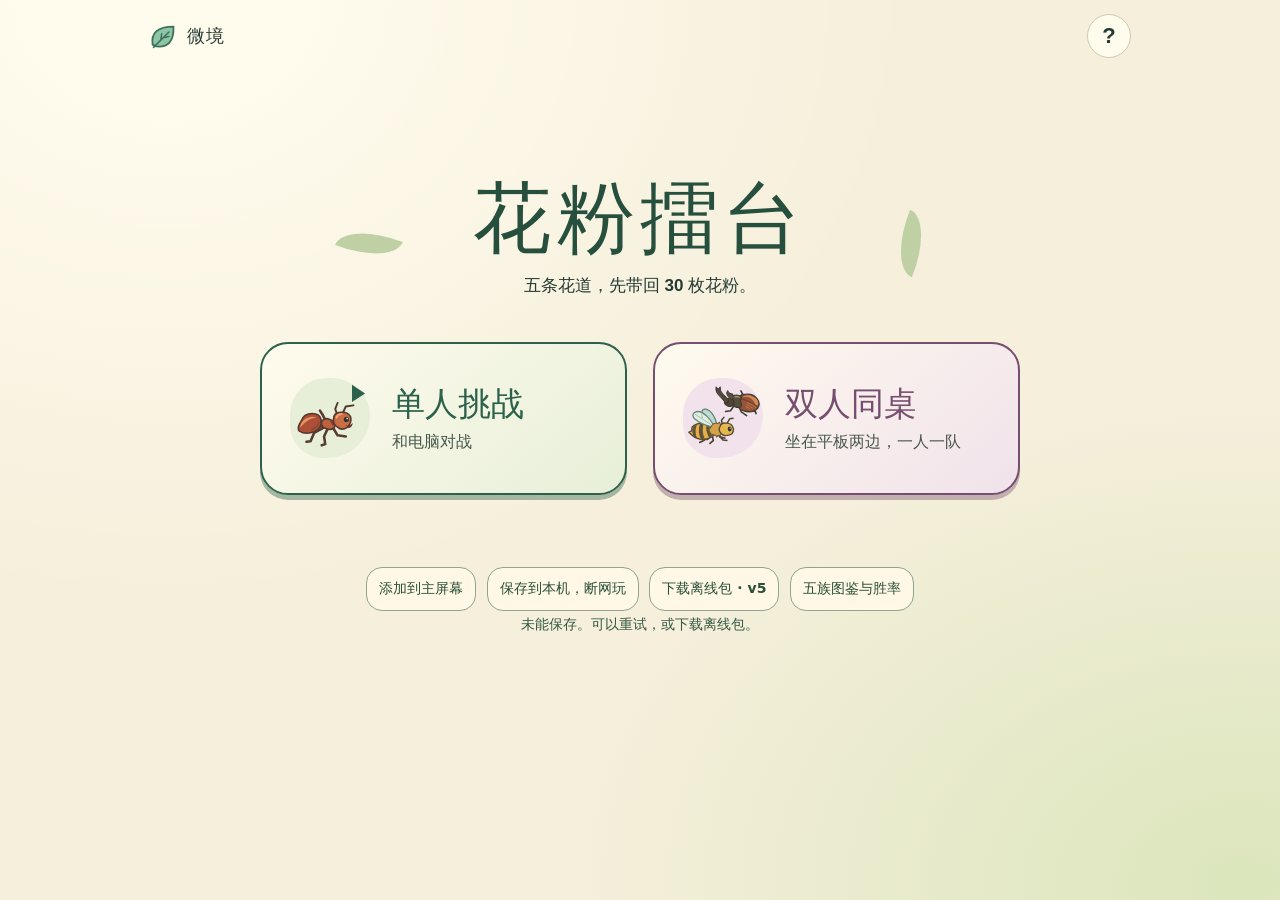
==== docs/index.html @ e4484739 "Publish Pollen Table with a mobile home-screen app and offline play" ====
<!doctype html>
<html data-pollen-cache="pollen-table-e70211407205a3eb" lang="zh-CN">
<head>
  <meta charset="utf-8">
  <meta name="viewport" content="width=device-width,initial-scale=1,viewport-fit=cover">
  <meta name="theme-color" content="#f8f2dc">
  <meta name="description" content="在五条花道上派出昆虫伙伴。可以独自挑战电脑，也能两个人在平板两边同桌对战。">
  <title>微境：花粉擂台</title>
  <style>
:root {
  color-scheme:light; --ink:#253b33; --moss:#315c45; --green:#24694e; --leaf:#deedce;
  --paper:#fffbed; --cream:#f7f1df; --line:#cecbb0; --amber:#efb952;
  --plum:#78537c; --clay:#b24d30; font-family:"Microsoft YaHei","PingFang SC","Noto Sans CJK SC",sans-serif;
  color:var(--ink); background:#f5efdb; font-synthesis:none;
}
* {box-sizing:border-box}
body {margin:0;min-height:100vh;background:radial-gradient(ellipse at 13% 0%,#fffbed 8%,transparent 48%),radial-gradient(ellipse at 97% 98%,#dce6bd 1%,transparent 38%),#f5efdb}
button {font:inherit;color:inherit;cursor:pointer;-webkit-tap-highlight-color:transparent;touch-action:manipulation}
button:disabled {cursor:default}
button:focus-visible {outline:3px solid #005fc0;outline-offset:4px;z-index:5;position:relative}
button:not(:disabled):active {transform:translateY(1px)}
button svg {pointer-events:none}
.sr-only{position:absolute;clip:rect(0,0,0,0);clip-path:inset(50%);height:1px;width:1px;white-space:nowrap;overflow:hidden}
.wrap{max-width:1050px;margin:0 auto;padding:14px 34px 24px}
.mast,.row,.home-actions,.toolbar,.controls,.token,.stamp,.score,.card-stat,.cost,.ghost-num,.deck-line,.round-indicator,.sheet-top {display:flex;align-items:center}
.mast {justify-content:space-between;min-height:44px;margin-bottom:16px}
.mast-mark {display:flex;align-items:center;gap:9px;font-weight:900;letter-spacing:.06em}
.mast-mark .icon {color:var(--moss);width:29px;height:29px}
.word-mark {font-size:18px}
.mast-actions,.controls,.home-actions,.toolbar,.row {gap:10px}
.plain,.pill,.round-btn,.solid,.confirm,.cancel,.edit-btn {border:1.5px solid var(--line);background:var(--paper);font-weight:750}
.plain,.pill,.round-btn,.solid,.confirm,.cancel,.edit-btn,.deck-slot {min-height:44px}
.plain,.pill,.solid,.confirm,.cancel,.edit-btn {border-radius:24px;padding:7px 18px;display:inline-flex;align-items:center;justify-content:center;gap:8px}
.round-btn {border-radius:50%;width:44px;font-size:22px;line-height:1}
.solid,.confirm {background:var(--moss);color:#fffbea;border-color:var(--moss);box-shadow:0 3px 0 #193b2a}
.solid {font-size:18px;min-height:54px;padding:10px 30px}
.edit-btn {min-height:52px;background:#f4efdc;border:1.5px solid #a9b594}
.icon {display:inline-flex;align-items:center;justify-content:center;width:24px;height:24px;flex-shrink:0}
.icon svg,.bug svg {display:block;width:100%;height:100%;overflow:visible}
.icon.large {width:38px;height:38px}
.bug {display:inline-flex;align-items:center;justify-content:center}
.home {padding-top:2vh}
.home-hero {position:relative;text-align:center;margin:0 auto;max-width:720px;isolation:isolate}
.home-hero:before,.home-hero:after{content:"";position:absolute;width:62px;height:27px;background:#bfd0a4;border-radius:100% 0 100% 0;top:45%;transform:rotate(21deg);z-index:-1}
.home-hero:before{left:8%}.home-hero:after{right:8%;transform:rotate(-68deg)}
.home-hero h1 {font-size:clamp(44px,7vw,78px);font-family:"STKaiti","KaiTi","Microsoft YaHei",serif;line-height:1.1;letter-spacing:.07em;margin:12px 0;color:#264f3d}
.home-hero p {margin:10px 0 30px;font-size:17px;font-weight:650}
.roster {display:grid;grid-template-columns:repeat(3,minmax(0,1fr));gap:16px;max-width:820px;margin:auto}
.tribe {--wash:#e1ead5;position:relative;isolation:isolate;border:2px solid #c5c7a9;background:var(--paper);border-radius:22px;padding:18px 10px 16px;min-width:0;transition:transform .15s ease,box-shadow .15s ease}
.tribe.beetle{--wash:#dce9e9}.tribe.bee{--wash:#f8e6b9}
.tribe.chosen {border:3px solid var(--moss);padding:17px 9px 15px;box-shadow:0 5px 0 #abc39f}
.tribe.chosen:after {content:"✓";position:absolute;right:9px;top:10px;width:27px;height:27px;display:grid;place-items:center;background:var(--moss);color:#fffbea;border-radius:50%;font-weight:900}
.portrait {display:flex;align-items:center;justify-content:center;position:relative;overflow:hidden;margin:0 auto 10px;height:clamp(90px,16vw,154px);border-radius:52% 48% 46% 54%;width:90%;background:radial-gradient(ellipse at 100% 100%,#ffffff70,transparent 65%),var(--wash)}
.portrait:before,.portrait:after {content:"";position:absolute;background:#72986a40;border-radius:100% 0 100% 0;width:65px;height:24px;bottom:4px;left:6px;transform:rotate(20deg)}
.portrait:after {left:auto;right:0;bottom:13px;transform:rotate(-40deg)}
.portrait .bug{width:83%;height:88%;z-index:1}
.tribe strong {display:block;font-size:clamp(18px,3vw,26px);letter-spacing:.04em}
.tribe small {display:block;font-size:14px;margin-top:6px;color:#536151}
.home-actions {justify-content:center;flex-wrap:wrap;margin:26px 0 14px}
.home-note {margin:10px auto;text-align:center;font-size:13px;color:#526151}
.battle {max-width:940px;margin:auto}
.battle .mast {margin-bottom:5px}
.round-indicator {gap:7px;font-size:14px;color:#526455}
.round-pips {display:inline-flex;gap:4px}
.round-pips i {display:block;width:10px;height:10px;border-radius:4px;border:1px solid #92a98a;background:transparent}
.round-pips i.on {background:#64845c}
.roles {display:flex;align-items:center;justify-content:space-between;gap:12px;min-height:40px;padding:0 9px}
.roles .row {min-width:0;gap:8px}
.role-name {font-size:15px;font-weight:850;white-space:nowrap}
.role-id {width:35px;height:32px;display:inline-flex}
.role-id .bug {width:100%;height:100%}
.role-id {position:relative}
.first-mark {
  position:absolute;right:-1px;bottom:-1px;z-index:1;display:grid;place-items:center;
  height:15px;min-width:15px;border:1px solid #977f3c;border-radius:5px;
  color:#4d411f;background:#fff0ad;font-size:10px;line-height:1;font-weight:850;
}
@media(max-width:420px) and (orientation:portrait) {
  .tabletop .toolbar.pass-confirm .prompt {min-width:74px;max-width:132px;flex:1 1 80px;line-height:1.2}
}
.token {gap:3px;font-size:21px;font-weight:900;line-height:1}
.score {gap:5px;font-weight:850;color:#384b36}
.score .icon {width:23px;height:23px}
.score-track {display:inline-flex;align-items:center;gap:4px}
.score-track i {display:block;width:10px;height:10px;border:1.5px solid #9c9776;transform:rotate(45deg);border-radius:2px}
.score-track i.full {background:#f0a935;border-color:#995f23}
.score b {font-size:20px;min-width:14px}
.op-pass {border:1px solid #a9b697;border-radius:12px;font-size:12px;padding:1px 7px}
.turn-badge {font-size:15px;font-weight:850;color:#30563a;background:#e4edcd;border:1px solid #b7c79d;border-radius:99px;padding:5px 12px}
.table {position:relative;isolation:isolate;background:#638264;border:3px solid #405e46;border-radius:29px;box-shadow:inset 0 0 0 3px #98a57c,0 4px 0 #a8ad88;padding:9px clamp(12px,4.5vw,55px);overflow:hidden}
.table:before,.table:after {content:"";position:absolute;z-index:-1;pointer-events:none;width:440px;height:380px;border:1px solid #9db38b;border-radius:49%;transform:rotate(-31deg);left:-280px;top:25px;box-shadow:0 0 0 9px #749374,0 0 0 12px #8fa788,0 0 0 22px #799779}
.table:after{left:auto;right:-390px;top:-340px;width:630px;height:560px;transform:rotate(30deg)}
.lanes {display:grid;grid-template-columns:repeat(5,minmax(0,1fr));gap:clamp(4px,1.4vw,17px)}
.lane {position:relative;min-width:0;padding:3px 6px;border-radius:56% 44% 48% 50% / 9% 9% 12% 12%;background:linear-gradient(90deg,transparent 49.5%,#adc58c 49.5% 50.5%,transparent 50.5%),#cbdba8;box-shadow:inset 0 0 0 2px #aec394,0 2px 0 #536e51}
.lane.ai-lane {animation:lane-flash .7s ease 1}
@keyframes lane-flash {45%{box-shadow:inset 0 0 0 5px #edba53,0 0 0 3px #ffdd7c}}
.slot,.pollen-node {display:flex;align-items:center;justify-content:center;position:relative;margin:auto;width:100%;border:0;background:transparent;padding:0}
.slot {height:clamp(61px,9vh,96px);border-radius:20px;gap:clamp(2px,1vw,10px);transition:background-color .18s}
.slot .bug {width:clamp(54px,9.5vw,95px);height:90%}
.slot .vacant {width:clamp(41px,6.6vw,68px);height:48%;border:2px dashed #8ba770;border-radius:64% 26% 64% 26%;opacity:.78;transform:rotate(-8deg)}
.slot.legal,.pollen-node.legal {background:#fff5ad69;outline:3px dashed #47632f;outline-offset:-4px;cursor:pointer}
.slot.selected,.pollen-node.selected {background:#f9e7dd;outline:3px solid var(--plum);outline-offset:-4px}
.slot.previewed,.pollen-node.previewed {background:#ffffe580;outline:3px solid #28785e;outline-offset:-4px}
.slot .unit-power {display:flex;align-items:center;gap:3px;padding:2px 6px;background:var(--paper);border-radius:99px;color:var(--ink);font-size:clamp(19px,2.5vw,29px);font-weight:900;line-height:1.15;white-space:nowrap}
.unit-power .icon {width:18px;height:18px}
.old-number {font-size:.52em;color:#526151;text-decoration:line-through}
.pollen-node {min-height:46px;max-width:155px;border-radius:40px;gap:4px}
.pollen-node .icon {width:32px;height:32px}
.pollen-node .total {font-size:16px;font-weight:900;display:none}
.pollen-node .destination {position:absolute;right:2px;color:#354f32;font-size:20px;font-weight:1000;line-height:1}
.pollen-node .destination.proposed {background:var(--paper);border:1px dashed #688165;padding:1px 5px;border-radius:9px}
.pollen-node .destination.final {background:#fff3b6;border:1px solid #926626;padding:1px 5px;border-radius:9px}
.pollen-empty {width:19px;height:19px;border:2px dotted #7d926a;border-radius:50%}
.hand-section {border-top:1px solid #c5c7ac;padding-top:8px}
.hand {display:grid;grid-template-columns:repeat(6,minmax(0,1fr));gap:clamp(5px,1.1vw,13px);max-width:940px;margin:auto;align-items:stretch}
.card {position:relative;isolation:isolate;overflow:visible;min-width:0;height:clamp(105px,16vh,157px);padding:7px;border:2px solid #56765e;border-radius:18px 18px 30px 18px;background:#f7f8de;box-shadow:0 3px 0 #b4c49f;text-align:center;display:flex;flex-direction:column;align-items:center;justify-content:center}
.card:before {z-index:-1;content:"";position:absolute;inset:4px;border:2px solid #a1b993;border-radius:inherit;pointer-events:none}
.card.hit {background:#fff1db;border-color:#ad7046;border-radius:15px 26px 15px 25px;box-shadow:0 3px 0 #d5ab83}
.card.hit:before {border-color:#e1b887}
.card.special{background:#f3eaf4;border-color:#815b82;border-radius:32px 13px 32px 13px;box-shadow:0 3px 0 #c2a3bd}
.card.special:before{border-color:#ceb4cc}
.card.off {filter:saturate(.48);opacity:.75}
.card.picked {outline:3px solid #315f48;outline-offset:1px;box-shadow:0 3px 0 #789879}
.card .card-bug {width:80%;height:75%;display:flex;align-items:center;justify-content:center}
.card .card-bug .bug {height:100%;width:100%}
.card-action {display:flex;align-items:center;justify-content:center;position:relative;width:76%;height:72%}
.card-action .icon {height:74%;width:74%}
.card-action .icon svg {max-width:96px}
.cost,.card-stat {position:absolute;line-height:.95;font-weight:900;font-variant-numeric:tabular-nums}
.cost {left:6px;top:5px;gap:2px;padding:4px 5px;color:#694115;background:#fff3be;border:1px solid #d3a454;border-radius:12px;font-size:clamp(15px,2.3vw,22px)}
.cost .icon {width:19px;height:19px}
.card-stat {right:6px;bottom:5px;gap:3px;padding:4px 6px;font-size:clamp(20px,3vw,28px);border-radius:10px;color:#2e513f;background:#e5eed9;border:1px solid #93b48e}
.card-stat .icon {width:20px;height:20px}
.hit .card-stat {color:#7a3821;background:#fee3c0;border-color:#d3a078}
.special-label {position:absolute;bottom:8px;font-size:clamp(11px,1.8vw,14px);font-weight:800;line-height:1.35}
.special .card-action {margin-top:-9px;height:58%}
.special .card-action .icon {color:var(--plum)}
.special .card-action .bug {width:52%;height:76%;position:absolute}
.special .card-action.skill-art {width:87%;height:65%;margin-top:4px}
.skill-art svg {display:block;width:100%;height:100%}
.card-empty {border:1px dashed #c0c5a8;border-radius:17px}
.hand .card {background:none;border:0;box-shadow:none}
.hand .card:before {display:none}
.card .card-shell {position:absolute;inset:0;width:100%;height:100%;z-index:-1;overflow:visible;filter:drop-shadow(0 3px 0 #787f5c45)}
.hand .card.picked {outline:3px solid #2a6a50;outline-offset:1px}
.card .cost,.card .card-stat {z-index:1}
.card .card-stat {right:8px;bottom:8px}
.card .cost {top:8px;left:8px}
.toolbar {justify-content:center;min-height:62px;flex-wrap:wrap;position:relative;margin-top:6px}
.toolbar .prompt {font-size:15px;font-weight:720;text-align:center}
.toolbar .cancel,.toolbar .confirm {min-height:44px;min-width:60px}
.toolbar .cancel {background:#fffbef}
.toolbar .icon {width:20px;height:20px}
.toolbar .short-help{font-size:13px}
.outcome {background:#f9edbb;border:1px solid #d2bc77;border-radius:18px;padding:5px 12px;display:flex;gap:8px;align-items:center;font-weight:800}
.outcome .token {font-size:17px}
.outcome .icon{width:20px;height:20px}
dialog {margin:auto;border:2px solid #889b7a;border-radius:24px;box-shadow:0 12px 55px #16332335;background:#fffbed;color:var(--ink);max-width:min(590px,94vw);width:100%;max-height:86dvh;padding:20px;overflow:auto}
dialog::backdrop {background:#223d347a}
.sheet-top {justify-content:space-between;gap:12px}
.sheet-top h2 {font-size:23px;margin:0}
.help-list {list-style:none;display:grid;gap:13px;margin:20px 0 0;padding:0}
.help-list li {display:flex;gap:10px;align-items:center;font-size:15px;line-height:1.5}
.help-list .icon {width:30px;height:30px}
.help-list strong {display:inline;color:#345a45}
.sheet-actions {display:flex;flex-wrap:wrap;gap:10px;justify-content:flex-end;margin-top:20px}
.deck {max-width:720px;margin:0 auto;background:#fffbec;border:1.5px solid var(--line);border-radius:24px;padding:clamp(16px,3vw,30px)}
.deck-heading{display:flex;align-items:center;gap:10px}
.deck-heading .bug {width:70px;height:55px}
.deck-heading h1 {font-size:26px;margin:0}
.deck-intro {color:#526151;font-size:15px}
.deck-line {justify-content:space-between;gap:8px;margin:20px 0 8px}
.deck-line h2 {font-size:17px;margin:0}
.deck-slots {display:grid;grid-template-columns:repeat(6,minmax(0,1fr));gap:6px}
.deck-slot {display:flex;align-items:center;flex-direction:column;gap:4px;justify-content:center;border:1.5px solid #90aa86;background:#edf2db;border-radius:11px;padding:7px 2px;font-weight:850}
.deck-slot.hit {border-color:#cc9d79;background:#fff0d7}
.deck-slot.active {outline:2px solid #365d45}
.deck-slot .icon {width:17px;height:17px}
.deck-slot span.mini-num {display:flex;align-items:center;gap:2px}
.deck-slot .mini-num:first-child {color:#805425}
.deck-slot .mini-num:last-child {font-size:18px}
.deck .locked {background:#f1e6f1;padding:8px 12px;border:1px solid #c2a3bd;border-radius:14px;font-size:14px}
.replacements{display:flex;gap:10px;justify-content:center;margin-top:12px}
.replacements button{flex:1;max-width:90px}
.deck .home-actions {margin-bottom:0}
@media(max-height:750px) and (min-width:600px){.battle.wrap{padding-top:5px;padding-bottom:6px}.battle .mast{min-height:36px}.battle .mast .round-btn{width:37px;min-height:37px}.roles{min-height:36px}.slot{height:clamp(53px,9vh,69px)}.pollen-node{min-height:37px}.card{height:clamp(95px,16vh,123px)}.toolbar{min-height:48px}}
@media(max-width:600px){.wrap{padding:8px 10px 16px}.mast{margin-bottom:6px}.home{padding-top:3vh}.home-hero h1{font-size:46px}.home-hero:before,.home-hero:after{width:31px;height:15px}.home-hero:before{left:0}.home-hero:after{right:0}.home-hero p{font-size:14px;margin-bottom:16px}.roster{gap:6px}.tribe{border-radius:16px;padding:13px 3px 11px}.tribe.chosen{padding:12px 2px 10px}.tribe.chosen:after{width:20px;height:20px;right:4px;top:5px;font-size:14px}.tribe small{font-size:12px}.portrait{width:98%;height:78px}.word-mark{font-size:16px}.score-track{display:none}.roles{padding:0 4px}.roles .row{gap:5px}.role-name,.round-indicator,.turn-badge{font-size:13px}.round-pips i{width:7px;height:7px}.table{border-radius:20px;padding:7px 6px}.lane{padding:2px}.slot{height:70px;gap:0}.slot .bug{width:65%;height:78%}.slot .unit-power{position:absolute;right:2px;bottom:3px;padding:2px 4px;font-size:18px}.unit-power .icon{width:13px;height:13px}.pollen-node .icon{width:24px;height:24px}.pollen-node .destination{right:0;font-size:14px}.hand{gap:5px}.card{height:100px;border-radius:12px 12px 18px 12px}.card .cost{font-size:15px;left:2px;top:2px;padding:3px 4px}.cost .icon{width:15px;height:15px}.card-stat{font-size:19px;right:2px;bottom:2px;padding:3px 4px}.card-stat .icon{width:15px;height:15px}.special-label{font-size:10px;bottom:7px}.toolbar{gap:5px;min-height:51px}.toolbar .prompt{font-size:13px}.deck-slots{grid-template-columns:repeat(4,minmax(0,1fr))}.round-btn{width:44px}.mast-mark{gap:3px}.token{font-size:18px}}
@media(prefers-reduced-motion:reduce){*,*::before,*::after{animation:none!important;transition:none!important}}
.battle.wrap {max-width:1060px}
.team-tip{margin:17px auto 0;text-align:center;font-size:15px;font-weight:700;color:#425c48}
.team-tip+.home-actions{margin-top:14px}
.table {padding-left:clamp(8px,2.2vw,26px);padding-right:clamp(8px,2.2vw,26px)}
.pollen-node {min-height:46px}
.score small,.token small {font-size:12px;font-weight:650;color:#526451;align-self:center}
.score small {margin-left:-3px}
.score-ruler {position:relative;display:inline-flex;width:58px;height:8px;background:#eee6cc;border:1px solid #ae9d71;border-radius:8px;overflow:hidden}
.score-ruler i {display:block;height:100%;border-radius:8px;background:#e7a22d}
.score-ruler:after {content:"";position:absolute;inset:0;background:repeating-linear-gradient(90deg,transparent 0 calc(33.333% - 1px),#a39272 0 33.333%)}
.pollen-count {font-size:16px;letter-spacing:-.03em}
.card-empty {min-height:clamp(100px,16vh,150px);border:1px dashed #bcc2a2;background:#f4f1df8c}
.cycle-control {color:#52694a}
.cycle-control:disabled {color:#77816c;background:#eaeada;opacity:.8}
.cycle-control:disabled .icon {opacity:.55}
.hand .for-cycle {outline:2px dashed #648457;outline-offset:-2px}
.hand .for-cycle.picked {outline:3px solid #315f48;outline-offset:2px}
.cycle-preview,.deck .locked {display:flex;align-items:center;gap:8px}
.mystery-card {display:inline-grid;place-items:center;width:27px;height:35px;border-radius:7px;border:2px solid #5c775d;background:repeating-linear-gradient(135deg,#a1c096 0 3px,#bdd6ac 3px 7px);color:#264a36;font-size:22px;font-weight:900}
.deck-skill {width:69px;height:53px;flex-shrink:0}
.deck-skill svg {width:100%;height:100%}
.round-indicator {background:#e6ecd8;border:1px solid #b9c6a4;border-radius:20px;padding:5px 12px;font-weight:800}
.round-indicator:has(.phase-chip) {padding:3px 4px 3px 12px;gap:8px;white-space:nowrap}
.phase-chip {display:inline-flex;align-items:center;gap:2px;border-radius:15px;padding:1px 7px 1px 3px;font-size:12px;line-height:1.3;border:1px solid #b5bc94;background:#f6f6e5}
.phase-chip.mid {background:#fff1bf;border-color:#c9a959}.phase-chip.late{background:#f5e5d2;border-color:#bba27d}
.phase-chip svg {display:block;width:20px;height:22px}
.fee-curve {display:flex;flex-wrap:wrap;gap:5px;margin-top:6px}
.fee-step,.current-fee {display:inline-flex;align-items:center;gap:3px;padding:3px 6px;border:1px solid #bbaca5;border-radius:10px;background:#f9f4e9;color:#514d42;font-weight:700;font-size:12px;white-space:nowrap}
.fee-step>svg,.fee-step .icon,.current-fee .icon {width:15px;height:17px}
.fee-step.free,.cost.free,.current-fee.free {border-color:#6c9873;background:#dfefc9;color:#295742}
.route-marker {position:absolute;top:3px;z-index:3;display:grid;place-items:center;width:24px;height:19px;border-radius:20px;background:#714b74;color:#fff8f1;border:1px solid #fff5e7;font-size:16px;line-height:1;font-weight:900;pointer-events:none}
.route-marker.right {right:-8px}.route-marker.left {left:-8px}
.pile-group,.pile-meter {display:inline-flex;align-items:center}
.pile-group {gap:5px;font-variant-numeric:tabular-nums}
.pile-meter {gap:3px;padding:1px 6px;line-height:1.1;border:1px solid #b6c3a3;border-radius:9px;background:#edf1dd;color:#35553e;white-space:nowrap}
.pile-meter.discard {background:#f4ecd9;border-color:#cdbb9b;color:#76543a}
.pile-meter.unseen-hand {border-style:dashed}
.pile-meter .icon {width:24px;height:24px}
.pile-meter small {font-size:12px;font-weight:650}
.pile-meter b {font-size:16px}
.card.supply .card-stat {color:#335968;border-color:#91acb4;background:#e4f1eb}
.transfer-card {
  position:fixed;z-index:15;pointer-events:none;width:32px;height:42px;opacity:0;
  display:grid;place-items:center;border:2px solid #365e4d;border-radius:6px;
  background:repeating-linear-gradient(35deg,#789b7d 0 5px,#8eab8d 5px 7px);
  box-shadow:inset 0 0 0 2px #d0dbc0,0 3px 5px #29473445;
  will-change:transform,opacity;
}
.transfer-card::after {content:"";width:14px;height:8px;border:1.5px solid #edf1cf;border-radius:100% 0 100% 0;transform:rotate(-19deg)}
.transfer-card.shuffle {box-shadow:3px 2px #d9ddbf,5px 4px #4c6d56,8px 6px #ccd3b8}
.transfer-card.discard {border-color:#795e40;background:repeating-linear-gradient(35deg,#b29571 0 5px,#c5aa87 5px 7px)}
@media(max-width:820px) {
  .pile-group {gap:3px}.pile-meter {padding:1px 3px;gap:1px}
  .pile-meter small {display:none}.pile-meter .icon {width:20px;height:20px}.pile-meter b {font-size:14px}
}
@media(max-width:390px) {
  .battle .roles {gap:3px}
  .battle:not(.tabletop) .roles .row {gap:3px}
  .battle:not(.tabletop) .roles .role-id {width:23px;height:24px}
  .battle:not(.tabletop) .roles .role-name {font-size:11px}
  .pile-group {gap:2px}.pile-meter .icon {width:17px;height:17px}.pile-meter b {font-size:13px}
}
@media(orientation:landscape) and (max-height:590px) {
  .tabletop .pile-group {gap:2px}
  .tabletop .pile-meter {padding:0 2px;gap:1px}
  .tabletop .pile-meter small {display:none}
  .tabletop .pile-meter .icon {width:14px;height:14px}
  .tabletop .pile-meter b {font-size:12px}
}
@media(prefers-reduced-motion:reduce) {.transfer-card {display:none}}
@media(min-width:601px) and (max-width:780px){
  .battle.wrap{padding-left:14px;padding-right:14px}
  .slot .bug{width:65%;height:85%}.slot .unit-power{position:absolute;bottom:3px;right:1px;font-size:19px}
  .unit-power .icon {width:14px;height:14px}
}
@media(max-width:600px){
  .table {padding:6px 3px}
  .lanes{gap:3px}
  .slot {min-height:55px;height:clamp(55px,8.6vh,73px)}
  .slot .bug{width:96%;height:92%;margin-top:-6px}
  .slot .unit-power {right:0;bottom:0}
  .pollen-node {min-height:47px;gap:1px}
  .pollen-node .destination {font-size:11px;line-height:13px;right:0;bottom:0;padding:0 3px}
  .pollen-node .icon{width:23px;height:23px}.pollen-count{font-size:12px}
  .hand {grid-template-columns:repeat(3,minmax(0,1fr));gap:5px 7px}
  .card,.card-empty {height:clamp(72px,10.5vh,97px);min-height:72px}
  .score-ruler {display:none}
  .hand-section {padding-top:5px}
  .hand .card-bug {width:73%;height:78%}
  .toolbar .pill,.toolbar .confirm,.toolbar .cancel {padding:7px 12px}
  .hand .special-label {font-size:12px;bottom:5px}
  .hand .special .card-action.skill-art {height:64%;margin-top:0}
}

/* The two modes share one entry. Both are full-size choices, including on a phone. */
.mode-menu {
  display:grid;
  grid-template-columns:repeat(2,minmax(0,1fr));
  gap:clamp(12px,2.6vw,26px);
  max-width:760px;
  margin:clamp(24px,5vh,50px) auto;
}
.mode-choice {
  --mode-ink:#2c624c; --mode-wash:#e7efd8;
  display:flex;align-items:center;gap:clamp(12px,2vw,22px);
  min-height:clamp(110px,17vh,165px);padding:clamp(14px,2.3vw,28px);
  border:2px solid var(--mode-ink);border-radius:28px;
  background:linear-gradient(140deg,#fffbee,var(--mode-wash));color:var(--mode-ink);
  box-shadow:0 5px 0 color-mix(in srgb,var(--mode-ink) 40%,#f5efdb);
  text-align:left;
}
.mode-choice.duo {--mode-ink:#764e70;--mode-wash:#f1e2eb}
.mode-symbol {
  display:inline-grid;place-items:center;flex:0 0 auto;width:clamp(54px,7vw,80px);aspect-ratio:1;
  border-radius:49% 51% 56% 44%;background:var(--mode-wash);color:var(--mode-ink);
}
.mode-symbol svg,.mode-symbol>.icon {display:block;width:86%;height:86%}
.mode-copy {display:grid;gap:6px}
.mode-copy strong {font-size:clamp(21px,3vw,33px);line-height:1.25}
.mode-copy small {font-size:clamp(13px,1.6vw,16px);color:#49584c;line-height:1.45}
.mode-home .home {padding-top:clamp(20px,10dvh,95px)}
.mode-symbol {position:relative;display:block}
.mode-symbol .bug {position:absolute;left:0;bottom:7%;width:77%;height:65%}
.mode-symbol .bug:nth-child(2) {left:auto;right:-2%;top:0;width:66%;height:57%;transform:scaleX(-1)}
.solo .mode-symbol .bug {width:94%;height:77%}
.solo .mode-symbol>.icon {position:absolute;right:0;top:3%;width:31%;height:31%}
.mode-symbol .bug svg,.mode-symbol>.icon svg {width:100%;height:100%}

/* Opposite players choose from their own edge, including when choosing the same team. */
.duo-setup {
  max-width:840px;margin:auto;min-height:100vh;min-height:100dvh;
  display:grid;grid-template-rows:minmax(max-content,1fr) auto minmax(max-content,1fr);
  padding-top:max(9px,env(safe-area-inset-top));padding-bottom:max(9px,env(safe-area-inset-bottom));
}
.pick-seat {
  margin:0 auto;width:100%;display:grid;align-items:center;
  border:1.5px solid #aebfa3;border-radius:24px;
  background:linear-gradient(145deg,#fbf9e8,#e8eed8);
  padding:clamp(8px,1.4vh,16px) clamp(8px,2vw,22px);
}
.pick-seat.seat-1 {border-color:#abb7bc;background:linear-gradient(145deg,#e3ebe6,#f5f5e9)}
.pick-seat.seat-1 .pick-inner {transform:rotate(180deg)}
.pick-inner {text-align:center}
.pick-inner h2,.pick-inner h3 {margin:0 0 5px;font-size:clamp(16px,2.4vh,23px)}
.mini-roster {display:grid;grid-template-columns:repeat(3,minmax(0,1fr));gap:clamp(5px,1.5vw,13px)}
.pick-team {
  display:flex;flex-wrap:wrap;gap:4px 9px;align-items:center;justify-content:center;
  min-height:55px;padding:4px 8px;min-width:0;
  border:2px solid #bdc4a9;border-radius:17px;
  background:#fffbed;font-weight:800;
}
.pick-team .bug {width:clamp(41px,8vw,77px);height:clamp(36px,6vh,62px)}
.pick-team strong {font-size:clamp(15px,2vw,20px)}
.pick-team.chosen {border-color:#365f47;background:#eff5d9;box-shadow:inset 0 0 0 1px #365f47}
.deck-options {display:flex;justify-content:center;gap:6px;margin-top:6px}
.deck-options [aria-pressed="true"] {border-color:#527350;background:#dfebcc}
.setup-start {display:flex;justify-content:center;align-items:center;gap:12px;margin:clamp(9px,2.6vh,24px) auto}
.setup-caption {display:grid;gap:2px;line-height:1.35}
.setup-caption strong {font-size:clamp(17px,2.4vw,22px)}
.setup-caption small {color:#586452;font-size:13px}
@media(min-height:590px) {
  .pick-team {flex-direction:column;gap:0;min-height:clamp(78px,14dvh,138px)}
  .pick-team .bug {height:clamp(45px,7.8dvh,83px);width:clamp(53px,10vw,100px)}
}
@media(max-width:520px) {
  .setup-start {flex-direction:column;text-align:center;gap:6px}
}
@media(orientation:landscape) and (max-height:590px) {
  .mode-home .home {padding-top:0}
  .mode-home .home-hero h1 {margin:0;font-size:clamp(38px,13vh,55px)}
  .mode-home .home-hero p {margin:4px auto 8px}
  .mode-menu {margin:10px auto}
  .mode-choice {min-height:86px}
  .duo-setup .setup-start {margin:5px auto}
  .duo-setup .solid {min-height:44px;padding:5px 17px}
}

/* One physical board. Only a player's seat and its own pieces may turn. */
.battle.tabletop {
  --seat-card-h:clamp(93px,13.5dvh,147px);
  --lane-cell-h:clamp(56px,8.5dvh,97px);
  --seat-gap:clamp(4px,.9dvh,12px);
  max-width:1180px;
  min-height:100vh;min-height:100dvh;
  padding:5px max(12px,env(safe-area-inset-right)) 9px max(12px,env(safe-area-inset-left));
  display:grid;grid-template-rows:auto minmax(max-content,1fr) auto minmax(max-content,1fr);
  row-gap:var(--seat-gap);
}
.tabletop .tt-head {margin:0;min-height:44px}
.battle.tabletop .tt-head .round-btn {min-width:44px;min-height:44px}
#live.sr-only {top:0;left:0}
.tabletop .table {padding-block:5px}
.tabletop .lanes {gap:clamp(4px,1.1vw,13px)}
.tabletop .slot {height:var(--lane-cell-h);min-height:44px}
.tabletop .pollen-node {height:44px;min-height:44px}
.tabletop .slot[data-side="1"]>.bug,
.tabletop .slot[data-side="1"]>.unit-power {transform:rotate(180deg)}
.tabletop[data-turn="1"] .pollen-count {transform:rotate(180deg)}
.tabletop .seat {
  display:grid;align-items:center;min-width:0;
  border:1.5px solid #bac7a8;border-radius:21px;
  background:linear-gradient(155deg,#f3f2df,#e6edda);
  padding:4px clamp(6px,1.8vw,23px);
}
.tabletop .seat-top {background:linear-gradient(150deg,#e6ece5,#f4f4e9);border-color:#b8c3b4}
.tabletop .active-seat {background:#f8fae9;border-color:#76946e;box-shadow:inset 0 0 0 1px #76946e}
.tabletop .seat-top.active-seat {background:#f2f6ec;border-color:#769486}
.seat-inner,.tabletop .hand-section {min-width:0}
.tabletop .seat-top .seat-inner {transform:rotate(180deg)}
.tabletop .roles {max-width:950px;margin:auto;padding:2px 3px;min-height:30px}
.tabletop .roles .row {gap:6px}
.tabletop .role-id {height:26px;width:33px}
.tabletop .score .icon,.tabletop .roles .token .icon {width:21px;height:21px}
.tabletop .roles .score b,.tabletop .roles .token {font-size:19px}
.tabletop .hand-section {border:0;padding:2px 0}
.tabletop .hand {width:100%;max-width:950px;grid-template-columns:repeat(6,minmax(0,1fr));gap:clamp(4px,.8vw,11px)}
.tabletop .hand> :is(.card,.card-empty,.covered-card) {
  min-width:0;height:var(--seat-card-h);min-height:44px;
}
.tabletop .card .cost {left:5px;top:4px;font-size:clamp(14px,1.8vw,20px);padding:2px 4px}
.tabletop .card .card-stat {right:5px;bottom:4px;font-size:clamp(17px,2vw,24px);padding:2px 5px}
.tabletop .covered-card {
  position:relative;display:grid;place-items:center;overflow:hidden;isolation:isolate;
  border:2px solid #67816b;border-radius:12px;
  color:#ebf0d7;background-color:#75927a;
  background-image:repeating-linear-gradient(33deg,transparent 0 7px,#e3eed51a 7px 9px,transparent 9px 16px);
  box-shadow:inset 0 0 0 3px #a9bca0,0 2px 0 #bbc3a6;
}
.tabletop .covered-card::after {
  content:"";display:block;width:clamp(18px,3.3vw,38px);aspect-ratio:1.65;
  border:2px solid #dae8c7;border-radius:100% 0 100% 0;transform:rotate(-15deg);
}
.tabletop .covered-card>* {display:none}
.tabletop .toolbar {min-height:44px;margin:3px 0 0;gap:6px}
.tabletop .toolbar :is(.pill,.plain,.cancel,.confirm,.reveal-hand) {min-width:44px;min-height:44px}
.tabletop .reveal-hand {
  display:inline-flex;align-items:center;justify-content:center;gap:6px;
  padding:4px 16px;border:2px solid #376247;border-radius:22px;
  background:#355f49;color:#fffbed;font-size:15px;font-weight:800;
}
.tabletop .toolbar .prompt {font-size:14px}
dialog[data-seat="1"] {transform:rotate(180deg)}

@media(max-width:600px) {
  .mode-menu {grid-template-columns:1fr;max-width:350px;margin:23px auto;gap:14px}
  .mode-choice {min-height:93px;padding:13px 20px;border-radius:22px}
  .mode-copy strong {font-size:23px}
  .battle.tabletop {padding:3px 5px max(5px,env(safe-area-inset-bottom));--seat-gap:4px;--lane-cell-h:clamp(46px,7dvh,66px);--seat-card-h:clamp(63px,8.45dvh,82px)}
  .tabletop .seat {padding:2px 4px;border-radius:14px}
  .tabletop .hand {grid-template-columns:repeat(3,minmax(0,1fr));gap:3px 5px}
  .tabletop .slot .unit-power {position:absolute;bottom:1px;right:1px;font-size:17px}
  .tabletop .slot[data-side="1"]>.unit-power {bottom:auto;top:1px;right:auto;left:1px}
  .tabletop .card .cost {top:2px;left:3px}
  .tabletop .card .card-stat {bottom:2px;right:3px}
  .tabletop .card .special-label {font-size:11px;bottom:2px}
  .tabletop .table {padding:4px 3px}
  .tabletop .roles {min-height:25px;padding:0 3px}
  .tabletop .role-id {width:24px;height:23px}
  .tabletop .score b,.tabletop .roles .token {font-size:16px}
  .tabletop .toolbar {gap:4px;margin-top:2px}
  .tabletop .toolbar :is(.pill,.plain,.cancel,.confirm,.reveal-hand) {padding:4px 8px;font-size:13px}
}
@media(max-width:600px) and (max-height:635px) {
  .tabletop .hand {grid-template-columns:repeat(6,minmax(0,1fr));gap:2px}
  .tabletop .card .cost,.tabletop .card .card-stat {padding:1px 2px}
}
@media(orientation:landscape) and (max-height:590px) {
  .battle.tabletop {padding:2px max(5px,env(safe-area-inset-right)) 3px max(5px,env(safe-area-inset-left));--seat-gap:3px;--lane-cell-h:44px;--seat-card-h:clamp(60px,17dvh,88px)}
  .tabletop .table {padding-block:1px;border-width:2px}
  .tabletop .lane {padding-block:0}
  .tabletop .seat {padding:2px 5px;border-radius:13px}
  .tabletop .seat-inner {display:grid;grid-template-columns:101px minmax(0,1fr) 148px;grid-template-areas:"role hand tools";gap:5px;align-items:center}
  .tabletop .seat-inner>.roles {grid-area:role;display:grid;width:100%;grid-template-columns:minmax(0,1fr);justify-content:stretch;align-content:center;margin:0;padding:0 2px;gap:1px}
  .tabletop .roles .row {flex-wrap:wrap;gap:2px 3px}
  .tabletop .roles .row:first-child {display:grid;grid-template-columns:23px minmax(0,1fr);gap:0 2px}
  .tabletop .roles .row:first-child .score {grid-column:1/-1}
  .tabletop .roles .score-ruler {display:none}
  .tabletop .role-name,.tabletop .roles .op-pass {font-size:12px}
  .tabletop .role-id {width:23px;height:22px}
  .tabletop .seat .hand-section {display:contents}
  .tabletop .hand {grid-area:hand;grid-template-columns:repeat(6,minmax(0,1fr));gap:3px}
  .tabletop .toolbar {grid-area:tools;min-width:0;margin:0;gap:2px;align-content:center}
  .tabletop .toolbar .prompt,.tabletop .toolbar .turn-badge {flex-basis:100%;min-height:16px;font-size:11px;padding:1px 4px}
  .tabletop .toolbar :is(.pill,.plain,.cancel,.confirm,.reveal-hand) {
    flex:0 0 45px;min-width:45px;width:45px;min-height:44px;height:44px;padding:1px;
    display:inline-flex;flex-direction:column;gap:0;line-height:1.2;font-size:12px;
  }
  .tabletop .toolbar .reveal-hand {flex-basis:88px;flex-direction:row;gap:3px}
  .tabletop .toolbar .icon {width:15px;height:15px}
  .tabletop .card .cost {top:2px;left:2px;padding:1px 3px;font-size:13px}
  .tabletop .card .card-stat {right:2px;bottom:2px;padding:1px 3px;font-size:16px}
  .tabletop .cost .icon,.tabletop .card-stat .icon {width:13px;height:13px}
  .tabletop .card .special-label {font-size:10px;bottom:2px}
  .tabletop .card .card-bug {height:77%;width:77%}
}
.tabletop .slot[data-side="1"]>.unit-power {top:2px;left:1px;right:auto;bottom:auto}
@media(orientation:landscape) and (max-height:400px) {
  .tabletop .seat-inner>.roles {grid-template-columns:auto 1fr;row-gap:1px}
  .tabletop .roles .row:first-child {display:contents}
  .tabletop .roles .role-id {grid-area:1/1;justify-self:start}
  .tabletop .roles .role-name {grid-area:1/1/2/3;align-self:center;padding-left:23px}
  .tabletop .roles .row:first-child .score {grid-area:2/1;justify-self:start;gap:2px}
  .tabletop .roles .row:last-child {grid-area:2/2;justify-self:end}
  .tabletop .roles .token,.tabletop .roles .score b {font-size:15px}
  .tabletop .roles .score .icon,.tabletop .roles .token .icon {width:15px;height:15px}
  .tabletop .roles .op-pass {display:none}
  .tabletop .roles .pile-group {grid-area:3/1/4/3}
}
@media(orientation:landscape) and (max-height:345px) {
  /* Put the shared controls beside the field so even short phones keep both seats visible. */
  .battle.tabletop {
    grid-template-columns:47px minmax(0,1fr) 47px;
    grid-template-rows:minmax(max-content,1fr) auto minmax(max-content,1fr);
    column-gap:2px;
  }
  .tabletop .tt-head {display:contents}
  .tabletop .tt-head>.row {grid-area:2/1;align-self:start;justify-content:center}
  .tabletop .tt-head .word-mark {display:none}
  .tabletop .tt-head>.round-btn {grid-area:2/3;place-self:center}
  .tabletop .tt-head .round-indicator {grid-area:2/1;align-self:end;justify-self:center;flex-direction:column;padding:3px 2px;font-size:11px;gap:3px}
  .tabletop .tt-head .phase-chip {padding:0 3px;font-size:10px}
  .tabletop .tt-head .phase-chip svg {width:13px;height:16px}
  .tabletop .seat-top {grid-area:1/1/2/-1}
  .tabletop .table {grid-area:2/2}
  .tabletop .seat-bottom {grid-area:3/1/4/-1}
}

/* A card list can sit on its own page or inside either player's half of a table. */
.solo-deck-options {margin-top:12px}
.builder-window {max-width:925px}
.deck.builder {width:100%;max-width:860px;text-align:left;background:#fffbed}
.builder .deck-heading {gap:7px;min-width:0}
.builder .deck-heading h2 {font-size:clamp(18px,2.6vw,26px);margin:0;line-height:1.3}
.deck-count {margin-inline-start:auto;display:inline-flex;align-items:baseline;gap:2px;border:1.5px solid #a5b28d;border-radius:30px;padding:3px 12px;background:#e8f0d9;color:#385a3e;line-height:1;font-size:29px;font-weight:850;white-space:nowrap}
.deck-count small {font-size:15px}
.deck-stats {display:flex;align-items:center;flex-wrap:wrap;gap:5px 16px;margin-top:8px}
.deck-stats>span,.build-card,.build-cost>span,.builder-force,.deck-group h2,.odds-row>span:first-child {display:inline-flex;align-items:center;gap:5px}
.deck-stats>span {font-size:14px;color:#435546;font-weight:650}
.deck-stats .icon,.builder-force .icon,.build-cost .icon,.odds-row .icon {width:18px;height:18px}
.builder .deck-intro {margin:7px 0 12px;font-size:14px;line-height:1.5}
.builder-body {display:grid;grid-template-columns:minmax(0,1fr) minmax(190px,.53fr);gap:15px;align-items:start}
.deck-list {display:grid;gap:9px;min-width:0}
.deck-group {--rim:#a8bea7;--tint:#edf4dd;display:grid;min-width:0;border:1px solid var(--rim);border-radius:13px;overflow:hidden;background:#fffdf3}
.deck-group.hits {--rim:#ceb08a;--tint:#f8e8d5}.deck-group.specials {--rim:#c2a9c6;--tint:#f0e5f2}.deck-group.supplies {--rim:#9bbac2;--tint:#e4f2ee}
.builder .deck-group h2 {font-size:15px;font-weight:800;margin:0;padding:4px 11px;background:var(--tint);border-bottom:1px solid var(--rim)}
.deck-group h2 .icon {width:18px;height:18px}
.build-row {min-height:48px;display:flex;align-items:center;justify-content:space-between;gap:6px;padding:2px 7px}
.build-row+.build-row {border-top:1px solid #e1e4d3}
.build-card {gap:7px;min-width:0;flex-wrap:wrap;font-size:14px}
.build-art {display:inline-flex;align-items:center;justify-content:center;width:35px;height:31px}
.build-art .bug,.build-art>.icon,.build-art>svg {width:100%;height:100%}
.build-cost>span {gap:2px;font-weight:850;color:#75552c}
.builder-force {font-size:16px;font-weight:850}
.builder .stepper {display:grid;grid-template-columns:44px minmax(18px,auto) 44px;align-items:center;gap:3px;flex-shrink:0;text-align:center}
.stepper button {display:grid;place-items:center;width:44px;height:44px;border:1px solid var(--rim);border-radius:12px;color:#355840;font-size:23px;font-weight:750;background:var(--tint);line-height:1}
.stepper button:disabled,.deck-foot button:disabled,.duo-setup .setup-start button:disabled {opacity:.46;box-shadow:none;cursor:default;filter:saturate(.3)}
.copies {font-size:18px;font-variant-numeric:tabular-nums}
.builder .supply-note,.builder-special-rule {font-size:12px;color:#506157;line-height:1.4}
.builder-special-rule {margin:0;padding:2px 12px 8px}
.specials .build-card {display:grid;grid-template-columns:35px 1fr;column-gap:5px;row-gap:2px;padding:3px 0}
.specials .build-art {grid-column:1;grid-row:1}
.specials .build-card>strong {grid-column:2;grid-row:1}
.specials .build-cost {grid-column:1/-1;grid-row:2}
.build-cost>.fee-curve {display:flex;flex-wrap:wrap;gap:3px;margin:0}
.build-cost .fee-step {font-size:11px;padding:2px 4px;gap:1px}
.build-cost .fee-step>svg {display:none}
.build-cost .fee-step .icon {width:13px;height:13px}
.draw-odds {position:sticky;top:12px;border:1px solid #cec3a7;border-radius:15px;padding:12px 11px;background:#f7f1dc;min-width:0}
.builder .draw-odds h2 {margin:0;font-size:18px}
.draw-odds p,.draw-odds small {margin:3px 0 7px;font-size:12px;line-height:1.45;color:#516155}
.draw-odds small {display:block;margin:7px 0 0}
.odds-row {display:grid;grid-template-columns:auto minmax(13px,1fr) auto;align-items:center;gap:4px;min-height:25px;font-size:13px}
.odds-row strong {min-width:44px;text-align:right;font-variant-numeric:tabular-nums}
.odds-track {height:6px;border-radius:5px;background:#dfddc9;overflow:hidden}
.odds-track i {display:block;height:100%;background:#86a783;border-radius:inherit}
.odds-row[data-group="hits"] i {background:#c39062}.odds-row[data-group="specials"] i {background:#a781ad}.odds-row[data-group="supplies"] i {background:#78a7ad}
.deck-foot {display:flex;align-items:center;justify-content:flex-end;gap:9px;margin-top:12px}
.duo-setup {height:100vh;height:100dvh;min-height:0;grid-template-rows:minmax(0,1fr) auto minmax(0,1fr)}
.duo-setup>.pick-seat {min-height:0;overflow:hidden;align-items:stretch;touch-action:pan-y}
.duo-setup .pick-inner {min-height:0;overflow:auto;overscroll-behavior:contain;align-self:center;max-height:100%;touch-action:pan-y}
.duo-setup .pick-seat.editing {padding:4px 7px;align-items:stretch}
.duo-setup .editing .pick-inner {height:100%;align-self:stretch;overflow:hidden}
.deck.seat-editor {height:100%;min-height:0;display:grid;grid-template-rows:auto minmax(0,1fr) auto;overflow:hidden;border:0;border-radius:10px;background:transparent;padding:0}
.seat-editor .deck-heading {min-height:35px;padding:2px 7px;background:#f2f3df;border-radius:9px 9px 0 0}
.seat-editor .deck-heading h2 {font-size:17px}
.seat-editor .deck-heading .bug {height:29px;width:43px}
.seat-editor .deck-count {font-size:22px;padding:3px 8px}
.seat-editor .builder-scroll {min-height:0;overflow:auto;overscroll-behavior:contain;scrollbar-gutter:stable;padding:0 5px 4px;touch-action:pan-y}
.seat-editor .builder-body {gap:8px;grid-template-columns:minmax(0,1fr) minmax(155px,.42fr)}
.seat-editor .deck-stats {margin-top:4px;gap:5px 10px}
.seat-editor .deck-stats>span,.seat-editor .deck-intro {font-size:12px}
.seat-editor .deck-intro {margin:3px 0 5px}
.seat-editor .deck-foot {justify-content:space-between;margin:0;padding:3px 6px;background:#f6f4e3;border-top:1px solid #c1c9af}
.seat-editor .deck-foot button {min-height:44px;padding:3px 12px;font-size:15px}
.seat-editor .draw-odds {top:2px;padding:7px 8px}
.seat-editor .draw-odds h2 {font-size:15px}
.duo-setup .setup-start {margin:5px auto;min-height:56px}
@media(max-width:650px){
 .builder-body,.seat-editor .builder-body {grid-template-columns:minmax(0,1fr)}
 .builder .draw-odds {position:static}
 .draw-odds .odds-row {gap:8px}
 .deck.builder {padding:12px}
 .deck.seat-editor {padding:0}
 .build-row {padding:2px 5px}
 .build-art {width:26px;height:25px}
 .build-card {gap:3px}
 .build-cost>.fee-curve {max-width:155px}
 .stepper {gap:0}
 .duo-setup .setup-start {min-height:0;gap:3px}
 .duo-setup .setup-caption small {font-size:11px}
 .duo-setup .setup-start .solid,.duo-setup .setup-start .plain {min-height:44px;padding:4px 12px}
}
@media(orientation:landscape) and (max-height:520px) {
  .deck.seat-editor {
    grid-template:"cards caption" auto "cards buttons" 1fr / minmax(0,1fr) clamp(155px,24vw,202px);
    column-gap:4px;
  }
  .seat-editor .builder-scroll {grid-area:cards}
  .seat-editor .deck-heading {grid-area:caption;flex-wrap:wrap;gap:2px 4px;justify-content:center;padding:2px}
  .seat-editor .deck-heading .bug {display:none}
  .seat-editor .deck-heading h2 {font-size:14px}
  .seat-editor .deck-count {font-size:18px;margin:0}
  .seat-editor .deck-foot {grid-area:buttons;align-self:center;justify-content:center;flex-wrap:wrap;gap:3px;border:0;padding:0;background:transparent}
  .seat-editor .deck-foot button {padding:2px 5px;font-size:12px}
  .seat-editor .deck-foot .icon {width:14px;height:14px}
  .seat-editor .builder-body {grid-template-columns:minmax(0,1fr)}
  .seat-editor .draw-odds {position:static}
}

/* The spider's eight jointed legs and the butterfly's open wings read in silhouette. */
.tribe.spider {--wash:#d8e9e6}
.tribe.butterfly {--wash:#e5e2f0}
.roster:has([data-team="butterfly"]) {grid-template-columns:repeat(5,minmax(0,1fr));gap:clamp(7px,1.4vw,16px);max-width:1000px}
.roster:has([data-team="butterfly"]) .portrait {width:97%;height:clamp(83px,12vw,139px)}
.roster:has([data-team="butterfly"]) .tribe {padding-inline:6px}
.roster:has([data-team="butterfly"]) .tribe small {line-height:1.4;text-wrap:balance}
.mini-roster:has([data-team="butterfly"]) {grid-template-columns:repeat(5,minmax(0,1fr));gap:clamp(3px,.85vw,9px)}
.mini-roster:has([data-team="butterfly"]) .pick-team {flex-direction:column;gap:0;min-width:0;min-height:48px;padding:3px 1px;border-radius:13px}
.mini-roster:has([data-team="butterfly"]) .pick-team .bug {width:min(92%,81px);height:clamp(33px,7.4dvh,76px)}
.mini-roster:has([data-team="butterfly"]) .pick-team strong {font-size:clamp(14px,1.8vw,19px);line-height:1.25}
.pick-team[data-team="ant"] {background:#f6e9d8}
.pick-team[data-team="beetle"] {background:#edeae0}
.pick-team[data-team="bee"] {background:#fff0c8}
.pick-team[data-team="spider"] {background:#e0eeea}
.pick-team[data-team="butterfly"] {background:#eee8f5}
.pick-team.chosen {outline:2px solid #365f47;outline-offset:-3px}
.solo-setup .home-hero h1 {margin:8px 0 17px;font-size:clamp(31px,4.8vw,49px)}
.team-ability {display:flex;align-items:center;gap:9px;text-align:left;min-width:0;width:fit-content;max-width:100%;margin:6px auto}
.ability-thumb {display:grid;place-items:center;width:55px;height:43px;padding:1px;flex:0 0 auto;border-radius:14px 8px 14px 8px;border:1px solid #aa91ad;background:#f3e8f4}
.ability-thumb svg {width:100%;height:100%}
.ability-copy {min-width:0}.ability-copy p {font-size:14px;line-height:1.4;margin:2px 0 0}
.ability-title,.ability-title>span {display:inline-flex;gap:5px;align-items:center}
.ability-title strong {font-size:16px}
.ability-title>span {font-size:13px;font-weight:800;border-radius:12px;border:1px solid #d2b674;background:#fff0c6;color:#765524;padding:0 5px 0 2px;gap:2px}
.ability-title .icon {width:16px;height:16px}
.solo-setup .team-ability {max-width:730px;margin:17px auto 7px;padding:9px 17px;border:1px solid #c9c3a5;border-radius:16px;background:#faf6e5}
.solo-setup .home-actions {margin-top:14px}
.setup-status:empty {display:none}
.stats-and-restore {display:flex;align-items:center;justify-content:space-between;flex-wrap:wrap;gap:3px 8px}
.stats-and-restore .deck-stats {margin:4px 0}
.stats-and-restore .preset-restore {min-width:72px;min-height:44px;padding:5px 10px;font-size:13px}
.seat-editor .stats-and-restore {padding-top:1px}
.duo-setup .team-ability {max-width:640px}.duo-setup .ability-copy p {font-size:13px;margin:0}
.duo-setup .ability-thumb {width:42px;height:34px}
@media(min-width:700px) and (min-height:650px){
 .duo-setup .team-ability {width:fit-content;max-width:min(710px,100%);margin:8px auto;padding:5px 12px;gap:10px;border:1px solid #c6bea4;border-radius:14px;background:#fff9e8}
 .duo-setup .ability-thumb,.solo-setup .ability-thumb {width:58px;height:46px}
 .duo-setup .ability-copy p,.solo-setup .ability-copy p {font-size:16px;line-height:1.4}
 .duo-setup .ability-title strong {font-size:17px}
}
.slot.web-source {background:#e6edca;outline-color:#62847b}
.slot.web-source::after {content:"";position:absolute;right:8px;width:8px;height:16px;border-inline-end:2px dotted #5e827b;transform:rotate(20deg);pointer-events:none}
.slot.web-source[data-side="0"]::after {top:-7px}
.slot.web-source[data-side="1"]::after {bottom:-7px}
.slot.webbed-slot {isolation:isolate;background:radial-gradient(ellipse,#e4f0e7c9 0 40%,transparent 75%)}
.slot.web-preview,.slot.brood-preview {outline:3px dashed #587e7c;outline-offset:-4px;background-color:#daebe2}
.slot .web-marker {position:absolute;inset:2px 6px;z-index:-1;display:flex;align-items:center;justify-content:center;pointer-events:none}
.web-marker .icon,.slot .web-marker svg {width:100%;height:100%;max-width:61px}
.webbed-slot>.vacant {opacity:.16}
.slot.webbed-unit>.web-marker {inset:3px 8%;width:auto;z-index:1;opacity:.55}
.webbed-unit .web-marker svg path {stroke-width:1.1}
.webbed-unit .web-marker svg circle {opacity:.7}
.slot.webbed-unit>.unit-power {position:absolute;right:1px;bottom:1px;z-index:3}
.tabletop .slot.webbed-unit[data-side="1"]>.unit-power {right:auto;bottom:auto;left:1px;top:1px}
.slot .no-harvest {position:absolute;z-index:2;right:1px;top:1px;display:inline-flex;align-items:center;gap:2px;padding:1px 4px 1px 1px;background:#fff6db;border:1px solid #bfa986;border-radius:10px;font-size:10px;font-weight:750;color:#784d37;line-height:1;white-space:nowrap}
.slot .no-harvest>svg,.slot .no-harvest>.icon,.slot .no-harvest .icon svg {display:block;width:17px;height:17px;flex-shrink:0}
.tabletop .slot[data-side="1"]>.no-harvest {top:auto;right:auto;left:1px;bottom:1px;transform:rotate(180deg)}
.slot.brood-slot>.no-harvest {top:auto;bottom:1px;left:1px;right:auto}
.tabletop .slot.brood-slot[data-side="1"]>.no-harvest {bottom:auto;top:1px;left:auto;right:1px}
.slot.brood-slot>.no-harvest>span:not(.icon) {display:none}
.slot.brood-slot {background-color:#ebe6ee70}
.slot .brood-marker {position:absolute;z-index:2;top:1px;left:1px;display:inline-flex;align-items:center;gap:2px;border:1.5px dashed #567b76;border-radius:9px;background:#edf2db;box-shadow:0 1px 0 #929d854d;color:#38564d;line-height:1;white-space:nowrap;padding:1px 4px 1px 1px;pointer-events:none}
.brood-marker>.icon,.brood-marker svg {width:15px;height:18px;display:block;flex:none}
.brood-marker small {font-size:10px;font-weight:700}
.brood-marker b {font-size:14px}
.tabletop .slot[data-side="1"]>.brood-marker {top:auto;left:auto;right:1px;bottom:1px;transform:rotate(180deg)}
.card .special-label .hatch-caption {display:block;font-size:clamp(9px,1.2vw,12px);font-weight:650;line-height:1.1}
.card .hatch-caption .icon {width:12px;height:12px;display:inline-flex;vertical-align:-2px}
.pollen-node.eaten-preview {background:#f8e7bf;outline:2px dashed #9c743c;outline-offset:-3px}
.pollen-node.pollen-rich .pollen-count {color:#6c4f25}
.pollen-node.pollen-jackpot .pollen-count {display:inline-grid;place-items:center;line-height:1;padding:2px 3px;border-radius:5px;background:#ffe39c;border:1px solid #bd8c3d;color:#684416}
.guard-preview,.guard-preview>span {display:inline-flex;align-items:center;justify-content:center;gap:3px}
.guard-preview {gap:7px;flex-wrap:wrap}
.guard-preview .icon {width:16px;height:16px}
.card.special:has(.hatch-caption) .card-action.skill-art {height:54%;margin-top:-7px}
.slot.hatched .bug>svg {animation:pollen-open-wings .55s ease-out}
@media(max-width:850px), (max-height:600px){
 .slot .no-harvest {padding:0;border:0;background:transparent}
 .slot .no-harvest>span:not(.icon) {display:none}
 .slot .no-harvest>svg,.slot .no-harvest>.icon,.slot .no-harvest .icon svg {width:16px;height:16px}
}
@media(max-width:440px){
 .slot.brood-slot.webbed-unit>.unit-power {font-size:15px;gap:1px;padding:1px 3px}
 .slot.brood-slot.webbed-unit>.unit-power .icon {width:11px;height:11px}
}
@keyframes pollen-open-wings {0%{transform:scale(.5,.85);opacity:.35}70%{transform:scale(1.07,1.02);opacity:1}100%{transform:scale(1)}}
@media (min-width:701px) and (max-width:850px){
 .roster:has([data-team="butterfly"]) .tribe strong {font-size:21px}
 .roster:has([data-team="butterfly"]) .tribe small {font-size:12px}
}
@media (max-width:700px){
 .roster:has([data-team="butterfly"]) {grid-template-columns:repeat(6,minmax(0,1fr));gap:6px;max-width:550px}
 .roster:has([data-team="butterfly"]) .tribe {grid-column:span 2;padding:6px 2px}
 .roster:has([data-team="butterfly"]) .tribe:nth-child(4) {grid-column:2 / span 2}
 .roster:has([data-team="butterfly"]) .tribe .portrait {height:clamp(50px,12vw,78px);margin-bottom:1px;width:92%}
 .roster:has([data-team="butterfly"]) .tribe strong {font-size:clamp(16px,4vw,21px)}
 .roster:has([data-team="butterfly"]) .tribe small {margin-top:2px;font-size:clamp(11px,2.6vw,13px)}
}
@media (max-width:440px){
 .mini-roster:has([data-team="butterfly"]) .pick-team {border-radius:11px}
 .mini-roster:has([data-team="butterfly"]) .pick-team .bug {width:93%;height:clamp(33px,6dvh,54px)}
 .duo-setup .team-ability {gap:5px}
 .duo-setup .ability-copy p {font-size:12px;line-height:1.25}
 .solo-setup .team-ability {padding:7px;gap:6px}
 .slot .brood-marker {gap:1px;padding:1px 2px 1px 0}
 .brood-marker>.icon,.brood-marker svg {width:11px;height:14px}
 .brood-marker small {font-size:9px}.brood-marker b {font-size:12px}
}
@media (orientation:landscape) and (max-height:525px){
 .tabletop .slot .brood-marker {gap:1px;padding:0 2px 1px 0}
 .tabletop .brood-marker>.icon,.tabletop .brood-marker svg {width:12px;height:15px}
 .tabletop .brood-marker small {font-size:9px}.tabletop .brood-marker b {font-size:13px}
 .tabletop .card.special:has(.hatch-caption) .card-action.skill-art {position:absolute;top:16px;left:5%;width:90%;height:calc(100% - 38px);margin:0}
 .tabletop .card.special .hatch-caption {font-size:8px;line-height:1}
 .tabletop .card .hatch-caption .icon {width:9px;height:9px;vertical-align:-1px}
 .roster:has([data-team="butterfly"]) {grid-template-columns:repeat(5,minmax(0,1fr))}
 .roster:has([data-team="butterfly"]) .tribe,.roster:has([data-team="butterfly"]) .tribe:nth-child(4) {grid-column:auto}
 .roster:has([data-team="butterfly"]) .tribe .portrait {height:clamp(38px,11dvh,55px)}
 .duo-setup .pick-seat:not(.editing):has([data-team="butterfly"]) .pick-inner {
   display:grid;grid-template-columns:minmax(0,1fr) max-content;grid-template-rows:auto auto auto;
   grid-template-areas:"caption edit" "roster boxes" "note boxes";align-items:center;gap:2px 8px
 }
 .duo-setup .pick-seat:not(.editing):has([data-team="butterfly"]) .pick-inner:not(:has(.deck-options)) {
   grid-template-areas:"caption edit" "roster edit" "note edit";
 }
 .duo-setup .pick-seat:has([data-team="butterfly"]) .pick-inner>h2 {grid-area:caption;font-size:14px;margin:0}
 .duo-setup .pick-seat .mini-roster:has([data-team="butterfly"]) {grid-area:roster}
 .duo-setup .pick-seat:has([data-team="butterfly"]) .team-ability {grid-area:note;gap:4px;margin:1px 0}
 .duo-setup .ability-thumb {width:30px;height:26px;border-radius:7px}
 .duo-setup .ability-copy {line-height:1.13}
 .duo-setup .ability-title {display:inline-flex;gap:2px;margin-right:3px}
 .duo-setup .ability-title strong {font-size:12px}
 .duo-setup .ability-title>span {font-size:10px;padding:0 3px 0 1px}
 .duo-setup .ability-title .icon {width:12px;height:12px}
 .duo-setup .ability-copy p {display:inline;font-size:11px;line-height:1.2}
 .duo-setup .pick-seat:has([data-team="butterfly"]) .pick-inner>.deck-options {grid-area:boxes;margin:0}
 .duo-setup .pick-seat:has([data-team="butterfly"]) .pick-inner>.pill {grid-area:edit;justify-self:center}
 .duo-setup .pick-seat:has([data-team="butterfly"]) .pill {min-height:44px;padding:3px 7px;font-size:13px}
 .mini-roster:has([data-team="butterfly"]) .pick-team {min-height:44px}
 .mini-roster:has([data-team="butterfly"]) .pick-team .bug {width:39px;height:29px}
}
@media (orientation:landscape) and (max-height:365px){
 /* Keep the source and edit controls in the existing right rail without making
    the seat title grow to the height of a button and clipping the effect below. */
 .duo-setup .pick-seat:not(.editing) {padding-block:3px}
 .duo-setup .pick-seat:not(.editing) .pick-inner:has(.deck-options) {--tool-width:130px;position:relative;grid-template-columns:minmax(0,1fr) var(--tool-width);grid-template-areas:"caption ." "roster ." "note .";row-gap:1px}
 .duo-setup .pick-seat:not(.editing) .pick-inner:has(.deck-options)>.deck-options {position:absolute;grid-area:auto;right:0;top:50%;width:var(--tool-width);justify-content:center}
 .duo-setup .pick-seat:not(.editing) .pick-inner:has(.deck-options)>.pill {position:absolute;grid-area:auto;right:calc((var(--tool-width) - 48px)/2);bottom:51%;min-width:48px}
 .duo-setup .mini-roster:has([data-team="butterfly"]) .pick-team {height:44px;min-height:44px;padding:0}
 .duo-setup .mini-roster:has([data-team="butterfly"]) .pick-team .bug {height:25px}
 .duo-setup .mini-roster:has([data-team="butterfly"]) .pick-team strong {font-size:12px;line-height:1.12}
}

</style>
  <style>
/* Count only pollen on the table; the hand and its private card backs stay put. */
.collection-result {
  display:none;align-items:center;justify-content:center;gap:3px;
  min-width:42px;border:1.5px solid #6e875a;border-radius:15px;padding:3px 6px;
  color:#284e37;background:#fff1a8;font-weight:900;font-size:clamp(13px,2vw,20px);
  line-height:1.1;white-space:nowrap;
}
.collection-result[data-award="1"] {color:#324c52;border-color:#5b7884;background:#f8ecb4}
.collection-result:is([data-award="empty"],[data-award="tie"]) {background:#ecebd7;border-color:#abb397;color:#4c604c}
.tabletop .collection-result[data-award="1"] b {transform:rotate(180deg)}
.lane:is([data-tally="active"],[data-tally="complete"]) .collection-result {display:inline-flex}
.lane:is([data-tally="active"],[data-tally="complete"]) .pollen-node > :is(.icon,.pollen-count,.pollen-empty) {display:none}
.lane[data-tally="active"] {box-shadow:inset 0 0 0 4px #947125,0 0 0 2px #ffdc86;background-color:#e6e5ae}
.lane[data-tally="active"] .collection-result {outline:3px solid #fff7d4;outline-offset:1px}
.lane[data-tally="active"]::after {
  content:"";width:9px;height:9px;border-radius:50%;background:#5c491e;
  position:absolute;bottom:4px;left:50%;transform:translateX(-50%);pointer-events:none;
}
.tally-message {
  display:inline-flex;align-items:center;justify-content:center;
  padding:5px 11px;min-height:28px;border:1px solid #d2bb78;border-radius:15px;
  background:#fff1bf;color:#4e481e;font-size:clamp(13px,1.6vw,17px);font-weight:800;text-align:center;
}
.pollen-flight {
  position:fixed;z-index:20;pointer-events:none;display:block;width:27px;height:27px;
  will-change:transform,opacity;filter:drop-shadow(0 2px 3px #87642a70);
}
.pollen-flight svg {display:block;width:100%;height:100%;overflow:visible}
.victory-hand {grid-template-columns:minmax(0,1fr)!important}
.victory-sheet {
  --petal-size:clamp(6px,1.25vw,13px);grid-column:1/-1;isolation:isolate;
  position:relative;overflow:hidden;display:flex;align-items:center;justify-content:center;
  gap:clamp(8px,3vw,30px);width:100%;min-height:var(--seat-card-h,108px);
  border:2px solid #a47e37;border-radius:22px;
  background:radial-gradient(ellipse at 50% 130%,#f5d485,transparent 65%),#fff3d4;color:#385241;
}
.victory-insect {
  position:relative;z-index:1;display:grid;place-items:center;flex:0 0 auto;
  width:clamp(54px,9vw,100px);aspect-ratio:1.3;border-radius:55% 45% 44% 56%;
  background:#e1e9b8;box-shadow:0 0 0 3px #fffbdf,0 0 0 4px #cfb366;
}
.victory-insect .bug {width:91%;height:94%}
.victory-copy {display:grid;gap:3px;position:relative;z-index:1;line-height:1.15}
.victory-copy strong {font-size:clamp(17px,2.8vw,30px);letter-spacing:.02em}
.victory-copy>span {display:inline-flex;align-items:center;gap:6px;font-size:clamp(17px,2.3vw,26px);font-weight:800}
.victory-copy small {font-size:.54em;color:#6a6145}
.victory-copy .icon {width:1em;height:1em}
.victory-petals {position:absolute;inset:0;pointer-events:none;z-index:0;overflow:hidden}
.victory-petals i {
  --tilt:-35deg;position:absolute;left:6%;top:18%;width:var(--petal-size);height:calc(var(--petal-size)*1.7);
  border-radius:90% 10% 75% 25%;background:#e49e68;transform:rotate(var(--tilt));opacity:.94;
}
.victory-petals i:nth-child(2){left:13%;top:62%;--tilt:52deg;background:#8da871}
.victory-petals i:nth-child(3){left:22%;top:23%;--tilt:14deg;background:#d99194}
.victory-petals i:nth-child(4){left:28%;top:77%;--tilt:80deg;background:#c8a75c}
.victory-petals i:nth-child(5){left:72%;top:7%;--tilt:-15deg;background:#8caa77}
.victory-petals i:nth-child(6){left:80%;top:65%;--tilt:48deg;background:#d68b84}
.victory-petals i:nth-child(7){left:90%;top:23%;--tilt:-66deg;background:#d5a742}
.victory-petals i:nth-child(8){left:96%;top:75%;--tilt:32deg;background:#81a38b}
.victory-bloom .victory-petals i {animation:scatter-petals 1.15s cubic-bezier(.18,.65,.32,1) both;animation-delay:calc(var(--petal)*35ms)}
.victory-bloom .victory-insect {animation:winner-hop .6s ease-out both}
@keyframes scatter-petals {
  0% {opacity:0;transform:translateY(-25px) rotate(calc(var(--tilt) - 110deg)) scale(.35)}
  65% {opacity:1}
  100% {opacity:.94;transform:rotate(var(--tilt))}
}
@keyframes winner-hop {0%{opacity:0;transform:scale(.72)}55%{opacity:1;transform:translateY(-4px) scale(1.06)}100%{transform:none}}
@media(max-width:600px) {
  .collection-result {padding:2px 3px;min-width:32px;font-size:13px}
  .tabletop .victory-sheet {min-height:calc(2*var(--seat-card-h) + 3px)}
}
@media(max-width:600px) and (max-height:635px),(orientation:landscape) and (max-height:590px) {
  .tabletop .victory-sheet {min-height:var(--seat-card-h)}
}
@media(orientation:landscape) and (max-height:590px) {
  .tabletop .tally-message {flex-basis:100%;min-height:18px;padding:2px 3px;font-size:10px}
  .tabletop .victory-sheet {border-radius:12px}
  .tabletop .victory-copy strong {font-size:15px}
  .tabletop .victory-insect {width:48px}
  .tabletop .toolbar:has(.outcome) {display:grid;grid-template-columns:repeat(2,minmax(0,1fr));gap:2px}
  .tabletop .toolbar .outcome {grid-column:1/-1;justify-content:center;min-width:0;padding:1px 3px;gap:3px;font-size:11px;line-height:1.15;white-space:nowrap}
  .tabletop .toolbar .outcome .token {font-size:13px}
  .tabletop .toolbar .outcome .icon {width:14px;height:14px}
  .tabletop .toolbar [data-after-tally] {width:100%;flex-direction:row;gap:2px;white-space:nowrap}
  .tabletop .toolbar [data-after-tally]:last-child:nth-child(2) {grid-column:1/-1}
}
@media(prefers-reduced-motion:reduce) {
  .pollen-flight {display:none}
  .victory-sheet * {animation:none!important;transition:none!important}
}

</style>
<link rel="manifest" href="./manifest.webmanifest">
<meta name="apple-mobile-web-app-capable" content="yes">
<meta name="mobile-web-app-capable" content="yes">
<meta name="apple-mobile-web-app-title" content="花粉擂台">
<link rel="apple-touch-icon" sizes="180x180" href="./icon-180.png">
<link rel="icon" href="./icon.svg" type="image/svg+xml">
<style>
.transfer{display:none;text-align:center;font:600 14px/1.5 system-ui,sans-serif;color:#345842;margin:0 auto;padding:0 14px 16px}
body:has(.mode-home) .transfer{display:block}
.transfer :is(a,button){font:inherit;display:inline-flex;min-height:44px;align-items:center;padding:0 12px;border:1px solid #91a48c;border-radius:16px;margin:3px;color:#294f38;background:#fff8e6;text-decoration:none}
.transfer [hidden]{display:none}.transfer output{display:block}
</style></head>
<body>
  <main id="app"></main>
  <div id="live" class="sr-only" aria-live="polite" aria-atomic="true"></div>
  <dialog id="sheet" aria-labelledby="sheet-title"><div id="sheet-body"></div></dialog>
  <script>
(function (root, factory) {
  if (typeof module === "object" && module.exports) module.exports = factory();
  else root.PollenTuning = factory();
})(typeof window === "object" ? window : globalThis, function () {
  "use strict";
  const deck = (partners, hits) => ({ partners, hits, specials: 2, supplies: 1 });
  return {
    pollenWeights: [10, 70, 15, 5], // independently sample 0–3 on each lane
    factions: {
      ant: {
        cost: 1,
        deck: deck([1, 1, 1, 1, 1, 1, 1, 2, 2, 2, 2, 3], [1]),
      },
      bee: {
        cost: 2,
        deck: deck([1, 1, 1, 1, 1, 2, 2, 2, 3, 3, 3, 4], [3]),
      },
      beetle: {
        cost: 2, pushLoss: 2,
        deck: deck([1, 1, 1, 2, 2, 2, 2, 3, 3, 3, 4, 4], [2]),
      },
      spider: {
        cost: 3,
        deck: deck([1, 1, 1, 1, 1, 1, 1, 1, 2, 2, 3, 4], [1]),
      },
      butterfly: {
        cost: 3, hatchPower: 4,
        deck: deck([1, 1, 1, 1, 2, 2, 2, 2, 3, 3, 3, 4], [2]),
      },
    },
  };
});

</script>
  <script>
(function (root, factory) {
  if (typeof module === "object" && module.exports) module.exports = factory(require("./tuning.js"));
  else root.Pollen = factory(root.PollenTuning);
})(typeof window === "object" ? window : globalThis, function (tuning) {
  "use strict";

  const lanes = [0, 1, 2, 3, 4];
  const deckLimit = 16;
  const adjacent = lanes.map(lane => [lane - 1, lane + 1].filter(i => i >= 0 && i < lanes.length));
  const facing = lanes.map(lane => [lane]);
  const factions = Object.keys(tuning.factions);
  const partnerCosts = [1, 2, 3, 4];
  const hitImpacts = [1, 2, 3]; // Saved deck.hits values are strengths, including old recipes.
  const hitCost = impact => impact - 1;
  const supplyCost = 1;
  const powerForCost = cost => [0, 1, 3, 5, 7][cost];
  const projectedPower = unit => unit?.power || 0;
  const scorePower = (unit, isWebbed) => isWebbed ? 0 : projectedPower(unit);
  function lanePower(state, side, lane) {
    const webs = state.result?.webs || state.webs;
    return scorePower(state.board[side][lane], webs[side][lane]);
  }
  const rows = value => [lanes.map(() => value), lanes.map(() => value)];
  const emptyBoard = () => rows(null);
  const specialRules = faction => tuning.factions[faction];
  const specialCost = faction => specialRules(faction).cost;
  function defaultDeck(faction = "ant") {
    const preset = (specialRules(faction) || specialRules("ant")).deck;
    return { partners: [...preset.partners], hits: [...preset.hits], specials: preset.specials, supplies: preset.supplies };
  }

  function validList(list, values, maximum) {
    return Array.isArray(list) && list.length <= maximum && [...list].every(cost => values.includes(cost));
  }

  function openingChance(copies, total = deckLimit) {
    if (!Number.isInteger(total) || total < 0 || !Number.isInteger(copies) || copies < 0 || copies > total) {
      throw new RangeError("牌数须为整数，类别张数不能超过总数");
    }
    const hand = Math.min(total, 6);
    if (copies === 0) return 0;
    if (total - copies < hand) return 1;
    let miss = 1;
    for (let i = 0; i < hand; i++) miss *= (total - copies - i) / (total - i);
    return 1 - miss;
  }

  function recipeOfSize(deck, size) {
    return Boolean(deck && validList(deck.partners, partnerCosts, size) && deck.partners.length >= 1
      && validList(deck.hits, hitImpacts, size) && Number.isInteger(deck.specials) && deck.specials >= 0
      && Number.isInteger(deck.supplies) && deck.supplies >= 0
      && deck.partners.length + deck.hits.length + deck.specials + deck.supplies === size);
  }

  const validateDeck = deck => recipeOfSize(deck, deckLimit);
  function specialCount(deck) { return deck.specials ?? (deck.partners.length === 8 ? 1 : 8 - deck.hits.length); }

  function legacyRecipe(deck) {
    if (recipeOfSize(deck, 20)) return deck;
    if (!deck || typeof deck !== "object" || "specials" in deck || "supplies" in deck) return null;
    if (!validList(deck.partners, partnerCosts, 12) || !validList(deck.hits, hitImpacts, 7)) return null;
    if (deck.partners.length === 12 && deck.hits.length >= 2) return { ...deck, specials: 8 - deck.hits.length, supplies: 0 };
    if (deck.partners.length === 8 && deck.partners.every(cost => cost <= 3) && deck.hits.length === 3) {
      return { ...deck, specials: 1, supplies: 0 };
    }
    return null;
  }

  function apportion(counts, target) {
    const total = counts.reduce((sum, n) => sum + n, 0);
    const keepEach = counts.filter(Boolean).length <= target;
    const result = counts.map(n => keepEach && n > 0 ? 1 : 0);
    // At each step choose the greatest deficit from the original proportion. Integer
    // arithmetic and the input order break exact ties reproducibly, with no shuffle.
    for (let used = result.reduce((sum, n) => sum + n, 0); used < target; used++) {
      let best = -1, deficit = -Infinity;
      counts.forEach((n, i) => {
        const gap = target * n - total * result[i];
        if (n > 0 && gap > deficit) { best = i; deficit = gap; }
      });
      result[best]++;
    }
    return result;
  }

  function resizeCosts(list, costs, target) {
    const remaining = apportion(costs.map(cost => list.filter(n => n === cost).length), target);
    const kept = list.filter(cost => {
      const tier = costs.indexOf(cost);
      if (!remaining[tier]) return false;
      remaining[tier]--;
      return true;
    });
    // Only the early 12-card recipe needs additional copies. Duplicate original tiers.
    costs.forEach((cost, i) => { for (let n = 0; n < remaining[i]; n++) kept.push(cost); });
    return kept;
  }

  function migrateDeck(deck, faction = "ant") {
    if (validateDeck(deck)) return { partners: [...deck.partners], hits: [...deck.hits], specials: deck.specials, supplies: deck.supplies };
    const old = legacyRecipe(deck);
    if (!old) return defaultDeck(faction);
    const [partners, hits, specials, supplies] = apportion([old.partners.length, old.hits.length, old.specials, old.supplies], deckLimit);
    return { partners: resizeCosts(old.partners, partnerCosts, partners), hits: resizeCosts(old.hits, hitImpacts, hits), specials, supplies };
  }

  // Keeping the generator in the state makes previews repeatable.
  function random(state, stream = "seed") {
    state[stream] = (Math.imul(state[stream], 1664525) + 1013904223) >>> 0;
    return state[stream] / 4294967296;
  }

  function pollenIndex(state, choices) {
    // Equal-sized buckets; reject the few leftover values when 2^32 isn't divisible by choices.
    const size = Math.floor(4294967296 / choices);
    let value;
    do { value = random(state, "pollenSeed") * 4294967296; } while (value >= size * choices);
    return Math.floor(value / size);
  }

  function freshPollen(state) {
    const weights = tuning.pollenWeights;
    const total = weights.reduce((a,b) => a + b, 0);
    const pollen = lanes.map(() => {
      let roll = pollenIndex(state, total);
      for (let value = 0; value < weights.length; value++) {
        if (roll < weights[value]) return value;
        roll -= weights[value];
      }
      throw new Error("花粉权重无效");
    });
    state.startingPollen = pollen.reduce((a,b) => a + b, 0);
    return pollen;
  }

  function shuffle(cards, state) {
    for (let i = cards.length - 1; i > 0; i--) {
      const j = Math.floor(random(state) * (i + 1));
      [cards[i], cards[j]] = [cards[j], cards[i]];
    }
  }

  function makePlayer(faction, deck, side, state) {
    if (!factions.includes(faction)) throw new Error("未知的虫队");
    if (!validateDeck(deck) && legacyRecipe(deck)) deck = migrateDeck(deck, faction);
    if (!validateDeck(deck)) throw new Error("每副牌共 16 张，其中至少要有 1 张伙伴");
    const draw = deck.partners.map((cost, i) => ({ id: side + "-partner-" + i, kind: "partner", cost }));
    draw.push(...deck.hits.map((impact, i) => ({ id: side + "-hit-" + i, kind: "hit", cost: hitCost(impact), impact })));
    for (let i = 0; i < deck.specials; i++) {
      draw.push({ id: side + "-special-" + i, kind: "special", cost: specialCost(faction) });
    }
    for (let i = 0; i < deck.supplies; i++) {
      draw.push({ id: side + "-supply-" + i, kind: "supply", cost: supplyCost });
    }
    shuffle(draw, state);
    const deckOptions = { minPartner: Math.min(...deck.partners),
      minHit: deck.hits.length ? Math.min(...deck.hits.map(hitCost)) : null, hasSpecial: deck.specials > 0 };
    return { faction, sun: 3, score: 0, passed: false, canCycle: true, deckOptions,
      hand: [], draw, discard: [] };
  }

  function drawEvent(type, side = null, cardId = null) {
    return { type, side, cardId, drawn: [[], []], reshuffles: [0, 0] };
  }

  function drawOne(state, player, side) {
    if (!player.draw.length) {
      player.draw = player.discard.splice(0);
      if (!player.draw.length) return null;
      shuffle(player.draw, state);
      state.lastEvent.reshuffles[side]++;
    }
    const card = player.draw.pop();
    state.lastEvent.drawn[side].push(card.id);
    return card;
  }

  function refill(state, player, side) {
    while (player.hand.length < 6) {
      const card = drawOne(state, player, side);
      if (!card) break;
      player.hand.push(card);
    }
  }

  const availableDraws = p => deckLimit - p.hand.length;
  function supplyDrawCount(state, side = state.turn) {
    const p = state.players[side];
    return Math.max(0, Math.min(6, 7 - p.hand.length, availableDraws(p)));
  }

  function newGame(options = {}) {
    const rng = options.rng || Math.random;
    const first = options.first ?? (rng() < 0.5 ? 0 : 1);
    if (![0, 1].includes(first)) throw new Error("先手须为 0 或 1");
    const teams = options.factions || ["ant", "beetle"];
    const decks = options.decks || [];
    const seed = Math.floor(rng() * 4294967296) >>> 0;
    const state = { round: 1, first, turn: first, phase: "play", winner: null, result: null,
      board: emptyBoard(), webs: rows(false), broods: rows(0), eaten: lanes.map(() => 0), players: [],
      lastEvent: drawEvent("deal"), seed, pollenSeed: (seed ^ 0x9e3779b9) >>> 0 };
    // The public flower layout is independent of shuffles and private draw history.
    state.pollen = freshPollen(state);
    for (const side of [0, 1]) {
      const player = makePlayer(teams[side], decks[side] ?? defaultDeck(teams[side]), side, state);
      refill(state, player, side);
      state.players.push(player);
    }
    return state;
  }

  // Context has only the acting player's cards and the shared board.
  function context(state, side) {
    const p = state.players[side];
    return { own: state.board[side], enemy: state.board[1 - side], pollen: state.pollen, eaten: state.eaten,
      ownWeb: state.webs[side], enemyWeb: state.webs[1 - side],
      ownBrood: state.broods[side], enemyBrood: state.broods[1 - side],
      faction: p.faction, sun: p.sun, hand: p.hand, canCycle: p.canCycle,
      available: availableDraws(p), deckOptions: p.deckOptions };
  }

  function destinations(faction, from) { return (faction === "spider" || faction === "butterfly" ? facing : adjacent)[from]; }
  function specialFits(c, from, to) {
    switch (c.faction) {
      case "ant": return c.own[from]?.power > 0 && Boolean(c.own[to]);
      case "beetle": return Boolean(c.own[from] && c.enemy[from]);
      case "bee": return c.pollen[from] > 0 && Boolean(c.own[to]);
      case "spider": return !c.enemyWeb[to];
      case "butterfly": return Boolean(c.own[from]) && !c.ownBrood[from];
    }
  }

  function moves(c, showEveryCard = false) {
    const list = [];
    const seen = new Set();
    for (const card of c.hand) {
      if (showEveryCard && c.canCycle && c.available > 0) list.push({ type: "cycle", card: card.id });
      if (card.cost > c.sun) continue;
      // Public legal actions include every physical card. The AI can skip duplicate branches.
      const key = card.kind + (card.impact ?? card.cost);
      if (!showEveryCard && seen.has(key)) continue;
      seen.add(key);
      if (card.kind === "supply") {
        list.push({ type: "supply", card: card.id });
        continue;
      }
      if (card.kind !== "special") {
        for (const lane of lanes) {
          if (card.kind === "partner" ? !c.own[lane] && !c.ownWeb[lane] : c.enemy[lane]?.power > 0) {
            list.push({ type: card.kind, card: card.id, lane });
          }
        }
        continue;
      }
      for (const from of lanes) {
        for (const to of destinations(c.faction, from)) {
          if (specialFits(c, from, to)) {
            list.push({ type: "special", card: card.id, from, to });
          }
        }
      }
    }
    list.push({ type: "pass" });
    return list;
  }

  function actions(state, side = state.turn) {
    if (state.phase !== "play" || side !== state.turn || state.players[side].passed) return [];
    return moves(context(state, side), true);
  }

  function applyToContext(c, act) {
    const index = c.hand.findIndex(card => card.id === act.card);
    const [card] = c.hand.splice(index, 1);
    c.sun -= card.cost;
    if (act.type === "special") {
      const rules = specialRules(c.faction);
      if (c.faction === "ant") {
        const unit = c.own[act.to];
        c.own[act.to] = { ...unit, power: unit.power + c.own[act.from].power };
      } else if (c.faction === "beetle") {
        const pushed = c.enemy[act.from];
        c.ownWeb[act.from] = false;
        c.enemy[act.from] = c.enemy[act.to];
        c.enemy[act.to] = { ...pushed, power: Math.max(0, pushed.power - rules.pushLoss) };
      } else if (c.faction === "bee") {
        const amount = c.pollen[act.from];
        c.pollen[act.from] = 0;
        c.pollen[act.to] += amount;
      } else if (c.faction === "spider") {
        c.enemyWeb[act.from] = true;
      } else if (c.faction === "butterfly") {
        const meal = c.pollen[act.from];
        c.ownBrood[act.from] = rules.hatchPower + meal;
        c.eaten[act.from] += meal;
        c.pollen[act.from] = 0;
      }
    } else if (card.kind === "partner") {
      const base = powerForCost(card.cost);
      c.own[act.lane] = { power: base, base, cost: card.cost };
    } else if (card.kind === "hit") {
      const unit = c.enemy[act.lane];
      c.enemy[act.lane] = { ...unit, power: Math.max(0, unit.power - card.impact) };
    }
    return card;
  }

  function finishRound(state) {
    const gain = [0, 0];
    const winners = lanes.map(lane => {
      const a = scorePower(state.board[0][lane], state.webs[0][lane]);
      const b = scorePower(state.board[1][lane], state.webs[1][lane]);
      const winner = a === b ? null : a > b ? 0 : 1;
      if (winner !== null) gain[winner] += state.pollen[lane];
      return winner;
    });
    state.result = { gain, winners, webs: state.webs };
    state.webs = rows(false);
    state.players.forEach((player, i) => { player.score += gain[i]; });
    const [a, b] = state.players.map(player => player.score);
    if (Math.max(a, b) >= 30 && a !== b) {
      state.phase = "done";
      state.winner = a > b ? 0 : 1;
      state.broods = rows(0);
    } else {
      state.phase = "scored";
    }
  }

  function sameAction(a, b) {
    if (!b || a.type !== b.type) return false;
    if (a.type === "pass") return true;
    if (a.type === "cycle" || a.type === "supply") return a.card === b.card;
    if (a.type === "special") return a.card === b.card && a.from === b.from && a.to === b.to;
    return a.card === b.card && a.lane === b.lane;
  }

  function play(state, action) {
    const act = actions(state).find(legal => sameAction(legal, action));
    if (!act) throw new Error("这一步现在不能走");
    const result = JSON.parse(JSON.stringify(state));
    const side = result.turn;
    const p = result.players[side];
    result.lastEvent = drawEvent(act.type, side, act.card ?? null);
    if (act.type === "pass") {
      p.passed = true;
    } else if (act.type === "cycle") {
      const slot = p.hand.findIndex(card => card.id === act.card);
      // Put the outgoing card back only AFTER drawing, even when the discard pile is reshuffled.
      const outgoing = p.hand[slot];
      const replacement = drawOne(result, p, side);
      if (!replacement) throw new Error("这轮没有别的牌可换");
      p.hand[slot] = replacement;
      p.discard.push(outgoing);
      p.canCycle = false;
    } else {
      const c = context(result, side);
      const used = applyToContext(c, act);
      // Hold the played supply out of the discard pile until its draws finish.
      if (act.type === "supply") refill(result, p, side);
      p.discard.push(used);
      p.sun = c.sun;
    }
    if (result.players.every(player => player.passed)) finishRound(result);
    else if (!result.players[1 - side].passed) result.turn = 1 - side;
    return result;
  }

  function nextRound(state) {
    if (state.phase !== "scored") throw new Error("当前不能开始下一轮");
    const result = JSON.parse(JSON.stringify(state));
    result.round++;
    result.turn = result.first = 1 - result.first;
    result.phase = "play";
    result.result = null;
    result.board = emptyBoard();
    result.webs = rows(false);
    result.broods = rows(0);
    result.eaten = lanes.map(() => 0);
    result.pollen = freshPollen(result);
    result.lastEvent = drawEvent("round");
    result.lastEvent.hatched = [[], []];
    for (const [side, player] of result.players.entries()) {
      for (const lane of lanes) {
        const power = state.broods[side][lane];
        if (power > 0) {
          result.board[side][lane] = { power, base: power, cost: 0, hatched: true };
          result.lastEvent.hatched[side].push(lane);
        }
      }
      player.sun = Math.min(2 + result.round, 10);
      player.passed = false;
      player.canCycle = true;
      refill(result, player, side);
    }
    return result;
  }

  function after(c, action) {
    const next = { ...c, hand: [...c.hand], own: [...c.own],
      enemy: [...c.enemy], pollen: [...c.pollen] };
    if (action.type === "special" && c.faction === "spider") next.enemyWeb = [...c.enemyWeb];
    if (action.type === "special" && c.faction === "beetle") next.ownWeb = [...c.ownWeb];
    if (action.type === "special" && c.faction === "butterfly") {
      next.ownBrood = [...c.ownBrood];
      next.eaten = [...c.eaten];
    }
    applyToContext(next, action);
    return next;
  }

  function evaluate(c, couldRespond, foeSun, myScore, foeScore) {
    let value = 0, future = 0;
    const largestPartner = powerForCost(Math.min(foeSun, 4));
    for (const lane of lanes) {
      const a = scorePower(c.own[lane], c.ownWeb[lane]);
      const b = scorePower(c.enemy[lane], c.enemyWeb[lane]);
      const lead = a - b;
      if (lead > 0) myScore += c.pollen[lane];
      if (lead < 0) foeScore += c.pollen[lane];
      // Once the other player passes, only actual points matter.
      const buffer = couldRespond ? Math.max(-3, Math.min(3, lead)) * 0.09 : 0;
      value += c.pollen[lane] * (Math.sign(lead) + buffer);
      if (foeSun > 0 && c.enemyWeb[lane] && !c.enemy[lane]) {
        if (a > 0) {
          value += c.pollen[lane] * (a <= largestPartner ? 0.72 : 0.15);
        } else {
          // With no collector of our own, a pre-emptive net can only deny pollen.
          // An equally good open flower lets the opponent simply deploy elsewhere.
          let alternative = 0;
          for (const other of lanes) {
            if (other !== lane && !c.enemy[other] && !c.enemyWeb[other] &&
                scorePower(c.own[other], c.ownWeb[other]) <= largestPartner) {
              alternative = Math.max(alternative, c.pollen[other]);
            }
          }
          value += 0.65 * Math.max(0, c.pollen[lane] - alternative);
        }
      }
      const hatchLead = c.ownBrood[lane] - c.enemyBrood[lane];
      if (hatchLead) future += Math.sign(hatchLead) * (0.55 + 0.08 * Math.min(6, Math.abs(hatchLead)));
    }
    if (Math.max(myScore, foeScore) >= 30 && myScore !== foeScore) {
      if (!couldRespond) return Math.sign(myScore - foeScore) * 100 + value;
      return value + future * 0.15; // Broods may never hatch in a deciding round.
    }
    return value + future;
  }

  function winsAtClose(c, mine, theirs) {
    for (const lane of lanes) {
      const lead = scorePower(c.own[lane], c.ownWeb[lane]) - scorePower(c.enemy[lane], c.enemyWeb[lane]);
      if (lead > 0) mine += c.pollen[lane];
      if (lead < 0) theirs += c.pollen[lane];
    }
    return mine >= 30 && mine > theirs;
  }

  function exchangeCandidate(c) {
    if (!c.canCycle || !c.hand.length || c.available === 0) return null;
    const partners = c.hand.filter(card => card.kind === "partner").length;
    let chosen = null, highest = -Infinity;
    for (const card of c.hand) {
      const copies = c.hand.filter(other => other.kind === card.kind && other.cost === card.cost && other.impact === card.impact).length;
      let unwanted = copies * 0.4;
      if (card.kind === "partner") {
        unwanted += partners >= 4 ? 0.9 : -2;
        unwanted += card.cost > c.sun ? 0.6 : 0;
      } else {
        unwanted += partners < 2 ? 2 : 0;
        if (card.kind === "hit") unwanted += 0.7 - card.impact * 0.08;
        if (card.kind === "special" && c.hand.filter(x => x.kind === "special").length > 1) unwanted++;
      }
      if (unwanted > highest) {
        highest = unwanted;
        chosen = card;
      }
    }
    if (c.sun === 0 && highest < 1) return null;
    return { type: "cycle", card: chosen.id };
  }

  function chooseAI(state, side = state.turn) {
    if (state.phase !== "play" || side !== state.turn || state.players[side].passed) return null;
    const c = context(state, side);
    const opponent = state.players[1 - side];
    // The face of an opponent's hand stays hidden. Check whether the projected board permits
    // their faction's free play, even if the opponent's last sun has already been spent.
    const couldRespond = board => {
      if (opponent.passed) return false;
      if (opponent.sun > 0) return true;
      // A one-strength hit is free and can be drawn or exchanged into. We never
      // inspect the opponent's hand, draw pile, or selected deck to predict one.
      if (board.own.some(unit => projectedPower(unit) > 0)) return true;
      if (specialCost(opponent.faction) !== 0) return false;
      const reverse = { faction: opponent.faction, own: board.enemy, enemy: board.own, pollen: board.pollen,
        enemyWeb: board.ownWeb, ownBrood: board.enemyBrood };
      return lanes.some(from => destinations(opponent.faction, from).some(to =>
        specialFits(reverse, from, to)));
    };
    const foeSun = opponent.passed ? 0 : opponent.sun;
    const rate = board => evaluate(board, couldRespond(board), foeSun, state.players[side].score, opponent.score)
      + board.sun * 0.005;
    let best = { type: "pass" };
    const holdValue = rate(c);
    let bestValue = holdValue;
    if (!couldRespond(c) && winsAtClose(c, state.players[side].score, opponent.score)) return best;
    const noWebThreat = c.faction === "spider" && foeSun === 0;
    for (const move of moves(c)) {
      if (move.type === "pass" || move.type === "supply") continue;
      if (noWebThreat && move.type === "special" &&
          !(projectedPower(c.enemy[move.from]) > 0 && c.pollen[move.from] > 0)) continue;
      const now = after(c, move);
      const value = rate(now);
      let follow = value;
      for (const reply of moves(now)) {
        if (reply.type !== "pass" && reply.type !== "supply") follow = Math.max(follow, rate(after(now, reply)));
      }
      // Prefer an immediate capture to a speculative two-card combination.
      const adjusted = value + (follow - value) * (couldRespond(now) ? 0.60 : 0.90);
      if (adjusted > bestValue + 0.00001) {
        bestValue = adjusted;
        best = move;
      }
    }
    if (best.type !== "pass" && (c.hand.length > 3 || !c.hand.some(card => card.kind === "supply"))) return best;
    // Compare a large refill with a marginal board play. Only consider options usable
    // with the sun left after paying; never look at the next cards in the pile.
    const opts = c.deckOptions;
    const remainingSun = c.sun - supplyCost;
    const couldUseDraw = c.available > 0 && remainingSun >= 0 && (
      (opts.minPartner <= remainingSun && lanes.some(lane => !c.own[lane] && !c.ownWeb[lane])) ||
      (opts.minHit !== null && opts.minHit <= remainingSun && c.enemy.some(unit => projectedPower(unit) > 0)) ||
      (opts.hasSpecial && specialCost(c.faction) <= remainingSun && lanes.some(from =>
        destinations(c.faction, from).some(to => specialFits(c, from, to))))
    );
    const supply = couldUseDraw && c.hand.find(card => card.kind === "supply" && card.cost <= c.sun);
    const draw = supply ? { type: "supply", card: supply.id } : null;
    if (draw && c.hand.length <= 3 && bestValue - holdValue < 0.15 * (7 - c.hand.length)) return draw;
    if (best.type !== "pass") return best;
    if (draw && c.hand.length < 6) return draw;
    return exchangeCandidate(c) || draw || best;
  }

  return { newGame, actions, play, nextRound, chooseAI, defaultDeck, validateDeck, migrateDeck, powerForCost, projectedPower, scorePower, lanePower, hitCost, supplyCost, supplyDrawCount, specialCost, specialCount, openingChance, specialRules, tuning, deckLimit };
});

</script>
  <script>
/* The same plates are used on the choosing screen, the cards and the table. */
(function (root) {
  'use strict';
  const stroke = 'stroke-linecap="round" stroke-linejoin="round"';
  const shapes = {
    ant: `<g fill="none" stroke="#573c32" stroke-width="4.4">
      <path d="M59 53 44 41 29 43M65 56 55 36 51 30M71 58 78 40 91 35"/>
      <path d="M59 58 41 68 35 82 28 83M65 59 58 74 60 87 54 89M72 57 81 72 95 74"/>
    </g>
    <path d="M49 52Q59 49 66 54L65 60Q56 56 47 61Z" fill="#693c30"/>
    <path d="M19 48Q23 35 38 35Q51 35 53 46Q55 59 43 65Q27 72 16 65Q11 59 19 48Z" fill="#ad4f36" stroke="#57382f" stroke-width="2.7"/>
    <path d="M17 59Q19 47 28 43Q37 38 45 42Q33 43 25 51Z" fill="#e79460"/>
    <path d="M37 62Q48 58 49 50" fill="none" stroke="#83442f" stroke-width="2"/>
    <path d="M54 48Q59 41 68 45Q81 49 76 58Q70 65 60 60Q52 57 54 48Z" fill="#be613d" stroke="#57382f" stroke-width="2.7"/>
    <path d="m68 48 9-3 4 7-8 4" fill="#83432f"/>
    <path d="M81 39 77 27 81 17M88 38 95 23 108 21" fill="none" stroke="#54392f" stroke-width="3.3"/>
    <path d="M74 45Q74 34 85 33Q98 31 103 40Q106 50 98 58Q88 65 81 58Q74 54 74 45Z" fill="#ca6d46" stroke="#57382f" stroke-width="2.7"/>
    <path d="M95 55Q101 57 107 51Q106 58 100 60" fill="#653b2d"/>
    <path d="M79 42Q82 35 88 36" fill="none" stroke="#efac78" stroke-width="3"/>
    <circle cx="96" cy="45" r="4.4" fill="#2e3530"/><circle cx="97.4" cy="43.5" r="1.4" fill="#fff3d9"/>`,
    beetle: `<g fill="none" stroke="#3e4035" stroke-width="4">
      <path d="m51 51-16-15-8 1M62 48l-8-16 4-7M73 47l6-14 9-2"/>
      <path d="m49 64-14 9-12 2-2 5m40-16-4 12-13 9m31-24 8 12 12 2"/>
    </g>
    <path d="M18 45Q27 32 45 33Q64 33 67 49Q71 66 52 73Q32 81 17 67Q10 56 18 45Z" fill="#995238" stroke="#3f3c30" stroke-width="3"/>
    <path d="M17 60Q13 46 28 39Q44 31 56 41Q41 36 31 45Q24 51 22 61Z" fill="#d38a55"/>
    <path d="M17 64Q37 47 60 44" fill="none" stroke="#684733" stroke-width="2.5"/>
    <g fill="none" stroke="#ca8150" stroke-width="1.8"><path d="M22 65q9-8 20-11m-13 13q8-6 16-9m-8 10 9-5"/></g>
    <path d="M56 40Q67 31 78 38Q87 44 80 57Q73 67 60 65Q54 61 58 54Q61 47 56 40Z" fill="#554c39" stroke="#3d3d31" stroke-width="2.8"/>
    <path d="M62 40Q70 37 76 41" fill="none" stroke="#c29967" stroke-width="3"/>
    <path d="M76 48Q79 41 88 43Q98 44 98 52Q98 59 89 62Q78 64 74 58Z" fill="#564334" stroke="#343a31" stroke-width="2.6"/>
    <path d="M88 47Q93 39 101 33Q109 26 108 15L113 21 118 15Q121 29 108 39L96 53Z" fill="#524738" stroke="#343a31" stroke-width="2.2"/>
    <path d="M74 40q13-7 16-16l3 6q-1 9-12 16Z" fill="#5a513e" stroke="#343a31" stroke-width="1.8"/>
    <circle cx="91" cy="52" r="3.2" fill="#262f28"/><circle cx="92" cy="51" r="1" fill="#fff4ca"/>`,
    bee: `<g fill="none" stroke="#524536" stroke-width="3.6">
      <path d="m56 57-12 11-9 1m29-11-6 11-8 6m20-15 7 10 10 2"/>
      <path d="m51 63-6 13-10 5m25-18 3 14-7 6m17-20 10 13 8 1"/>
    </g>
    <path d="M58 46Q42 33 39 20Q39 10 48 12Q63 16 70 42Z" fill="#bfdad1" stroke="#5f827b" stroke-width="2.5"/>
    <path d="M19 49Q28 40 43 41Q63 42 69 54Q71 66 52 73Q33 78 20 67L12 60 18 57Z" fill="#e8ae46" stroke="#4d4635" stroke-width="2.7"/>
    <g fill="#5f513a"><path d="M29 44q-6 14 0 28l-7-4q-5-10 0-20Z"/><path d="M43 42q-5 15 2 31l-8 1q-7-14-2-31Z"/><path d="M56 46q-2 13 5 23l-6 3q-9-14-6-28Z"/></g>
    <path d="M57 48Q37 43 24 32Q17 24 24 19Q35 12 50 27Q56 33 64 45Z" fill="#e0ede0" stroke="#658a7c" stroke-width="2.7"/>
    <path d="m26 23 32 21m-18-14-1-7" fill="none" stroke="#a0c1af" stroke-width="2"/>
    <path d="M60 46q6-8 12-4l4-3 2 5 5 2-2 4q5 11-5 17l-2-1-4 4-2-4q-12 0-13-9l-3-1 4-4Z" fill="#d5a14b" stroke="#6c573b" stroke-width="2.2"/>
    <path d="m82 45-2-10 5-6m5 15 7-12 7-1" fill="none" stroke="#4e4736" stroke-width="3.2"/>
    <path d="M77 48Q80 39 90 41Q102 41 105 53Q105 64 95 66Q83 69 78 61Q73 55 77 48Z" fill="#e8b64e" stroke="#554b36" stroke-width="2.8"/>
    <ellipse cx="97" cy="53" rx="4.1" ry="5.1" fill="#303a32"/><circle cx="98" cy="51.3" r="1.3" fill="#fff5de"/>`,
    spider: `<g class="spider-legs" fill="none" stroke="#355254" stroke-width="4.7">
      <path d="M58 53 45 38 38 19 27 13"/>
      <path d="M56 56 35 44 19 48 8 44"/>
      <path d="M55 59 31 57 19 69 8 69"/>
      <path d="M57 63 36 68 27 83 18 87"/>
      <path d="M70 53 83 38 90 19 101 13"/>
      <path d="M72 56 93 44 109 48 120 44"/>
      <path d="M73 59 97 57 109 69 120 69"/>
      <path d="M71 63 92 68 101 83 110 87"/>
    </g>
    <g fill="none" stroke="#c99862" stroke-width="3.1">
      <path d="m40 26 2 5m-19 16 5-1m-7 21 5-5m3 17 4-6m55-47-2 5m19 16-5-1m7 21-5-5m-3 17-4-6"/>
    </g>
    <path d="M65 56Q53 55 47 47Q38 35 45 23Q50 15 63 15Q78 14 84 26Q90 38 80 49Q73 56 65 56Z" fill="#567c79" stroke="#354f52" stroke-width="3"/>
    <path d="M47 28q6-10 18-9l-9 7-4 10Z" fill="#97b0a0"/>
    <path d="m64 22 5 6 8 1-5 5-8-2-8 2-5-5 8-1Z" fill="#edbf78"/>
    <path d="m56 39 8-3 8 3-8 3Z" fill="#d7b77c"/>
    <path d="M50 54Q53 48 64 47Q76 47 80 56Q83 66 74 73Q64 78 54 72Q46 66 50 54Z" fill="#658986" stroke="#345153" stroke-width="2.8"/>
    <g fill="#354953"><circle cx="58" cy="64" r="4.1"/><circle cx="70" cy="64" r="4.1"/><circle cx="52.7" cy="60.5" r="1.8"/><circle cx="75.3" cy="60.5" r="1.8"/></g>
    <g fill="#f1edce"><circle cx="57" cy="62.7" r="1.3"/><circle cx="69" cy="62.7" r="1.3"/></g>
    <path d="M61 72q0 4 3 5 3-1 3-5" fill="#526c69" stroke="#3f5956" stroke-width="1.6"/>`,
    butterfly: `<g stroke="#444568" stroke-width="2.8">
      <path d="M60 49Q42 29 18 15Q8 8 10 22L15 42Q19 53 44 60Q28 54 21 63Q16 71 25 78L30 80Q32 87 39 84Q48 92 59 76L65 58Z" fill="#7774b6"/>
      <path d="M68 49Q85 29 110 15Q121 8 118 22L113 42Q109 53 84 60Q101 54 107 63Q112 71 103 78L98 80Q96 87 89 84Q80 92 69 76L63 58Z" fill="#7774b6"/>
    </g>
    <g fill="#94c9d3"><path d="M17 23Q30 27 49 42L56 51Q34 45 23 36Z"/><path d="M21 41q18 6 35 14-9 1-18-2Z"/><path d="M111 23Q98 27 79 42L72 51q22-6 33-15Z"/><path d="M107 41q-18 6-35 14 9 1 18-2Z"/></g>
    <g fill="#b5a8ce"><path d="M29 62q11-5 28 0-6 13-16 18l1-7q-10 2-15-3Z"/><path d="M99 62q-11-5-28 0 6 13 16 18l-1-7q10 2 15-3Z"/></g>
    <g fill="#e5bb7a" stroke="#554d73" stroke-width="1.7"><ellipse cx="38" cy="66" rx="5.3" ry="4"/><ellipse cx="90" cy="66" rx="5.3" ry="4"/></g>
    <g fill="#ede6c9"><circle cx="16" cy="20" r="2.1"/><circle cx="18" cy="31" r="1.7"/><circle cx="112" cy="20" r="2.1"/><circle cx="110" cy="31" r="1.7"/></g>
    <g fill="none" stroke="#504765" stroke-width="2.1"><path d="M62 44 56 35m6 13-8-1m8 6-6 6m10-15 6-9m-6 13 8-1m-8 6 6 6"/><path d="M62 35Q58 24 53 22m13 13q4-11 9-13"/></g>
    <g fill="#4e475e"><circle cx="52" cy="21" r="2.3"/><circle cx="76" cy="21" r="2.3"/></g>
    <path d="M61 48Q59 65 64 79Q69 65 67 48Z" fill="#61567a" stroke="#46465e" stroke-width="2"/>
    <ellipse cx="64" cy="46" rx="5.9" ry="10" fill="#5a536d" stroke="#43465d" stroke-width="2.1"/>
    <circle cx="64" cy="36" r="5.2" fill="#635c73" stroke="#43465d" stroke-width="1.8"/>
    <path d="m63 42-1 7" fill="none" stroke="#b4a9bf" stroke-width="2.2"/>`
  };
  function bug(t) {
    return '<svg class="bug-svg" aria-hidden="true" xmlns="http://www.w3.org/2000/svg" viewBox="0 0 128 98" '+stroke+'>'+(shapes[t]||shapes.ant)+'</svg>';
  }
  const pupaShape=`<path d="M6 12Q27 9 56 9" fill="none" stroke="#735f46" stroke-width="3.5"/>
    <path d="M42 9q7-8 15-6-4 7-15 6Z" fill="#8cab79" stroke="#58775b" stroke-width="1.6"/>
    <path d="m29 10 2 7 3-7" fill="#ede6cc" stroke="#6f7965" stroke-width="1.8"/>
    <path d="M31 15q-1 7-7 13-6 6-7 15-2 11 6 18l7 5 8-6q7-6 9-15l-2-13-7-8-4-9Z" fill="#75aaa5" stroke="#375d5e" stroke-width="2.8"/>
    <path d="M34 25q-9 12-13 20 0 8 6 13l6-18 9-8Z" fill="#abd3bb"/>
    <path d="m21 45 13-8 8-5m-9 6-3 17 9-8" fill="none" stroke="#558582" stroke-width="1.8"/>
    <path d="M25 29q8 4 17 2" fill="none" stroke="#476e6c" stroke-width="2.1"/>
    <g fill="#f4d68c"><circle cx="26" cy="28.5" r="1.6"/><circle cx="31" cy="30.3" r="1.5"/><circle cx="36" cy="30.8" r="1.5"/><circle cx="41" cy="30.2" r="1.25"/></g>`;
  function cocoon(){
    return '<svg class="cocoon-svg" aria-hidden="true" xmlns="http://www.w3.org/2000/svg" viewBox="0 0 62 70" '+stroke+'>'+pupaShape+'</svg>';
  }
  const webMesh='<g fill="none" stroke="#456d71" stroke-linecap="round" stroke-linejoin="round">'+
    '<path d="M16 16 3 4m13 12L16 1m0 15L29 3M16 16l15-1m-15 1 14 12m-14-12 1 15m-1-15L4 29m12-13L1 17" stroke-width="1.7"/>'+
    '<path d="M4 5Q10 8 16 3q5 5 12 1 0 7 2 11-4 7-1 12-7-1-12 3-6-4-12-2 2-6-3-11Q7 12 4 5Z" stroke-width="1.65"/>'+
    '<path d="M9 10q3 1 7-2 3 3 7 1-1 4 1 7-2 3 0 6-4 0-8 3-3-2-6-1 0-4-3-7 3-3 2-7Z" stroke-width="1.5"/></g>'+
    '<g fill="#e5bf7e" stroke="#6b8179" stroke-width=".6"><circle cx="9" cy="10" r="1.7"/><circle cx="23.8" cy="22" r="1.6"/></g>';
  const pollenCluster='<g stroke="#8e6628" stroke-width="1.6"><circle cx="16" cy="11" r="7" fill="#ffdb7b"/><circle cx="10.8" cy="19.2" r="6.8" fill="#eeb850"/><circle cx="21.1" cy="19.2" r="6.8" fill="#f9cc66"/></g><path d="m14.4 8 2-1m3 10.3 2-1" fill="none" stroke="#fff4c5" stroke-width="2"/>';
  const noHarvestMark='<circle cx="16" cy="16" r="14.5" fill="#fff7dd" stroke="#9a6244" stroke-width="1.7"/>'+
    '<g transform="translate(3 3) scale(.82)">'+pollenCluster+'</g>'+
    '<path d="M5.8 26.2 26.2 5.8" stroke="#fff7dd" stroke-width="5.8"/><path d="M5.8 26.2 26.2 5.8" stroke="#97482d" stroke-width="3.2"/>';
  const glyphs = {
    web:webMesh,
    noHarvest:noHarvestMark,
    supply:'<g stroke="#365f6b" stroke-width="1.7"><path d="m3 8 11-4 6 16-11 4Z" fill="#c6e8df"/><rect x="13" y="4" width="12" height="17" rx="2" fill="#edf8e8"/></g><path d="M21 13v14m-6-6 6 6 7-7" fill="none" stroke="#296879" stroke-width="3.3"/>',
    drawStack:'<g stroke="#365a47" stroke-width="1.7"><path d="m5 23 15 3 7-3v3l-7 3-15-3Z" fill="#a5bb8b"/><path d="m5 19 15 3 7-3v3l-7 3-15-3Z" fill="#c1d1a5"/><path d="M5 17 11 4l15 3-6 13Z" fill="#719d7f"/></g><path d="m11 13 8-3" stroke="#f0eed2" stroke-width="2.1"/>',
    discardTray:'<path d="m10 5 13 2-3 14-13-2Z" fill="#f4d1a2" stroke="#8a6343" stroke-width="1.9"/><path d="M4 17h5l3 5h8l3-5h5l-2 11H6Z" fill="#d2a976" stroke="#795539" stroke-width="1.9"/>',
    handBack:'<g fill="#a9bea0" stroke="#456951" stroke-width="1.7"><path d="m3 10 9-5 9 17-9 5Z"/><path d="m11 6 10-1 3 20-10 1Z"/><path d="m17 6 10 2-3 19-10-2Z"/></g>',
    sun:'<g fill="none" stroke="#825820" stroke-width="2.4"><path d="M16 2v4m0 20v4M2 16h4m20 0h4M6 6l3 3m14 14 3 3M6 26l3-3M23 9l3-3"/></g><circle cx="16" cy="16" r="8.5" fill="#ffd365" stroke="#865d23" stroke-width="1.9"/>',
    force:'<g fill="currentColor" transform="rotate(13 16 16)"><ellipse cx="16" cy="15.7" rx="6.6" ry="8"/><path d="M11.7 23q4.5 1.7 8.8-.2l-.7 3.2q-1.4 4.2-5.7 2.5-2.6-1.2-2.4-5.5Z"/><ellipse cx="11" cy="6.2" rx="2.1" ry="3"/><ellipse cx="16.6" cy="4.5" rx="2.1" ry="3.3"/><ellipse cx="21.6" cy="6.3" rx="1.7" ry="2.7"/></g>',
    bump:'<path d="m19 3-5 10 10-3-5 8 8 2-18 10 5-10-10 1 7-9-5-1Z" fill="#ef9661" stroke="#874632" stroke-width="1.8"/>',
    pollen:pollenCluster,
    flower:'<g fill="#bc9bd1" stroke="#735689" stroke-width="1.2"><path d="M16 9c-7-12-15-3-9 4-13 1-9 13 1 11 0 11 12 11 13 1 11 3 16-8 6-12 3-10-7-13-11-4Z"/></g><circle cx="16" cy="17" r="4.4" fill="#ffe4a0"/>',
    leaf:'<path d="M4 25Q1 5 27 5Q28 29 8 27Z" fill="#8dc5a7" stroke="#3e715b" stroke-width="2"/><path d="m5 28 17-17m-9 9 1-7m3 4 5-1" fill="none" stroke="#3e715b" stroke-width="1.7"/>',
    pass:'<path d="m4 8 12 8-12 8Zm12 0 12 8-12 8Z" fill="currentColor"/>',
    check:'<path d="m5 16 7 7L27 8" fill="none" stroke="currentColor" stroke-width="4.4"/>',
    back:'<path d="m13 6-9 9 9 9m-8-9h13q8 0 9 9" fill="none" stroke="currentColor" stroke-width="3"/>',
    arrow:'<path d="M4 16h23m-9-9 9 9-9 9" fill="none" stroke="currentColor" stroke-width="3"/>',
    speaker:'<path d="M4 12h6l7-6v20l-7-6H4Z" fill="currentColor"/><path d="M21 11q6 5 0 10m4-14q10 9 0 18" stroke="currentColor" stroke-width="2.2" fill="none"/>',
    play:'<path d="M9 5v22l17-11Z" fill="currentColor"/>'
  };
  function icon(k) {return k==='cocoon'?cocoon():shapes[k]?bug(k):'<svg class="glyph" aria-hidden="true" xmlns="http://www.w3.org/2000/svg" viewBox="0 0 32 32" '+stroke+'>'+(glyphs[k]||'')+'</svg>';}
  function miniature(t,x,y,w,h,flip=false) {
    return '<svg x="'+x+'" y="'+y+'" width="'+w+'" height="'+h+'" viewBox="0 0 128 98"><g '+(flip?'transform="translate(128 0) scale(-1 1)"':'')+'>'+shapes[t]+'</g></svg>';
  }
  function skill(t) {
    const arrow='<path d="M29 18Q47 3 64 14m-4-8 6 9-10 1" fill="none" stroke="#675379" stroke-width="3.2"/>';
    let inner;
    if(t==='ant') inner=miniature(t,0,16,52,44)+miniature(t,52,26,33,30,true)+arrow;
    else if(t==='beetle') inner=miniature(t,-5,17,48,39)+miniature('ant',32,22,35,29)+miniature('ant',65,25,25,24,true)+
      '<g fill="none" stroke="#675379" stroke-width="2.5"><path d="M46 23q15-17 31-5m-2-6 4 8-9 1"/><path d="M76 46q-12 10-26 1m1 6-4-8 8-1"/></g>';
    else if(t==='spider') inner='<path d="M39 28Q41 7 59 4q13-3 26-1-4 23-21 27-13 3-25-2Z" fill="#e1ebce" stroke="#a3b390" stroke-width="1.3"/>'+
      miniature('bee',39,-2,44,33,true)+
      '<svg x="48" y="0" width="37" height="31" viewBox="0 0 32 32" opacity=".62">'+webMesh+'</svg>'+
      '<svg x="70" y="27" width="17" height="17" viewBox="0 0 32 32">'+noHarvestMark+'</svg>'+
      '<path d="M5 25 30 20 37 49 12 56Z" fill="#e6d8ec" stroke="#957e9f" stroke-width="1.9"/>'+
      miniature(t,3,22,35,30)+
      '<path d="M27 35Q39 19 51 20m-5-4 6 4-6 5" fill="none" stroke="#58777a" stroke-width="2.4"/>';
    else if(t==='butterfly') inner='<path d="M4 39q5-8 29-7-8 9-29 7Z" fill="#dbe5c8" stroke="#9aa986" stroke-width="1.1"/>'+
      miniature(t,-1,4,43,34)+
      '<svg x="17" y="29" width="22" height="27" viewBox="0 0 62 70">'+pupaShape+'</svg>'+
      '<svg x="-1" y="36" width="17" height="17" viewBox="0 0 32 32">'+glyphs.pollen+'</svg>'+
      '<path d="M10 54q5 2 11-4m-5 0 6-1-1 5" fill="none" stroke="#a57037" stroke-width="2"/>'+
      '<path d="M38 33q3 10 10 11 7 1 10-6m-5 1 6-3 2 7" fill="none" stroke="#685d8a" stroke-width="2.6"/>'+
      miniature(t,49,5,44,37);
    else inner='<g fill="#f2e1c0" stroke="#938553" stroke-width="1.6"><path d="M13 36q-11-11-13 0-3 6 5 8-2 8 7 10 9 2 10-6 10-1 8-9-2-8-12-6Z"/><path d="M66 34q-11-11-13 0-3 6 5 8-2 8 7 10 9 2 10-6 10-1 8-9-2-8-12-6Z"/></g><path d="M13 30Q29 6 52 17" fill="none" stroke="#967e53" stroke-width="2" stroke-dasharray="3 4"/>'+miniature('bee',27,0,39,31)+'<circle cx="58" cy="26" r="5" fill="#eab350" stroke="#8d692e" stroke-width="1.5"/><path d="m64 26 4 5 1-7" fill="none" stroke="#675379" stroke-width="2.5"/><circle cx="69" cy="39" r="4" fill="#efbf54" stroke="#997337"/>';
    return '<svg class="skill-svg" aria-hidden="true" xmlns="http://www.w3.org/2000/svg" viewBox="0 0 90 60" '+stroke+'>'+inner+'</svg>';
  }
  const art = {bug,icon,skill,cocoon};
  root.PollenArt = art;
  if (typeof module === 'object' && module.exports) module.exports=art;
})(typeof window === 'object' ? window : globalThis);

</script>
  <script>
(function () {
  "use strict";
  const E = window.Pollen;
  const art = window.PollenArt;
  const app = document.getElementById("app");
  const sheet = document.getElementById("sheet");
  const sheetBody = document.getElementById("sheet-body");
  const live = document.getElementById("live");
  const names = { ant:"蚂蚁", beetle:"甲虫", bee:"蜜蜂", spider:"蜘蛛", butterfly:"蝴蝶" };
  const skills = {
    ant:{name:"搭把手", row:"own", text:"帮忙的蚂蚁现在有几力，就给隔壁伙伴加几力。它自己仍然一样有力。", ask:"点来帮忙的蚁", next:"点旁边的伙伴"},
    beetle:{name:"顶一顶", row:"enemy", get text(){const n=E.specialRules("beetle").pushLoss;return "把正对甲虫的敌虫顶到邻道。"+(n?"它减 "+n+" 力，最低到 0。":"")+"若邻道有敌虫，两只交换位置。顶撞也能挣脱自己脚下的网。";}, ask:"点甲虫正对的敌虫", next:"点相邻敌方叶位"},
    bee:{name:"搬花粉", row:"pollen", text:"把一朵花的花粉全部搬走，堆到隔壁有自己蜜蜂的花上。新的一堆也能再整堆搬。", ask:"点要搬走的一堆花粉", next:"点旁边有蜂的花道"},
    spider:{name:"织网", row:"enemy", single:true, text:"直接点对手一片还没结网的叶子。空网挡新伙伴；网里的虫保留力量和绝招，这轮不采粉。自己这边没有虫时，两边都收不到。", ask:"点对面还没结网的叶子"},
    butterfly:{name:"守蛹", row:"own", single:true, get text(){return "点场上自己的蝴蝶。蛹吃掉这朵花的全部花粉，双方都收不到这几枚。下轮原地孵化：原有 "+E.specialRules("butterfly").hatchPower+" 力，每吃一枚再加 1 力。每道只留一个蛹。";}, ask:"点场上的蝴蝶守蛹"}
  };
  const laneName = i => "第"+(i+1)+"花道";
  const phases = [
    {name:"初花", id:"early", cap:"3–4", art:'<path d="M13 27V16m0 10q-7 0-8-5 5-1 8 3" fill="#a4bf87" stroke="#476c4c"/><path d="M13 19Q5 16 7 8l5 3 2-7q6 6 4 10-1 3-5 5Z" fill="#e7b29f" stroke="#996c54"/>'},
    {name:"盛花", id:"mid", cap:"5–7", art:'<path d="M13 27V15m0 10q5-5 9-4-1 4-9 5" fill="#9ab57c" stroke="#476c4c"/><path d="M12 7C9 0 4 5 7 10 0 9 2 16 8 16c-3 5 3 9 6 3 3 6 9 3 7-2 7 0 7-7 1-8 1-7-5-8-8-2Z" fill="#f2c96a" stroke="#96713c"/><circle cx="14" cy="13" r="3" fill="#ac7039"/>'},
    {name:"晚花", id:"late", cap:"8–10", art:'<path d="M13 27V13m0 13q7-2 8-8-6 2-8 7" fill="#a1b281" stroke="#476c4c"/><path d="M8 13Q5 7 10 5l3-3 3 3q7 1 5 8l-4 5h-5Z" fill="#cf9b68" stroke="#936646"/><path d="m12 7-1 5m5-5-1 6m4-4-1 3" fill="none" stroke="#8c633f"/>'}
  ];
  const phaseAt = round => phases[round<=2?0:round<=5?1:2];
  const phaseIcon = ph => '<svg aria-hidden="true" viewBox="0 0 28 30" fill="none" stroke-width="1.5" stroke-linecap="round" stroke-linejoin="round">'+ph.art+'</svg>';
  function specialPrice(team) {
    const cost=E.specialCost(team);
    return '<span aria-label="专属费用 '+cost+' 点阳光">'+icon("sun")+cost+'</span>';
  }
  function currentSkillFee() {
    if(sel?.kind!=="special" || !game)return "";
    const team=actorTeam();
    return '<span class="current-fee">'+icon("sun")+E.specialCost(team)+'</span>';
  }
  const TEAMS = Object.keys(names);
  const deckLimit=E.deckLimit;
  const prefKey = "microgrove-pollen-decks-v5";
  const seatPrefKey = "microgrove-pollen-seat-decks-v5";
  const soloChoiceKey = "microgrove-pollen-solo-choices-v5";
  let screen = "home", team = "ant", game = null, sel = null, pending = null;
  let mode = "solo", openSeat = null;
  const seatBoxes = [{}, {}];
  const seatDrafts=[null,null];
  const restoredDrafts=new WeakSet();
  const soloSource={};
  const picks = ["ant","beetle"], seatSources = [{},{}];
  let draft = null, dialogMode = "", aiTimer = null, motionLane = null;
  const handViews = [0,1].map(()=>({slots:Array(6).fill(null)}));
  let tally=null;
  const playerName = side => mode==="duo"?"玩家 "+(side+1):side===0?"你":"对手";
  const actorSide = () => mode==="duo"&&game?game.turn:0;
  const actorTeam = () => game?.players[actorSide()].faction||team;
  const canAct = () => game?.phase==="play"&&game.turn===actorSide()&&(mode==="solo"||openSeat===game.turn);
  let decks = {},migrationNotice=false;
  function savedRecord(currentKey) {
    const stem=currentKey.replace(/v5$/,"v");
    for(const version of [5,4,3,2,1]) {
      const raw=localStorage.getItem(stem+version);
      if(raw===null)continue;
      try {const data=JSON.parse(raw);if(data&&typeof data==="object")return {data,old:version!==5};}catch(_){}
    }
    return {data:{},old:false};
  }
  function loadBox(d,t,old) {
    if(old && Array.isArray(d.partners) && Array.isArray(d.hits) && d.partners.length>0) {
      const explicit=Number.isInteger(d.specials)&&Number.isInteger(d.supplies)
        &&d.specials>=0&&d.supplies>=0&&d.partners.length+d.hits.length+d.specials+d.supplies===20;
      const implicit=d.specials===undefined&&d.supplies===undefined&&d.partners.length===12&&d.hits.length>=2&&d.hits.length<=7;
      if((explicit||implicit)&&d.partners.every(n=>[1,2,3,4].includes(n))&&d.hits.every(n=>[1,2,3].includes(n)))migrationNotice=true;
    }
    return E.migrateDeck(d,t);
  }
  function boxFor(boxes,t) {return boxes[t]??(t==="spider"?boxes.mantis:null);}
  function readSources(record,target) {
    if(!record||typeof record!=="object")return;
    for(const t of TEAMS) {
      const source=boxFor(record,t);
      if(source==="preset"||source==="box")target[t]=source;
    }
  }
  try {
    const {data:saved,old}=savedRecord(prefKey);
    for (const t of TEAMS) {const box=boxFor(saved,t);if(box)decks[t]=loadBox(box,t,old);}
    if ((old||saved.mantis&&!saved.spider)&&Object.keys(decks).length) localStorage.setItem(prefKey,JSON.stringify(decks));
  } catch (_) {}
  try {
    const saved=JSON.parse(localStorage.getItem(soloChoiceKey)||"{}");
    if(saved.team==="mantis")team="spider";
    else if(TEAMS.includes(saved.team))team=saved.team;
    readSources(saved.sources,soloSource);
  } catch (_) {}
  try {
    const {data:saved,old}=savedRecord(seatPrefKey);
    let renamed=false;
    for(const side of [0,1]){
      const savedBoxes=saved.boxes?.[side]||{};
      for(const t of TEAMS){const box=boxFor(savedBoxes,t);if(box)seatBoxes[side][t]=loadBox(box,t,old);}
      const selected=saved.teams?.[side];
      if(selected==="mantis"){picks[side]="spider";renamed=true;}
      else if(TEAMS.includes(selected))picks[side]=selected;
      if(savedBoxes.mantis&&!savedBoxes.spider)renamed=true;
      if(saved.sourcesByFaction?.[side])readSources(saved.sourcesByFaction[side],seatSources[side]);
      // Older versions retained just one source for every tribe on a seat.
      // An old "preset" may have been selected automatically on a different tribe.
      else if(saved.sources?.[side]==="box"&&(seatBoxes[side][picks[side]]||decks[picks[side]]))seatSources[side][picks[side]]="box";
    }
    if(old||renamed||saved.boxes&&!saved.sourcesByFaction)saveSeatChoices();
  } catch (_) {}
  function saveSoloChoices() {
    try{localStorage.setItem(soloChoiceKey,JSON.stringify({team,sources:soloSource}));}catch(_){}
  }
  function saveSeatChoices() {
    try{localStorage.setItem(seatPrefKey,JSON.stringify({boxes:seatBoxes,teams:picks,sourcesByFaction:seatSources,sources:picks.map((t,i)=>activeSource(i,t))}));}catch(_){}
  }
  function activeSource(side,t) {
    if(side===null)return decks[t]&&soloSource[t]!=="preset"?"box":"preset";
    const source=seatSources[side][t];
    if(source==="preset")return "preset";
    return seatBoxes[side][t]||(source==="box"&&decks[t])?"box":"preset";
  }
  function chosenDeck(side,t) {
    if(activeSource(side,t)==="preset")return E.defaultDeck(t);
    return side===null?decks[t]:seatBoxes[side][t]||decks[t];
  }
  function abilityBlurb(t) {
    const r=E.specialRules(t);
    if(t==="ant")return "把一只蚂蚁的力量加给相邻伙伴，自己的力量不变。";
    if(t==="beetle")return "把对面的虫顶到邻道或交换位置"+(r.pushLoss?"，被顶的虫减 "+r.pushLoss+" 力":"")+"，甲虫自己也挣脱蛛网。";
    if(t==="bee")return "把一条道的全部花粉搬到相邻、有己方蜜蜂的花道。";
    if(t==="spider")return "直接点对面任一没网的叶位：空位挡住手牌伙伴，有虫则本轮不采粉；自己这道空着也不得分。";
    return "让场上的蝴蝶守蛹，蛹吃光本道花粉，下轮原地孵出 "+r.hatchPower+"＋花粉数 力的新蝶。";
  }
  function abilityPanel(t) {
    return '<div class="team-ability" aria-live="polite"><span class="ability-thumb" aria-hidden="true">'+art.skill(t)+'</span><div class="ability-copy"><div class="ability-title"><strong>'+skills[t].name+'</strong>'+specialPrice(t)+'</div><p>'+abilityBlurb(t)+'</p></div></div>';
  }
  const cycleGlyph='<svg viewBox="0 0 32 32" fill="none" stroke="currentColor" stroke-width="3" stroke-linecap="round" stroke-linejoin="round"><path d="M5 13a11 11 0 0 1 19-5l3 3M27 4v7h-7M27 19a11 11 0 0 1-19 5l-3-3M5 28v-7h7"/></svg>';
  const icon = (name,cls="") => '<span aria-hidden="true" class="icon '+cls+'">'+(name==="cycle"?cycleGlyph:art.icon(name))+'</span>';
  const bug = t => '<span aria-hidden="true" class="bug">'+art.bug(t)+'</span>';
  const mark = () => '<div class="mast-mark">'+icon("leaf")+'<span class="word-mark">微境</span></div>';
  const say = str => {live.textContent=str;};
  const copy = x => JSON.parse(JSON.stringify(x));
  function helpButton() {return '<button type="button" class="round-btn" data-do="help" aria-label="玩法图解" title="玩法图解">?</button>';}
  function head(inner="") {
    return '<header class="mast">'+mark()+inner+'<div class="row mast-actions">'+helpButton()+'</div></header>';
  }
  function actionButton(id,label,cls="plain",glyph="") {
    return '<button type="button" class="'+cls+'" data-do="'+id+'">'+(glyph?icon(glyph):"")+label+'</button>';
  }
  function render(focusKey) {
    if (!focusKey) focusKey = document.activeElement?.dataset?.focus;
    app.innerHTML = screen==="home"?home():screen==="solo"?soloSetup():screen==="duo"?duoSetup():screen==="deck"?deckScreen():battle();
    if (focusKey) {
      const item=Array.from(app.querySelectorAll("[data-focus]")).find(el=>el.dataset.focus===focusKey && !el.disabled);
      if (item) item.focus({preventScroll:true});
    }
  }
  function home() {
    const notice=migrationNotice?'<p class="home-note" role="status">旧牌盒已按原比例整理为'+deckLimit+'张，可继续调整。</p>':"";
    migrationNotice=false;
    const choice=(id,title,note,images)=>'<button class="mode-choice '+id+'" data-do="mode-'+id+'" data-focus="mode-'+id+'"><span class="mode-symbol" aria-hidden="true">'+images+'</span><span class="mode-copy"><strong>'+title+'</strong><small>'+note+'</small></span></button>';
    return '<div class="wrap mode-home">'+head()+'<section class="home"><div class="home-hero"><h1>花粉擂台</h1><p>五条花道，先带回 30 枚花粉。</p></div><div class="mode-menu">'+choice("solo","单人挑战","和电脑对战",bug("ant")+icon("play"))+choice("duo","双人同桌","坐在平板两边，一人一队",bug("bee")+bug("beetle"))+'</div>'+notice+'</section></div>';
  }
  function soloSetup() {
    const cards=TEAMS.map(t=>'<button type="button" data-do="team" data-team="'+t+'" data-focus="tribe-'+t+'" aria-pressed="'+(t===team)+'" aria-label="选择'+names[t]+'队" class="tribe '+t+(t===team?' chosen':'')+'"><span class="portrait">'+bug(t)+'</span><strong>'+names[t]+'队</strong></button>').join("");
    const choices=decks[team]?'<div class="deck-options solo-deck-options" aria-label="选择牌盒">'+[["preset","预组牌"],["box","我的牌盒"]].map(([v,label])=>'<button class="pill" data-do="solo-deck" data-source="'+v+'" aria-pressed="'+(activeSource(null,team)===v)+'">'+label+'</button>').join("")+'</div>':'';
    return '<div class="wrap">'+head()+'<section class="home solo-setup"><div class="home-hero"><h1>选队</h1></div><div class="roster" aria-label="选择队伍">'+cards+'</div>'+abilityPanel(team)+choices+'<div class="home-actions">'+actionButton("modes","选模式","plain","back")+actionButton("build","配牌","edit-btn","leaf")+actionButton("start","开始对战","solid","play")+'</div></section></div>';
  }
  function pickSeat(side) {
    const t=picks[side];
    if(seatDrafts[side])return '<section class="pick-seat seat-'+side+' editing" aria-label="'+playerName(side)+'配牌"><div class="pick-inner">'+builderEditor(seatDrafts[side],t,side)+'</div></section>';
    const roster=TEAMS.map(x=>'<button class="pick-team '+x+(x===t?' chosen':'')+'" data-do="pick-team" data-seat="'+side+'" data-team="'+x+'" data-focus="pick-'+side+x+'" aria-pressed="'+(x===t)+'" aria-label="'+playerName(side)+'选'+names[x]+'">'+bug(x)+'<strong>'+names[x]+'</strong></button>').join("");
    const choices=(seatBoxes[side][t]||decks[t])?'<div class="deck-options" aria-label="选择牌盒">'+[["preset","预组牌"],["box",seatBoxes[side][t]?"我的牌盒":"单人牌盒"]].map(([v,label])=>'<button class="pill" data-do="pick-deck" data-seat="'+side+'" data-source="'+v+'" aria-pressed="'+(activeSource(side,t)===v)+'">'+label+'</button>').join("")+'</div>':'';
    return '<section class="pick-seat seat-'+side+'" aria-label="'+playerName(side)+'选队"><div class="pick-inner"><h2>'+playerName(side)+' · 选队</h2><div class="mini-roster">'+roster+'</div>'+abilityPanel(t)+choices+'<button class="pill" data-do="seat-build" data-seat="'+side+'">配牌</button></div></section>';
  }
  function duoSetup() {
    const locked=seatDrafts.some(Boolean),disabled=locked?" disabled":"";
    return '<div class="wrap duo-setup">'+pickSeat(1)+'<div class="setup-start"><div class="setup-caption"><strong>双人同桌</strong><small class="setup-status" aria-live="polite">'+duoStatus()+'</small></div><div class="row"><button class="plain" data-do="modes"'+disabled+'>'+icon("back")+'选模式</button><button class="solid" data-do="start-duo"'+disabled+'>'+icon("play")+'开局</button></div></div>'+pickSeat(0)+'</div>';
  }
  function duoStatus() {
    const editing=[0,1].filter(i=>seatDrafts[i]).map(playerName);
    return editing.length?(editing.length===2?"双方":editing[0])+"配牌中":"";
  }
  function refreshSeat(side,focusKey) {
    const old=app.querySelector(".pick-seat.seat-"+side);
    if(!old)return;
    const oldScroll=old.querySelector(".builder-scroll")?.scrollTop||0;
    const template=document.createElement("template");template.innerHTML=pickSeat(side);
    const panel=template.content.firstElementChild;old.replaceWith(panel);
    const scroller=panel.querySelector(".builder-scroll");if(scroller)scroller.scrollTop=oldScroll;
    const focus=Array.from(panel.querySelectorAll("[data-focus]")).find(el=>el.dataset.focus===focusKey&&!el.disabled);
    if(focus)focus.focus({preventScroll:true});
    const locked=seatDrafts.some(Boolean);
    app.querySelector(".setup-start [data-do=start-duo]").disabled=locked;
    app.querySelector(".setup-start [data-do=modes]").disabled=locked;
    app.querySelector(".setup-status").textContent=duoStatus();
  }
  function editDeck(side = null) {
    if(side!==null){seatDrafts[side]=copy(chosenDeck(side,picks[side]));refreshSeat(side);return;}
    screen="deck";draft=copy(chosenDeck(null,team));render();
  }
  const cardGroups = [
    {kind:"partners", label:"伙伴", glyph:"leaf", tiers:[1,2,3,4]},
    {kind:"hits", label:"撞击", glyph:"bump", tiers:[1,2,3]},
    {kind:"supplies", label:"补给", glyph:"supply", tiers:[1]},
    {kind:"specials", label:"专属", glyph:"flower", tiers:[0]}
  ];
  function builderFee(kind,tier,t) {
    if(kind==="hits")return E.hitCost(tier);
    if(kind==="supplies")return E.supplyCost;
    if(kind==="specials")return E.specialCost(t);
    return tier;
  }
  function builderLabel(group,tier,t) {
    const price=builderFee(group.kind,tier,t)+"费";
    if(group.kind==="hits")return price+"撞击，减"+tier+"力";
    if(group.kind==="partners")return price+"伙伴，力量"+E.powerForCost(tier);
    if(group.kind==="supplies")return price+"补给，补满6张手牌";
    return price+skills[t].name;
  }
  const groupSize=(d,k)=>Array.isArray(d[k])?d[k].length:d[k];
  const deckSize=d=>cardGroups.reduce((n,g)=>n+groupSize(d,g.kind),0);
  function copiesOf(d,k,tier){
    return Array.isArray(d[k])?d[k].filter(v=>v===tier).length:d[k];
  }
  function mayAdd(d,k){
    const total=deckSize(d);
    return total<deckLimit && (k==="partners"||d.partners.length>0||total<deckLimit-1);
  }
  function editorOf(el) {
    const k=el.closest("[data-editor]")?.dataset.editor;
    return k==="0"||k==="1"?Number(k):null;
  }
  function changeCopy(side,kind,tier,delta) {
    const d=side===null?draft:seatDrafts[side];
    const g=cardGroups.find(group=>group.kind===kind);
    if(!d||!g||!g.tiers.includes(tier))return;
    if(delta===1 && !mayAdd(d,kind) || delta===-1 && copiesOf(d,kind,tier)===0)return;
    restoredDrafts.delete(d);
    if(Array.isArray(d[kind])) {
      if(delta===1)d[kind].push(tier);
      else d[kind].splice(d[kind].indexOf(tier),1);
    } else d[kind]+=delta;
    const available=delta===1?mayAdd(d,kind):copiesOf(d,kind,tier)>0;
    const focus=(available?delta:-delta)===1?"add":"remove";
    const key=focus+'-'+kind+'-'+tier;
    if(side===null)render(key);else refreshSeat(side,key);
    say((side===null?"":playerName(side))+builderLabel(g,tier,side===null?team:picks[side])+"，现有"+copiesOf(d,kind,tier)+"张，牌盒共"+deckSize(d)+"张。");
  }
  function deckGroup(g,draft,team) {
    return '<section class="deck-group '+g.kind+'"><h2>'+icon(g.glyph)+g.label+'</h2>'+g.tiers.map(tier=>{
      const k=g.kind, quantity=copiesOf(draft,k,tier),cost=builderFee(k,tier,team),suffix=builderLabel(g,tier,team);
      const glyph=k==="partners"?bug(team):k==="specials"?art.skill(team):icon(g.glyph);
      const effect=k==="partners"?'<span class="builder-force" aria-label="力量'+E.powerForCost(tier)+'">'+icon("force")+E.powerForCost(tier)+'</span>':k==="hits"?'<span class="builder-force" aria-label="减力'+tier+'">'+icon("force")+'−'+tier+'</span>':k==="supplies"?'<span class="supply-note">补满 6 张手牌</span>':'<strong>'+skills[team].name+'</strong>';
      const identity='<span class="build-card"><span class="build-art">'+glyph+'</span><span class="build-cost">'+(k==="specials"?specialPrice(team):'<span aria-label="'+cost+'点阳光">'+icon("sun")+cost+'</span>')+'</span>'+effect+'</span>';
      const step=(action,mark,enabled)=>'<button type="button" data-do="'+action+'-copy" data-kind="'+k+'" data-tier="'+tier+'" data-cost="'+cost+'" data-focus="'+action+'-'+k+'-'+tier+'" aria-label="'+(action==="add"?"加一张":"移走一张")+suffix+'" '+(enabled?'':'disabled')+'>'+mark+'</button>';
      return '<div class="build-row" data-group="'+k+'" data-tier="'+tier+'">'+identity+'<span class="stepper">'+step("remove","−",quantity>0)+'<strong class="copies" aria-label="'+quantity+'张">'+quantity+'</strong>'+step("add","＋",mayAdd(draft,k))+'</span></div>';
    }).join("")+(g.kind==="specials"?'<p class="builder-special-rule">'+skills[team].text+'</p>':g.kind==="hits"?'<p class="builder-special-rule">0 费撞击也占 1 个牌位，打出算 1 次行动。</p>':'')+'</section>';
  }
  function probabilityLabel(p){
    if(p===0||p===1)return Math.round(100*p)+"%";
    const rounded=Math.round(p*1000)/10;
    return rounded>=100?">99.9%":rounded===0?"<0.1%":rounded+"%";
  }
  function firstHandOdds(draft,n) {
    const odds=cardGroups.map(g=>{
      const value=n>=6?E.openingChance(groupSize(draft,g.kind),n):null;
      return '<div class="odds-row" data-group="'+g.kind+'"><span>'+icon(g.glyph)+g.label+'</span><span class="odds-track" aria-hidden="true"><i style="width:'+(value===null?0:value*100)+'%"></i></span><strong>'+(value===null?'—':probabilityLabel(value))+'</strong></div>';
    }).join("");
    const note=n<6?"至少放 6 张后显示概率。":n<deckLimit?"按当前 "+n+" 张试算，补满后会变。":"每项是六张里至少出现一次的机会。";
    return '<aside class="draw-odds"><h2>首手 6 张</h2><p>摸到至少一张的概率</p>'+odds+'<small>'+note+'</small></aside>';
  }
  function builderEditor(draft,team,side) {
    const n=deckSize(draft),valid=E.validateDeck(draft);
    const stats=cardGroups.map(g=>'<span data-group="'+g.kind+'">'+icon(g.glyph)+g.label+' <b>'+groupSize(draft,g.kind)+'</b></span>').join("");
    const hint=n===deckLimit?"牌盒满了。先按 − 腾出一格，再按 ＋ 加入想要的牌。":n===deckLimit-1&&!draft.partners.length?"最后一格请放一张伙伴。":"还差 "+(deckLimit-n)+" 张。按 ＋ 加入牌盒，至少留一张伙伴。";
    return '<section class="deck builder '+(side===null?'solo-builder':'seat-editor')+'" data-editor="'+(side??'solo')+'"><div class="deck-heading">'+bug(team)+'<h2>'+(side!==null?playerName(side)+' · ':'')+names[team]+'牌盒</h2><span class="deck-count" aria-label="共'+n+'张，目标'+deckLimit+'">'+n+'<small>/'+deckLimit+'</small></span></div><div class="builder-scroll" tabindex="0" aria-label="牌组内容"><div class="stats-and-restore"><div class="deck-stats">'+stats+'</div><button type="button" class="pill preset-restore" data-do="restore-preset" data-focus="restore-preset" title="恢复当前草稿；保存后才更换牌组">'+(restoredDrafts.has(draft)?"已恢复预组":"恢复预组")+'</button></div><p class="deck-intro">'+hint+'</p><div class="builder-body"><div class="deck-list">'+cardGroups.map(g=>deckGroup(g,draft,team)).join("")+'</div>'+firstHandOdds(draft,n)+'</div></div><div class="deck-foot">'+actionButton("deck-back",side===null?"返回，不保存":"取消","plain","back")+'<button type="button" class="solid" data-do="save-deck" '+(valid?'':'disabled')+'>'+icon("check")+'保存牌组</button></div></section>';
  }
  function deckScreen() {
    return '<div class="wrap builder-window">'+head()+builderEditor(draft,team,null)+'</div>';
  }
  function openSheet(title,body,mode) {
    stopAI();dialogMode=mode;
    sheet.dataset.seat=screen==="battle"&&openSeat===1?"1":"0";
    sheetBody.innerHTML='<div class="sheet-top"><h2 id="sheet-title">'+title+'</h2><button type="button" class="round-btn" data-do="close-sheet" aria-label="关闭">×</button></div>'+body;
    if (!sheet.open) sheet.showModal();
    sheet.querySelector('[data-do="close-sheet"]').focus();
  }
  function closeSheet() {if(sheet.open)sheet.close();}
  function floweringOdds() {
    const weights=E.tuning.pollenWeights,total=weights.reduce((a,b)=>a+b,0);
    const odds=[1,2,0,3].map(n=>(n?n+" 枚":"空花")+" "+Math.round(weights[n]*100/total)+"%").join("、");
    return '<details class="flower-odds"><summary>每条花道的开花机会</summary><p>'+odds+'。五道分别抽取，整桌总数由每道开出的花粉相加得到。</p></details>';
  }
  function openHelp() {
    const team=actorTeam();
    const rows=[
      ["pollen","花粉","每轮每朵花独立开出 0、1、2 或 3 枚花粉。蜜蜂能把整堆搬到隔壁，3 枚搬到已有 1 枚的花上，就变成 4 枚。收粉时比能采粉的力量，大的一边收走这朵剩下的花粉，平手谁都不收。"],
      ["sun","阳光","第一轮每人 3 点，以后每轮多 1 点，升到 10 点为止。每轮重新补满。上限 3～4 点叫初花，5～7 点叫盛花，8～10 点叫晚花。"],
      ["force","伙伴","点虫牌，再点自己这边的空位。脚印旁的数字是力量。"],
      ["bump","撞击","点撞击牌，再点对面的虫。减 1、2、3 力的牌，分别花 "+[1,2,3].map(E.hitCost).join("、")+" 点阳光。虫的力量最低到 0。"],
      ["web","蛛网","直接点对手任一片还没网的叶子，自己场上没有蜘蛛也能出牌。空网不能从手里放伙伴；网中的虫仍有原来的力量，也能用绝招，但采粉算 0 力。甲虫成功顶撞时能挣脱自己脚下的网，恢复采粉。若两边都没有采粉力量，就都得 0。收完花粉清网。"],
      ["cocoon","蛹","蛹就在守蛹时吃这朵花的全部花粉，空花也能守蛹。原蝶的力量照旧，蜜蜂后来搬进来的花粉还能争。原蝶被顶走，蛹仍在原道，下轮才孵出标记上的力量。"],
      ["supply","补给","花 "+E.supplyCost+" 点阳光打出补给，从自己的牌堆补满 6 张手牌。手里原有 3 张时，打掉补给剩 2 张，再摸 4 张。刚打出的补给等摸完才放进弃牌堆。"],
      ["drawStack","摸牌","绿色牌堆旁边是还没抽的张数，托盘旁边是弃牌数。牌堆空了又要摸牌时，弃牌洗回来。"],
      ["flower",skills[team].name,"花 "+E.specialCost(team)+" 点阳光。"+skills[team].text+deckLimit+" 张牌里至少留 1 张伙伴，本族专属可放 0 到 "+(deckLimit-1)+" 张。"],
      ["cycle","换牌","每轮可以免费换一张手牌。点换牌，再点要换的牌，确认后抽另一张，算作一次行动。新一轮留下手里的牌，从同一个牌堆随机补到六张。"],
      ["check","轮流行动","「先」标在本轮先行动的人旁边，下轮换另一人先。双方都没收手时，一人做一次行动就换对手。出一张牌，包括 0 费牌，或换一次牌，都算一次行动。"],
      ["pass","收手","没有临时跳过。确认收手后，本轮不能再行动。另一方如果还没收手，可以连续出牌或换牌，直到也收手。双方都收手才收花粉，手里没打的牌留下。"],
      ["pollen","胜利","一轮结束时，得分达到 30 且领先的一方获胜。同分达到 30，就继续玩到分出高低。"]
    ];
    if(mode==="duo")rows.unshift(["leaf","同桌","玩家 1 坐下方，玩家 2 坐上方。轮到你时点本侧“看牌”，可以用手挡住牌面。换人时会自动盖牌。"]);
    openSheet("怎么玩",'<ul class="help-list">'+rows.map(([ic,b,t])=>'<li>'+icon(ic)+'<span><strong>'+b+'　</strong>'+t+'</span></li>').join("")+'</ul>'+floweringOdds()+'<div class="sheet-actions">'+actionButton("close-sheet","知道啦","confirm","check")+'</div>',"help");
  }
  function stopAI() {if (aiTimer!==null) {clearTimeout(aiTimer);aiTimer=null;}}
  function clearChoice() {sel=null;pending=null;}
  function begin() {
    stopAI();stopFlights();clearTally();clearChoice();motionLane=null;openSeat=null;
    for(const h of handViews)h.slots=Array(6).fill(null);
    const others=TEAMS.filter(t=>t!==team);
    const factions=mode==="duo"?[...picks]:[team,others[Math.floor(Math.random()*others.length)]];
    const boxes=mode==="duo"?picks.map((t,i)=>chosenDeck(i,t)):[chosenDeck(null,team),null];
    game=E.newGame({factions,decks:boxes});
    screen="battle";render();animateTransfers();say("第一轮。"+drawAnnouncement()+playerName(game.turn)+"先出牌。");queueAI();
  }
  const myMoves = ()=>canAct()?E.actions(game,actorSide()):[];
  function drawAnnouncement() {
    const event=game.lastEvent;
    return [0,1].map(side=>{
      const n=event.drawn[side].length;
      if(!n)return "";
      return playerName(side)+(event.reshuffles[side]?"把弃牌洗回牌堆，":"")+"摸了"+n+"张。";
    }).join("");
  }
  function hatchAnnouncement() {
    return game.lastEvent.hatched.map((lanes,side)=>lanes.length?
      playerName(side)+"的"+lanes.map(laneName).join("、")+"孵出新蝴蝶。":"").join("");
  }
  function handTarget(side,id) {
    const hand=app.querySelector('[data-hand="'+side+'"]');
    if(!hand)return app.querySelector('[data-hand-anchor="'+side+'"]');
    // Never attach hidden card IDs or names to a covered slot.
    const visible=[...hand.querySelectorAll(".card")].find(el=>el.dataset.id===id);
    if(visible)return visible;
    const index=game.players[side].hand.findIndex(card=>card.id===id);
    return hand.children[index] || hand;
  }
  function stopFlights() {
    for(const el of document.querySelectorAll(".transfer-card")) {
      for(const motion of el.getAnimations())motion.cancel();
      el.remove();
    }
  }
  function flyBack(from,to,kind,side,delay,duration) {
    if(!from||!to)return;
    const card=document.createElement("span");
    card.className="transfer-card "+kind;
    card.setAttribute("aria-hidden","true");card.dataset.side=String(side);
    const x=from.left+from.width/2,y=from.top+from.height/2;
    const dx=to.left+to.width/2-x,dy=to.top+to.height/2-y;
    card.style.left=x+"px";card.style.top=y+"px";
    document.body.append(card);
    const turn=mode==="duo"&&side===1?180:0;
    const pose=(x,y,angle,size)=>"translate(-50%,-50%) translate("+x+"px,"+y+"px) rotate("+(turn+angle)+"deg) scale("+size+")";
    const arc=side===0?-18:18;
    const motion=card.animate([
      {transform:pose(0,0,-6,.65),opacity:0},
      {offset:.16,transform:pose(dx*.1,dy*.1+arc/3,-9,.96),opacity:1},
      {offset:.62,transform:pose(dx*.63,dy*.63+arc,6,1.05),opacity:1},
      {transform:pose(dx,dy,0,.70),opacity:0}
    ],{delay,duration,easing:"ease-in-out",fill:"both"});
    motion.onfinish=motion.oncancel=()=>card.remove();
  }
  function animateTransfers(previous=null,outgoing=null) {
    if(document.hidden||matchMedia("(prefers-reduced-motion: reduce)").matches||!Element.prototype.animate)return;
    const event=game.lastEvent;
    for(const side of [0,1]) {
      const ids=event.drawn[side];
      if(!ids.length){
        if(side===event.side&&outgoing)flyBack(outgoing,app.querySelector('[data-pile="discard-'+side+'"]')?.getBoundingClientRect(),"discard",side,0,315);
        continue;
      }
      const draw=app.querySelector('[data-pile="draw-'+side+'"]')?.getBoundingClientRect();
      const discard=app.querySelector('[data-pile="discard-'+side+'"]')?.getBoundingClientRect();
      // The old pile can run dry halfway through a round's refill.
      const boundary=event.reshuffles[side] ? previous.players[side].draw.length : -1;
      let delay=0;
      ids.forEach((id,i)=>{
        if(i===boundary) {flyBack(discard,draw,"shuffle",side,delay,300);delay+=305;}
        const target=handTarget(side,id);
        flyBack(draw,target?.getBoundingClientRect(),"draw",side,delay,365);
        if(target?.classList.contains("card")) {
          const opacity=getComputedStyle(target).opacity;
          target.animate([{opacity:.05},{offset:.76,opacity:.05},{opacity}],{delay,duration:365,fill:"backwards"});
        }
        delay+=event.type==="deal"?60:100;
      });
      // A spent supply or exchanged card did not take part in this action's reshuffle.
      if(side===event.side&&outgoing)flyBack(outgoing,discard,"discard",side,boundary>=0?delay:0,315);
    }
  }
  function visibleHand(side) {
    const cards=game.players[side].hand,h=handViews[side];
    const byId=new Map(cards.map(c=>[c.id,c]));
    h.slots=h.slots.map(id=>byId.has(id)?id:null);
    for(const c of cards) {
      if(h.slots.includes(c.id))continue;
      const next=h.slots.indexOf(null);
      if(next!==-1)h.slots[next]=c.id;
    }
    return h.slots.map(id=>byId.get(id)||null);
  }
  function cardLabel(c) {const team=actorTeam();return c.kind==="special"?skills[team].name+"，"+c.cost+"费，"+skills[team].text:c.kind==="supply"?"补给，"+c.cost+"费，这次摸"+supplyAmount(actorSide())+"张，把手牌补满6张。":(c.kind==="partner"?"伙伴":"撞击")+"，"+c.cost+"费，"+(c.kind==="partner"?"力量"+E.powerForCost(c.cost):"减力"+c.impact);}
  const frames = {
    partner: {
      outline:"M2 98 3 32Q4 11 26 8Q65 6 98 2L96 70Q95 93 73 95Q37 95 2 98Z",
      detail:"M7 88Q33 67 49 49M13 73 21 75M12 84 26 82M75 20 90 10M79 25 81 17M88 20 87 13",
      fill:"#d3eddf", stroke:"#3c775b", vein:"#93bea4"
    },
    hit: {
      outline:"M15 2H84L98 16V79L85 97H16L2 82V17Z",
      detail:"M4 27 22 5M5 34 27 7M72 92 94 70M79 92 95 75",
      fill:"#fbe2b9", stroke:"#a35a36", vein:"#e5b47e"
    },
    supply: {
      outline:"M5 8Q5 3 11 3H90Q97 3 97 11V83L83 97H11Q3 97 3 89Z",
      detail:"M82 95V83H95M11 20V11H22M12 26H21",
      fill:"#d4eaf0", stroke:"#3b687f", vein:"#88afb8"
    },
    special: {
      outline:"M4 22Q1 8 16 5Q26 1 34 7Q48 -1 56 7Q70 0 77 7Q96 4 96 22Q102 32 95 42Q102 54 95 64Q102 74 95 81Q97 96 83 95Q73 101 64 94Q51 102 41 94Q28 102 19 95Q3 98 4 82Q-1 70 6 62Q-1 51 6 42Q-1 31 4 22Z",
      detail:"M68 14Q73 9 78 14M84 86Q90 86 90 80M17 86Q11 87 11 80",
      fill:"#ebdbee", stroke:"#825688", vein:"#ba96bf"
    }
  };
  function cardFrame(kind) {
    const f=frames[kind];
    return '<svg class="card-shell" viewBox="0 0 100 100" preserveAspectRatio="none" aria-hidden="true"><path d="'+f.outline+'" fill="'+f.fill+'" stroke="'+f.stroke+'" stroke-width="2.5" vector-effect="non-scaling-stroke"/><path d="'+f.outline+'" transform="translate(3.5 3.5) scale(.93)" fill="none" stroke="'+f.vein+'" stroke-width="1.4" vector-effect="non-scaling-stroke"/><path d="'+f.detail+'" fill="none" stroke="'+f.vein+'" stroke-width="1.2" stroke-linecap="round" vector-effect="non-scaling-stroke"/></svg>';
  }
  function blockedLeafNote(side) {
    return game.board[side].every(Boolean)?"自己的叶位都站满了伙伴。":"剩下的空叶结着蛛网，收粉后才会打开。";
  }
  function humanCard(c,legal) {
    if(!c)return '<span class="card-empty" aria-hidden="true"></span>';
    const side=actorSide(),team=actorTeam(),supply=c.kind==="supply";
    const special=c.kind==="special", cycling=sel?.kind==="cycle", active=sel?.key===c.id||pending?.type==="cycle"&&pending.card===c.id;
    const can=legal.some(m=>m.card===c.id && (cycling?m.type==="cycle":m.type===c.kind));
    const isMyTurn=canAct();
    const middle=c.kind==="partner"?'<span class="card-bug">'+bug(team)+'</span>':special?'<span aria-hidden="true" class="card-action skill-art">'+art.skill(team)+'</span>':'<span class="card-action">'+icon(supply?"supply":"bump")+'</span>';
    let skillStat="";
    if(special&&team==="bee")skillStat='<small class="hatch-caption">搬走整堆</small>';
    if(special&&team==="butterfly")skillStat='<small class="hatch-caption">下轮 '+E.specialRules(team).hatchPower+'＋'+icon("pollen")+'</small>';
    const stat=special?'<span class="special-label">'+skills[team].name+skillStat+'</span>':supply?'<span class="card-stat">'+icon("handBack")+'+'+supplyAmount(side)+'</span>':'<span class="card-stat">'+icon("force")+(c.kind==="hit"?"−"+c.impact:E.powerForCost(c.cost))+'</span>';
    const disabledReason=!isMyTurn?"等你的回合":c.cost>game.players[side].sun?"阳光不足":special?skills[team].text:supply?"没有可摸的牌":c.kind==="hit"?"等对面上场":blockedLeafNote(side);
    return '<button type="button" class="card '+c.kind+(can?'':' off')+(active?' picked':'')+(cycling?' for-cycle':'')+'" data-do="card" data-id="'+c.id+'" data-focus="card-'+c.id+'" aria-pressed="'+Boolean(active)+'" aria-label="'+(cycling?'换走':'')+cardLabel(c)+(can?'':'。'+disabledReason)+'" '+(!isMyTurn?"disabled":"")+' title="'+cardLabel(c)+'">'+cardFrame(c.kind)+'<span class="cost '+(c.cost===0?'free':'')+'">'+icon("sun")+c.cost+'</span>'+middle+stat+'</button>';
  }
  function score(p,side) {
    const n=tally?tally.display[side]:p.score;
    return '<span class="score" data-score-side="'+side+'" aria-label="已收集'+n+'枚花粉，目标30">'+icon("pollen")+'<b>'+n+'</b><small>/30</small><span class="score-ruler" aria-hidden="true"><i style="width:'+Math.min(100,n/30*100)+'%"></i></span></span>';
  }
  function pileMeters(side) {
    const p=game.players[side],who=playerName(side);
    const meter=(key,glyph,label,n)=>'<span class="pile-meter '+key+'" data-pile="'+key+'-'+side+'" aria-label="'+who+label+'余'+n+'张" title="'+label+' · '+n+' 张">'+icon(glyph)+'<small>'+label+'</small><b>'+n+'</b></span>';
    const aiHand=mode==="solo"&&side===1?'<span class="pile-meter unseen-hand" data-hand-anchor="1" aria-label="对手手里有'+p.hand.length+'张" title="对手的手牌">'+icon("handBack")+'<b>'+p.hand.length+'</b></span>':'';
    return '<div class="pile-group">'+meter("draw","drawStack","牌堆",p.draw.length)+meter("discard","discardTray","弃牌",p.discard.length)+aiHand+'</div>';
  }
  function sideBar(side,view) {
    const p=game.players[side];
    const pendingSupply=pending?.type==="supply"&&game.turn===side?p.hand.find(c=>c.id===pending.card):null;
    const sun=view.players[side].sun-(pendingSupply?.cost??0);
    const passed=p.passed && game.phase==="play";
    const cap=Math.min(game.round+2,10);
    const first=side===game.first?'<small class="first-mark" role="img" aria-label="本轮先手" title="本轮先手">先</small>':"";
    return '<div class="roles" data-role-seat="'+side+'"><div class="row"><span class="role-id">'+bug(p.faction)+first+'</span><span class="role-name">'+playerName(side)+" · "+names[p.faction]+'</span>'+score(p,side)+'</div>'+pileMeters(side)+'<div class="row">'+(passed?'<span class="op-pass">已收手</span>':'')+'<span class="token" aria-label="本轮阳光上限'+cap+'，还剩'+sun+'点">'+icon("sun")+(sun!==p.sun?'<s class="old-number">'+p.sun+'</s>':'')+sun+'<small>/'+cap+'</small></span></div></div>';
  }
  function selectedMoves(legal) {return !sel?[]:legal.filter(m=>m.type===sel.kind&&m.card===sel.key);}
  function specialRow(team,me) {
    const row=skills[team].row;
    return row==="own"?me:row==="enemy"?1-me:2;
  }
  function hotZone(side,lane,moves) {
    if (!sel || pending || sel.kind==="cycle") return false;
    const me=actorSide(),team=actorTeam();
    if (sel.kind!=="special") return side===(sel.kind==="partner"?me:1-me)&&moves.some(m=>m.lane===lane);
    const correctSide=specialRow(team,me);
    if(team==="bee" && sel.from!==undefined && side===me) return moves.some(m=>m.from===sel.from&&m.to===lane);
    if (side!==correctSide) return false;
    return sel.from===undefined?moves.some(m=>m.from===lane):moves.some(m=>m.from===sel.from && m.to===lane);
  }
  function unitSlot(side,lane,view,moves) {
    const shown=view.board[side][lane], now=game.board[side][lane];
    const hot=hotZone(side,lane,moves);
    const web=(view.result?.webs??view.webs)[side][lane],brood=view.broods[side][lane];
    const webPreview=web&&!(game.result?.webs??game.webs)[side][lane],broodPreview=brood&&!game.broods[side][lane];
    const released=pending?.type==="special"&&actorTeam()==="beetle"&&side===actorSide()&&lane===pending.from&&game.webs[side][lane]&&!web;
    const diff=(shown?.power??-1)!==(now?.power??-1)||webPreview||broodPreview||released;
    const me=actorSide(),team=actorTeam(),skillSide=specialRow(team,me);
    const isFrom=sel?.kind==="special"&&sel.from===lane&&side===skillSide;
    const destination=pending?.type==="special"&&side===skillSide&&pending.to===lane;
    const changed=shown&&now&&now.power!==shown.power;
    const unitClass=(web?" webbed-slot":"")+(web&&shown?" webbed-unit":"")+(webPreview?" web-preview":"")+
      (brood?" brood-slot":"")+(broodPreview?" brood-preview":"")+(shown?.hatched?" hatched":"");
    let artBody='<span aria-hidden="true" class="vacant"></span>';
    if(shown)artBody=bug(game.players[side].faction)+'<span class="unit-power">'+icon("force")+(changed?'<s class="old-number">'+now.power+'</s>':'')+shown.power+'</span>';
    const webMark=web?'<span class="web-marker" aria-hidden="true">'+art.icon("web")+'</span>':"";
    const harvestMark=web&&shown?'<small class="no-harvest" title="本轮不采粉" aria-hidden="true">'+art.icon("noHarvest")+'<span>不采粉</span></small>':"";
    const broodMark=brood?'<span class="brood-marker" aria-hidden="true">'+art.cocoon()+'<small>下轮</small><b>'+brood+'</b></span>':"";
    const content=artBody+webMark+harvestMark+broodMark+routeMarker(side===skillSide,lane);
    const label=playerName(side)+laneName(lane)+"，"+(shown?(shown.hatched?"新生蝴蝶，":"")+"力量"+shown.power:"空位")+
      (web?(shown?"，网中虫保留力量和技能，本轮不采粉":"，有网，本轮不能从手牌放伙伴"):released?"，甲虫挣脱蛛网，恢复采粉":"")+(brood?"，留有蛹，下轮孵出"+brood+"力蝴蝶":"")+(hot?"，可选择":"");
    return '<button type="button" class="slot '+(hot?"legal ":"")+(diff||destination?"previewed ":"")+(isFrom?"selected":"")+unitClass+'" data-do="zone" data-side="'+side+'" data-lane="'+lane+'" data-focus="zone-'+side+lane+'" aria-label="'+label+'" '+(hot?'':'disabled')+'>'+content+'</button>';
  }
  function routeMarker(onRow,lane) {
    if(!onRow||pending?.type!=="special"||pending.from!==lane||pending.from===pending.to)return "";
    const right=pending.to>lane;
    return '<span class="route-marker '+(right?'right':'left')+'" aria-hidden="true">'+(right?'→':'←')+'</span>';
  }
  function laneWinner(view,lane) {
    if(view.result)return view.result.winners[lane];
    const a=E.lanePower(view,0,lane),b=E.lanePower(view,1,lane);
    return a===b?null:a>b?0:1;
  }
  // The engine has already scored the round. These numbers only present that result.
  function prepareTally() {
    clearTally();
    const reduced=matchMedia("(prefers-reduced-motion: reduce)").matches||document.hidden;
    tally={state:game,running:!reduced,locked:true,flourish:false,timers:new Set(),lane:-1,
      phases:game.pollen.map(()=>reduced?"complete":"pending"),
      display:game.players.map((p,i)=>p.score-(reduced?0:game.result.gain[i])),
      message:reduced?"收粉完成":"开始收花粉"};
  }
  function later(run,delay,fn) {
    const handle=setTimeout(()=>{
      run.timers.delete(handle);
      if(tally===run&&screen==="battle"&&game===run.state)fn();
    },delay);
    run.timers.add(handle);
  }
  function clearPollenFlights() {
    for(const el of document.querySelectorAll(".pollen-flight")){
      for(const motion of el.getAnimations())motion.cancel();
      el.remove();
    }
  }
  function clearTally() {
    if(tally)for(const handle of tally.timers)clearTimeout(handle);
    clearPollenFlights();tally=null;
  }
  function syncTally(run) {
    for(const lane of app.querySelectorAll(".lanes>.lane"))lane.dataset.tally=run.phases[Number(lane.dataset.lane)];
    for(const stamp of app.querySelectorAll("[data-score-side]")){
      const n=run.display[Number(stamp.dataset.scoreSide)];
      stamp.querySelector("b").textContent=n;
      stamp.querySelector(".score-ruler i").style.width=Math.min(100,100*n/30)+"%";
      stamp.setAttribute("aria-label","已收集"+n+"枚花粉，目标30");
    }
    for(const message of app.querySelectorAll(".tally-message"))message.textContent=run.message;
  }
  function awardMessage(lane) {
    const n=game.pollen[lane],winner=game.result.winners[lane];
    const text=n===0?(game.eaten[lane]>0?"蛹吃过了，两边 +0":"空花，两边 +0"):
      winner===null?"平手，两边 +0":playerName(winner)+"收 "+n+" 枚";
    return laneName(lane)+" · "+text;
  }
  function awardBadge(lane) {
    const n=game.pollen[lane],side=game.result.winners[lane];
    const award=n===0?"empty":side===null?"tie":side;
    const symbol=award==="empty"?"空":award==="tie"?"＝":side===0?"↓":"↑";
    return '<span class="collection-result" data-award="'+award+'" aria-hidden="true"><span>'+symbol+'</span><b>+'+((award===0||award===1)?n:0)+'</b></span>';
  }
  function sendPollen(lane,side,index) {
    const start=app.querySelector('.pollen-node[data-lane="'+lane+'"]')?.getBoundingClientRect();
    const end=app.querySelector('[data-score-side="'+side+'"] .icon')?.getBoundingClientRect();
    if(!start||!end||!Element.prototype.animate)return;
    const mote=document.createElement("span");
    mote.className="pollen-flight";mote.dataset.side=String(side);mote.dataset.lane=String(lane);
    mote.setAttribute("aria-hidden","true");mote.innerHTML=art.icon("pollen");document.body.append(mote);
    const x=start.left+start.width/2,y=start.top+start.height/2;
    const dx=end.left+end.width/2-x,dy=end.top+end.height/2-y;
    mote.style.left=x+"px";mote.style.top=y+"px";
    const transform=(a,b,s)=>"translate(-50%,-50%) translate("+a+"px,"+b+"px) scale("+s+")";
    const arc=(index%2?1:-1)*13;
    const motion=mote.animate([
      {transform:transform(0,0,.75),opacity:0},
      {offset:.20,transform:transform(.13*dx+arc,.11*dy-9,1.17),opacity:1},
      {offset:.75,transform:transform(.73*dx+arc,.60*dy-16,1),opacity:1},
      {transform:transform(dx,dy,.65),opacity:0}
    ],{duration:310,easing:"ease-in-out",fill:"both"});
    motion.onfinish=motion.oncancel=()=>mote.remove();
  }
  function unlockTallyNav(run) {
    later(run,320,()=>{
      run.locked=false;
      for(const btn of app.querySelectorAll("[data-after-tally]"))btn.disabled=false;
    });
  }
  function finishTally(run,skipped=false) {
    if(tally!==run||!run.running)return;
    for(const handle of run.timers)clearTimeout(handle);
    run.timers.clear();clearPollenFlights();
    run.running=false;run.locked=true;run.phases.fill("complete");
    run.display=game.players.map(p=>p.score);
    run.message="收粉完成";
    run.flourish=game.phase==="done"&&!document.hidden&&!matchMedia("(prefers-reduced-motion: reduce)").matches;
    render();run.flourish=false;
    say((skipped?"已跳过收粉动画。":"收粉完成。")+game.players.map((p,i)=>playerName(i)+" "+p.score+" 分。").join("")+
      (game.phase==="done"?playerName(game.winner)+"赢啦！":""));
    unlockTallyNav(run);
  }
  function startTallyClock() {
    const run=tally;
    if(!run.running){unlockTallyNav(run);return;}
    let at=120;
    for(let lane=0;lane<game.pollen.length;lane++){
      const side=game.result.winners[lane],count=side===null?0:game.pollen[lane];
      later(run,at,()=>{
        run.lane=lane;run.phases[lane]="active";run.message=awardMessage(lane);
        syncTally(run);say(run.message);
      });
      for(let i=0;i<count;i++){
        const launch=at+90+i*95;
        later(run,launch,()=>sendPollen(lane,side,i));
        later(run,launch+310,()=>{run.display[side]++;syncTally(run);});
      }
      at+=count?470+(count-1)*95:370;
      later(run,at,()=>{run.phases[lane]="complete";syncTally(run);});
      at+=70;
    }
    later(run,at+90,()=>finishTally(run));
  }
  function tallyButton(action,label,style,glyph) {
    return '<button type="button" class="'+style+'" data-do="'+action+'" data-after-tally'+(tally?.locked?' disabled':'')+'>'+icon(glyph)+label+'</button>';
  }
  function victorySheet() {
    const side=game.winner,p=game.players[side];
    return '<div class="victory-sheet '+(tally?.flourish?'victory-bloom':'')+'" data-winner="'+side+'" role="status">'+
      '<span class="victory-insect">'+bug(p.faction)+'</span><span class="victory-copy"><strong>'+playerName(side)+' · '+names[p.faction]+'赢啦！</strong>'+
      '<span>'+icon("pollen")+'<b>'+p.score+'</b><small>比</small><b>'+game.players[1-side].score+'</b></span></span>'+
      '<span class="victory-petals" aria-hidden="true">'+Array.from({length:8},(_,i)=>'<i style="--petal:'+i+'"></i>').join('')+'</span></div>';
  }
  function pollenSlot(lane,view,moves) {
    const team=actorTeam();
    const n=view.pollen[lane],hot=hotZone(2,lane,moves),final=game.phase!=="play";
    const w=laneWinner(view,lane), arrow=w===0?"↓":w===1?"↑":"＝";
    const diff=n!==game.pollen[lane],isFrom=team==="bee"&&sel?.from===lane;
    const drops=n?icon("pollen")+(n>1?'<b class="pollen-count">×'+n+'</b>':''):'<span class="pollen-empty" aria-hidden="true"></span><b class="pollen-count">0</b>';
    const showArrow=final||pending && !["cycle","supply"].includes(pending.type);
    const direction=final?awardBadge(lane):showArrow&&n?'<span class="destination proposed" aria-hidden="true">'+arrow+'</span>':'';
    const eating=team==="butterfly"&&pending?.type==="special"&&pending.from===lane;
    const label=laneName(lane)+"，"+n+"枚花粉"+(eating?"，守蛹会吃掉"+game.pollen[lane]+"枚":"")+(showArrow&&n?(w===null?"，平手":"，朝向"+playerName(w)):"")+(hot?"，可选择":"");
    const rich=n>=3?" pollen-jackpot":n===2?" pollen-rich":"";
    return '<button type="button" class="pollen-node '+(hot?"legal ":"")+(diff?"previewed ":"")+(isFrom?"selected ":"")+(eating?"eaten-preview":"")+rich+'" data-do="zone" data-side="2" data-pollen="'+n+'" data-lane="'+lane+'" data-focus="zone-2'+lane+'" aria-label="'+label+'" '+(hot?'':'disabled')+'>'+drops+direction+routeMarker(team==="bee",lane)+'</button>';
  }
  function board(view,legal) {
    const choices=selectedMoves(legal);
    return '<div class="table" aria-label="五条花道，上面是'+playerName(1)+'，下面是'+playerName(0)+'"><div class="lanes">'+view.pollen.map((_,lane)=>'<div class="lane '+(motionLane===lane?"ai-lane":"")+'" data-lane="'+lane+'"'+(tally?' data-tally="'+tally.phases[lane]+'"':'')+'>'+unitSlot(1,lane,view,choices)+pollenSlot(lane,view,choices)+unitSlot(0,lane,view,choices)+'</div>').join("")+'</div></div>';
  }
  function specialHint(side,changed) {
    const t=game.players[side].faction;
    const lane=pending.to;
    if(t==="spider"){
      const enemy=changed.board[1-side][lane];
      return (enemy?"对面 "+enemy.power+" 力 · 不采粉":"对面空叶结网")+(E.lanePower(changed,side,lane)?"":" · 暂时平手");
    }
    if(t==="butterfly")return '<span class="guard-preview"><span>'+icon("pollen")+game.pollen[lane]+' → 0</span><span>下轮 '+icon("force")+changed.broods[side][lane]+'</span></span>';
    if(t==="ant")return "隔壁伙伴 "+game.board[side][lane].power+" → "+changed.board[side][lane].power;
    if(t==="bee"){
      const from=pending.from;
      return '<span class="guard-preview bee-transfer"><span>起 '+icon("pollen")+game.pollen[from]+' → '+changed.pollen[from]+'</span><span>到 '+icon("pollen")+game.pollen[lane]+' → '+changed.pollen[lane]+'</span></span>';
    }
    return "顶去"+laneName(lane)+(game.webs[side][pending.from]&&!changed.webs[side][pending.from]?" · 自己挣脱网":"");
  }
  function toolbar(legal,side,view) {
    const team=actorTeam(),owner=playerName(side);
    const cover=mode==="duo"?'<button type="button" class="pill cover-hand" data-do="cover" data-seat="'+side+'" aria-label="'+owner+'合牌">合牌</button>':'';
    if(game.phase!=="play") {
      if(tally?.running)return '<div class="toolbar tally-toolbar"><span class="tally-message">'+tally.message+'</span>'+actionButton("skip-resolution","跳过","plain","pass")+'</div>';
      const g=game.result.gain, done=game.phase==="done";
      const title=done?playerName(game.winner)+"赢啦！":game.players[0].score>=30&&game.players[0].score===game.players[1].score?"平分，再接一轮":"收花粉";
      return '<div class="toolbar"><span class="outcome">'+title+'<span class="token" aria-label="'+owner+'本轮收了'+g[side]+'枚花粉">'+icon("pollen")+'+'+g[side]+'</span></span>'+tallyButton(done?"again":"next",done?"再来一局":"下一轮","confirm",done?"play":"arrow")+(done?tallyButton("new-team","换队","plain","back"):"")+'</div>';
    }
    if(mode==="duo" && game.turn!==side) return '<div class="toolbar"><span class="waiting-label">'+(game.players[side].passed?'这轮已收手':'等'+playerName(game.turn)+'出牌')+'</span></div>';
    if(mode==="duo" && openSeat!==side) return '<div class="toolbar"><span class="turn-badge">'+owner+'准备</span><button class="confirm reveal-hand" data-do="reveal" data-seat="'+side+'" data-focus="reveal-'+side+'">'+icon("leaf")+'看牌</button></div>';
    if(mode==="solo" && game.turn===1) return '<div class="toolbar"><span class="turn-badge">'+(game.players[0].passed?"对手继续出牌":"对手在想…")+'</span></div>';
    if(pending) {
      const isPass=pending.type==="pass",cycle=pending.type==="cycle";
      const hint=cycle?'<span class="cycle-preview">'+icon("cycle")+'<span class="mystery-card" aria-label="随机新牌">?</span> 换这张？</span>':pending.type==="supply"?supplyHint(side):pending.type==="special"?specialHint(side,view):isPass?"收手后，本轮不能再行动":"看看花粉朝哪边";
      return '<div class="toolbar'+(isPass?' pass-confirm':'')+'">'+currentSkillFee()+'<span class="prompt">'+hint+'</span>'+actionButton("cancel","取消","cancel","back")+actionButton("confirm",isPass?"收手":cycle?"换牌":"出牌","confirm",isPass?"pass":cycle?"cycle":"check")+cover+'</div>';
    }
    if(sel) {
      const prompt=sel.kind==="cycle"?"点一张要换走的牌":sel.kind==="special"?(sel.from===undefined?skills[team].ask:skills[team].next):sel.kind==="hit"?"点对面的虫":"点空叶位";
      return '<div class="toolbar">'+currentSkillFee()+'<span class="prompt">'+prompt+'</span>'+actionButton("cancel","取消","cancel","back")+cover+'</div>';
    }
    const cycleOk=legal.some(a=>a.type==="cycle");
    const cycle='<button type="button" class="pill cycle-control" data-do="cycle" data-focus="cycle" title="每轮免费换一张手牌" '+(cycleOk?'':'disabled')+'>'+icon("cycle")+'换牌</button>';
    return '<div class="toolbar"><span class="turn-badge">'+(legal.every(m=>m.type==="pass")?"可以收手了":mode==="duo"?owner+"出牌":"轮到你")+'</span>'+cycle+actionButton("pass","收手","pill","pass")+cover+'</div>';
  }
  function seatPanel(side,view,legal) {
    const active=game.phase==="play"&&game.turn===side,open=active&&openSeat===side;
    const p=game.players[side],choice=open?legal:[];
    const won=game.phase==="done"&&!tally?.running&&side===game.winner;
    const hand=won?victorySheet():open?visibleHand(side).map(c=>humanCard(c,choice)).join(""):Array.from({length:p.hand.length},()=>'<span class="covered-card" aria-hidden="true"></span>').join("");
    const status=game.phase!=="play"?"finished-seat":active?"active-seat":"waiting-seat";
    return '<section class="seat '+(side===1?'seat-top':'seat-bottom')+' '+status+' '+(open?'open-seat':'closed-seat')+'" data-seat="'+side+'" aria-label="'+playerName(side)+'的座位"><div class="seat-inner">'+sideBar(side,view)+'<div class="hand-section"><div class="hand '+(won?'victory-hand':open?'':'covered')+'" data-hand="'+side+'" aria-label="'+(won?'本局赢家':open?'已翻开的手牌':p.hand.length+'张盖着的手牌')+'">'+hand+'</div>'+toolbar(choice,side,view)+'</div></div></section>';
  }
  function battle() {
    const legal=myMoves(), view=pending&&!["cycle","supply"].includes(pending.type)?E.play(game,pending):game;
    const ph=phaseAt(game.round);
    const headBar='<header class="mast '+(mode==="duo"?'tt-head':'')+'"><div class="row"><button type="button" class="round-btn" data-do="exit-game" aria-label="返回选队" title="返回选队">‹</button><span class="word-mark">'+(mode==="duo"?'双人同桌':'花粉擂台')+'</span></div><div class="round-indicator"><span>第 '+game.round+' 轮</span><span class="phase-chip '+ph.id+'" aria-label="'+ph.name+'，本阶段每轮上限'+ph.cap+'点阳光">'+phaseIcon(ph)+ph.name+'</span></div>'+helpButton()+'</header>';
    const stage=tally?(tally.running?"counting":"complete"):"play";
    if(mode==="duo") return '<div class="battle wrap tabletop" data-resolution="'+stage+'" data-turn="'+game.turn+'" data-open="'+(openSeat??'none')+'">'+headBar+seatPanel(1,view,legal)+board(view,legal)+seatPanel(0,view,legal)+'</div>';
    const celebrated=game.phase==="done"&&!tally?.running;
    return '<div class="battle wrap" data-resolution="'+stage+'">'+headBar+sideBar(1,view)+board(view,legal)+sideBar(0,view)+'<section class="hand-section" aria-label="'+(celebrated?'本局赢家':'我的手牌')+'"><div class="hand '+(celebrated?'victory-hand':'')+'" data-hand="0">'+(celebrated?victorySheet():visibleHand(0).map(c=>humanCard(c,legal)).join(""))+'</div>'+toolbar(legal,0,view)+'</section></div>';
  }
  function supplyAmount(side) {return E.supplyDrawCount(game,side);}
  function supplyHint(side) {
    const n=supplyAmount(side);
    return "花 "+E.supplyCost+" 阳光，摸 "+n+" 张，补满 6 张";
  }
  function chooseCard(key) {
    if(!canAct())return;
    const side=actorSide(),team=actorTeam();
    const card=game.players[side].hand.find(c=>c.id===key);
    if(!card)return;
    const legal=myMoves();
    if(sel?.kind==="cycle") {
      pending=legal.find(m=>m.type==="cycle"&&m.card===key)||null;
      if(pending) {render();say("换走"+cardLabel(card)+"？确认后才看到抽到的牌。");app.querySelector('[data-do="confirm"]')?.focus({preventScroll:true});}
      return;
    }
    if(sel?.key===key) {clearChoice();render();return;}
    const moves=legal.filter(m=>m.type===card.kind && m.card===key);
    if(!moves.length) {
      const why=game.players[side].sun<card.cost?"这一张需要 "+card.cost+" 点阳光。你还剩 "+game.players[side].sun+" 点。":card.kind==="special"?skills[team].text:card.kind==="hit"?"对面要有一只有力量的虫才能撞击。":card.kind==="supply"?"没有可摸的牌。":blockedLeafNote(side);
      openSheet(card.kind==="special"?skills[team].name:card.kind==="hit"?"撞击":card.kind==="supply"?"补给":"伙伴",'<p>'+why+'</p><div class="sheet-actions">'+actionButton("close-sheet","知道啦","confirm","check")+'</div>',"reason");return;
    }
    sel={key,kind:card.kind};motionLane=null;
    if(card.kind==="supply") {
      pending=moves[0];render();say(supplyHint(side)+"。确认后抽牌。");
      app.querySelector('[data-do="confirm"]')?.focus({preventScroll:true});return;
    }
    pending=null;render();say(cardLabel(card)+"。选择亮起的位置。");
  }
  function chooseZone(side,lane) {
    if(!canAct())return;
    const me=actorSide(),team=actorTeam();
    const legal=myMoves(),opts=selectedMoves(legal);
    if(!hotZone(side,lane,opts))return;
    if(sel.kind==="special" && sel.from===undefined) {
      sel.from=lane;
      if(!skills[team].single){render();say(skills[team].next);focusLegal();return;}
    }
    pending=sel.kind==="special"?opts.find(m=>m.from===sel.from && m.to===lane):opts.find(m=>m.lane===lane);
    render();const v=E.play(game,pending);
    if(sel.kind==="special"&&team==="butterfly")say("预演。蛹吃掉本道"+game.pollen[lane]+"枚花粉，还剩0枚。原蝶这轮力量不变，下轮原地孵出"+v.broods[me][lane]+"力蝴蝶。确认后出牌。");
    else if(sel.kind==="special"&&team==="bee")say("预演。从"+laneName(pending.from)+"搬走全部 "+game.pollen[pending.from]+" 枚，那里变成 "+v.pollen[pending.from]+" 枚。"+laneName(lane)+"从 "+game.pollen[lane]+" 枚变成 "+v.pollen[lane]+" 枚。确认后搬运。");
    else if(sel.kind==="special"&&team==="spider")say("预演，直接在对手"+laneName(lane)+"织网。"+(v.board[1-me][lane]?"网中虫保留 "+v.board[1-me][lane].power+" 力，这轮不采粉。":"空网不能派伙伴。")+(E.lanePower(v,me,lane)?"":"自己这道也没有采粉力量，暂时两边都得零分。")+"确认后织网。");
    else if(sel.kind==="special"&&team==="beetle"&&game.webs[me][pending.from]&&!v.webs[me][pending.from])say("预演。甲虫把对面的虫顶去"+laneName(lane)+"，挣脱自己脚下的网，恢复采粉。确认后顶撞。");
    else say("预演。按收粉时的力量，"+v.pollen.map((_,l)=>laneName(l)+"我方"+E.lanePower(v,me,l)+"，对手"+E.lanePower(v,1-me,l)).join("。")+"。确认后出牌。");
    app.querySelector('[data-do="confirm"]')?.focus({preventScroll:true});
  }
  function focusLegal() {app.querySelector(".legal:not(:disabled)")?.focus({preventScroll:true});}
  function actionSummary(a,side) {
    const who=playerName(side);
    if(a.type==="pass")return who+"收手了。";
    if(a.type==="cycle")return who+"换了一张牌。";
    if(a.type==="supply")return who+"用了补给。";
    if(a.type==="special"&&game.players[side].faction==="butterfly")return who+"在"+laneName(a.from)+"守蛹，蛹吃掉"+game.pollen[a.from]+"枚花粉。";
    if(a.type==="special"&&game.players[side].faction==="spider")return who+"在对手的"+laneName(a.to)+"织了网。";
    if(a.type==="special"&&game.players[side].faction==="bee")return who+"把"+laneName(a.from)+"的全部 "+game.pollen[a.from]+" 枚花粉搬到"+laneName(a.to)+"，堆成 "+(game.pollen[a.from]+game.pollen[a.to])+" 枚。";
    if(a.type==="special"&&game.players[side].faction==="beetle"&&game.webs[side][a.from])return who+"的甲虫把敌虫顶去"+laneName(a.to)+"，挣脱蛛网，可以采粉了。";
    if(a.type==="special")return who+"用了"+skills[game.players[side].faction].name+"，"+laneName(a.from)+(a.from===a.to?"":"到"+laneName(a.to))+"。";
    return who+"在"+laneName(a.lane)+(a.type==="partner"?"派上伙伴":"用了撞击")+"。";
  }
  function enact(a) {
    const side=game.turn;
    const summary=actionSummary(a,side);
    const before=game;
    const outgoing=["cycle","supply"].includes(a.type)?handTarget(side,a.card)?.getBoundingClientRect():null;
    game=E.play(game,a);clearChoice();motionLane=mode==="duo"||side===1?(a.lane??a.to??null):null;
    if((mode==="duo"||side===0)&&a.type==="cycle") {
      const h=handViews[side], k=h.slots.indexOf(a.card);
      if(k!==-1)h.slots[k]=game.lastEvent.drawn[side][0];
    }
    if(mode==="duo"&&(game.turn!==side||game.phase!=="play"))openSeat=null;
    const resolving=game.phase!=="play"&&before.phase==="play";
    if(resolving)prepareTally();
    render(mode==="duo"&&openSeat===null?"reveal-"+game.turn:undefined);
    animateTransfers(before,outgoing);
    say(summary+drawAnnouncement()+(game.phase==="play"?"轮到"+playerName(game.turn)+"。":"收花粉了。"));
    if(resolving)startTallyClock();
    queueAI();
  }
  function queueAI() {
    stopAI();if(mode!=="solo"||screen!=="battle"||!game||sheet.open||game.phase!=="play"||game.turn!==1)return;
    aiTimer=setTimeout(()=>{aiTimer=null;if(mode==="solo"&&screen==="battle"&&!sheet.open&&game?.phase==="play"&&game.turn===1)enact(E.chooseAI(game));},780);
  }
  function homeFromMatch() {stopAI();stopFlights();clearTally();closeSheet();game=null;openSeat=null;clearChoice();screen=mode==="duo"?"duo":"solo";render();}
  function hideHand() {
    if(mode!=="duo"||openSeat===null)return;
    openSeat=null;clearChoice();if(sheet.open)closeSheet();render("reveal-"+game.turn);say("手牌已盖好。");
  }
  function reveal(side) {
    if(mode!=="duo"||game?.phase!=="play"||game.turn!==side||openSeat!==null)return;
    openSeat=side;
    render();say(playerName(side)+"已看牌。");
  }
  function route(el) {
    const action=el.dataset.do,seat=el.closest(".seat");
    if(el.hasAttribute("data-after-tally")&&(tally?.running||tally?.locked))return;
    if(mode==="duo"&&screen==="battle"&&seat&&["pass","card","cycle","cancel","confirm","cover"].includes(action)&&(!canAct()||Number(seat.dataset.seat)!==actorSide()))return;
    switch(action) {
      case "modes":if(seatDrafts.some(Boolean))break;game=null;openSeat=null;screen="home";render("mode-"+mode);break;
      case "mode-solo":mode="solo";screen="solo";render("tribe-"+team);break;
      case "mode-duo":mode="duo";screen="duo";render();break;
      case "pick-team":{const side=Number(el.dataset.seat);if(seatDrafts[side])break;picks[side]=el.dataset.team;saveSeatChoices();refreshSeat(side,el.dataset.focus);break;}
      case "pick-deck":{
        const side=Number(el.dataset.seat),t=picks[side];
        if(seatDrafts[side])break;
        seatSources[side][t]=el.dataset.source;
        if(el.dataset.source==="box" && !seatBoxes[side][t] && decks[t])seatBoxes[side][t]=copy(decks[t]);
        saveSeatChoices();refreshSeat(side);break;
      }
      case "start-duo":if(seatDrafts.some(Boolean))break;mode="duo";begin();break;
      case "team":team=el.dataset.team;saveSoloChoices();render();break;
      case "solo-deck":soloSource[team]=el.dataset.source;saveSoloChoices();render();break;
      case "start":begin();break;
      case "again":if(game?.phase==="done"&&!tally?.running&&!tally?.locked)begin();break;
      case "build":editDeck();break;
      case "seat-build":editDeck(Number(el.dataset.seat));break;
      case "add-copy":case "remove-copy":
        changeCopy(editorOf(el),el.dataset.kind,Number(el.dataset.tier),action==="add-copy"?1:-1);break;
      case "restore-preset":{
        const side=editorOf(el),t=side===null?team:picks[side],fresh=E.defaultDeck(t);
        restoredDrafts.add(fresh);
        if(side===null){draft=fresh;render("restore-preset");}
        else {seatDrafts[side]=fresh;refreshSeat(side,"restore-preset");}
        say(names[t]+"预组已放入草稿，保存后才更换牌组。");break;
      }
      case "deck-back":{
        const side=editorOf(el);
        if(side===null){draft=null;screen="solo";render("tribe-"+team);}
        else {seatDrafts[side]=null;refreshSeat(side);}
        break;
      }
      case "save-deck":{
        const side=editorOf(el),d=side===null?draft:seatDrafts[side];
        if(!d||!E.validateDeck(d))break;
        if(side===null) {
          decks[team]=copy(d);soloSource[team]="box";draft=null;saveSoloChoices();
          try{localStorage.setItem(prefKey,JSON.stringify(decks));}catch(_){}
          screen="solo";render("tribe-"+team);
        } else {
          seatBoxes[side][picks[side]]=copy(d);seatSources[side][picks[side]]="box";seatDrafts[side]=null;
          saveSeatChoices();refreshSeat(side);
        }
        say((side===null?"":playerName(side))+"牌盒装好了。");break;
      }
      case "help":openHelp();break;
      case "close-sheet":closeSheet();break;
      case "exit-game":if(game.phase==="done"){homeFromMatch();break;}openSheet("回到选队？",'<p>离开后，这一局就结束了。</p><div class="sheet-actions">'+actionButton("close-sheet","继续玩","confirm","play")+actionButton("new-team","回到选队","plain","back")+'</div>',"exit");break;
      case "new-team":homeFromMatch();break;
      case "reveal":reveal(Number(el.dataset.seat));break;
      case "cover":hideHand();break;
      case "card":chooseCard(el.dataset.id);break;
      case "cycle":if(myMoves().some(a=>a.type==="cycle")){sel={kind:"cycle"};pending=null;render();say("选一张要换走的手牌。");app.querySelector(".for-cycle")?.focus({preventScroll:true});}break;
      case "zone":chooseZone(Number(el.dataset.side),Number(el.dataset.lane));break;
      case "cancel":{const k=sel?.key;clearChoice();render(k?"card-"+k:null);break;}
      case "pass":if(canAct()){pending=myMoves().find(a=>a.type==="pass");sel=null;render();say("收手后，本轮不能再行动。确认收手，或取消返回。");app.querySelector('[data-do="confirm"]')?.focus({preventScroll:true});}break;
      case "confirm":if(pending&&canAct())enact(pending);break;
      case "skip-resolution":if(tally?.running)finishTally(tally,true);break;
      case "next":
        if(game.phase==="scored"&&!tally?.running&&!tally?.locked){const before=game;clearTally();game=E.nextRound(game);clearChoice();openSeat=null;motionLane=null;render();animateTransfers(before);say("第"+game.round+"轮。"+hatchAnnouncement()+drawAnnouncement()+playerName(game.turn)+"先出牌。");queueAI();}break;
    }
  }
  // A browser may omit both clicks when two children tap opposite seats together.
  // Track each finger separately while leaving scroll gestures to the browser.
  const seatTouches=new Map();
  const recentSeatTaps=new Map();
  const tapSlop=10;
  function cleanSeatTaps() {
    const now=performance.now();
    for(const [id,tap] of recentSeatTaps)if(now-tap.at>900)recentSeatTaps.delete(id);
  }
  function seatControl(target) {
    const b=target?.closest?.("button[data-do]");
    return b&&!b.disabled&&b.closest(".duo-setup .pick-seat")?b:null;
  }
  document.addEventListener("pointerdown",e=>{
    if(e.pointerType!=="touch"){
      if(e.pointerType==="mouse")recentSeatTaps.clear();
      return;
    }
    cleanSeatTaps();recentSeatTaps.delete(e.pointerId);
    const button=seatControl(e.target);
    if(button)seatTouches.set(e.pointerId,{button,x:e.clientX,y:e.clientY,moved:false});
  },true);
  document.addEventListener("pointermove",e=>{
    const t=seatTouches.get(e.pointerId);
    if(t&&Math.hypot(e.clientX-t.x,e.clientY-t.y)>tapSlop)t.moved=true;
  },true);
  document.addEventListener("pointercancel",e=>seatTouches.delete(e.pointerId),true);
  document.addEventListener("pointerup",e=>{
    const t=seatTouches.get(e.pointerId);
    if(!t)return;
    seatTouches.delete(e.pointerId);
    // Also suppress a compatibility click for a drag that ended back on a button.
    recentSeatTaps.set(e.pointerId,{x:e.clientX,y:e.clientY,at:performance.now()});
    if(t.moved||Math.hypot(e.clientX-t.x,e.clientY-t.y)>tapSlop)return;
    if(!t.button.isConnected||t.button!==seatControl(document.elementFromPoint(e.clientX,e.clientY)))return;
    e.preventDefault();route(t.button);
  },true);
  document.addEventListener("click",e=>{
    cleanSeatTaps();
    const touchClick=e.pointerType==="touch"||e.sourceCapabilities?.firesTouchEvents||
      (!e.pointerType && e.detail>0);
    if(touchClick && e.detail!==0) {
      const match=recentSeatTaps.has(e.pointerId)?e.pointerId:
        [...recentSeatTaps].find(([,t])=>Math.hypot(e.clientX-t.x,e.clientY-t.y)<=tapSlop)?.[0];
      if(match!==undefined){recentSeatTaps.delete(match);e.preventDefault();return;}
    }
    const b=e.target.closest("button[data-do]");if(b&&!b.disabled)route(b);
  });
  window.addEventListener("blur",()=>{seatTouches.clear();recentSeatTaps.clear();});
  document.addEventListener("keydown",e=>{
    if(e.key==="Escape"&&!sheet.open&&(pending||sel)){const k=sel?.key;clearChoice();render(k?"card-"+k:null);e.preventDefault();}
    if((e.key==="Enter"||e.key===" ")&&e.target?.dataset?.do==="card"){const k=e.target.dataset.id;setTimeout(()=>{if(sel?.key===k && !pending && !sheet.open)focusLegal();},0);}
  });
  sheet.addEventListener("close",()=>{
    if(sheet.open)return;
    sheetBody.replaceChildren();dialogMode="";queueAI();
  });
  document.addEventListener("visibilitychange",()=>{if(document.hidden){stopFlights();hideHand();if(tally?.running)finishTally(tally,true);}});
  window.addEventListener("pagehide",()=>{stopFlights();clearPollenFlights();});
  window.addEventListener("resize",()=>{stopFlights();clearPollenFlights();});
  matchMedia("(prefers-reduced-motion: reduce)").addEventListener("change",e=>{if(e.matches&&tally?.running)finishTally(tally,true);});
  render();
})();

</script>
<aside class="transfer" aria-label="离线选项">
<button id="install-game" type="button">添加到主屏幕</button>
<button id="cache-game" type="button">保存到本机，断网玩</button>
<a href="./pollen-table-v5.zip" download="花粉擂台-v5.0-五族花道离线包.zip">下载离线包 · v5</a>
<a href="./guide.html#teams">五族图鉴与胜率</a>
<output id="offline-status" aria-live="polite"></output>
<output id="install-status" aria-live="polite"></output></aside><script>/* Used only by the tablet download page served over HTTPS. */
(function () {
  const status = document.getElementById('offline-status');
  const save = document.getElementById('cache-game');
  const install = document.getElementById('install-game');
  const installStatus = document.getElementById('install-status');
  let installPrompt;
  const standalone = matchMedia('(display-mode: standalone)');
  function updateInstallButton() {
    install.hidden = standalone.matches || navigator.standalone === true;
    if (install.hidden) installStatus.textContent = '';
  }
  updateInstallButton();
  standalone.addEventListener?.('change', updateInstallButton);
  window.addEventListener('beforeinstallprompt', event => {
    event.preventDefault();
    installPrompt = event;
  });
  window.addEventListener('appinstalled', () => {
    installPrompt = null;
    install.hidden = true;
    installStatus.textContent = '';
  });
  install.addEventListener('click', async () => {
    if (installPrompt) {
      const prompt = installPrompt;
      installPrompt = null;
      try {
        await prompt.prompt();
        await prompt.userChoice;
        return;
      } catch { /* The browser menu remains available if the prompt expired. */ }
    }
    const apple = /iPad|iPhone|iPod/.test(navigator.userAgent) ||
      (navigator.platform === 'MacIntel' && navigator.maxTouchPoints > 1);
    installStatus.textContent = apple ? '用 Safari 打开，点“分享” → “添加到主屏幕” → “添加”。' :
      '打开浏览器菜单，选择“安装应用”或“添加到主屏幕”。';
  });
  const canCache = 'serviceWorker' in navigator && window.isSecureContext;
  if (!canCache) {
    save.hidden = true;
    return;
  }

  function ready() {
    save.hidden = true;
    status.textContent = '已存好，可以断网玩。';
  }
  const workerUrl = new URL('./offline-sw.js', location.href);
  async function isSaved() {
    const registration = await navigator.serviceWorker.getRegistration('./');
    return registration?.active?.scriptURL === workerUrl.href &&
      await caches.has(document.documentElement.dataset.pollenCache);
  }
  async function cacheGame() {
    save.disabled = true;
    status.textContent = '正在保存…';
    try {
      if (await isSaved()) {
        ready();
        return;
      }
      const reg = await navigator.serviceWorker.register(workerUrl, {scope: './', updateViaCache: 'none'});
      if (reg.active && !reg.installing && !reg.waiting) await reg.update();
      const worker = reg.installing || reg.waiting;
      if (worker && worker.state !== 'activated') {
        await new Promise((resolve, reject) => {
          function changed() {
            if (worker.state === 'activated') resolve();
            if (worker.state === 'redundant') reject(new Error('未完成保存'));
          }
          worker.addEventListener('statechange', changed);
          changed();
        });
      }
      if (!await isSaved()) throw new Error('未完成保存');
      ready();
    } catch {
      save.disabled = false;
      status.textContent = '未能保存。可以重试，或下载离线包。';
    }
  }
  save.addEventListener('click', cacheGame);
  cacheGame();
})();
</script></body>
</html>
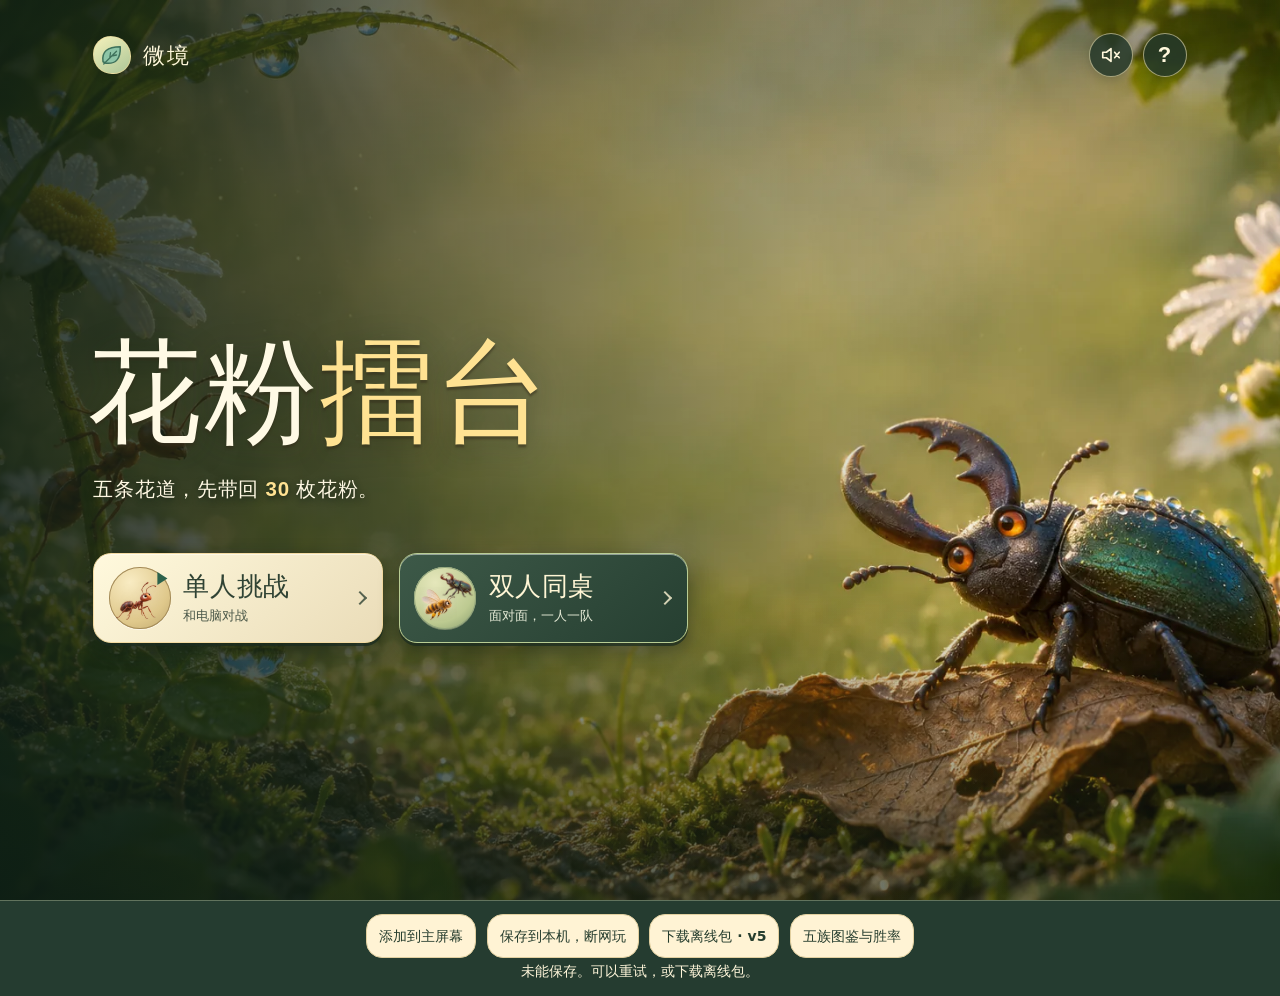
==== commit 4c6d6729: "Set Pollen Table in a cinematic meadow with an original French chanson" ====
--- a/docs/index.html
+++ b/docs/index.html
@@ -1,9 +1,9 @@
 <!doctype html>
-<html data-pollen-cache="pollen-table-e70211407205a3eb" lang="zh-CN">
+<html data-pollen-cache="pollen-table-de983718ab0f0555" lang="zh-CN">
 <head>
   <meta charset="utf-8">
   <meta name="viewport" content="width=device-width,initial-scale=1,viewport-fit=cover">
-  <meta name="theme-color" content="#f8f2dc">
+  <meta name="theme-color" content="#20382c">
   <meta name="description" content="在五条花道上派出昆虫伙伴。可以独自挑战电脑，也能两个人在平板两边同桌对战。">
   <title>微境：花粉擂台</title>
   <style>
@@ -402,30 +402,13 @@
 .tabletop .roles .score b,.tabletop .roles .token {font-size:19px}
 .tabletop .hand-section {border:0;padding:2px 0}
 .tabletop .hand {width:100%;max-width:950px;grid-template-columns:repeat(6,minmax(0,1fr));gap:clamp(4px,.8vw,11px)}
-.tabletop .hand> :is(.card,.card-empty,.covered-card) {
+.tabletop .hand> :is(.card,.card-empty) {
   min-width:0;height:var(--seat-card-h);min-height:44px;
 }
 .tabletop .card .cost {left:5px;top:4px;font-size:clamp(14px,1.8vw,20px);padding:2px 4px}
 .tabletop .card .card-stat {right:5px;bottom:4px;font-size:clamp(17px,2vw,24px);padding:2px 5px}
-.tabletop .covered-card {
-  position:relative;display:grid;place-items:center;overflow:hidden;isolation:isolate;
-  border:2px solid #67816b;border-radius:12px;
-  color:#ebf0d7;background-color:#75927a;
-  background-image:repeating-linear-gradient(33deg,transparent 0 7px,#e3eed51a 7px 9px,transparent 9px 16px);
-  box-shadow:inset 0 0 0 3px #a9bca0,0 2px 0 #bbc3a6;
-}
-.tabletop .covered-card::after {
-  content:"";display:block;width:clamp(18px,3.3vw,38px);aspect-ratio:1.65;
-  border:2px solid #dae8c7;border-radius:100% 0 100% 0;transform:rotate(-15deg);
-}
-.tabletop .covered-card>* {display:none}
 .tabletop .toolbar {min-height:44px;margin:3px 0 0;gap:6px}
-.tabletop .toolbar :is(.pill,.plain,.cancel,.confirm,.reveal-hand) {min-width:44px;min-height:44px}
-.tabletop .reveal-hand {
-  display:inline-flex;align-items:center;justify-content:center;gap:6px;
-  padding:4px 16px;border:2px solid #376247;border-radius:22px;
-  background:#355f49;color:#fffbed;font-size:15px;font-weight:800;
-}
+.tabletop .toolbar :is(.pill,.plain,.cancel,.confirm) {min-width:44px;min-height:44px}
 .tabletop .toolbar .prompt {font-size:14px}
 dialog[data-seat="1"] {transform:rotate(180deg)}
 
@@ -446,7 +429,7 @@
   .tabletop .role-id {width:24px;height:23px}
   .tabletop .score b,.tabletop .roles .token {font-size:16px}
   .tabletop .toolbar {gap:4px;margin-top:2px}
-  .tabletop .toolbar :is(.pill,.plain,.cancel,.confirm,.reveal-hand) {padding:4px 8px;font-size:13px}
+  .tabletop .toolbar :is(.pill,.plain,.cancel,.confirm) {padding:4px 8px;font-size:13px}
 }
 @media(max-width:600px) and (max-height:635px) {
   .tabletop .hand {grid-template-columns:repeat(6,minmax(0,1fr));gap:2px}
@@ -469,11 +452,10 @@
   .tabletop .hand {grid-area:hand;grid-template-columns:repeat(6,minmax(0,1fr));gap:3px}
   .tabletop .toolbar {grid-area:tools;min-width:0;margin:0;gap:2px;align-content:center}
   .tabletop .toolbar .prompt,.tabletop .toolbar .turn-badge {flex-basis:100%;min-height:16px;font-size:11px;padding:1px 4px}
-  .tabletop .toolbar :is(.pill,.plain,.cancel,.confirm,.reveal-hand) {
+  .tabletop .toolbar :is(.pill,.plain,.cancel,.confirm) {
     flex:0 0 45px;min-width:45px;width:45px;min-height:44px;height:44px;padding:1px;
     display:inline-flex;flex-direction:column;gap:0;line-height:1.2;font-size:12px;
   }
-  .tabletop .toolbar .reveal-hand {flex-basis:88px;flex-direction:row;gap:3px}
   .tabletop .toolbar .icon {width:15px;height:15px}
   .tabletop .card .cost {top:2px;left:2px;padding:1px 3px;font-size:13px}
   .tabletop .card .card-stat {right:2px;bottom:2px;padding:1px 3px;font-size:16px}
@@ -681,6 +663,7 @@
 .brood-marker>.icon,.brood-marker svg {width:15px;height:18px;display:block;flex:none}
 .brood-marker small {font-size:10px;font-weight:700}
 .brood-marker b {font-size:14px}
+.slot .brood-destroyed {background:#fbe8df;color:#873c37;border-color:#ae6d61}
 .tabletop .slot[data-side="1"]>.brood-marker {top:auto;left:auto;right:1px;bottom:1px;transform:rotate(180deg)}
 .card .special-label .hatch-caption {display:block;font-size:clamp(9px,1.2vw,12px);font-weight:650;line-height:1.1}
 .card .hatch-caption .icon {width:12px;height:12px;display:inline-flex;vertical-align:-2px}
@@ -769,6 +752,9 @@
  .duo-setup .mini-roster:has([data-team="butterfly"]) .pick-team strong {font-size:12px;line-height:1.12}
 }
 
+.tabletop .waiting-seat .card,.tabletop .finished-seat .card {filter:grayscale(1);opacity:.58;cursor:default}
+.tabletop .active-seat .card:not(.off) {filter:drop-shadow(0 0 3px #b0bb68)}
+
 </style>
   <style>
 /* Count only pollen on the table; the hand and its private card backs stay put. */
@@ -779,6 +765,8 @@
   line-height:1.1;white-space:nowrap;
 }
 .collection-result[data-award="1"] {color:#324c52;border-color:#5b7884;background:#f8ecb4}
+.collection-result[data-award="feed"] {color:#395b45;background:#e4efd2}
+.collection-result[data-award="feed"] svg,.feed-destination svg {width:17px;height:19px;vertical-align:middle}
 .collection-result:is([data-award="empty"],[data-award="tie"]) {background:#ecebd7;border-color:#abb397;color:#4c604c}
 .tabletop .collection-result[data-award="1"] b {transform:rotate(180deg)}
 .lane:is([data-tally="active"],[data-tally="complete"]) .collection-result {display:inline-flex}
@@ -863,6 +851,283 @@
 }
 
 </style>
+  <style>
+/* Morning light at grass level. The same two plates also travel in the offline edition. */
+:root {
+  --meadow-cinema: url("./meadow-cinema.webp");
+  --cine-cast: url("./cine-cast.webp");
+  --ink: #29382b;
+  --moss: #33543a;
+  --paper: #fff9e5;
+  --cream: #f3ead2;
+  --line: #b9ac83;
+  --amber: #f9c85b;
+  --display-face: "Songti SC", "STZhongsong", "Noto Serif CJK SC", "SimSun", serif;
+  background: #20382c;
+}
+body {background:#20382c}
+#app {position:relative;isolation:isolate;min-height:100vh;min-height:100dvh}
+#app::before {
+  position:fixed;inset:0;z-index:-1;content:"";pointer-events:none;
+  background-color:#344830;
+  background-image:linear-gradient(125deg,rgba(12,31,22,.72),rgba(41,52,27,.43) 52%,rgba(14,32,23,.64)),var(--meadow-cinema);
+  background-position:center;background-size:cover;
+}
+.mast .mast-mark {color:#fff8db;letter-spacing:.12em}
+.mast-mark .icon {
+  width:38px;height:38px;padding:6px;border:1px solid #f1d8989c;border-radius:47% 53% 46% 50%;
+  background:linear-gradient(145deg,#f4f1bb,#adc697);box-shadow:0 2px 8px #1523174a;
+}
+.mast .round-btn {
+  color:#344132;background:linear-gradient(150deg,#fff9e4,#e5dec2);
+  border-color:#a4a481;box-shadow:0 2px 8px #10211445;
+}
+.plain,.pill,.edit-btn,.cancel {
+  color:#344331;border-color:#b5aa84;background:linear-gradient(145deg,#fffae9,#ece6cb);
+}
+.solid,.confirm {
+  color:#fff9e5;border-color:#36492c;background:linear-gradient(150deg,#536d3e,#304c35);
+  box-shadow:inset 0 1px #e6ebc368,0 3px 0 #263b28;
+}
+button:focus-visible {outline:3px solid #0077bb;outline-offset:3px}
+
+/* Opening shot. Keep the right of the frame open for the beetle. */
+.mode-home.wrap {
+  width:100%;max-width:none;min-height:100vh;min-height:100svh;
+  display:flex;flex-direction:column;padding:clamp(14px,3.6vh,40px) clamp(22px,7.3vw,150px);
+  background-color:#435438;
+  background-image:linear-gradient(90deg,rgba(12,29,22,.84),rgba(15,32,23,.66) 25%,rgba(19,32,20,.16) 63%,transparent 80%),
+    linear-gradient(0deg,rgba(13,30,21,.57),transparent 34%,transparent 79%,rgba(16,28,18,.15)),var(--meadow-cinema);
+  background-size:cover;background-position:center;
+}
+.mode-home .mast {min-height:46px;margin:0}
+.mode-home .mast-mark {gap:12px}
+.mode-home .mast .word-mark {font-size:clamp(17px,1.75vw,23px)}
+.mode-home .mast-actions .round-btn {
+  color:#fff8dc;background:#24382ad9;border-color:#fff1bd8c;box-shadow:0 3px 12px #12221842;
+}
+.mode-home .home {
+  flex:1;display:flex;flex-direction:column;align-items:flex-start;justify-content:center;
+  padding:clamp(52px,13vh,130px) 0 clamp(42px,10vh,105px);
+}
+.mode-home .home-hero {margin:0;text-align:left;max-width:none}
+.home-hero::before,.home-hero::after {display:none}
+.mode-home .home-hero h1 {
+  margin:0 0 .17em -.045em;color:#fffae5;font-family:var(--display-face);
+  font-size:clamp(68px,8.8vw,146px);font-weight:900;line-height:1.12;letter-spacing:.025em;
+  white-space:nowrap;text-shadow:0 3px 2px #332c1980,0 6px 30px #16251766;
+}
+.mode-home .home-hero h1 span {color:#ffe292}
+.mode-home .home-hero p {margin:0;color:#fff8e3;font-size:clamp(16px,1.6vw,23px);font-weight:650;letter-spacing:.035em;text-shadow:0 2px 6px #152317}
+.mode-home .home-hero p strong {color:#ffe292;font-variant-numeric:tabular-nums}
+.mode-home .mode-menu {
+  width:min(100%,595px);max-width:none;margin:clamp(25px,5.5vh,70px) 0 0;
+  grid-template-columns:repeat(2,minmax(0,1fr));gap:clamp(10px,1.2vw,18px);
+}
+.mode-menu .mode-choice {
+  --button-light:#fff9dd;--button-shadow:#eadcb8;
+  position:relative;gap:clamp(7px,1vw,16px);min-height:clamp(80px,10vh,108px);
+  padding:11px clamp(9px,1.15vw,17px);border:1px solid #f3daa1;
+  border-radius:18px;color:#304334;
+  background:linear-gradient(140deg,var(--button-light),var(--button-shadow));
+  box-shadow:inset 0 1px #fff7,0 3px 0 #1a2b20b3,0 7px 20px #101c1770;
+}
+.mode-menu .mode-choice.duo {
+  --button-light:#3d5948;--button-shadow:#263f31;color:#fff6d5;border-color:#b9cd94;
+}
+.mode-choice::after {
+  content:"";width:8px;height:8px;flex:0 0 auto;margin-left:auto;margin-right:3px;
+  border-right:2px solid currentColor;border-top:2px solid currentColor;transform:rotate(45deg);opacity:.8;
+}
+.mode-choice .mode-copy {gap:3px}
+.mode-choice .mode-copy strong {font-size:clamp(19px,2.0vw,29px);letter-spacing:.025em}
+.mode-choice .mode-copy small {color:#4b5849;font-size:clamp(12px,1.05vw,15px);font-weight:600}
+.mode-choice.duo .mode-copy small {color:#e4e9d5}
+.mode-choice .mode-symbol {
+  width:clamp(48px,4.8vw,76px);height:auto;border-radius:50%;
+  background:radial-gradient(circle at 34% 25%,#f9ecc3,#dfc88b 64%,#bba46b);
+  box-shadow:inset 0 0 0 1px #a48b59,0 1px #fff9;
+}
+.mode-choice.duo .mode-symbol {background:radial-gradient(circle at 34% 25%,#e5e7bb,#bdca91 65%,#82986a);box-shadow:inset 0 0 0 1px #94a77d,0 1px #f5f1b75a}
+.mode-home .home-note {margin:16px 0 0;color:#fff6d8}
+@media (hover:hover) {
+  .mode-choice:hover,.tribe:hover,.pick-team:hover {box-shadow:inset 0 0 0 2px #e7c877,0 4px 12px #15231950}
+}
+
+/* Each insect keeps its silhouette in the little diagrams. In larger portraits
+   a single preloaded atlas supplies all five species without more requests. */
+.bug[data-species="ant"] {--cast-x:0%;--cast-y:0%}
+.bug[data-species="bee"] {--cast-x:50%;--cast-y:0%}
+.bug[data-species="beetle"] {--cast-x:100%;--cast-y:0%}
+.bug[data-species="spider"] {--cast-x:0%;--cast-y:100%}
+.bug[data-species="butterfly"] {--cast-x:50%;--cast-y:100%}
+:where(.cast-ready) :where(.bug[data-species]) {position:relative}
+.cast-ready .bug[data-species] {container-type:size}
+.cast-ready .bug[data-species]>.bug-svg {visibility:hidden}
+.cast-ready .bug[data-species]::after {
+  content:"";position:absolute;pointer-events:none;top:50%;left:50%;translate:-50% -50%;
+  width:min(100cqw,100cqh);height:min(100cqw,100cqh);
+  background-image:var(--cine-cast);background-repeat:no-repeat;
+  background-size:300% 200%;background-position:var(--cast-x) var(--cast-y);
+}
+.cast-ready .slot.hatched .bug::after {animation:pollen-open-wings .55s ease-out}
+
+/* Each faction sits in a softly lit patch of its own habitat. */
+.solo-lobby {max-width:1130px}
+.solo-lobby .solo-setup {padding-top:clamp(20px,8vh,85px)}
+.solo-setup .home-hero h1 {
+  color:#fff6d8;font-family:var(--display-face);font-weight:900;letter-spacing:.09em;
+  text-shadow:0 2px 16px #14281d;margin:0 0 clamp(18px,3.7vh,42px);
+}
+.tribe.ant,.pick-team.ant {--habitat:#d59c6c;--habitat-light:#ffedcb}
+.tribe.beetle,.pick-team.beetle {--habitat:#91a473;--habitat-light:#e1eaba}
+.tribe.bee,.pick-team.bee {--habitat:#e0ba67;--habitat-light:#fff1bb}
+.tribe.spider,.pick-team.spider {--habitat:#81b2a2;--habitat-light:#d6efe0}
+.tribe.butterfly,.pick-team.butterfly {--habitat:#afa2c7;--habitat-light:#eee1f2}
+.roster .tribe,.mini-roster .pick-team {
+  color:#303f30;border-color:#b3ae88;
+  background:linear-gradient(158deg,var(--habitat-light),#fff7df 55%,#e6dcc1);
+  box-shadow:inset 0 1px #fffdf1,0 3px 0 #24362565,0 5px 13px #22341f38;
+}
+.roster .tribe {border-radius:17px}
+.portrait {
+  border-radius:14px;background:radial-gradient(ellipse at 30% 20%,#fff7d690,transparent 56%),
+    linear-gradient(140deg,var(--habitat-light),var(--habitat));
+  box-shadow:inset 0 0 0 1px #735f382a;
+}
+.portrait::before {
+  left:9%;bottom:10%;width:24%;height:12%;background:var(--habitat);
+  box-shadow:10px -10px 0 -2px var(--habitat);opacity:.55;
+}
+.portrait::after {
+  left:24%;right:auto;bottom:13%;width:51%;height:13%;border-radius:50%;transform:none;
+  background:radial-gradient(ellipse at center,#493b2260,transparent 72%);opacity:.82;
+}
+.roster .tribe.chosen,.mini-roster .pick-team.chosen {
+  border-color:#506337;outline:2px solid #fbd67b;outline-offset:1px;
+  box-shadow:inset 0 0 0 1px #647648,0 4px 0 #293f2b82;
+}
+.solo-setup .team-ability,.duo-setup .team-ability {
+  background:#fff7e1;color:#344232;border-color:#c9b889;
+}
+.solo-setup .team-ability {box-shadow:0 3px 15px #1d2c2042}
+.solo-setup .home-actions {gap:clamp(7px,1.1vw,15px)}
+.solo-setup .home-actions .solid,.duo-setup .setup-start .solid {border-color:#d9d69d}
+.duo-setup .pick-seat,.duo-setup .pick-seat.seat-1,.deck.builder,#sheet {
+  color:#2d3d2e;border-color:#9f9e73;
+  background-color:#efe9d0;
+  background-image:linear-gradient(150deg,#f9f4dfef,#e6e7ccd9),var(--meadow-cinema);
+  background-size:cover;background-position:center;
+  box-shadow:inset 0 1px #fff5cc,0 4px 16px #15261e55;
+}
+.duo-setup .pick-seat.seat-1 {background-position:center 35%}
+.duo-setup .setup-caption {color:#fff4cf;text-shadow:0 1px 6px #132519}
+.duo-setup .setup-caption small {color:#eee9ca}
+.deck.builder .deck-group,.deck.builder .draw-odds {background:#fff8e6;border-color:#c6b991}
+.deck.builder .build-row+.build-row {border-color:#dcd4b8}
+.builder .deck-heading h2 {font-family:var(--display-face);font-weight:900}
+.deck.builder .deck-foot {border-color:#c7bc9a}
+#sheet::backdrop {background:#13251bc4}
+
+/* A dark, moss-lined playmat frames five light leaves. Numbers and action
+   previews remain on solid backgrounds, including during pollen settlement. */
+.battle:not(.tabletop) {
+  background:linear-gradient(155deg,#f9f4ddf5,#e6e9d1ed);
+  box-shadow:0 0 42px #15291c77;min-height:100vh;min-height:100dvh;
+}
+.battle.tabletop .tt-head .word-mark {color:#fff6d9;text-shadow:0 1px 4px #17271b}
+.battle .table {
+  border-color:#435332;background-color:#4e643c;
+  background-image:linear-gradient(135deg,#4d6032a6,#35472f9e),var(--meadow-cinema);
+  background-size:cover;background-position:center 74%;
+  box-shadow:inset 0 0 0 2px #b9bc7e,0 3px 1px #2c412cc2,0 6px 17px #20331c40;
+}
+.battle .table::before,.battle .table::after {display:none}
+.lane {
+  border-radius:53% 43% 50% 47% / 10% 9% 11% 10%;
+  background-color:#d3dba1;
+  background-image:
+    linear-gradient(90deg,transparent 49.35%,#92a56980 49.6% 50.4%,transparent 50.65%),
+    repeating-linear-gradient(31deg,transparent 0 22px,#80945836 23px,transparent 25px 46px),
+    repeating-linear-gradient(-31deg,transparent 0 22px,#80945836 23px,transparent 25px 46px),
+    linear-gradient(100deg,#b8c989,#e3e9aa 48%,#d3df9e 55%,#aabf80);
+  background-size:100% 100%,50% 100%,50% 100%,100% 100%;
+  background-repeat:no-repeat;background-position:center,left top,right top,center;
+  box-shadow:inset 0 0 0 1px #f2edaa, inset 1px -3px 6px #657e494f,0 2px 4px #24321f73;
+}
+.lane[data-tally="active"] {
+  background-image:linear-gradient(125deg,#fff2a5,#e5dc91 55%,#f6e49b);
+  box-shadow:inset 0 0 0 3px #97712c,0 0 0 2px #ffdf91;
+}
+.slot .vacant {border-color:#667e48}
+.slot .unit-power,.pollen-count {box-shadow:0 1px 3px #49532e30}
+.pollen-node>.icon {filter:drop-shadow(0 1px 2px #6d693e55)}
+.slot.legal,.pollen-node.legal {background-color:#ffed9a85;outline-color:#435b30}
+.tabletop .seat {
+  border-color:#adae87;background:linear-gradient(140deg,#dddcc5,#c9ceb7);
+  box-shadow:inset 0 1px #f8f3d9,0 2px 6px #17281d47;
+}
+.tabletop .active-seat,.tabletop .seat-top.active-seat {
+  border-color:#c5a359;background:linear-gradient(145deg,#fff6d7,#e9edd1);
+  box-shadow:inset 0 0 0 2px #ebca77,0 2px 9px #16271b50;
+}
+.tabletop .waiting-seat .card,.tabletop .finished-seat .card {filter:grayscale(1);opacity:.56}
+.tabletop .active-seat .card:not(.off) {filter:drop-shadow(0 1px 2px #41513b85)}
+.hand .card.picked {outline-color:#28643f}
+.card .cost,.card .card-stat,.card .special-label {box-shadow:0 1px 3px #293e292b}
+.hand .card-empty {border-color:#8f9d7e}
+
+@media(max-width:650px) and (orientation:portrait) {
+  .mode-home.wrap {
+    padding:14px max(19px,env(safe-area-inset-right)) max(25px,env(safe-area-inset-bottom)) max(19px,env(safe-area-inset-left));
+    background-image:linear-gradient(0deg,#172a20 0%,#182c21bf 12%,transparent 39%),
+      linear-gradient(180deg,#13291c75,#182e2269 28%,transparent 56%),var(--meadow-cinema);
+    background-position:center,center,90% center;
+  }
+  .mode-home .home {justify-content:space-between;padding:clamp(37px,11svh,115px) 0 0}
+  .mode-home .home-hero h1 {font-size:clamp(53px,13vw,81px)}
+  .mode-home .mode-menu {width:100%;margin:20px 0 0;gap:8px}
+  .mode-menu .mode-choice {min-height:76px;padding:9px;gap:6px;border-radius:13px}
+  .mode-choice .mode-symbol {width:clamp(30px,9.5vw,56px)}
+  .mode-choice .mode-copy strong {font-size:clamp(17px,4.6vw,23px)}
+  .mode-choice .mode-copy small {font-size:clamp(11px,2.8vw,14px)}
+  .mode-choice::after {display:none}
+  .solo-lobby .solo-setup {padding-top:14px}
+  .solo-setup .home-hero h1 {margin-bottom:14px}
+}
+@media(max-height:590px) and (orientation:landscape) {
+  .mode-home.wrap {padding:9px clamp(18px,5.5vw,65px)}
+  .mode-home .home {padding:15px 0;justify-content:center}
+  .mode-home .home-hero h1 {font-size:clamp(42px,14vh,77px);margin-bottom:.1em}
+  .mode-home .home-hero p {font-size:15px}
+  .mode-home .mode-menu {width:min(100%,465px);margin-top:clamp(10px,3.5vh,20px)}
+  .mode-menu .mode-choice {min-height:61px;padding:5px 9px;border-radius:14px}
+  .mode-choice .mode-symbol {width:43px}
+  .mode-choice .mode-copy strong {font-size:19px}
+  .solo-lobby .solo-setup {padding-top:3px}
+  .solo-lobby.wrap {padding-block:5px}
+  .solo-lobby .mast {margin-bottom:4px}
+  .solo-setup .home-actions {margin:8px 0}
+  .solo-setup .team-ability {margin-top:9px}
+  .solo-setup .home-hero h1 {margin-bottom:6px}
+}
+@media(prefers-reduced-motion:reduce) {
+  .cast-ready .slot.hatched .bug::after {animation:none}
+}
+
+</style>
+  <style>
+.chanson-tools { display:inline-flex; align-items:center; gap:6px }
+.chanson-toggle.round-btn { flex:0 0 auto; padding:0; inline-size:44px; block-size:44px; display:inline-grid; place-items:center }
+.chanson-toggle svg { display:block; width:22px; height:22px; fill:none; stroke:currentColor; stroke-width:1.8; stroke-linecap:round; stroke-linejoin:round }
+.chanson-toggle .quiet-mark { display:none }
+.chanson-toggle[aria-pressed="false"] .quiet-mark { display:block }
+.chanson-toggle[aria-pressed="false"] .sound-waves { display:none }
+@media (orientation:landscape) and (max-height:345px) {
+  .tabletop .tt-head>.chanson-tools { grid-area:2/3; place-self:center; flex-direction:column; gap:2px }
+}
+
+</style>
 <link rel="manifest" href="./manifest.webmanifest">
 <meta name="apple-mobile-web-app-capable" content="yes">
 <meta name="mobile-web-app-capable" content="yes">
@@ -870,9 +1135,10 @@
 <link rel="apple-touch-icon" sizes="180x180" href="./icon-180.png">
 <link rel="icon" href="./icon.svg" type="image/svg+xml">
 <style>
-.transfer{display:none;text-align:center;font:600 14px/1.5 system-ui,sans-serif;color:#345842;margin:0 auto;padding:0 14px 16px}
+.transfer{display:none;text-align:center;font:600 14px/1.5 system-ui,sans-serif;color:#fff6da;background:#253c30;border-top:1px solid #61735d;margin:0 auto;padding:10px 14px max(14px,env(safe-area-inset-bottom))}
 body:has(.mode-home) .transfer{display:block}
-.transfer :is(a,button){font:inherit;display:inline-flex;min-height:44px;align-items:center;padding:0 12px;border:1px solid #91a48c;border-radius:16px;margin:3px;color:#294f38;background:#fff8e6;text-decoration:none}
+.transfer :is(a,button){font:inherit;display:inline-flex;min-height:44px;align-items:center;padding:0 12px;border:1px solid #e1cf9f;border-radius:16px;margin:3px;color:#263d2e;background:#fff3d4;text-decoration:none}
+.transfer :is(a,button):focus-visible{outline:3px solid #ffd35e;outline-offset:2px}
 .transfer [hidden]{display:none}.transfer output{display:block}
 </style></head>
 <body>
@@ -933,6 +1199,15 @@
   const powerForCost = cost => [0, 1, 3, 5, 7][cost];
   const projectedPower = unit => unit?.power || 0;
   const scorePower = (unit, isWebbed) => isWebbed ? 0 : projectedPower(unit);
+  // With two surviving cocoons, the one placed first takes the single shared pile.
+  function feedingSide(brood0, brood1, first) {
+    if (brood0 && brood1) return first;
+    return brood0 ? 0 : brood1 ? 1 : null;
+  }
+  function laneFeeder(state, lane) {
+    return state.result ? state.result.feeders[lane] :
+      feedingSide(state.broods[0][lane], state.broods[1][lane], state.broodFirst[lane]);
+  }
   function lanePower(state, side, lane) {
     const webs = state.result?.webs || state.webs;
     return scorePower(state.board[side][lane], webs[side][lane]);
@@ -1114,7 +1389,8 @@
     const decks = options.decks || [];
     const seed = Math.floor(rng() * 4294967296) >>> 0;
     const state = { round: 1, first, turn: first, phase: "play", winner: null, result: null,
-      board: emptyBoard(), webs: rows(false), broods: rows(0), eaten: lanes.map(() => 0), players: [],
+      board: emptyBoard(), webs: rows(false), broods: rows(0), broodFirst: lanes.map(() => null),
+      eaten: lanes.map(() => 0), players: [],
       lastEvent: drawEvent("deal"), seed, pollenSeed: (seed ^ 0x9e3779b9) >>> 0 };
     // The public flower layout is independent of shuffles and private draw history.
     state.pollen = freshPollen(state);
@@ -1129,7 +1405,7 @@
   // Context has only the acting player's cards and the shared board.
   function context(state, side) {
     const p = state.players[side];
-    return { own: state.board[side], enemy: state.board[1 - side], pollen: state.pollen, eaten: state.eaten,
+    return { side, own: state.board[side], enemy: state.board[1 - side], pollen: state.pollen, broodFirst: state.broodFirst,
       ownWeb: state.webs[side], enemyWeb: state.webs[1 - side],
       ownBrood: state.broods[side], enemyBrood: state.broods[1 - side],
       faction: p.faction, sun: p.sun, hand: p.hand, canCycle: p.canCycle,
@@ -1142,7 +1418,7 @@
       case "ant": return c.own[from]?.power > 0 && Boolean(c.own[to]);
       case "beetle": return Boolean(c.own[from] && c.enemy[from]);
       case "bee": return c.pollen[from] > 0 && Boolean(c.own[to]);
-      case "spider": return !c.enemyWeb[to];
+      case "spider": return !c.enemyWeb[to] || c.enemyBrood[to] > 0;
       case "butterfly": return Boolean(c.own[from]) && !c.ownBrood[from];
     }
   }
@@ -1206,11 +1482,10 @@
         c.pollen[act.to] += amount;
       } else if (c.faction === "spider") {
         c.enemyWeb[act.from] = true;
+        c.enemyBrood[act.from] = 0;
       } else if (c.faction === "butterfly") {
-        const meal = c.pollen[act.from];
-        c.ownBrood[act.from] = rules.hatchPower + meal;
-        c.eaten[act.from] += meal;
-        c.pollen[act.from] = 0;
+        if (!c.enemyBrood[act.from]) c.broodFirst[act.from] = c.side;
+        c.ownBrood[act.from] = rules.hatchPower;
       }
     } else if (card.kind === "partner") {
       const base = powerForCost(card.cost);
@@ -1224,14 +1499,23 @@
 
   function finishRound(state) {
     const gain = [0, 0];
+    const feeders = lanes.map(lane => laneFeeder(state, lane));
     const winners = lanes.map(lane => {
+      const feeder = feeders[lane];
+      if (feeder !== null) {
+        const meal = state.pollen[lane];
+        state.broods[feeder][lane] += meal;
+        state.eaten[lane] = meal;
+        state.pollen[lane] = 0;
+        return null;
+      }
       const a = scorePower(state.board[0][lane], state.webs[0][lane]);
       const b = scorePower(state.board[1][lane], state.webs[1][lane]);
       const winner = a === b ? null : a > b ? 0 : 1;
       if (winner !== null) gain[winner] += state.pollen[lane];
       return winner;
     });
-    state.result = { gain, winners, webs: state.webs };
+    state.result = { gain, winners, feeders, webs: state.webs };
     state.webs = rows(false);
     state.players.forEach((player, i) => { player.score += gain[i]; });
     const [a, b] = state.players.map(player => player.score);
@@ -1293,6 +1577,7 @@
     result.board = emptyBoard();
     result.webs = rows(false);
     result.broods = rows(0);
+    result.broodFirst = lanes.map(() => null);
     result.eaten = lanes.map(() => 0);
     result.pollen = freshPollen(result);
     result.lastEvent = drawEvent("round");
@@ -1316,11 +1601,14 @@
   function after(c, action) {
     const next = { ...c, hand: [...c.hand], own: [...c.own],
       enemy: [...c.enemy], pollen: [...c.pollen] };
-    if (action.type === "special" && c.faction === "spider") next.enemyWeb = [...c.enemyWeb];
+    if (action.type === "special" && c.faction === "spider") {
+      next.enemyWeb = [...c.enemyWeb];
+      next.enemyBrood = [...c.enemyBrood];
+    }
     if (action.type === "special" && c.faction === "beetle") next.ownWeb = [...c.ownWeb];
     if (action.type === "special" && c.faction === "butterfly") {
       next.ownBrood = [...c.ownBrood];
-      next.eaten = [...c.eaten];
+      next.broodFirst = [...c.broodFirst];
     }
     applyToContext(next, action);
     return next;
@@ -1330,6 +1618,12 @@
     let value = 0, future = 0;
     const largestPartner = powerForCost(Math.min(foeSun, 4));
     for (const lane of lanes) {
+      if (c.ownBrood[lane] || c.enemyBrood[lane]) {
+        const feeder = feedingSide(c.ownBrood[lane], c.enemyBrood[lane], c.broodFirst[lane] === c.side ? 0 : 1);
+        const hatchLead = c.ownBrood[lane] - c.enemyBrood[lane] + (feeder === 0 ? c.pollen[lane] : -c.pollen[lane]);
+        if (hatchLead) future += Math.sign(hatchLead) * (0.55 + 0.08 * Math.min(6, Math.abs(hatchLead)));
+        continue;
+      }
       const a = scorePower(c.own[lane], c.ownWeb[lane]);
       const b = scorePower(c.enemy[lane], c.enemyWeb[lane]);
       const lead = a - b;
@@ -1346,7 +1640,7 @@
           // An equally good open flower lets the opponent simply deploy elsewhere.
           let alternative = 0;
           for (const other of lanes) {
-            if (other !== lane && !c.enemy[other] && !c.enemyWeb[other] &&
+            if (other !== lane && !c.enemy[other] && !c.enemyWeb[other] && !c.ownBrood[other] && !c.enemyBrood[other] &&
                 scorePower(c.own[other], c.ownWeb[other]) <= largestPartner) {
               alternative = Math.max(alternative, c.pollen[other]);
             }
@@ -1354,8 +1648,6 @@
           value += 0.65 * Math.max(0, c.pollen[lane] - alternative);
         }
       }
-      const hatchLead = c.ownBrood[lane] - c.enemyBrood[lane];
-      if (hatchLead) future += Math.sign(hatchLead) * (0.55 + 0.08 * Math.min(6, Math.abs(hatchLead)));
     }
     if (Math.max(myScore, foeScore) >= 30 && myScore !== foeScore) {
       if (!couldRespond) return Math.sign(myScore - foeScore) * 100 + value;
@@ -1366,6 +1658,7 @@
 
   function winsAtClose(c, mine, theirs) {
     for (const lane of lanes) {
+      if (c.ownBrood[lane] || c.enemyBrood[lane]) continue;
       const lead = scorePower(c.own[lane], c.ownWeb[lane]) - scorePower(c.enemy[lane], c.enemyWeb[lane]);
       if (lead > 0) mine += c.pollen[lane];
       if (lead < 0) theirs += c.pollen[lane];
@@ -1411,7 +1704,7 @@
       if (board.own.some(unit => projectedPower(unit) > 0)) return true;
       if (specialCost(opponent.faction) !== 0) return false;
       const reverse = { faction: opponent.faction, own: board.enemy, enemy: board.own, pollen: board.pollen,
-        enemyWeb: board.ownWeb, ownBrood: board.enemyBrood };
+        enemyWeb: board.ownWeb, ownBrood: board.enemyBrood, enemyBrood: board.ownBrood };
       return lanes.some(from => destinations(opponent.faction, from).some(to =>
         specialFits(reverse, from, to)));
     };
@@ -1426,6 +1719,7 @@
     for (const move of moves(c)) {
       if (move.type === "pass" || move.type === "supply") continue;
       if (noWebThreat && move.type === "special" &&
+          !c.enemyBrood[move.from] &&
           !(projectedPower(c.enemy[move.from]) > 0 && c.pollen[move.from] > 0)) continue;
       const now = after(c, move);
       const value = rate(now);
@@ -1459,7 +1753,7 @@
     return exchangeCandidate(c) || draw || best;
   }
 
-  return { newGame, actions, play, nextRound, chooseAI, defaultDeck, validateDeck, migrateDeck, powerForCost, projectedPower, scorePower, lanePower, hitCost, supplyCost, supplyDrawCount, specialCost, specialCount, openingChance, specialRules, tuning, deckLimit };
+  return { newGame, actions, play, nextRound, chooseAI, defaultDeck, validateDeck, migrateDeck, powerForCost, projectedPower, scorePower, lanePower, laneFeeder, hitCost, supplyCost, supplyDrawCount, specialCost, specialCount, openingChance, specialRules, tuning, deckLimit };
 });
 
 </script>
@@ -1637,8 +1931,8 @@
     ant:{name:"搭把手", row:"own", text:"帮忙的蚂蚁现在有几力，就给隔壁伙伴加几力。它自己仍然一样有力。", ask:"点来帮忙的蚁", next:"点旁边的伙伴"},
     beetle:{name:"顶一顶", row:"enemy", get text(){const n=E.specialRules("beetle").pushLoss;return "把正对甲虫的敌虫顶到邻道。"+(n?"它减 "+n+" 力，最低到 0。":"")+"若邻道有敌虫，两只交换位置。顶撞也能挣脱自己脚下的网。";}, ask:"点甲虫正对的敌虫", next:"点相邻敌方叶位"},
     bee:{name:"搬花粉", row:"pollen", text:"把一朵花的花粉全部搬走，堆到隔壁有自己蜜蜂的花上。新的一堆也能再整堆搬。", ask:"点要搬走的一堆花粉", next:"点旁边有蜂的花道"},
-    spider:{name:"织网", row:"enemy", single:true, text:"直接点对手一片还没结网的叶子。空网挡新伙伴；网里的虫保留力量和绝招，这轮不采粉。自己这边没有虫时，两边都收不到。", ask:"点对面还没结网的叶子"},
-    butterfly:{name:"守蛹", row:"own", single:true, get text(){return "点场上自己的蝴蝶。蛹吃掉这朵花的全部花粉，双方都收不到这几枚。下轮原地孵化：原有 "+E.specialRules("butterfly").hatchPower+" 力，每吃一枚再加 1 力。每道只留一个蛹。";}, ask:"点场上的蝴蝶守蛹"}
+    spider:{name:"织网", row:"enemy", single:true, text:"点对手没结网或有蛹的叶子。空网挡新伙伴；网里的虫这轮不采粉；现有的蛹被摧毁，下轮不孵化。", ask:"点对面没网或有蛹的叶子"},
+    butterfly:{name:"守蛹", row:"own", single:true, get text(){return "点自己的蝴蝶留蛹。结算时蛹还在，就吃光本道剩余花粉，下轮孵出 "+E.specialRules("butterfly").hatchPower+"＋吃粉数 力的新蝶。织网破蛹，花粉留在道上。";}, ask:"点场上的蝴蝶守蛹"}
   };
   const laneName = i => "第"+(i+1)+"花道";
   const phases = [
@@ -1663,7 +1957,7 @@
   const seatPrefKey = "microgrove-pollen-seat-decks-v5";
   const soloChoiceKey = "microgrove-pollen-solo-choices-v5";
   let screen = "home", team = "ant", game = null, sel = null, pending = null;
-  let mode = "solo", openSeat = null;
+  let mode = "solo";
   const seatBoxes = [{}, {}];
   const seatDrafts=[null,null];
   const restoredDrafts=new WeakSet();
@@ -1675,7 +1969,7 @@
   const playerName = side => mode==="duo"?"玩家 "+(side+1):side===0?"你":"对手";
   const actorSide = () => mode==="duo"&&game?game.turn:0;
   const actorTeam = () => game?.players[actorSide()].faction||team;
-  const canAct = () => game?.phase==="play"&&game.turn===actorSide()&&(mode==="solo"||openSeat===game.turn);
+  const canAct = () => game?.phase==="play"&&game.turn===actorSide();
   let decks = {},migrationNotice=false;
   function savedRecord(currentKey) {
     const stem=currentKey.replace(/v5$/,"v");
@@ -1752,15 +2046,15 @@
     if(t==="ant")return "把一只蚂蚁的力量加给相邻伙伴，自己的力量不变。";
     if(t==="beetle")return "把对面的虫顶到邻道或交换位置"+(r.pushLoss?"，被顶的虫减 "+r.pushLoss+" 力":"")+"，甲虫自己也挣脱蛛网。";
     if(t==="bee")return "把一条道的全部花粉搬到相邻、有己方蜜蜂的花道。";
-    if(t==="spider")return "直接点对面任一没网的叶位：空位挡住手牌伙伴，有虫则本轮不采粉；自己这道空着也不得分。";
-    return "让场上的蝴蝶守蛹，蛹吃光本道花粉，下轮原地孵出 "+r.hatchPower+"＋花粉数 力的新蝶。";
+    if(t==="spider")return "点对面没网或有蛹的叶位：空位挡伙伴，有虫则本轮不采粉；现有的蛹被摧毁，下轮不孵化。";
+    return "在自己的蝴蝶旁留蛹。活到结算才吃光本道剩余花粉，下轮孵出 "+r.hatchPower+"＋吃粉数 力的新蝶。";
   }
   function abilityPanel(t) {
     return '<div class="team-ability" aria-live="polite"><span class="ability-thumb" aria-hidden="true">'+art.skill(t)+'</span><div class="ability-copy"><div class="ability-title"><strong>'+skills[t].name+'</strong>'+specialPrice(t)+'</div><p>'+abilityBlurb(t)+'</p></div></div>';
   }
   const cycleGlyph='<svg viewBox="0 0 32 32" fill="none" stroke="currentColor" stroke-width="3" stroke-linecap="round" stroke-linejoin="round"><path d="M5 13a11 11 0 0 1 19-5l3 3M27 4v7h-7M27 19a11 11 0 0 1-19 5l-3-3M5 28v-7h7"/></svg>';
   const icon = (name,cls="") => '<span aria-hidden="true" class="icon '+cls+'">'+(name==="cycle"?cycleGlyph:art.icon(name))+'</span>';
-  const bug = t => '<span aria-hidden="true" class="bug">'+art.bug(t)+'</span>';
+  const bug = t => '<span aria-hidden="true" class="bug" data-species="'+t+'">'+art.bug(t)+'</span>';
   const mark = () => '<div class="mast-mark">'+icon("leaf")+'<span class="word-mark">微境</span></div>';
   const say = str => {live.textContent=str;};
   const copy = x => JSON.parse(JSON.stringify(x));
@@ -1783,12 +2077,12 @@
     const notice=migrationNotice?'<p class="home-note" role="status">旧牌盒已按原比例整理为'+deckLimit+'张，可继续调整。</p>':"";
     migrationNotice=false;
     const choice=(id,title,note,images)=>'<button class="mode-choice '+id+'" data-do="mode-'+id+'" data-focus="mode-'+id+'"><span class="mode-symbol" aria-hidden="true">'+images+'</span><span class="mode-copy"><strong>'+title+'</strong><small>'+note+'</small></span></button>';
-    return '<div class="wrap mode-home">'+head()+'<section class="home"><div class="home-hero"><h1>花粉擂台</h1><p>五条花道，先带回 30 枚花粉。</p></div><div class="mode-menu">'+choice("solo","单人挑战","和电脑对战",bug("ant")+icon("play"))+choice("duo","双人同桌","坐在平板两边，一人一队",bug("bee")+bug("beetle"))+'</div>'+notice+'</section></div>';
+    return '<div class="wrap mode-home">'+head()+'<section class="home"><div class="home-hero"><h1>花粉<span>擂台</span></h1><p>五条花道，先带回 <strong>30</strong> 枚花粉。</p></div><div class="mode-menu">'+choice("solo","单人挑战","和电脑对战",bug("ant")+icon("play"))+choice("duo","双人同桌","面对面，一人一队",bug("bee")+bug("beetle"))+'</div>'+notice+'</section></div>';
   }
   function soloSetup() {
     const cards=TEAMS.map(t=>'<button type="button" data-do="team" data-team="'+t+'" data-focus="tribe-'+t+'" aria-pressed="'+(t===team)+'" aria-label="选择'+names[t]+'队" class="tribe '+t+(t===team?' chosen':'')+'"><span class="portrait">'+bug(t)+'</span><strong>'+names[t]+'队</strong></button>').join("");
     const choices=decks[team]?'<div class="deck-options solo-deck-options" aria-label="选择牌盒">'+[["preset","预组牌"],["box","我的牌盒"]].map(([v,label])=>'<button class="pill" data-do="solo-deck" data-source="'+v+'" aria-pressed="'+(activeSource(null,team)===v)+'">'+label+'</button>').join("")+'</div>':'';
-    return '<div class="wrap">'+head()+'<section class="home solo-setup"><div class="home-hero"><h1>选队</h1></div><div class="roster" aria-label="选择队伍">'+cards+'</div>'+abilityPanel(team)+choices+'<div class="home-actions">'+actionButton("modes","选模式","plain","back")+actionButton("build","配牌","edit-btn","leaf")+actionButton("start","开始对战","solid","play")+'</div></section></div>';
+    return '<div class="wrap solo-lobby">'+head()+'<section class="home solo-setup"><div class="home-hero"><h1>选队</h1></div><div class="roster" aria-label="选择队伍">'+cards+'</div>'+abilityPanel(team)+choices+'<div class="home-actions">'+actionButton("modes","选模式","plain","back")+actionButton("build","配牌","edit-btn","leaf")+actionButton("start","开始对战","solid","play")+'</div></section></div>';
   }
   function pickSeat(side) {
     const t=picks[side];
@@ -1905,7 +2199,7 @@
   }
   function openSheet(title,body,mode) {
     stopAI();dialogMode=mode;
-    sheet.dataset.seat=screen==="battle"&&openSeat===1?"1":"0";
+    sheet.dataset.seat=screen==="battle"&&mode==="duo"&&game.turn===1?"1":"0";
     sheetBody.innerHTML='<div class="sheet-top"><h2 id="sheet-title">'+title+'</h2><button type="button" class="round-btn" data-do="close-sheet" aria-label="关闭">×</button></div>'+body;
     if (!sheet.open) sheet.showModal();
     sheet.querySelector('[data-do="close-sheet"]').focus();
@@ -1923,8 +2217,8 @@
       ["sun","阳光","第一轮每人 3 点，以后每轮多 1 点，升到 10 点为止。每轮重新补满。上限 3～4 点叫初花，5～7 点叫盛花，8～10 点叫晚花。"],
       ["force","伙伴","点虫牌，再点自己这边的空位。脚印旁的数字是力量。"],
       ["bump","撞击","点撞击牌，再点对面的虫。减 1、2、3 力的牌，分别花 "+[1,2,3].map(E.hitCost).join("、")+" 点阳光。虫的力量最低到 0。"],
-      ["web","蛛网","直接点对手任一片还没网的叶子，自己场上没有蜘蛛也能出牌。空网不能从手里放伙伴；网中的虫仍有原来的力量，也能用绝招，但采粉算 0 力。甲虫成功顶撞时能挣脱自己脚下的网，恢复采粉。若两边都没有采粉力量，就都得 0。收完花粉清网。"],
-      ["cocoon","蛹","蛹就在守蛹时吃这朵花的全部花粉，空花也能守蛹。原蝶的力量照旧，蜜蜂后来搬进来的花粉还能争。原蝶被顶走，蛹仍在原道，下轮才孵出标记上的力量。"],
+      ["web","蛛网","织网会摧毁目标位置现有的蛹，花粉留在道上。空网挡手牌伙伴；网中虫保留力量和绝招，但本轮不采粉。甲虫顶撞能挣脱网。若两边都没有采粉力量，就都得 0。收完花粉清网。"],
+      ["cocoon","蛹","放蛹时花粉留在道上，蜜蜂可以搬进或搬走花粉。结算时，活着的蛹先吃光本道剩余花粉，下一轮原地孵化。双方在同一道留蛹时，先放的先吃，另一只按基础力量孵化。原蝶被顶走，蛹仍留在原道。"],
       ["supply","补给","花 "+E.supplyCost+" 点阳光打出补给，从自己的牌堆补满 6 张手牌。手里原有 3 张时，打掉补给剩 2 张，再摸 4 张。刚打出的补给等摸完才放进弃牌堆。"],
       ["drawStack","摸牌","绿色牌堆旁边是还没抽的张数，托盘旁边是弃牌数。牌堆空了又要摸牌时，弃牌洗回来。"],
       ["flower",skills[team].name,"花 "+E.specialCost(team)+" 点阳光。"+skills[team].text+deckLimit+" 张牌里至少留 1 张伙伴，本族专属可放 0 到 "+(deckLimit-1)+" 张。"],
@@ -1933,13 +2227,13 @@
       ["pass","收手","没有临时跳过。确认收手后，本轮不能再行动。另一方如果还没收手，可以连续出牌或换牌，直到也收手。双方都收手才收花粉，手里没打的牌留下。"],
       ["pollen","胜利","一轮结束时，得分达到 30 且领先的一方获胜。同分达到 30，就继续玩到分出高低。"]
     ];
-    if(mode==="duo")rows.unshift(["leaf","同桌","玩家 1 坐下方，玩家 2 坐上方。轮到你时点本侧“看牌”，可以用手挡住牌面。换人时会自动盖牌。"]);
+    if(mode==="duo")rows.unshift(["leaf","同桌","玩家 1 坐下方，玩家 2 坐上方。双方手牌摊开，轮到谁，谁的手牌高亮可用；另一方手牌变灰，等待出牌。"]);
     openSheet("怎么玩",'<ul class="help-list">'+rows.map(([ic,b,t])=>'<li>'+icon(ic)+'<span><strong>'+b+'　</strong>'+t+'</span></li>').join("")+'</ul>'+floweringOdds()+'<div class="sheet-actions">'+actionButton("close-sheet","知道啦","confirm","check")+'</div>',"help");
   }
   function stopAI() {if (aiTimer!==null) {clearTimeout(aiTimer);aiTimer=null;}}
   function clearChoice() {sel=null;pending=null;}
   function begin() {
-    stopAI();stopFlights();clearTally();clearChoice();motionLane=null;openSeat=null;
+    stopAI();stopFlights();clearTally();clearChoice();motionLane=null;
     for(const h of handViews)h.slots=Array(6).fill(null);
     const others=TEAMS.filter(t=>t!==team);
     const factions=mode==="duo"?[...picks]:[team,others[Math.floor(Math.random()*others.length)]];
@@ -2034,49 +2328,50 @@
     }
     return h.slots.map(id=>byId.get(id)||null);
   }
-  function cardLabel(c) {const team=actorTeam();return c.kind==="special"?skills[team].name+"，"+c.cost+"费，"+skills[team].text:c.kind==="supply"?"补给，"+c.cost+"费，这次摸"+supplyAmount(actorSide())+"张，把手牌补满6张。":(c.kind==="partner"?"伙伴":"撞击")+"，"+c.cost+"费，"+(c.kind==="partner"?"力量"+E.powerForCost(c.cost):"减力"+c.impact);}
+  function cardLabel(c,side=actorSide()) {const team=game.players[side].faction;return c.kind==="special"?skills[team].name+"，"+c.cost+"费，"+skills[team].text:c.kind==="supply"?"补给，"+c.cost+"费，这次摸"+supplyAmount(side)+"张，把手牌补满6张。":(c.kind==="partner"?"伙伴":"撞击")+"，"+c.cost+"费，"+(c.kind==="partner"?"力量"+E.powerForCost(c.cost):"减力"+c.impact);}
   const frames = {
     partner: {
       outline:"M2 98 3 32Q4 11 26 8Q65 6 98 2L96 70Q95 93 73 95Q37 95 2 98Z",
       detail:"M7 88Q33 67 49 49M13 73 21 75M12 84 26 82M75 20 90 10M79 25 81 17M88 20 87 13",
-      fill:"#d3eddf", stroke:"#3c775b", vein:"#93bea4"
+      light:"#f0f4cb", fill:"#d4e4b7", shade:"#a5c09b", stroke:"#59734e", vein:"#97b787"
     },
     hit: {
       outline:"M15 2H84L98 16V79L85 97H16L2 82V17Z",
       detail:"M4 27 22 5M5 34 27 7M72 92 94 70M79 92 95 75",
-      fill:"#fbe2b9", stroke:"#a35a36", vein:"#e5b47e"
+      light:"#fff1cc", fill:"#f5d6a7", shade:"#e0ae80", stroke:"#9c623f", vein:"#cb9c69"
     },
     supply: {
       outline:"M5 8Q5 3 11 3H90Q97 3 97 11V83L83 97H11Q3 97 3 89Z",
       detail:"M82 95V83H95M11 20V11H22M12 26H21",
-      fill:"#d4eaf0", stroke:"#3b687f", vein:"#88afb8"
+      light:"#f1f4db", fill:"#d5e7df", shade:"#a3c6ca", stroke:"#4d7378", vein:"#8eafb0"
     },
     special: {
       outline:"M4 22Q1 8 16 5Q26 1 34 7Q48 -1 56 7Q70 0 77 7Q96 4 96 22Q102 32 95 42Q102 54 95 64Q102 74 95 81Q97 96 83 95Q73 101 64 94Q51 102 41 94Q28 102 19 95Q3 98 4 82Q-1 70 6 62Q-1 51 6 42Q-1 31 4 22Z",
       detail:"M68 14Q73 9 78 14M84 86Q90 86 90 80M17 86Q11 87 11 80",
-      fill:"#ebdbee", stroke:"#825688", vein:"#ba96bf"
+      light:"#fff1ea", fill:"#ebd8e5", shade:"#c6b1cf", stroke:"#816082", vein:"#b69ab5"
     }
   };
-  function cardFrame(kind) {
+  function cardFrame(kind,id) {
     const f=frames[kind];
-    return '<svg class="card-shell" viewBox="0 0 100 100" preserveAspectRatio="none" aria-hidden="true"><path d="'+f.outline+'" fill="'+f.fill+'" stroke="'+f.stroke+'" stroke-width="2.5" vector-effect="non-scaling-stroke"/><path d="'+f.outline+'" transform="translate(3.5 3.5) scale(.93)" fill="none" stroke="'+f.vein+'" stroke-width="1.4" vector-effect="non-scaling-stroke"/><path d="'+f.detail+'" fill="none" stroke="'+f.vein+'" stroke-width="1.2" stroke-linecap="round" vector-effect="non-scaling-stroke"/></svg>';
+    const gradientId="card-light-"+id;
+    return '<svg class="card-shell" viewBox="0 0 100 100" preserveAspectRatio="none" aria-hidden="true"><defs><linearGradient id="'+gradientId+'" x1="14%" y1="0%" x2="80%" y2="100%"><stop stop-color="'+f.light+'"/><stop offset=".58" stop-color="'+f.fill+'"/><stop offset="1" stop-color="'+f.shade+'"/></linearGradient></defs><path d="'+f.outline+'" fill="url(#'+gradientId+')" stroke="'+f.stroke+'" stroke-width="2.2" vector-effect="non-scaling-stroke"/><path d="'+f.outline+'" transform="translate(3.5 3.5) scale(.93)" fill="none" stroke="'+f.vein+'" stroke-width="1.1" vector-effect="non-scaling-stroke"/><path d="'+f.detail+'" fill="none" stroke="'+f.vein+'" stroke-width="1.2" stroke-linecap="round" vector-effect="non-scaling-stroke"/></svg>';
   }
   function blockedLeafNote(side) {
     return game.board[side].every(Boolean)?"自己的叶位都站满了伙伴。":"剩下的空叶结着蛛网，收粉后才会打开。";
   }
-  function humanCard(c,legal) {
+  function humanCard(c,legal,side=actorSide()) {
     if(!c)return '<span class="card-empty" aria-hidden="true"></span>';
-    const side=actorSide(),team=actorTeam(),supply=c.kind==="supply";
-    const special=c.kind==="special", cycling=sel?.kind==="cycle", active=sel?.key===c.id||pending?.type==="cycle"&&pending.card===c.id;
+    const team=game.players[side].faction,supply=c.kind==="supply";
+    const special=c.kind==="special", cycling=side===actorSide()&&sel?.kind==="cycle", active=sel?.key===c.id||pending?.type==="cycle"&&pending.card===c.id;
     const can=legal.some(m=>m.card===c.id && (cycling?m.type==="cycle":m.type===c.kind));
-    const isMyTurn=canAct();
+    const isMyTurn=side===actorSide()&&canAct();
     const middle=c.kind==="partner"?'<span class="card-bug">'+bug(team)+'</span>':special?'<span aria-hidden="true" class="card-action skill-art">'+art.skill(team)+'</span>':'<span class="card-action">'+icon(supply?"supply":"bump")+'</span>';
     let skillStat="";
     if(special&&team==="bee")skillStat='<small class="hatch-caption">搬走整堆</small>';
     if(special&&team==="butterfly")skillStat='<small class="hatch-caption">下轮 '+E.specialRules(team).hatchPower+'＋'+icon("pollen")+'</small>';
     const stat=special?'<span class="special-label">'+skills[team].name+skillStat+'</span>':supply?'<span class="card-stat">'+icon("handBack")+'+'+supplyAmount(side)+'</span>':'<span class="card-stat">'+icon("force")+(c.kind==="hit"?"−"+c.impact:E.powerForCost(c.cost))+'</span>';
     const disabledReason=!isMyTurn?"等你的回合":c.cost>game.players[side].sun?"阳光不足":special?skills[team].text:supply?"没有可摸的牌":c.kind==="hit"?"等对面上场":blockedLeafNote(side);
-    return '<button type="button" class="card '+c.kind+(can?'':' off')+(active?' picked':'')+(cycling?' for-cycle':'')+'" data-do="card" data-id="'+c.id+'" data-focus="card-'+c.id+'" aria-pressed="'+Boolean(active)+'" aria-label="'+(cycling?'换走':'')+cardLabel(c)+(can?'':'。'+disabledReason)+'" '+(!isMyTurn?"disabled":"")+' title="'+cardLabel(c)+'">'+cardFrame(c.kind)+'<span class="cost '+(c.cost===0?'free':'')+'">'+icon("sun")+c.cost+'</span>'+middle+stat+'</button>';
+    return '<button type="button" class="card '+c.kind+(can?'':' off')+(active?' picked':'')+(cycling?' for-cycle':'')+'" data-do="card" data-id="'+c.id+'" data-focus="card-'+c.id+'" aria-pressed="'+Boolean(active)+'" aria-label="'+(cycling?'换走':'')+cardLabel(c,side)+(can?'':'。'+disabledReason)+'" '+(!isMyTurn?"disabled":"")+' title="'+cardLabel(c,side)+'">'+cardFrame(c.kind,c.id)+'<span class="cost '+(c.cost===0?'free':'')+'">'+icon("sun")+c.cost+'</span>'+middle+stat+'</button>';
   }
   function score(p,side) {
     const n=tally?tally.display[side]:p.score;
@@ -2115,9 +2410,11 @@
     const shown=view.board[side][lane], now=game.board[side][lane];
     const hot=hotZone(side,lane,moves);
     const web=(view.result?.webs??view.webs)[side][lane],brood=view.broods[side][lane];
+    const hatchPower=brood+(!view.result&&E.laneFeeder(view,lane)===side?view.pollen[lane]:0);
     const webPreview=web&&!(game.result?.webs??game.webs)[side][lane],broodPreview=brood&&!game.broods[side][lane];
+    const destroyedBrood=pending?.type==="special"&&actorTeam()==="spider"&&game.broods[side][lane]>0&&!brood;
     const released=pending?.type==="special"&&actorTeam()==="beetle"&&side===actorSide()&&lane===pending.from&&game.webs[side][lane]&&!web;
-    const diff=(shown?.power??-1)!==(now?.power??-1)||webPreview||broodPreview||released;
+    const diff=(shown?.power??-1)!==(now?.power??-1)||webPreview||broodPreview||destroyedBrood||released;
     const me=actorSide(),team=actorTeam(),skillSide=specialRow(team,me);
     const isFrom=sel?.kind==="special"&&sel.from===lane&&side===skillSide;
     const destination=pending?.type==="special"&&side===skillSide&&pending.to===lane;
@@ -2128,10 +2425,10 @@
     if(shown)artBody=bug(game.players[side].faction)+'<span class="unit-power">'+icon("force")+(changed?'<s class="old-number">'+now.power+'</s>':'')+shown.power+'</span>';
     const webMark=web?'<span class="web-marker" aria-hidden="true">'+art.icon("web")+'</span>':"";
     const harvestMark=web&&shown?'<small class="no-harvest" title="本轮不采粉" aria-hidden="true">'+art.icon("noHarvest")+'<span>不采粉</span></small>':"";
-    const broodMark=brood?'<span class="brood-marker" aria-hidden="true">'+art.cocoon()+'<small>下轮</small><b>'+brood+'</b></span>':"";
+    const broodMark=brood?'<span class="brood-marker" aria-hidden="true">'+art.cocoon()+'<small>'+(view.result?'下轮':'预计')+'</small><b>'+hatchPower+'</b></span>':destroyedBrood?'<span class="brood-marker brood-destroyed" aria-hidden="true">'+art.cocoon()+'<b>×</b><small>不孵化</small></span>':"";
     const content=artBody+webMark+harvestMark+broodMark+routeMarker(side===skillSide,lane);
     const label=playerName(side)+laneName(lane)+"，"+(shown?(shown.hatched?"新生蝴蝶，":"")+"力量"+shown.power:"空位")+
-      (web?(shown?"，网中虫保留力量和技能，本轮不采粉":"，有网，本轮不能从手牌放伙伴"):released?"，甲虫挣脱蛛网，恢复采粉":"")+(brood?"，留有蛹，下轮孵出"+brood+"力蝴蝶":"")+(hot?"，可选择":"");
+      (web?(shown?"，网中虫保留力量和技能，本轮不采粉":"，有网，本轮不能从手牌放伙伴"):released?"，甲虫挣脱蛛网，恢复采粉":"")+(brood?"，留有蛹，预计下轮孵出"+hatchPower+"力蝴蝶":destroyedBrood?"，蛹被摧毁，下轮不孵化":"")+(hot?"，可选择":"");
     return '<button type="button" class="slot '+(hot?"legal ":"")+(diff||destination?"previewed ":"")+(isFrom?"selected":"")+unitClass+'" data-do="zone" data-side="'+side+'" data-lane="'+lane+'" data-focus="zone-'+side+lane+'" aria-label="'+label+'" '+(hot?'':'disabled')+'>'+content+'</button>';
   }
   function routeMarker(onRow,lane) {
@@ -2182,19 +2479,21 @@
   }
   function awardMessage(lane) {
     const n=game.pollen[lane],winner=game.result.winners[lane];
-    const text=n===0?(game.eaten[lane]>0?"蛹吃过了，两边 +0":"空花，两边 +0"):
+    const text=n===0?(game.eaten[lane]>0?playerName(game.result.feeders[lane])+"的蛹吃 "+game.eaten[lane]+" 枚，两边 +0 分":"空花，两边 +0"):
       winner===null?"平手，两边 +0":playerName(winner)+"收 "+n+" 枚";
     return laneName(lane)+" · "+text;
   }
   function awardBadge(lane) {
     const n=game.pollen[lane],side=game.result.winners[lane];
+    if(game.eaten[lane]>0)return '<span class="collection-result" data-award="feed" aria-hidden="true">'+art.cocoon()+'<b>×'+game.eaten[lane]+'</b></span>';
     const award=n===0?"empty":side===null?"tie":side;
     const symbol=award==="empty"?"空":award==="tie"?"＝":side===0?"↓":"↑";
     return '<span class="collection-result" data-award="'+award+'" aria-hidden="true"><span>'+symbol+'</span><b>+'+((award===0||award===1)?n:0)+'</b></span>';
   }
   function sendPollen(lane,side,index) {
     const start=app.querySelector('.pollen-node[data-lane="'+lane+'"]')?.getBoundingClientRect();
-    const end=app.querySelector('[data-score-side="'+side+'"] .icon')?.getBoundingClientRect();
+    const target=game.eaten[lane]>0?'.slot[data-side="'+side+'"][data-lane="'+lane+'"]':'[data-score-side="'+side+'"] .icon';
+    const end=app.querySelector(target)?.getBoundingClientRect();
     if(!start||!end||!Element.prototype.animate)return;
     const mote=document.createElement("span");
     mote.className="pollen-flight";mote.dataset.side=String(side);mote.dataset.lane=String(lane);
@@ -2236,7 +2535,8 @@
     if(!run.running){unlockTallyNav(run);return;}
     let at=120;
     for(let lane=0;lane<game.pollen.length;lane++){
-      const side=game.result.winners[lane],count=side===null?0:game.pollen[lane];
+      const meal=game.eaten[lane],side=meal?game.result.feeders[lane]:game.result.winners[lane];
+      const count=meal||(side===null?0:game.pollen[lane]);
       later(run,at,()=>{
         run.lane=lane;run.phases[lane]="active";run.message=awardMessage(lane);
         syncTally(run);say(run.message);
@@ -2244,7 +2544,7 @@
       for(let i=0;i<count;i++){
         const launch=at+90+i*95;
         later(run,launch,()=>sendPollen(lane,side,i));
-        later(run,launch+310,()=>{run.display[side]++;syncTally(run);});
+        if(!meal)later(run,launch+310,()=>{run.display[side]++;syncTally(run);});
       }
       at+=count?470+(count-1)*95:370;
       later(run,at,()=>{run.phases[lane]="complete";syncTally(run);});
@@ -2264,14 +2564,16 @@
   }
   function pollenSlot(lane,view,moves) {
     const team=actorTeam();
-    const n=view.pollen[lane],hot=hotZone(2,lane,moves),final=game.phase!=="play";
+    const hot=hotZone(2,lane,moves),final=game.phase!=="play";
+    const n=view.pollen[lane]+(final?game.eaten[lane]:0);
+    const feeder=E.laneFeeder(view,lane);
     const w=laneWinner(view,lane), arrow=w===0?"↓":w===1?"↑":"＝";
     const diff=n!==game.pollen[lane],isFrom=team==="bee"&&sel?.from===lane;
     const drops=n?icon("pollen")+(n>1?'<b class="pollen-count">×'+n+'</b>':''):'<span class="pollen-empty" aria-hidden="true"></span><b class="pollen-count">0</b>';
     const showArrow=final||pending && !["cycle","supply"].includes(pending.type);
-    const direction=final?awardBadge(lane):showArrow&&n?'<span class="destination proposed" aria-hidden="true">'+arrow+'</span>':'';
+    const direction=final?awardBadge(lane):feeder!==null&&n?'<span class="destination feed-destination" aria-hidden="true">'+art.cocoon()+'</span>':showArrow&&n?'<span class="destination proposed" aria-hidden="true">'+arrow+'</span>':'';
     const eating=team==="butterfly"&&pending?.type==="special"&&pending.from===lane;
-    const label=laneName(lane)+"，"+n+"枚花粉"+(eating?"，守蛹会吃掉"+game.pollen[lane]+"枚":"")+(showArrow&&n?(w===null?"，平手":"，朝向"+playerName(w)):"")+(hot?"，可选择":"");
+    const label=final?awardMessage(lane):laneName(lane)+"，"+n+"枚花粉"+(feeder!==null?"，若现在结算，由"+playerName(feeder)+"的蛹进食":showArrow&&n?(w===null?"，平手":"，朝向"+playerName(w)):"")+(hot?"，可选择":"");
     const rich=n>=3?" pollen-jackpot":n===2?" pollen-rich":"";
     return '<button type="button" class="pollen-node '+(hot?"legal ":"")+(diff?"previewed ":"")+(isFrom?"selected ":"")+(eating?"eaten-preview":"")+rich+'" data-do="zone" data-side="2" data-pollen="'+n+'" data-lane="'+lane+'" data-focus="zone-2'+lane+'" aria-label="'+label+'" '+(hot?'':'disabled')+'>'+drops+direction+routeMarker(team==="bee",lane)+'</button>';
   }
@@ -2284,9 +2586,9 @@
     const lane=pending.to;
     if(t==="spider"){
       const enemy=changed.board[1-side][lane];
-      return (enemy?"对面 "+enemy.power+" 力 · 不采粉":"对面空叶结网")+(E.lanePower(changed,side,lane)?"":" · 暂时平手");
-    }
-    if(t==="butterfly")return '<span class="guard-preview"><span>'+icon("pollen")+game.pollen[lane]+' → 0</span><span>下轮 '+icon("force")+changed.broods[side][lane]+'</span></span>';
+      return (enemy?"对面 "+enemy.power+" 力 · 不采粉":"对面空叶结网")+(game.broods[1-side][lane]?" · 摧毁蛹，下轮不孵化":E.lanePower(changed,side,lane)?"":" · 暂时平手");
+    }
+    if(t==="butterfly")return '<span class="guard-preview"><span>结算时吃 '+icon("pollen")+(E.laneFeeder(changed,lane)===side?changed.pollen[lane]:0)+'</span></span>';
     if(t==="ant")return "隔壁伙伴 "+game.board[side][lane].power+" → "+changed.board[side][lane].power;
     if(t==="bee"){
       const from=pending.from;
@@ -2296,7 +2598,6 @@
   }
   function toolbar(legal,side,view) {
     const team=actorTeam(),owner=playerName(side);
-    const cover=mode==="duo"?'<button type="button" class="pill cover-hand" data-do="cover" data-seat="'+side+'" aria-label="'+owner+'合牌">合牌</button>':'';
     if(game.phase!=="play") {
       if(tally?.running)return '<div class="toolbar tally-toolbar"><span class="tally-message">'+tally.message+'</span>'+actionButton("skip-resolution","跳过","plain","pass")+'</div>';
       const g=game.result.gain, done=game.phase==="done";
@@ -2304,35 +2605,34 @@
       return '<div class="toolbar"><span class="outcome">'+title+'<span class="token" aria-label="'+owner+'本轮收了'+g[side]+'枚花粉">'+icon("pollen")+'+'+g[side]+'</span></span>'+tallyButton(done?"again":"next",done?"再来一局":"下一轮","confirm",done?"play":"arrow")+(done?tallyButton("new-team","换队","plain","back"):"")+'</div>';
     }
     if(mode==="duo" && game.turn!==side) return '<div class="toolbar"><span class="waiting-label">'+(game.players[side].passed?'这轮已收手':'等'+playerName(game.turn)+'出牌')+'</span></div>';
-    if(mode==="duo" && openSeat!==side) return '<div class="toolbar"><span class="turn-badge">'+owner+'准备</span><button class="confirm reveal-hand" data-do="reveal" data-seat="'+side+'" data-focus="reveal-'+side+'">'+icon("leaf")+'看牌</button></div>';
     if(mode==="solo" && game.turn===1) return '<div class="toolbar"><span class="turn-badge">'+(game.players[0].passed?"对手继续出牌":"对手在想…")+'</span></div>';
     if(pending) {
       const isPass=pending.type==="pass",cycle=pending.type==="cycle";
       const hint=cycle?'<span class="cycle-preview">'+icon("cycle")+'<span class="mystery-card" aria-label="随机新牌">?</span> 换这张？</span>':pending.type==="supply"?supplyHint(side):pending.type==="special"?specialHint(side,view):isPass?"收手后，本轮不能再行动":"看看花粉朝哪边";
-      return '<div class="toolbar'+(isPass?' pass-confirm':'')+'">'+currentSkillFee()+'<span class="prompt">'+hint+'</span>'+actionButton("cancel","取消","cancel","back")+actionButton("confirm",isPass?"收手":cycle?"换牌":"出牌","confirm",isPass?"pass":cycle?"cycle":"check")+cover+'</div>';
+      return '<div class="toolbar'+(isPass?' pass-confirm':'')+'">'+currentSkillFee()+'<span class="prompt">'+hint+'</span>'+actionButton("cancel","取消","cancel","back")+actionButton("confirm",isPass?"收手":cycle?"换牌":"出牌","confirm",isPass?"pass":cycle?"cycle":"check")+'</div>';
     }
     if(sel) {
       const prompt=sel.kind==="cycle"?"点一张要换走的牌":sel.kind==="special"?(sel.from===undefined?skills[team].ask:skills[team].next):sel.kind==="hit"?"点对面的虫":"点空叶位";
-      return '<div class="toolbar">'+currentSkillFee()+'<span class="prompt">'+prompt+'</span>'+actionButton("cancel","取消","cancel","back")+cover+'</div>';
+      return '<div class="toolbar">'+currentSkillFee()+'<span class="prompt">'+prompt+'</span>'+actionButton("cancel","取消","cancel","back")+'</div>';
     }
     const cycleOk=legal.some(a=>a.type==="cycle");
     const cycle='<button type="button" class="pill cycle-control" data-do="cycle" data-focus="cycle" title="每轮免费换一张手牌" '+(cycleOk?'':'disabled')+'>'+icon("cycle")+'换牌</button>';
-    return '<div class="toolbar"><span class="turn-badge">'+(legal.every(m=>m.type==="pass")?"可以收手了":mode==="duo"?owner+"出牌":"轮到你")+'</span>'+cycle+actionButton("pass","收手","pill","pass")+cover+'</div>';
+    return '<div class="toolbar"><span class="turn-badge">'+(legal.every(m=>m.type==="pass")?"可以收手了":mode==="duo"?owner+"出牌":"轮到你")+'</span>'+cycle+actionButton("pass","收手","pill","pass")+'</div>';
   }
   function seatPanel(side,view,legal) {
-    const active=game.phase==="play"&&game.turn===side,open=active&&openSeat===side;
-    const p=game.players[side],choice=open?legal:[];
+    const active=game.phase==="play"&&game.turn===side;
+    const choice=active?legal:[];
     const won=game.phase==="done"&&!tally?.running&&side===game.winner;
-    const hand=won?victorySheet():open?visibleHand(side).map(c=>humanCard(c,choice)).join(""):Array.from({length:p.hand.length},()=>'<span class="covered-card" aria-hidden="true"></span>').join("");
+    const hand=won?victorySheet():visibleHand(side).map(c=>humanCard(c,choice,side)).join("");
     const status=game.phase!=="play"?"finished-seat":active?"active-seat":"waiting-seat";
-    return '<section class="seat '+(side===1?'seat-top':'seat-bottom')+' '+status+' '+(open?'open-seat':'closed-seat')+'" data-seat="'+side+'" aria-label="'+playerName(side)+'的座位"><div class="seat-inner">'+sideBar(side,view)+'<div class="hand-section"><div class="hand '+(won?'victory-hand':open?'':'covered')+'" data-hand="'+side+'" aria-label="'+(won?'本局赢家':open?'已翻开的手牌':p.hand.length+'张盖着的手牌')+'">'+hand+'</div>'+toolbar(choice,side,view)+'</div></div></section>';
+    return '<section class="seat '+(side===1?'seat-top':'seat-bottom')+' '+status+'" data-seat="'+side+'" aria-label="'+playerName(side)+'的座位"><div class="seat-inner">'+sideBar(side,view)+'<div class="hand-section"><div class="hand '+(won?'victory-hand':'')+'" data-hand="'+side+'" aria-label="'+(won?'本局赢家':playerName(side)+'的手牌，'+(active?'可以出牌':'等待出牌'))+'">'+hand+'</div>'+toolbar(choice,side,view)+'</div></div></section>';
   }
   function battle() {
-    const legal=myMoves(), view=pending&&!["cycle","supply"].includes(pending.type)?E.play(game,pending):game;
+    const legal=myMoves(), view=pending&&!["cycle","supply","pass"].includes(pending.type)?E.play(game,pending):game;
     const ph=phaseAt(game.round);
     const headBar='<header class="mast '+(mode==="duo"?'tt-head':'')+'"><div class="row"><button type="button" class="round-btn" data-do="exit-game" aria-label="返回选队" title="返回选队">‹</button><span class="word-mark">'+(mode==="duo"?'双人同桌':'花粉擂台')+'</span></div><div class="round-indicator"><span>第 '+game.round+' 轮</span><span class="phase-chip '+ph.id+'" aria-label="'+ph.name+'，本阶段每轮上限'+ph.cap+'点阳光">'+phaseIcon(ph)+ph.name+'</span></div>'+helpButton()+'</header>';
     const stage=tally?(tally.running?"counting":"complete"):"play";
-    if(mode==="duo") return '<div class="battle wrap tabletop" data-resolution="'+stage+'" data-turn="'+game.turn+'" data-open="'+(openSeat??'none')+'">'+headBar+seatPanel(1,view,legal)+board(view,legal)+seatPanel(0,view,legal)+'</div>';
+    if(mode==="duo") return '<div class="battle wrap tabletop" data-resolution="'+stage+'" data-turn="'+game.turn+'">'+headBar+seatPanel(1,view,legal)+board(view,legal)+seatPanel(0,view,legal)+'</div>';
     const celebrated=game.phase==="done"&&!tally?.running;
     return '<div class="battle wrap" data-resolution="'+stage+'">'+headBar+sideBar(1,view)+board(view,legal)+sideBar(0,view)+'<section class="hand-section" aria-label="'+(celebrated?'本局赢家':'我的手牌')+'"><div class="hand '+(celebrated?'victory-hand':'')+'" data-hand="0">'+(celebrated?victorySheet():visibleHand(0).map(c=>humanCard(c,legal)).join(""))+'</div>'+toolbar(legal,0,view)+'</section></div>';
   }
@@ -2376,9 +2676,9 @@
     }
     pending=sel.kind==="special"?opts.find(m=>m.from===sel.from && m.to===lane):opts.find(m=>m.lane===lane);
     render();const v=E.play(game,pending);
-    if(sel.kind==="special"&&team==="butterfly")say("预演。蛹吃掉本道"+game.pollen[lane]+"枚花粉，还剩0枚。原蝶这轮力量不变，下轮原地孵出"+v.broods[me][lane]+"力蝴蝶。确认后出牌。");
+    if(sel.kind==="special"&&team==="butterfly")say("预演留蛹。本道仍有"+v.pollen[lane]+"枚花粉，活到结算时才进食。");
     else if(sel.kind==="special"&&team==="bee")say("预演。从"+laneName(pending.from)+"搬走全部 "+game.pollen[pending.from]+" 枚，那里变成 "+v.pollen[pending.from]+" 枚。"+laneName(lane)+"从 "+game.pollen[lane]+" 枚变成 "+v.pollen[lane]+" 枚。确认后搬运。");
-    else if(sel.kind==="special"&&team==="spider")say("预演，直接在对手"+laneName(lane)+"织网。"+(v.board[1-me][lane]?"网中虫保留 "+v.board[1-me][lane].power+" 力，这轮不采粉。":"空网不能派伙伴。")+(E.lanePower(v,me,lane)?"":"自己这道也没有采粉力量，暂时两边都得零分。")+"确认后织网。");
+    else if(sel.kind==="special"&&team==="spider")say("预演，在对手"+laneName(lane)+"织网。"+(game.broods[1-me][lane]?"摧毁这里的蛹，下轮不孵化。":"")+(v.board[1-me][lane]?"网中虫保留 "+v.board[1-me][lane].power+" 力，这轮不采粉。":"空网不能派伙伴。")+"确认后织网。");
     else if(sel.kind==="special"&&team==="beetle"&&game.webs[me][pending.from]&&!v.webs[me][pending.from])say("预演。甲虫把对面的虫顶去"+laneName(lane)+"，挣脱自己脚下的网，恢复采粉。确认后顶撞。");
     else say("预演。按收粉时的力量，"+v.pollen.map((_,l)=>laneName(l)+"我方"+E.lanePower(v,me,l)+"，对手"+E.lanePower(v,1-me,l)).join("。")+"。确认后出牌。");
     app.querySelector('[data-do="confirm"]')?.focus({preventScroll:true});
@@ -2389,8 +2689,8 @@
     if(a.type==="pass")return who+"收手了。";
     if(a.type==="cycle")return who+"换了一张牌。";
     if(a.type==="supply")return who+"用了补给。";
-    if(a.type==="special"&&game.players[side].faction==="butterfly")return who+"在"+laneName(a.from)+"守蛹，蛹吃掉"+game.pollen[a.from]+"枚花粉。";
-    if(a.type==="special"&&game.players[side].faction==="spider")return who+"在对手的"+laneName(a.to)+"织了网。";
+    if(a.type==="special"&&game.players[side].faction==="butterfly")return who+"在"+laneName(a.from)+"留蛹，结算时进食。";
+    if(a.type==="special"&&game.players[side].faction==="spider")return who+"在对手的"+laneName(a.to)+"织了网。"+(game.broods[1-side][a.to]?"蛹被摧毁，下轮不孵化。":"");
     if(a.type==="special"&&game.players[side].faction==="bee")return who+"把"+laneName(a.from)+"的全部 "+game.pollen[a.from]+" 枚花粉搬到"+laneName(a.to)+"，堆成 "+(game.pollen[a.from]+game.pollen[a.to])+" 枚。";
     if(a.type==="special"&&game.players[side].faction==="beetle"&&game.webs[side][a.from])return who+"的甲虫把敌虫顶去"+laneName(a.to)+"，挣脱蛛网，可以采粉了。";
     if(a.type==="special")return who+"用了"+skills[game.players[side].faction].name+"，"+laneName(a.from)+(a.from===a.to?"":"到"+laneName(a.to))+"。";
@@ -2406,10 +2706,9 @@
       const h=handViews[side], k=h.slots.indexOf(a.card);
       if(k!==-1)h.slots[k]=game.lastEvent.drawn[side][0];
     }
-    if(mode==="duo"&&(game.turn!==side||game.phase!=="play"))openSeat=null;
     const resolving=game.phase!=="play"&&before.phase==="play";
     if(resolving)prepareTally();
-    render(mode==="duo"&&openSeat===null?"reveal-"+game.turn:undefined);
+    render();
     animateTransfers(before,outgoing);
     say(summary+drawAnnouncement()+(game.phase==="play"?"轮到"+playerName(game.turn)+"。":"收花粉了。"));
     if(resolving)startTallyClock();
@@ -2419,22 +2718,13 @@
     stopAI();if(mode!=="solo"||screen!=="battle"||!game||sheet.open||game.phase!=="play"||game.turn!==1)return;
     aiTimer=setTimeout(()=>{aiTimer=null;if(mode==="solo"&&screen==="battle"&&!sheet.open&&game?.phase==="play"&&game.turn===1)enact(E.chooseAI(game));},780);
   }
-  function homeFromMatch() {stopAI();stopFlights();clearTally();closeSheet();game=null;openSeat=null;clearChoice();screen=mode==="duo"?"duo":"solo";render();}
-  function hideHand() {
-    if(mode!=="duo"||openSeat===null)return;
-    openSeat=null;clearChoice();if(sheet.open)closeSheet();render("reveal-"+game.turn);say("手牌已盖好。");
-  }
-  function reveal(side) {
-    if(mode!=="duo"||game?.phase!=="play"||game.turn!==side||openSeat!==null)return;
-    openSeat=side;
-    render();say(playerName(side)+"已看牌。");
-  }
+  function homeFromMatch() {stopAI();stopFlights();clearTally();closeSheet();game=null;clearChoice();screen=mode==="duo"?"duo":"solo";render();}
   function route(el) {
     const action=el.dataset.do,seat=el.closest(".seat");
     if(el.hasAttribute("data-after-tally")&&(tally?.running||tally?.locked))return;
-    if(mode==="duo"&&screen==="battle"&&seat&&["pass","card","cycle","cancel","confirm","cover"].includes(action)&&(!canAct()||Number(seat.dataset.seat)!==actorSide()))return;
+    if(mode==="duo"&&screen==="battle"&&seat&&["pass","card","cycle","cancel","confirm"].includes(action)&&(!canAct()||Number(seat.dataset.seat)!==actorSide()))return;
     switch(action) {
-      case "modes":if(seatDrafts.some(Boolean))break;game=null;openSeat=null;screen="home";render("mode-"+mode);break;
+      case "modes":if(seatDrafts.some(Boolean))break;game=null;screen="home";render("mode-"+mode);break;
       case "mode-solo":mode="solo";screen="solo";render("tribe-"+team);break;
       case "mode-duo":mode="duo";screen="duo";render();break;
       case "pick-team":{const side=Number(el.dataset.seat);if(seatDrafts[side])break;picks[side]=el.dataset.team;saveSeatChoices();refreshSeat(side,el.dataset.focus);break;}
@@ -2484,8 +2774,6 @@
       case "close-sheet":closeSheet();break;
       case "exit-game":if(game.phase==="done"){homeFromMatch();break;}openSheet("回到选队？",'<p>离开后，这一局就结束了。</p><div class="sheet-actions">'+actionButton("close-sheet","继续玩","confirm","play")+actionButton("new-team","回到选队","plain","back")+'</div>',"exit");break;
       case "new-team":homeFromMatch();break;
-      case "reveal":reveal(Number(el.dataset.seat));break;
-      case "cover":hideHand();break;
       case "card":chooseCard(el.dataset.id);break;
       case "cycle":if(myMoves().some(a=>a.type==="cycle")){sel={kind:"cycle"};pending=null;render();say("选一张要换走的手牌。");app.querySelector(".for-cycle")?.focus({preventScroll:true});}break;
       case "zone":chooseZone(Number(el.dataset.side),Number(el.dataset.lane));break;
@@ -2494,7 +2782,7 @@
       case "confirm":if(pending&&canAct())enact(pending);break;
       case "skip-resolution":if(tally?.running)finishTally(tally,true);break;
       case "next":
-        if(game.phase==="scored"&&!tally?.running&&!tally?.locked){const before=game;clearTally();game=E.nextRound(game);clearChoice();openSeat=null;motionLane=null;render();animateTransfers(before);say("第"+game.round+"轮。"+hatchAnnouncement()+drawAnnouncement()+playerName(game.turn)+"先出牌。");queueAI();}break;
+        if(game.phase==="scored"&&!tally?.running&&!tally?.locked){const before=game;clearTally();game=E.nextRound(game);clearChoice();motionLane=null;render();animateTransfers(before);say("第"+game.round+"轮。"+hatchAnnouncement()+drawAnnouncement()+playerName(game.turn)+"先出牌。");queueAI();}break;
     }
   }
   // A browser may omit both clicks when two children tap opposite seats together.
@@ -2554,11 +2842,359 @@
     if(sheet.open)return;
     sheetBody.replaceChildren();dialogMode="";queueAI();
   });
-  document.addEventListener("visibilitychange",()=>{if(document.hidden){stopFlights();hideHand();if(tally?.running)finishTally(tally,true);}});
+  document.addEventListener("visibilitychange",()=>{if(document.hidden){stopFlights();if(tally?.running)finishTally(tally,true);}});
   window.addEventListener("pagehide",()=>{stopFlights();clearPollenFlights();});
   window.addEventListener("resize",()=>{stopFlights();clearPollenFlights();});
   matchMedia("(prefers-reduced-motion: reduce)").addEventListener("change",e=>{if(e.matches&&tally?.running)finishTally(tally,true);});
+  // Keep the illustrated insects visible while the shared photographic atlas loads.
+  const castUrl=getComputedStyle(document.documentElement).getPropertyValue("--cine-cast").trim();
+  if(castUrl && CSS.supports("width","1cqw")){
+    const castImage=new Image();
+    castImage.onload=()=>document.documentElement.classList.add("cast-ready");
+    castImage.src=castUrl.replace(/^url\(["']?|["']?\)$/g,"");
+  }
   render();
+})();
+
+</script>
+  <script>
+// “Petit pollen” — an original miniature chanson for reeds, guitar, bass and voice.
+(() => {
+  "use strict";
+  const beat = 60 / 110;
+  const barTime = 3 * beat;
+  const noteHz = n => 440 * Math.pow(2, (n - 69) / 12);
+  // Guitar voicings are kept close together, as on the middle four strings.
+  const chords = {
+    Dm: [38, 53, 57, 62], Gm: [43, 55, 58, 62], A7: [45, 55, 61, 64],
+    Bb: [34, 53, 58, 62], F: [41, 53, 57, 60], C7: [36, 52, 58, 60],
+    Ed: [40, 55, 58, 62], D7: [38, 54, 57, 60], Gm6: [43, 52, 58, 62]
+  };
+  // Each bar contains one harmony followed by [pitch, beats, optional sung syllable].
+  // A zero pitch is a rest. The opening voice is the accordion; the refrain is sung.
+  const intro = [
+    ["Dm", [0, 1], [69, .5], [68, .5], [69, 1]],
+    ["Gm", [70, 1.5], [67, .5], [65, 1]],
+    ["Ed", [64, 1], [67, 1], [70, 1]],
+    ["A7", [69, 1.5], [0, .5], [64, .5], [61, .5]]
+  ];
+  const verse = [
+    ["Dm", [62, 1.5], [65, .5], [69, 1]],
+    ["Dm", [72, .75], [71, .25], [69, 1], [65, 1]],
+    ["Gm", [67, 1], [70, 1.5], [69, .5]],
+    ["A7", [64, 2], [61, .5], [64, .5]],
+    ["Dm", [65, 1.5], [67, .5], [69, 1]],
+    ["Bb", [70, 1], [74, .5], [72, .5], [70, 1]],
+    ["Ed", [67, 1], [64, 1], [65, .5], [67, .5]],
+    ["A7", [69, 2], [0, .5], [67, .5]]
+  ];
+  // Danse, danse, petit pollen, au soleil du matin.
+  // Vole, vole, petite reine, sur le bord du chemin.
+  const refrain = [
+    ["F", [69, 1, "danse"], [67, 1, "danse"], [65, .5, "pe"], [67, .5, "tit"]],
+    ["C7", [67, 1, "pol"], [64, 1.5, "len"], [0, .5]],
+    ["F", [65, .5, "au"], [67, .5, "so"], [69, 1, "leil"], [72, 1, "du"]],
+    ["D7", [69, 1, "ma"], [66, 1.5, "tin"], [0, .5]],
+    ["Gm", [70, 1, "vole"], [69, 1, "vole"], [67, .5, "pe"], [69, .5, "tite"]],
+    ["Dm", [65, 2.5, "reine"], [0, .5]],
+    ["Ed", [67, .5, "sur"], [65, .5, "le"], [64, 1, "bord"], [62, 1, "du"]],
+    ["A7", [64, 1, "che"], [61, 1.5, "min"], [0, .5]]
+  ];
+  const reply = [
+    ["Dm", [62, 1], [65, .5], [69, .5], [72, 1]],
+    ["F", [77, 1], [76, .5], [74, .5], [72, 1]],
+    ["Gm", [70, 1.5], [69, .5], [67, 1]],
+    ["A7", [64, 2], [61, .5], [64, .5]],
+    ["Dm", [65, .5], [69, .5], [72, 1], [74, 1]],
+    ["Bb", [74, 1.5], [72, .5], [70, 1]],
+    ["Gm6", [67, 1], [64, .5], [65, .5], [67, 1]],
+    ["A7", [69, 1.5], [0, .5], [64, .5], [67, .5]]
+  ];
+  const coda = [
+    ["Dm", [62, 1.5], [65, .5], [69, 1]],
+    ["Gm", [70, 1], [67, 1], [65, 1]],
+    ["A7", [64, 1], [61, .5], [64, .5], [67, 1]],
+    ["Dm", [65, 1], [62, 1.8], [0, .2]]
+  ];
+  const score = [...intro, ...refrain, ...verse, ...reply, ...refrain, ...coda];
+
+  // Approximate French vowel colours and consonant envelopes for the sung refrain.
+  const vowels = {
+    a:[780,1450,2700], an:[645,1040,2480], oe:[520,1500,2550],
+    i:[310,2380,3140], o:[475,860,2430], oh:[565,1050,2470],
+    e:[515,1920,2820], u:[335,1710,2450], in:[560,1680,2670]
+  };
+  const syllables = {
+    danse:["d","an","s"], pe:["p","oe"], tit:["t","i"], pol:["p","oh","l"],
+    len:["l","e","n"], au:["","o"], so:["s","o"], leil:["l","e","y"], du:["d","u"],
+    ma:["m","a"], tin:["t","in"], vole:["v","oh","l"], tite:["t","i","t"],
+    reine:["r","e","n"], sur:["s","u","r"], le:["l","oe"], bord:["b","oh","r"],
+    che:["sh","oe"], min:["m","in"]
+  };
+  const muteKey = "pollen-table.music-muted.v1";
+  let muted = false;
+  try { muted = localStorage.getItem(muteKey) === "1"; } catch {}
+  const Audio = window.AudioContext || window.webkitAudioContext;
+  if (!Audio) return;
+
+  let ctx, mix, reedWave, glottis, breath, mutedByPage = false, userStarted = false;
+  let timer = 0, nextBar = 0, nextAt = 0, requestId = 0;
+  const strings = new Map();
+  let seed = 17011;
+  function random() {
+    seed = (Math.imul(seed, 1664525) + 1013904223) >>> 0;
+    return seed / 4294967296;
+  }
+  function wave(harmonics) {
+    return ctx.createPeriodicWave(new Float32Array(harmonics.length), Float32Array.from(harmonics));
+  }
+  function unplug(nodes) { nodes.forEach(node => node.disconnect()); }
+  function init() {
+    ctx = new Audio();
+    mix = ctx.createGain();
+    mix.gain.value = .57;
+    const limiter = ctx.createDynamicsCompressor();
+    limiter.threshold.value = -17;
+    limiter.knee.value = 12;
+    limiter.ratio.value = 3;
+    mix.connect(limiter).connect(ctx.destination);
+    const room = ctx.createDelay();
+    const reflected = ctx.createGain();
+    room.delayTime.value = .077;
+    reflected.gain.value = .11;
+    mix.connect(room).connect(reflected).connect(limiter);
+    reedWave = wave([0,1,.43,.26,.17,.19,.085,.065,.095,.04,.035,.045,.028,.021]);
+    glottis = wave(Array.from({length:42}, (_, i) => i ? Math.pow(i,-.99) : 0));
+    breath = ctx.createBuffer(1, Math.ceil(ctx.sampleRate * .18), ctx.sampleRate);
+    const noise = breath.getChannelData(0);
+    for (let i=0; i<noise.length; i++) noise[i] = 2*random()-1;
+  }
+  function envelope(gain, at, length, attack, level, hold = .8) {
+    const p = gain.gain;
+    p.setValueAtTime(.0001, at);
+    p.exponentialRampToValueAtTime(level, at+attack);
+    p.linearRampToValueAtTime(level*hold, at+Math.max(attack,length-.08));
+    p.exponentialRampToValueAtTime(.0001, at+length);
+  }
+  function accordion(pitch, at, length, level) {
+    const amp = ctx.createGain();
+    const tone = ctx.createBiquadFilter();
+    tone.type = "lowpass";
+    tone.frequency.value = 2520;
+    tone.Q.value = .55;
+    tone.connect(amp).connect(mix);
+    envelope(amp,at,length,Math.min(.057,length/3),level);
+    const reeds = [-4.5,4.5].map(cents => {
+      const osc = ctx.createOscillator();
+      osc.setPeriodicWave(reedWave);
+      osc.frequency.value = noteHz(pitch);
+      osc.detune.value = cents;
+      osc.connect(tone);
+      osc.start(at);
+      osc.stop(at+length+.008);
+      return osc;
+    });
+    reeds[1].onended = () => unplug([...reeds,tone,amp]);
+  }
+  function guitar(pitch, at, level) {
+    if (!strings.has(pitch)) {
+      const rate = 22050;
+      const period = Math.max(2,Math.round(rate/noteHz(pitch)-.5));
+      const line = Float32Array.from({length:period}, () => 2*random()-1);
+      const buffer = ctx.createBuffer(1,rate,rate);
+      const data = buffer.getChannelData(0);
+      // Average adjacent samples on every trip around the virtual string.
+      for (let i=0; i<data.length; i++) {
+        const j = i%period;
+        data[i] = line[j];
+        line[j] = .496 * (line[j]+line[(j+1)%period]);
+      }
+      strings.set(pitch,{buffer,tune:noteHz(pitch)*(period+.5)/rate});
+    }
+    const sample = strings.get(pitch);
+    const src = ctx.createBufferSource();
+    const amp = ctx.createGain();
+    src.buffer = sample.buffer;
+    src.playbackRate.value = sample.tune;
+    envelope(amp,at,.51,.006,level,.38);
+    src.connect(amp).connect(mix);
+    src.start(at);
+    src.stop(at+.52);
+    src.onended = () => unplug([src,amp]);
+  }
+  function bass(pitch, at, length, level) {
+    const osc = ctx.createOscillator();
+    const amp = ctx.createGain();
+    const tone = ctx.createBiquadFilter();
+    osc.type = "triangle";
+    osc.frequency.setValueAtTime(noteHz(pitch)*1.012,at);
+    osc.frequency.exponentialRampToValueAtTime(noteHz(pitch),at+.04);
+    tone.frequency.value = 430;
+    tone.Q.value = .5;
+    envelope(amp,at,length,.015,level,.36);
+    osc.connect(tone).connect(amp).connect(mix);
+    osc.start(at);
+    osc.stop(at+length+.01);
+    osc.onended = () => unplug([osc,tone,amp]);
+  }
+  function consonant(sound, at, duration, level) {
+    if (!["s","sh","t","p","v","r","d","b"].includes(sound)) return;
+    const src = ctx.createBufferSource();
+    const filter = ctx.createBiquadFilter();
+    const amp = ctx.createGain();
+    src.buffer = breath;
+    filter.type = "bandpass";
+    filter.frequency.value = ({s:5700,sh:2700,t:4300,p:1300,v:1530,r:1100,d:1900,b:950})[sound];
+    filter.Q.value = .85;
+    envelope(amp,at,duration,.004,level,.42);
+    src.connect(filter).connect(amp).connect(mix);
+    src.start(at);
+    src.stop(at+duration+.001);
+    src.onended = () => unplug([src,filter,amp]);
+  }
+  function sing(pitch, at, length, text) {
+    const [initial, vowel, final] = syllables[text];
+    const hiss = initial === "s" || initial === "sh";
+    const attack = hiss ? .066 : initial ? .029 : .01;
+    consonant(initial,at,hiss ? .077 : .031,hiss ? .091 : .049);
+    if (final) consonant(final,at+length-.061,.058,.066);
+    const voice = ctx.createOscillator();
+    const amp = ctx.createGain();
+    const vib = ctx.createOscillator();
+    const depth = ctx.createGain();
+    voice.setPeriodicWave(glottis);
+    voice.frequency.setValueAtTime(noteHz(pitch)*.989,at);
+    voice.frequency.exponentialRampToValueAtTime(noteHz(pitch),at+.073);
+    vib.frequency.value = 5.1;
+    depth.gain.setValueAtTime(.1,at);
+    depth.gain.linearRampToValueAtTime(13,at+Math.min(.29,length*.8));
+    vib.connect(depth).connect(voice.detune);
+    amp.connect(mix);
+    envelope(amp,at+attack,length-attack,.036,.26,.89);
+    const nodes = [voice,amp,vib,depth];
+    const formants = vowels[vowel];
+    formants.forEach((hz,i) => {
+      const f = ctx.createBiquadFilter();
+      const partial = ctx.createGain();
+      f.type = "bandpass";
+      f.Q.value = [2.4,4.7,6.5][i];
+      const closed = ["m","b","p"].includes(initial);
+      f.frequency.setValueAtTime(closed && !i ? hz*.64 : hz,at);
+      f.frequency.linearRampToValueAtTime(hz,at+.08);
+      const endHz = final === "n" || final === "l" ? hz*(i===0?.70:.91) : final==="y" ? vowels.i[i] : hz;
+      f.frequency.setValueAtTime(hz,at+length*.7);
+      f.frequency.linearRampToValueAtTime(endHz,at+length);
+      partial.gain.value = [1.35,.94,.56][i];
+      voice.connect(f).connect(partial).connect(amp);
+      nodes.push(f,partial);
+    });
+    vib.start(at);
+    voice.start(at);
+    vib.stop(at+length+.005);
+    voice.stop(at+length+.01);
+    voice.onended = () => unplug(nodes);
+  }
+  function playBar(index, at) {
+    const [chord, ...melody] = score[index];
+    const isRefrain = melody.some(note => note[2]);
+    const [root, ...voicing] = chords[chord];
+    bass(root,at,beat*1.38,.31);
+    if (index%4===3 && index!==score.length-1) bass(root+7,at+2.48*beat,.40*beat,.17);
+    // A light down–up offbeat strum provides the three-step musette pulse.
+    for (let stroke=1; stroke<=2; stroke++) {
+      const order = stroke===1 ? voicing : [...voicing].reverse();
+      order.forEach((p,i) => guitar(p,at+stroke*beat+.014+i*.012,stroke===1?.27:.22));
+    }
+    let ticks = 0;
+    for (const [pitch, count, lyric] of melody) {
+      const start = at+ticks*beat;
+      const length = beat*count*(count<1?.92:.955);
+      if (lyric) sing(pitch,start,length,lyric);
+      else if (pitch) accordion(pitch,start,length,count<1?.097:.111);
+      // The reeds answer in the spaces between sung phrases.
+      if (!pitch && isRefrain && count===.5) {
+        accordion(voicing[1]+12,start,length,.062);
+      }
+      ticks += count;
+    }
+  }
+  function schedule() {
+    if (!ctx || ctx.state !== "running" || muted || mutedByPage) return;
+    const now = ctx.currentTime;
+    if (nextAt < now) nextAt = now+.04;
+    while (nextAt <= now+.28) {
+      playBar(nextBar, nextAt);
+      nextAt += barTime;
+      nextBar = (nextBar+1)%score.length;
+    }
+  }
+  function setTransport() {
+    const id = ++requestId;
+    clearInterval(timer);
+    if (muted || mutedByPage || !userStarted) {
+      if (ctx && ctx.state !== "suspended") ctx.suspend().catch(() => {});
+      return;
+    }
+    try { if (!ctx) init(); } catch { return; }
+    ctx.resume().then(() => {
+      if (id!==requestId || muted || mutedByPage || ctx.state!=="running") return;
+      schedule();
+      timer = setInterval(schedule,125);
+    }).catch(() => {});
+  }
+
+  const app = document.getElementById("app");
+  const button = document.createElement("button");
+  button.type = "button";
+  button.className = "round-btn chanson-toggle";
+  button.innerHTML = '<svg viewBox="0 0 24 24" aria-hidden="true"><path d="M3 9h4l5-4v14l-5-4H3z"/><g class="sound-waves"><path d="M15.5 8.7a5 5 0 0 1 0 6.6M18.3 5.9a8.8 8.8 0 0 1 0 12.2"/></g><path class="quiet-mark" d="m16 9 5 6m0-6-5 6"/></svg>';
+  function updateButton() {
+    const playing = userStarted && !muted;
+    button.setAttribute("aria-pressed",String(playing));
+    button.setAttribute("aria-label","背景音乐");
+    button.title = playing ? "关闭音乐《Petit pollen》" : "播放音乐《Petit pollen》";
+  }
+  function mountButton() {
+    if (app.contains(button)) return;
+    const actions = app.querySelector(".mast-actions, .setup-start>.row");
+    if (actions) { actions.prepend(button); return; }
+    const help = app.querySelector(".mast>[data-do='help']");
+    if (help) {
+      const both = document.createElement("span");
+      both.className = "chanson-tools";
+      help.replaceWith(both);
+      both.append(button,help);
+    }
+  }
+  updateButton();
+  mountButton();
+  new MutationObserver(mountButton).observe(app,{childList:true});
+  button.addEventListener("click", () => {
+    muted = userStarted ? !muted : false;
+    userStarted = true;
+    try { localStorage.setItem(muteKey,muted ? "1" : "0"); } catch {}
+    updateButton();
+    setTransport();
+  });
+  function unlock(event) {
+    if (button.contains(event.target) || event.isComposing ||
+        (event.type==="keydown" && !["Enter"," "].includes(event.key))) return;
+    if (!userStarted || (!muted && ctx && ctx.state !== "running")) {
+      userStarted = true;
+      updateButton();
+      setTransport();
+    }
+  }
+  document.addEventListener("click",unlock,true);
+  document.addEventListener("keydown",unlock,true);
+  function pageState(hidden) {
+    if (hidden===mutedByPage) return;
+    mutedByPage = hidden;
+    setTransport();
+  }
+  document.addEventListener("visibilitychange", () => pageState(document.hidden));
+  window.addEventListener("pagehide", () => pageState(true));
+  window.addEventListener("pageshow", () => pageState(document.hidden));
 })();
 
 </script>
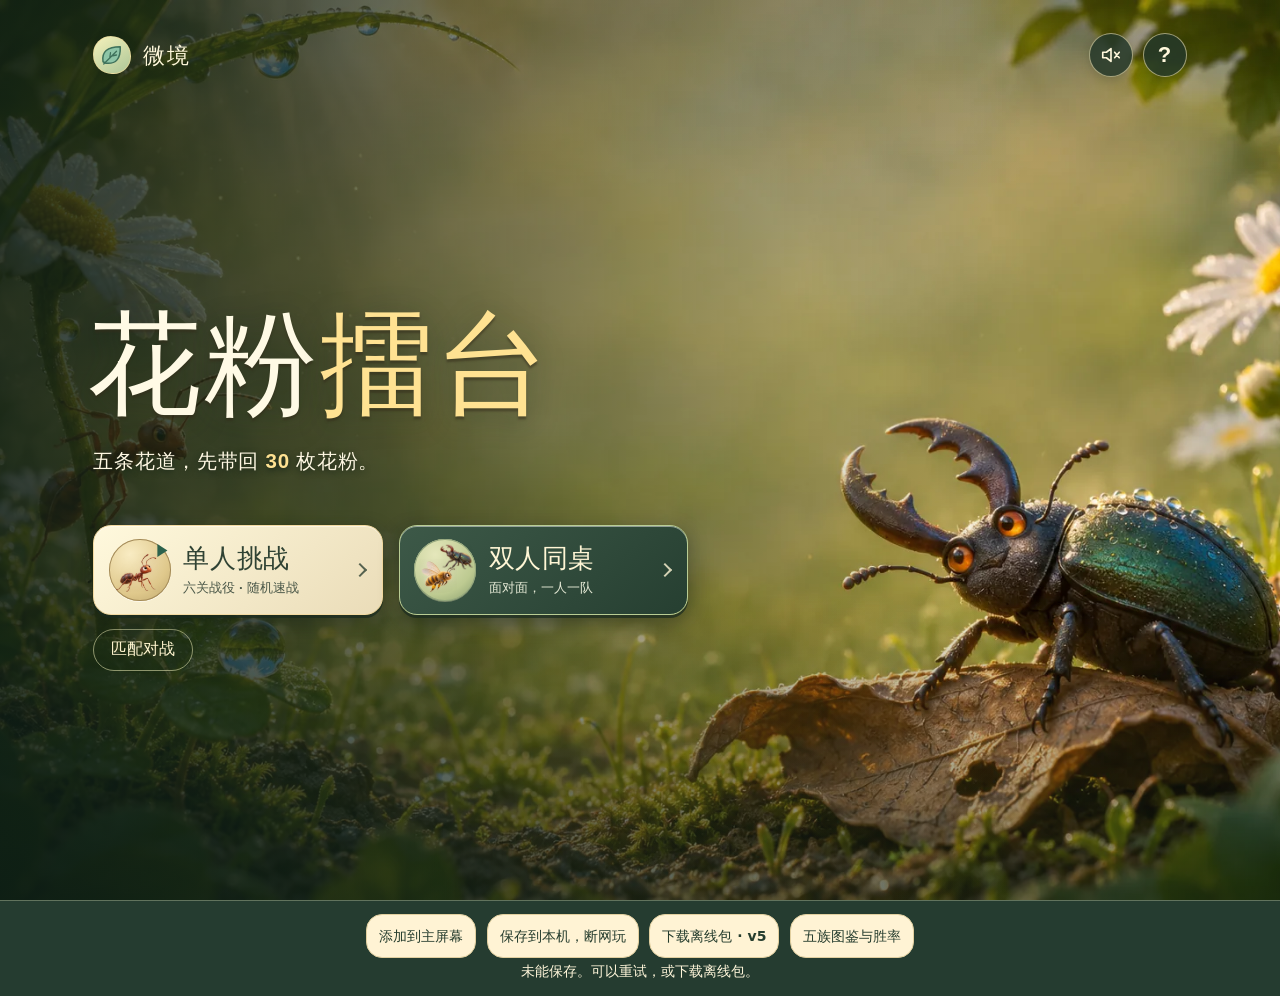
==== commit b3919d2d: "Add five six-stage campaigns, illustrated puzzles and a face-up boss card; rescore the meadow and pr" ====
--- a/docs/index.html
+++ b/docs/index.html
@@ -1,5 +1,5 @@
 <!doctype html>
-<html data-pollen-cache="pollen-table-de983718ab0f0555" lang="zh-CN">
+<html data-pollen-cache="pollen-table-ca32d812ec238e05" lang="zh-CN">
 <head>
   <meta charset="utf-8">
   <meta name="viewport" content="width=device-width,initial-scale=1,viewport-fit=cover">
@@ -1117,6 +1117,148 @@
 
 </style>
   <style>
+.campaign-puzzle[data-picture=ant] {--picture:url("./campaign-ant.webp")}
+.campaign-puzzle[data-picture=bee] {--picture:url("./campaign-bee.webp")}
+.campaign-puzzle[data-picture=beetle] {--picture:url("./campaign-beetle.webp")}
+.campaign-puzzle[data-picture=spider] {--picture:url("./campaign-spider.webp")}
+.campaign-puzzle[data-picture=butterfly] {--picture:url("./campaign-butterfly.webp")}
+.campaign-map {width:min(100%,1000px);margin:clamp(14px,5vh,56px) auto 34px;color:#fff7d7}
+.campaign-heading,.campaign-album header {display:flex;align-items:center;justify-content:space-between;gap:12px}
+.campaign-heading {margin-bottom:clamp(14px,3vh,28px)}
+.campaign-heading p {margin:0 0 4px;color:#ffdfa0;letter-spacing:.15em;font-weight:700}
+.campaign-heading h1,.campaign-album h2,.campaign-opponent h3 {margin:0;font-family:var(--display-face);line-height:1.2}
+.campaign-heading h1 {color:#fff8da;font-size:clamp(32px,4.6vw,65px)}
+.campaign-layout {display:grid;grid-template-columns:minmax(260px,.83fr) minmax(300px,1.17fr);gap:clamp(16px,2.3vw,34px);align-items:start}
+.campaign-stages {display:grid;gap:8px}
+.campaign-stage {display:grid;grid-template-columns:37px 1fr auto;gap:12px;align-items:center;text-align:left;min-height:52px;width:100%;padding:6px 14px 6px 8px;border-radius:13px;border:1px solid #d2c696;color:#304434;background:linear-gradient(120deg,#fff9e1,#ece2bd);box-shadow:0 3px 0 #13291e70}
+.campaign-stage.next-stage {border:2px solid #f7d269;background:#ffedb4}
+.campaign-stage.locked {opacity:1;color:#d2d7c1;border-color:#b1bf9566;background:#263c31e6;box-shadow:none}
+.stage-number {height:34px;aspect-ratio:1;display:grid;place-items:center;border-radius:50%;background:#3d5b40;color:#fff9df;font-size:19px;font-weight:800}
+.locked .stage-number {background:#566a54;color:#edf0e1}
+.stage-name {font-size:clamp(16px,2vw,21px);font-weight:750}
+.stage-lock,.stage-lock svg {width:20px;height:20px}
+.stage-go {font:700 28px/1 sans-serif}
+.campaign-stars {display:inline-flex;align-items:center;color:#807856;letter-spacing:0;font:700 19px/1.1 Arial,sans-serif;white-space:nowrap}
+.campaign-stars .lit {color:#b66d06}
+.campaign-album {padding:clamp(12px,2vw,24px);border:1px solid #bfad79;border-radius:19px;color:#2b3d30;background:#fff6dcee;box-shadow:0 5px 13px #17271a55}
+.campaign-album header {margin-bottom:12px}.campaign-album h2{font-size:clamp(21px,2.4vw,33px)}
+.campaign-album header>span {font-size:17px;font-weight:800;white-space:nowrap}
+.campaign-album p {margin:10px 0 0;font-size:14px}.campaign-album .solid {margin-top:12px}
+.campaign-puzzle {width:100%;aspect-ratio:3/2;display:block;position:relative;overflow:hidden;border:1px solid #7f8b68;border-radius:11px;background:#61715b}
+#sheet:has(.campaign-puzzle.large) {width:min(90vw,1000px);max-width:94vw}
+.campaign-puzzle.large {width:min(100%,108vh);margin:auto}
+.campaign-opponent {display:flex;gap:15px;align-items:center;margin:12px 0 14px}
+.campaign-opponent>svg {background:#e2e4c7;border-radius:50%;width:66px;height:66px;flex:none;padding:5px}
+.campaign-opponent small {font-size:14px;color:#475d43}.campaign-opponent h3 {font-size:27px;margin:4px 0 0}
+.campaign-skills {display:grid;gap:9px;padding:0;margin:12px 0;list-style:none}
+.campaign-skills li {display:grid;grid-template-columns:46px 1fr;gap:9px;align-items:center}
+.campaign-skill-art {display:grid;place-items:center;width:46px;height:42px;background:#ede2ec;border-radius:8px}
+.campaign-skill-art svg {width:100%;height:100%}.campaign-skills p {margin:3px 0 0;line-height:1.45}
+.boss-skill-cost {display:inline-flex;align-items:center;vertical-align:middle;gap:2px;margin-left:7px;font:700 13px/1 sans-serif}.boss-skill-cost svg {width:16px;height:16px}
+.skill-plus {display:inline-block;margin-left:5px;color:#603d71;background:#ead7ee;padding:2px 5px;border-radius:4px;font-size:11px;line-height:1.1}
+.medal-guide {display:flex;flex-wrap:wrap;gap:6px 14px;align-items:center;margin-top:16px;padding:9px 0;border-top:1px solid #c3b88e}
+.medal-guide small {width:100%;color:#445342}.medal-guide span {color:#945d00;font-size:15px;font-weight:700}.medal-guide b {color:#354636}
+.campaign-result {width:100%;display:flex;flex-wrap:wrap;gap:3px 12px;align-content:center;align-items:center;justify-content:center;color:#273e2d}
+.campaign-result>div:not(.campaign-puzzle) {display:flex;flex-direction:column;align-items:center;gap:2px}
+.campaign-result .campaign-puzzle {width:clamp(57px,12vw,122px);max-height:100%}
+.campaign-result strong {font-family:var(--display-face);font-size:clamp(19px,2.4vw,30px)}.campaign-result>div>span:last-child {text-align:center;font-size:14px}
+.campaign-result .campaign-stars {font-size:24px}
+.campaign-rival {color:inherit;background:transparent;padding:3px 4px;border:1px solid #9caa7c;border-radius:6px;text-align:left;font:inherit;font-weight:700;line-height:1.15}
+.battle .role-name.campaign-rival {display:inline-flex;gap:3px;align-items:center;min-height:36px}.campaign-rival small{font-size:12px}
+.campaign-rival:is(.chief,.fantasy) {border-color:#a87829;color:#5e430d;background:#ffe4a4}
+.campaign-rival.fantasy {border-color:#9771a2;color:#4e365b;background:#efe0f2}.campaign-rival svg {width:17px;height:15px;flex:none}
+.campaign-activity {color:#35462c;background:#f1edcb;padding:5px 9px;border-radius:8px;align-self:center;font-size:13px}
+.slot .web-clock {position:absolute;z-index:4;top:2px;left:2px;padding:1px 4px;background:#e3eff0;color:#254653;border:1px solid #65858b;border-radius:5px;font:bold clamp(9px,1.25vw,13px)/1.2 sans-serif}
+.tabletop .slot[data-side="1"] .web-clock {rotate:180deg}
+.solo-setup .home-actions {flex-wrap:wrap}
+.online-match-entry {background:none;color:#fff5cf;border:1px solid #e9e9b58c;border-radius:24px;min-height:42px;padding:6px 17px;margin-top:14px;font-weight:700}
+.campaign-double-target {box-shadow:inset 0 0 0 3px #b38328}
+.brood-counts {display:inline-flex;gap:2px;align-items:center;font-size:11px}
+.slot .bee-both {position:absolute;inset:auto 3px 2px auto;z-index:5;padding:2px 5px;border-radius:6px;color:#392810;background:#ffe09a;border:1px solid #997536;font-weight:800;font-size:clamp(10px,1.5vw,14px);line-height:1.2}
+.tabletop .slot[data-side="1"] .bee-both {inset:2px auto auto 3px;rotate:180deg}
+.solo-table .computer-seat .seat-inner,.solo-table[data-turn="1"] .pollen-count,
+.solo-table .slot[data-side="1"]>.unit-power,.solo-table .slot[data-side="1"]>.brood-marker,
+.solo-table .slot[data-side="1"]>.no-harvest,.solo-table .collection-result[data-award="1"] b {transform:none}
+.solo-table .slot[data-side="1"] .web-clock,.solo-table .slot[data-side="1"] .bee-both {rotate:none}
+.solo-table .computer-seat .roles {width:100%}
+.solo-table .computer-seat .cpu-hand {width:100%;max-width:850px;grid-template-columns:repeat(6,minmax(0,1fr));gap:clamp(3px,1vw,14px);min-height:var(--cpu-height);align-items:stretch}
+.solo-table .computer-seat .cpu-hand.with-public {grid-template-columns:repeat(6,minmax(0,1fr)) minmax(64px,1.28fr)}
+.solo-table {--cpu-height:clamp(66px,10dvh,108px)}
+.cpu-back {position:relative;isolation:isolate;display:grid;place-items:center;min-width:0;justify-self:center;height:var(--cpu-height);width:min(100%,calc(var(--cpu-height)*.86));border:2px solid #a9a878;border-radius:clamp(5px,1vw,11px);background-color:#345646;background-image:repeating-linear-gradient(45deg,transparent 0 8px,#d5d7a311 8px 9px);box-shadow:inset 0 0 0 2px #284e42,0 2px 2px #1c351c45}
+.cpu-back::before {content:"";position:absolute;inset:4px;border:1px solid #bdc297ad;border-radius:inherit}
+.cpu-back .icon {width:43%;height:43%;transform:rotate(155deg);filter:sepia(.3);opacity:.9}
+.solo-table .computer-seat.active-seat .cpu-back {box-shadow:inset 0 0 0 2px #284e42,0 0 0 2px #e2cd87}
+.solo-table .cpu-toolbar {min-height:21px;display:flex;align-items:center;justify-content:center;gap:6px}
+.cpu-turn {padding:2px 8px;color:#485746;font-weight:700;font-size:12px;white-space:nowrap}
+.computer-seat.active-seat .cpu-turn {color:#fff9df;background:#3d6047;border-radius:12px}
+.cpu-toolbar .campaign-activity {font-size:12px;padding:2px 6px}
+.cpu-hand .public-skill {grid-column:7;grid-row:1;position:relative;min-width:44px;max-width:128px;height:var(--cpu-height);width:100%;padding:2px 3px;display:grid;grid-template-rows:auto minmax(0,1fr) auto;justify-items:center;align-items:center;border:2px solid #865735;border-radius:9px;background:linear-gradient(130deg,#fff0b9,#fae5be 55%,#ecd7dd);box-shadow:0 2px 3px #67463047;color:#463221;line-height:1.1}
+.public-skill>small {color:#654214;padding:1px 4px;background:#ffe09a;border-radius:5px;justify-self:start;font-size:clamp(10px,1.2vw,13px);font-weight:800}
+.public-cost {position:absolute;right:3px;top:3px;display:flex;gap:1px;align-items:center;font-size:clamp(11px,1.4vw,16px);font-weight:800}.public-cost .icon {width:13px;height:13px}
+.public-art,.public-art svg {width:100%;height:100%;min-height:0;display:block;pointer-events:none}
+.public-skill strong {font-size:clamp(11px,1.4vw,16px);white-space:nowrap}.public-skill strong i {font:800 .9em/1 sans-serif;color:#704476}
+.cpu-hand .public-skill.spent {border-style:dashed;background:#e6e3cf;box-shadow:none;color:#5c6153}.public-skill.spent b {font-size:13px;grid-row:2}
+.cpu-back,.public-skill {align-self:center}
+@media(max-width:640px) and (orientation:portrait) {
+  .solo-table .computer-seat {padding:3px 5px}
+  .solo-table {--cpu-height:clamp(46px,7.5dvh,66px)}
+  .solo-table .computer-seat .cpu-hand {gap:3px}
+  .solo-table .cpu-toolbar {min-height:18px;margin:2px 0}
+  .solo-table .cpu-toolbar .campaign-activity {max-width:75%;line-height:1.12}
+  .solo-table .cpu-turn {font-size:11px;padding:1px 5px}
+  .solo-table .computer-seat .unseen-hand small {display:none}
+}
+@media(orientation:landscape) and (max-height:590px) {
+  .solo-table {--cpu-height:clamp(46px,13dvh,65px)}
+  .solo-table .computer-seat .seat-inner {grid-template-columns:112px minmax(0,1fr) minmax(64px,13%);gap:3px}
+  .solo-table .computer-seat .cpu-hand {gap:3px}
+  .solo-table .cpu-toolbar {flex-direction:column;line-height:1.12}
+  .solo-table .cpu-toolbar .campaign-activity {font-size:10px}
+  .solo-table .public-skill {border-width:1px}.solo-table .public-cost {font-size:11px}.solo-table .public-cost .icon {width:11px;height:11px}
+}
+@media(max-width:640px) and (orientation:portrait) and (min-height:700px) {
+  .battle.tabletop.solo-table {--seat-card-h:clamp(84px,14dvh,124px);--lane-cell-h:clamp(78px,13.6dvh,115px);--cpu-height:clamp(60px,8dvh,80px);grid-template-rows:auto minmax(max-content,.45fr) auto minmax(max-content,1fr)}
+}
+@media(max-width:374px) and (orientation:portrait) {
+  .solo-table .computer-seat .roles {display:grid;grid-template-columns:minmax(0,1fr) auto;gap:2px 4px}
+  .solo-table .computer-seat .roles>.row:first-child {grid-area:1/1}
+  .solo-table .computer-seat .roles>.row:last-child {grid-area:1/2;justify-content:end}
+  .solo-table .computer-seat .pile-group {grid-area:2/1/3/3;justify-content:center}
+}
+@media(max-width:640px) {
+  .campaign-map {margin:10px 0 22px}
+  .campaign-layout {grid-template-columns:1fr;gap:15px}
+  .campaign-stages {grid-template-columns:1fr 1fr;gap:6px}
+  .campaign-stage {grid-template-columns:26px 1fr;padding:6px;gap:4px;min-height:56px}
+  .stage-number {grid-row:span 2;height:26px;font-size:15px}
+  .stage-name {font-size:15px}.stage-go,.stage-lock,.stage-lock svg {height:14px;width:14px;line-height:12px;font-size:17px}
+  .stage-go,.campaign-stage .campaign-stars,.stage-lock {grid-column:2;font-size:13px}
+  .campaign-album {width:100%;max-width:440px;margin:auto}
+  .solo-setup .home-actions {gap:7px}.solo-setup .home-actions>button {padding:8px 10px}
+}
+@media(max-height:480px) and (orientation:landscape) {
+  .campaign-map {margin:6px 0}.campaign-heading {margin-bottom:8px}.campaign-heading h1 {font-size:27px}
+  .campaign-layout {grid-template-columns:minmax(210px,.95fr) minmax(190px,1fr);gap:12px}
+  .campaign-stage {min-height:40px;padding-block:3px}.campaign-stages {gap:4px}
+  .campaign-album {padding:10px}.campaign-album h2 {font-size:20px}
+  .online-match-entry {margin-top:7px;min-height:35px}
+}
+
+</style>
+  <style>
+.puzzle-geometry {position:absolute;inset:0;overflow:hidden;isolation:isolate;background:radial-gradient(ellipse at 20% 2%,#596854,#283b34 80%);border-radius:inherit}
+.puzzle-paint,.puzzle-seams {position:absolute;inset:0;width:100%;height:100%;pointer-events:none}
+.puzzle-paint {background-image:var(--picture);background-size:100% 100%;background-repeat:no-repeat}
+.puzzle-seams path {fill:none;stroke-width:.85;stroke-linejoin:round;stroke:#fff0bc99}
+.puzzle-seams .unearned path {fill:#31423b;stroke:#d4d1a970}
+.puzzle-seams .unearned:nth-child(2n) path {fill:#394a41}
+.puzzle-seams text {fill:#efe4bd;text-anchor:middle;dominant-baseline:central;font:600 12px system-ui,sans-serif}
+.puzzle-seams .just-earned path {stroke:#fff2ab;stroke-width:2;animation:puzzle-piece-light 1.05s ease-out 2}
+@keyframes puzzle-piece-light {from{fill:#fff1b9b3}to{fill:transparent}}
+@media(prefers-reduced-motion:reduce){.puzzle-seams .just-earned path{animation:none}}
+
+</style>
+  <style>
 .chanson-tools { display:inline-flex; align-items:center; gap:6px }
 .chanson-toggle.round-btn { flex:0 0 auto; padding:0; inline-size:44px; block-size:44px; display:inline-grid; place-items:center }
 .chanson-toggle svg { display:block; width:22px; height:22px; fill:none; stroke:currentColor; stroke-width:1.8; stroke-linecap:round; stroke-linejoin:round }
@@ -1182,15 +1324,78 @@
 </script>
   <script>
 (function (root, factory) {
-  if (typeof module === "object" && module.exports) module.exports = factory(require("./tuning.js"));
-  else root.Pollen = factory(root.PollenTuning);
-})(typeof window === "object" ? window : globalThis, function (tuning) {
+  if (typeof module === "object" && module.exports) module.exports = factory();
+  else root.PollenCampaignRules = factory();
+})(typeof window === "object" ? window : globalThis, function () {
+  "use strict";
+  // Remaining factions sorted by the player's default-deck wins in balance-result.json.
+  // 1,600 matches per pair, seed blocks 820000–820399.
+  const order = {
+    ant: ["bee", "spider", "beetle", "butterfly"],
+    bee: ["beetle", "butterfly", "spider", "ant"],
+    beetle: ["spider", "ant", "butterfly", "bee"],
+    spider: ["butterfly", "bee", "ant", "beetle"],
+    butterfly: ["ant", "beetle", "bee", "spider"],
+  };
+  // The two hardest rival skills for each player faction in campaign-skill-results.json.
+  // Partners and utility cards match on both sides, across five equally weighted recipes.
+  const counters = {
+    ant: ["spider", "beetle"], bee: ["ant", "spider"], beetle: ["ant", "butterfly"],
+    spider: ["ant", "beetle"], butterfly: ["ant", "spider"],
+  };
+  // First four counts correspond to the four partner costs.
+  const elite = {
+    ant:       { partners: [2, 3, 4, 3], hits: [2], supplies: 1 },
+    bee:       { partners: [3, 2, 4, 2], hits: [2], supplies: 1 },
+    beetle:    { partners: [2, 2, 4, 2], hits: [], supplies: 1 },
+    spider:    { partners: [2, 3, 2, 3], hits: [1,2], supplies: 1 },
+    butterfly: { partners: [2, 3, 4, 3], hits: [2], supplies: 1 },
+  };
+  // Finale lists retain the native enhanced card and make room for both foreign skills.
+  // extraCounter is an additional copy of the strongest foreign skill in the control.
+  const finale = {
+    ant:       { partners: [3,3,2,1], extraCounter: 0 },
+    bee:       { partners: [3,2,4,2], hits:[2], extraCounter: 0 },
+    beetle:    { partners: [2,2,2,4], hits:[2,3], extraCounter: 0 },
+    spider:    { partners: [4,3,2,2], hits:[1], extraCounter: 0 },
+    butterfly: { partners: [2,1,3,5], hits:[1], extraCounter: 0 },
+  };
+  function encounter(faction, stage, getDefault) {
+    if (!Object.hasOwn(order, faction) || !Number.isInteger(stage) || stage < 1 || stage > 6)
+      throw new RangeError("战役需要五族之一和第1至6关");
+    const opponent = stage < 5 ? order[faction][stage - 1] : faction;
+    if (stage < 5) {
+      const deck = getDefault(opponent);
+      return { faction, stage, opponent, deck, skills: [{ faction: opponent, enhanced: false, copies: deck.specials }] };
+    }
+    const preset = stage === 5 ? elite[faction] : finale[faction];
+    const partners = preset.partners.flatMap((copies, i) => Array(copies).fill(i + 1));
+    const hits = [...(preset.hits || [])], supplies = preset.supplies ?? 1;
+    const specials = 16 - partners.length - hits.length - supplies;
+    const deck = { partners, hits, supplies, specials };
+    const extra = stage === 6 ? finale[faction].extraCounter : 0;
+    const skills = [{ faction, enhanced: true, copies: stage === 6 ? specials - 2 - extra : specials }];
+    if (stage === 6) skills.push(...counters[faction].map((f,i) => ({ faction: f, enhanced: false, copies: 1 + (i === 0 ? extra : 0) })));
+    return { faction, stage, opponent, deck, skills };
+  }
+  // Weights give a public, hypothetical one-card counterplay a discount for an unknown hand.
+  const hornetTactics = { deployment:[0,0.76,0.65,0.53,0.42], hit:0.24, transfer:0.67, preparation:0.18, risk:0.95 };
+  return { encounter, hornetTactics };
+});
+
+</script>
+  <script>
+(function (root, factory) {
+  if (typeof module === "object" && module.exports) module.exports = factory(require("./tuning.js"), require("./campaign-rules.js"));
+  else root.Pollen = factory(root.PollenTuning, root.PollenCampaignRules);
+})(typeof window === "object" ? window : globalThis, function (tuning, campaigns) {
   "use strict";
 
   const lanes = [0, 1, 2, 3, 4];
   const deckLimit = 16;
   const adjacent = lanes.map(lane => [lane - 1, lane + 1].filter(i => i >= 0 && i < lanes.length));
   const facing = lanes.map(lane => [lane]);
+  const hornetDestinations = lanes.map(lane => [...adjacent[lane], lane]);
   const factions = Object.keys(tuning.factions);
   const partnerCosts = [1, 2, 3, 4];
   const hitImpacts = [1, 2, 3]; // Saved deck.hits values are strengths, including old recipes.
@@ -1199,14 +1404,43 @@
   const powerForCost = cost => [0, 1, 3, 5, 7][cost];
   const projectedPower = unit => unit?.power || 0;
   const scorePower = (unit, isWebbed) => isWebbed ? 0 : projectedPower(unit);
-  // With two surviving cocoons, the one placed first takes the single shared pile.
-  function feedingSide(brood0, brood1, first) {
-    if (brood0 && brood1) return first;
-    return brood0 ? 0 : brood1 ? 1 : null;
+  // Every surviving cocoon at a given flower gets an equal whole-number share.
+  // Compute all five flowers from one snapshot before changing any cocoon or pile.
+  function broodMeal(state, lane) {
+    if (state.result?.meals) return state.result.meals[lane];
+    const diners = [], counts = [0, 0], shares = [0, 0];
+    for (const side of [0, 1]) {
+      for (const home of lanes) {
+        const forage = state.broodForage[side][home];
+        if (!state.broods[side][home] || !(forage ? forage.includes(lane) : home === lane)) continue;
+        diners.push({ side, home, amount: 0 });
+        counts[side]++;
+      }
+    }
+    const pollen = state.pollen[lane];
+    const each = diners.length ? Math.floor(pollen / diners.length) : 0;
+    for (const diner of diners) { diner.amount = each; shares[diner.side] += each; }
+    return { counts, shares, remaining: pollen - each * diners.length, diners };
+  }
+  function projectedHatch(state, side, home) {
+    if (state.result) return state.result.hatches[side][home];
+    const base = state.broods[side][home];
+    if (!base) return 0;
+    const forage = state.broodForage[side][home];
+    let power = base;
+    for (const lane of (forage || [home])) {
+      const diner = broodMeal(state, lane).diners.find(d => d.side === side && d.home === home);
+      power += diner.amount;
+    }
+    return power;
   }
   function laneFeeder(state, lane) {
-    return state.result ? state.result.feeders[lane] :
-      feedingSide(state.broods[0][lane], state.broods[1][lane], state.broodFirst[lane]);
+    const [a, b] = broodMeal(state, lane).counts;
+    return a && !b ? 0 : b && !a ? 1 : null;
+  }
+  function webDuration(state, side, lane) {
+    const source = state.result || state;
+    return source.webs[side][lane] ? (source.lastingWebs[side][lane] ? 2 : 1) : 0;
   }
   function lanePower(state, side, lane) {
     const webs = state.result?.webs || state.webs;
@@ -1216,6 +1450,8 @@
   const emptyBoard = () => rows(null);
   const specialRules = faction => tuning.factions[faction];
   const specialCost = faction => specialRules(faction).cost;
+  const skillOf = (card, fallbackFaction) => card?.skill || fallbackFaction;
+  const campaignEncounter = (faction, stage) => campaigns.encounter(faction, stage, defaultDeck);
   function defaultDeck(faction = "ant") {
     const preset = (specialRules(faction) || specialRules("ant")).deck;
     return { partners: [...preset.partners], hits: [...preset.hits], specials: preset.specials, supplies: preset.supplies };
@@ -1302,11 +1538,11 @@
     return state[stream] / 4294967296;
   }
 
-  function pollenIndex(state, choices) {
+  function randomIndex(state, choices, stream) {
     // Equal-sized buckets; reject the few leftover values when 2^32 isn't divisible by choices.
     const size = Math.floor(4294967296 / choices);
     let value;
-    do { value = random(state, "pollenSeed") * 4294967296; } while (value >= size * choices);
+    do { value = random(state, stream) * 4294967296; } while (value >= size * choices);
     return Math.floor(value / size);
   }
 
@@ -1314,7 +1550,7 @@
     const weights = tuning.pollenWeights;
     const total = weights.reduce((a,b) => a + b, 0);
     const pollen = lanes.map(() => {
-      let roll = pollenIndex(state, total);
+      let roll = randomIndex(state, total, "pollenSeed");
       for (let value = 0; value < weights.length; value++) {
         if (roll < weights[value]) return value;
         roll -= weights[value];
@@ -1332,27 +1568,47 @@
     }
   }
 
-  function makePlayer(faction, deck, side, state) {
+  function makePlayer(faction, deck, side, state, skills) {
     if (!factions.includes(faction)) throw new Error("未知的虫队");
     if (!validateDeck(deck) && legacyRecipe(deck)) deck = migrateDeck(deck, faction);
     if (!validateDeck(deck)) throw new Error("每副牌共 16 张，其中至少要有 1 张伙伴");
     const draw = deck.partners.map((cost, i) => ({ id: side + "-partner-" + i, kind: "partner", cost }));
     draw.push(...deck.hits.map((impact, i) => ({ id: side + "-hit-" + i, kind: "hit", cost: hitCost(impact), impact })));
-    for (let i = 0; i < deck.specials; i++) {
-      draw.push({ id: side + "-special-" + i, kind: "special", cost: specialCost(faction) });
+    skills ??= [{ faction, enhanced: false, copies: deck.specials }];
+    let i = 0;
+    for (const spec of skills) {
+      for (let n = 0; n < spec.copies; n++, i++) {
+        draw.push({ id: side + "-special-" + i, kind: "special", skill: spec.faction, enhanced: spec.enhanced, cost: specialCost(spec.faction) });
+      }
     }
     for (let i = 0; i < deck.supplies; i++) {
       draw.push({ id: side + "-supply-" + i, kind: "supply", cost: supplyCost });
     }
     shuffle(draw, state);
     const deckOptions = { minPartner: Math.min(...deck.partners),
-      minHit: deck.hits.length ? Math.min(...deck.hits.map(hitCost)) : null, hasSpecial: deck.specials > 0 };
+      minHit: deck.hits.length ? Math.min(...deck.hits.map(hitCost)) : null, hasSpecial: deck.specials > 0, skills };
     return { faction, sun: 3, score: 0, passed: false, canCycle: true, deckOptions,
       hand: [], draw, discard: [] };
   }
 
   function drawEvent(type, side = null, cardId = null) {
     return { type, side, cardId, drawn: [[], []], reshuffles: [0, 0] };
+  }
+
+  function dealPublicSkill(state) {
+    if (state.campaign?.stage !== 6) return;
+    const skills = state.campaign.skills;
+    const spec = skills[randomIndex(state,skills.length,"publicSeed")];
+    const card = { id:"1-public-"+state.round, kind:"special", skill:spec.faction, enhanced:spec.enhanced,
+      cost:specialCost(spec.faction), public:true };
+    state.players[1].publicSkill = card;
+    state.lastEvent.revealedSkill = card;
+  }
+  const visibleSkill = (state, side) => state.players[side].publicSkill || null;
+  function cardForAction(state, side, action) {
+    const id = typeof action === "string" ? action : action?.card;
+    const card = visibleSkill(state,side);
+    return card && card.id === id ? card : state.players[side].hand.find(c => c.id === id) || null;
   }
 
   function drawOne(state, player, side) {
@@ -1385,52 +1641,67 @@
     const rng = options.rng || Math.random;
     const first = options.first ?? (rng() < 0.5 ? 0 : 1);
     if (![0, 1].includes(first)) throw new Error("先手须为 0 或 1");
-    const teams = options.factions || ["ant", "beetle"];
+    const campaign = options.campaign ? campaignEncounter(options.campaign.faction, options.campaign.stage) : null;
+    const teams = campaign ? [campaign.faction, campaign.opponent] : options.factions || ["ant", "beetle"];
     const decks = options.decks || [];
     const seed = Math.floor(rng() * 4294967296) >>> 0;
     const state = { round: 1, first, turn: first, phase: "play", winner: null, result: null,
-      board: emptyBoard(), webs: rows(false), broods: rows(0), broodFirst: lanes.map(() => null),
+      board: emptyBoard(), webs: rows(false), lastingWebs: rows(false), broods: rows(0), broodForage: rows(null),
       eaten: lanes.map(() => 0), players: [],
       lastEvent: drawEvent("deal"), seed, pollenSeed: (seed ^ 0x9e3779b9) >>> 0 };
+    if (campaign) state.campaign = { faction: campaign.faction, stage: campaign.stage, skills: campaign.skills };
+    if (campaign?.stage === 6) state.publicSeed = (seed ^ 0xa341316c) >>> 0;
     // The public flower layout is independent of shuffles and private draw history.
     state.pollen = freshPollen(state);
     for (const side of [0, 1]) {
-      const player = makePlayer(teams[side], decks[side] ?? defaultDeck(teams[side]), side, state);
+      const elite = side === 1 && campaign;
+      const player = makePlayer(teams[side], elite ? elite.deck : decks[side] ?? defaultDeck(teams[side]), side, state, elite ? elite.skills : undefined);
       refill(state, player, side);
       state.players.push(player);
     }
+    dealPublicSkill(state);
     return state;
   }
 
   // Context has only the acting player's cards and the shared board.
   function context(state, side) {
     const p = state.players[side];
-    return { side, own: state.board[side], enemy: state.board[1 - side], pollen: state.pollen, broodFirst: state.broodFirst,
+    return { side, own: state.board[side], enemy: state.board[1 - side], pollen: state.pollen,
+      ownForage: state.broodForage[side], enemyForage: state.broodForage[1 - side],
+      ownLasting: state.lastingWebs[side], enemyLasting: state.lastingWebs[1 - side],
       ownWeb: state.webs[side], enemyWeb: state.webs[1 - side],
       ownBrood: state.broods[side], enemyBrood: state.broods[1 - side],
-      faction: p.faction, sun: p.sun, hand: p.hand, canCycle: p.canCycle,
+      faction: p.faction, sun: p.sun, hand: p.hand, publicSkill:visibleSkill(state,side), canCycle: p.canCycle,
       available: availableDraws(p), deckOptions: p.deckOptions };
   }
 
-  function destinations(faction, from) { return (faction === "spider" || faction === "butterfly" ? facing : adjacent)[from]; }
-  function specialFits(c, from, to) {
-    switch (c.faction) {
-      case "ant": return c.own[from]?.power > 0 && Boolean(c.own[to]);
+  function destinations(faction, from, enhanced = false) {
+    if (enhanced && faction === "butterfly") return lanes;
+    if (enhanced && faction === "ant") return facing[from];
+    if (enhanced && faction === "bee") return hornetDestinations[from];
+    return (faction === "spider" || faction === "butterfly" ? facing : adjacent)[from];
+  }
+  function specialFits(c, from, to, faction = c.faction, enhanced = false) {
+    switch (faction) {
+      case "ant": return c.own[from]?.power > 0 && (enhanced ? adjacent[from].some(i => c.own[i]) : Boolean(c.own[to]));
       case "beetle": return Boolean(c.own[from] && c.enemy[from]);
-      case "bee": return c.pollen[from] > 0 && Boolean(c.own[to]);
+      case "bee": return Boolean(c.own[to]) && (enhanced && from === to ?
+        adjacent[to].length === 2 && adjacent[to].every(i => c.pollen[i] > 0) : c.pollen[from] > 0);
       case "spider": return !c.enemyWeb[to] || c.enemyBrood[to] > 0;
       case "butterfly": return Boolean(c.own[from]) && !c.ownBrood[from];
     }
   }
 
-  function moves(c, showEveryCard = false) {
+  function moves(c, showEveryCard = false, legacyDouble = false) {
     const list = [];
     const seen = new Set();
-    for (const card of c.hand) {
-      if (showEveryCard && c.canCycle && c.available > 0) list.push({ type: "cycle", card: card.id });
+    // Where effects match, the AI spends the expiring public card first.
+    for (const card of (c.publicSkill ? [c.publicSkill,...c.hand] : c.hand)) {
+      if (!card.public && showEveryCard && c.canCycle && c.available > 0) list.push({ type: "cycle", card: card.id });
       if (card.cost > c.sun) continue;
       // Public legal actions include every physical card. The AI can skip duplicate branches.
-      const key = card.kind + (card.impact ?? card.cost);
+      const skill = skillOf(card, c.faction);
+      const key = card.kind === "special" ? "special" + skill + card.enhanced : card.kind + (card.impact ?? card.cost);
       if (!showEveryCard && seen.has(key)) continue;
       seen.add(key);
       if (card.kind === "supply") {
@@ -1445,11 +1716,23 @@
         }
         continue;
       }
+      if (skill === "bee" && card.enhanced) {
+        for (const to of lanes) {
+          if (!c.own[to]) continue;
+          const sources = adjacent[to].filter(lane => c.pollen[lane] > 0);
+          if (!legacyDouble || sources.length === 1) {
+            for (const from of sources) list.push({ type:"special", card:card.id, from, to });
+          }
+          if (sources.length === 2) list.push({ type:"special", card:card.id, from:to, to });
+        }
+        continue;
+      }
       for (const from of lanes) {
-        for (const to of destinations(c.faction, from)) {
-          if (specialFits(c, from, to)) {
-            list.push({ type: "special", card: card.id, from, to });
-          }
+        for (const to of destinations(skill, from, card.enhanced)) {
+          if (!specialFits(c, from, to, skill, card.enhanced)) continue;
+          if (skill === "butterfly" && card.enhanced) {
+            for (const also of lanes) if (to < also) list.push({ type: "special", card: card.id, from, to, also });
+          } else list.push({ type: "special", card: card.id, from, to });
         }
       }
     }
@@ -1462,30 +1745,43 @@
     return moves(context(state, side), true);
   }
 
+  const contextCard = (c,id) => c.publicSkill?.id === id ? c.publicSkill : c.hand.find(card => card.id === id);
   function applyToContext(c, act) {
-    const index = c.hand.findIndex(card => card.id === act.card);
-    const [card] = c.hand.splice(index, 1);
+    let card;
+    if (c.publicSkill?.id === act.card) {
+      card = c.publicSkill;
+      c.publicSkill = null;
+    } else {
+      const index = c.hand.findIndex(card => card.id === act.card);
+      [card] = c.hand.splice(index, 1);
+    }
     c.sun -= card.cost;
     if (act.type === "special") {
-      const rules = specialRules(c.faction);
-      if (c.faction === "ant") {
-        const unit = c.own[act.to];
-        c.own[act.to] = { ...unit, power: unit.power + c.own[act.from].power };
-      } else if (c.faction === "beetle") {
+      const skill = skillOf(card, c.faction), rules = specialRules(skill);
+      if (skill === "ant") {
+        for (const to of (card.enhanced ? adjacent[act.from] : [act.to])) {
+          const unit = c.own[to];
+          if (unit) c.own[to] = { ...unit, power: unit.power + c.own[act.from].power };
+        }
+      } else if (skill === "beetle") {
         const pushed = c.enemy[act.from];
         c.ownWeb[act.from] = false;
+        c.ownLasting[act.from] = false;
         c.enemy[act.from] = c.enemy[act.to];
-        c.enemy[act.to] = { ...pushed, power: Math.max(0, pushed.power - rules.pushLoss) };
-      } else if (c.faction === "bee") {
-        const amount = c.pollen[act.from];
-        c.pollen[act.from] = 0;
-        c.pollen[act.to] += amount;
-      } else if (c.faction === "spider") {
+        c.enemy[act.to] = { ...pushed, power: Math.max(0, pushed.power - (card.enhanced ? 4 : rules.pushLoss)) };
+      } else if (skill === "bee") {
+        for (const source of (card.enhanced && act.from === act.to ? adjacent[act.to] : [act.from])) {
+          c.pollen[act.to] += c.pollen[source];
+          c.pollen[source] = 0;
+        }
+      } else if (skill === "spider") {
         c.enemyWeb[act.from] = true;
+        if (card.enhanced) c.enemyLasting[act.from] = true;
         c.enemyBrood[act.from] = 0;
-      } else if (c.faction === "butterfly") {
-        if (!c.enemyBrood[act.from]) c.broodFirst[act.from] = c.side;
+        c.enemyForage[act.from] = null;
+      } else if (skill === "butterfly") {
         c.ownBrood[act.from] = rules.hatchPower;
+        c.ownForage[act.from] = card.enhanced ? [act.to, act.also] : null;
       }
     } else if (card.kind === "partner") {
       const base = powerForCost(card.cost);
@@ -1499,23 +1795,21 @@
 
   function finishRound(state) {
     const gain = [0, 0];
-    const feeders = lanes.map(lane => laneFeeder(state, lane));
+    const meals = lanes.map(lane => broodMeal(state, lane));
+    const feeders = meals.map(({ counts: [a, b] }) => a && !b ? 0 : b && !a ? 1 : null);
     const winners = lanes.map(lane => {
-      const feeder = feeders[lane];
-      if (feeder !== null) {
-        const meal = state.pollen[lane];
-        state.broods[feeder][lane] += meal;
-        state.eaten[lane] = meal;
-        state.pollen[lane] = 0;
-        return null;
-      }
+      const meal = meals[lane];
+      for (const diner of meal.diners) state.broods[diner.side][diner.home] += diner.amount;
+      state.eaten[lane] = state.pollen[lane] - meal.remaining;
+      state.pollen[lane] = meal.remaining;
+      if (meal.diners.length && !meal.remaining) return null;
       const a = scorePower(state.board[0][lane], state.webs[0][lane]);
       const b = scorePower(state.board[1][lane], state.webs[1][lane]);
       const winner = a === b ? null : a > b ? 0 : 1;
       if (winner !== null) gain[winner] += state.pollen[lane];
       return winner;
     });
-    state.result = { gain, winners, feeders, webs: state.webs };
+    state.result = { gain, winners, feeders, meals, hatches: state.broods.map(row => [...row]), webs: state.webs, lastingWebs: state.lastingWebs };
     state.webs = rows(false);
     state.players.forEach((player, i) => { player.score += gain[i]; });
     const [a, b] = state.players.map(player => player.score);
@@ -1532,7 +1826,7 @@
     if (!b || a.type !== b.type) return false;
     if (a.type === "pass") return true;
     if (a.type === "cycle" || a.type === "supply") return a.card === b.card;
-    if (a.type === "special") return a.card === b.card && a.from === b.from && a.to === b.to;
+    if (a.type === "special") return a.card === b.card && a.from === b.from && a.to === b.to && a.also === b.also;
     return a.card === b.card && a.lane === b.lane;
   }
 
@@ -1559,7 +1853,8 @@
       const used = applyToContext(c, act);
       // Hold the played supply out of the discard pile until its draws finish.
       if (act.type === "supply") refill(result, p, side);
-      p.discard.push(used);
+      if (used.public) p.publicSkill = null;
+      else p.discard.push(used);
       p.sun = c.sun;
     }
     if (result.players.every(player => player.passed)) finishRound(result);
@@ -1575,9 +1870,10 @@
     result.phase = "play";
     result.result = null;
     result.board = emptyBoard();
-    result.webs = rows(false);
+    result.webs = state.result.lastingWebs.map(row => [...row]);
+    result.lastingWebs = rows(false);
     result.broods = rows(0);
-    result.broodFirst = lanes.map(() => null);
+    result.broodForage = rows(null);
     result.eaten = lanes.map(() => 0);
     result.pollen = freshPollen(result);
     result.lastEvent = drawEvent("round");
@@ -1595,57 +1891,81 @@
       player.canCycle = true;
       refill(result, player, side);
     }
+    dealPublicSkill(result);
     return result;
   }
 
   function after(c, action) {
     const next = { ...c, hand: [...c.hand], own: [...c.own],
       enemy: [...c.enemy], pollen: [...c.pollen] };
-    if (action.type === "special" && c.faction === "spider") {
+    const skill = action.type === "special" && skillOf(contextCard(c,action.card), c.faction);
+    if (skill === "spider") {
       next.enemyWeb = [...c.enemyWeb];
       next.enemyBrood = [...c.enemyBrood];
-    }
-    if (action.type === "special" && c.faction === "beetle") next.ownWeb = [...c.ownWeb];
-    if (action.type === "special" && c.faction === "butterfly") {
+      next.enemyForage = [...c.enemyForage];
+      next.enemyLasting = [...c.enemyLasting];
+    }
+    if (skill === "beetle") { next.ownWeb = [...c.ownWeb]; next.ownLasting = [...c.ownLasting]; }
+    if (skill === "butterfly") {
       next.ownBrood = [...c.ownBrood];
-      next.broodFirst = [...c.broodFirst];
+      next.ownForage = [...c.ownForage];
     }
     applyToContext(next, action);
     return next;
   }
 
+  function projectedMeals(c) {
+    if (c.ownForage.every(i => i === null) && c.enemyForage.every(i => i === null)) return null;
+    const remaining = [], hatch = [[...c.ownBrood], [...c.enemyBrood]];
+    const table = { broods: [c.ownBrood, c.enemyBrood], broodForage: [c.ownForage, c.enemyForage], pollen: c.pollen };
+    for (const lane of lanes) {
+      const meal = broodMeal(table, lane);
+      remaining[lane] = meal.remaining;
+      for (const diner of meal.diners) hatch[diner.side][diner.home] += diner.amount;
+    }
+    return { remaining, hatch };
+  }
+  function pollenLeft(c, lane, projected) {
+    if (projected) return projected.remaining[lane];
+    const diners = Number(c.ownBrood[lane] > 0) + Number(c.enemyBrood[lane] > 0);
+    return diners ? c.pollen[lane] % diners : c.pollen[lane];
+  }
   function evaluate(c, couldRespond, foeSun, myScore, foeScore) {
     let value = 0, future = 0;
     const largestPartner = powerForCost(Math.min(foeSun, 4));
+    const projected = projectedMeals(c);
     for (const lane of lanes) {
       if (c.ownBrood[lane] || c.enemyBrood[lane]) {
-        const feeder = feedingSide(c.ownBrood[lane], c.enemyBrood[lane], c.broodFirst[lane] === c.side ? 0 : 1);
-        const hatchLead = c.ownBrood[lane] - c.enemyBrood[lane] + (feeder === 0 ? c.pollen[lane] : -c.pollen[lane]);
+        const hatchLead = projected ? projected.hatch[0][lane] - projected.hatch[1][lane] :
+          c.ownBrood[lane] - c.enemyBrood[lane] + (Number(c.ownBrood[lane] > 0) - Number(c.enemyBrood[lane] > 0)) * c.pollen[lane];
         if (hatchLead) future += Math.sign(hatchLead) * (0.55 + 0.08 * Math.min(6, Math.abs(hatchLead)));
-        continue;
       }
+      if (c.enemyLasting[lane]) future += 0.62;
+      if (c.ownLasting[lane]) future -= 0.62;
+      const pollen = pollenLeft(c, lane, projected);
+      if (!pollen) continue;
       const a = scorePower(c.own[lane], c.ownWeb[lane]);
       const b = scorePower(c.enemy[lane], c.enemyWeb[lane]);
       const lead = a - b;
-      if (lead > 0) myScore += c.pollen[lane];
-      if (lead < 0) foeScore += c.pollen[lane];
+      if (lead > 0) myScore += pollen;
+      if (lead < 0) foeScore += pollen;
       // Once the other player passes, only actual points matter.
       const buffer = couldRespond ? Math.max(-3, Math.min(3, lead)) * 0.09 : 0;
-      value += c.pollen[lane] * (Math.sign(lead) + buffer);
+      value += pollen * (Math.sign(lead) + buffer);
       if (foeSun > 0 && c.enemyWeb[lane] && !c.enemy[lane]) {
         if (a > 0) {
-          value += c.pollen[lane] * (a <= largestPartner ? 0.72 : 0.15);
+          value += pollen * (a <= largestPartner ? 0.72 : 0.15);
         } else {
           // With no collector of our own, a pre-emptive net can only deny pollen.
           // An equally good open flower lets the opponent simply deploy elsewhere.
           let alternative = 0;
           for (const other of lanes) {
-            if (other !== lane && !c.enemy[other] && !c.enemyWeb[other] && !c.ownBrood[other] && !c.enemyBrood[other] &&
+            if (other !== lane && !c.enemy[other] && !c.enemyWeb[other] &&
                 scorePower(c.own[other], c.ownWeb[other]) <= largestPartner) {
-              alternative = Math.max(alternative, c.pollen[other]);
+              alternative = Math.max(alternative, pollenLeft(c, other, projected));
             }
           }
-          value += 0.65 * Math.max(0, c.pollen[lane] - alternative);
+          value += 0.65 * Math.max(0, pollen - alternative);
         }
       }
     }
@@ -1657,11 +1977,11 @@
   }
 
   function winsAtClose(c, mine, theirs) {
+    const projected = projectedMeals(c);
     for (const lane of lanes) {
-      if (c.ownBrood[lane] || c.enemyBrood[lane]) continue;
       const lead = scorePower(c.own[lane], c.ownWeb[lane]) - scorePower(c.enemy[lane], c.enemyWeb[lane]);
-      if (lead > 0) mine += c.pollen[lane];
-      if (lead < 0) theirs += c.pollen[lane];
+      if (lead > 0) mine += pollenLeft(c, lane, projected);
+      if (lead < 0) theirs += pollenLeft(c, lane, projected);
     }
     return mine >= 30 && mine > theirs;
   }
@@ -1671,7 +1991,7 @@
     const partners = c.hand.filter(card => card.kind === "partner").length;
     let chosen = null, highest = -Infinity;
     for (const card of c.hand) {
-      const copies = c.hand.filter(other => other.kind === card.kind && other.cost === card.cost && other.impact === card.impact).length;
+      const copies = c.hand.filter(other => other.kind === card.kind && other.cost === card.cost && other.impact === card.impact && other.skill === card.skill && other.enhanced === card.enhanced).length;
       let unwanted = copies * 0.4;
       if (card.kind === "partner") {
         unwanted += partners >= 4 ? 0.9 : -2;
@@ -1690,10 +2010,79 @@
     return { type: "cycle", card: chosen.id };
   }
 
-  function chooseAI(state, side = state.turn) {
+  // Estimate how much pollen one plausible reply could take back. Only public insects,
+  // available sun and announced abilities are used; no opponent card identity or draw.
+  function hornetPosition(c, opponent, weights) {
+    if (opponent.passed) return 0;
+    const meals = projectedMeals(c);
+    const potential = [], grades = [], remaining = [];
+    let worstReply = 0;
+    for (const lane of lanes) {
+      const mine = scorePower(c.own[lane], c.ownWeb[lane]);
+      const theirs = scorePower(c.enemy[lane], c.enemyWeb[lane]);
+      const grade = Math.sign(mine-theirs);
+      grades[lane] = grade;
+      remaining[lane] = pollenLeft(c,lane,meals);
+      let exposure = 0;
+      if (!c.enemy[lane] && !c.enemyWeb[lane]) {
+        for (let fee=1;fee<=Math.min(4,opponent.sun);fee++) {
+          const swing = grade-Math.sign(mine-powerForCost(fee));
+          exposure = Math.max(exposure,swing*weights.deployment[fee]);
+        }
+      }
+      if (mine > 0) {
+        const impact = Math.min(3,opponent.sun+1);
+        const hitSwing = grade-Math.sign(Math.max(0,mine-impact)-theirs);
+        exposure = Math.max(exposure,hitSwing*weights.hit);
+      }
+      potential[lane] = grade-exposure;
+      worstReply = Math.max(worstReply,exposure*remaining[lane]);
+    }
+    if (opponent.faction === "bee" && opponent.sun >= specialCost("bee")) {
+      for (const from of lanes) for (const to of adjacent[from]) {
+        if (c.enemy[to]) worstReply = Math.max(worstReply,weights.transfer*remaining[from]*(grades[from]-grades[to]));
+      }
+    }
+    // A strong body on an empty flower can prepare an actual transfer next action.
+    // Look at the reachable, exposed piles only when we really hold the requisite card.
+    let preparation = 0;
+    const ready = card => card?.skill === "bee" && card.enhanced && card.cost <= c.sun;
+    if (ready(c.publicSkill) || c.hand.some(ready)) {
+      for (const to of lanes) {
+        if (!c.own[to] || potential[to] <= 0 || c.ownWeb[to]) continue;
+        let reachable = 0;
+        for (const from of adjacent[to]) reachable += remaining[from]*Math.max(0,potential[to]-potential[from]);
+        preparation = Math.max(preparation,reachable);
+      }
+    }
+    return weights.preparation*preparation - weights.risk*worstReply;
+  }
+
+  function openReplyRisk(c, opponent, theirCard, myScore) {
+    if (!theirCard || opponent.passed || theirCard.cost > opponent.sun) return 0;
+    // The seventh card is face-up. Model only that known action, using the same
+    // legal moves and board effects as play(). The opponent's six cards stay hidden.
+    const reverse = { side:1-c.side, faction:opponent.faction, sun:opponent.sun, hand:[], publicSkill:theirCard,
+      pollen:c.pollen, own:c.enemy, enemy:c.own, ownWeb:c.enemyWeb, enemyWeb:c.ownWeb,
+      ownLasting:c.enemyLasting, enemyLasting:c.ownLasting, ownBrood:c.enemyBrood, enemyBrood:c.ownBrood,
+      ownForage:c.enemyForage, enemyForage:c.ownForage };
+    const current = evaluate(reverse,false,0,opponent.score,myScore);
+    let strongest = current;
+    for (const move of moves(reverse)) {
+      if (move.type !== "special") continue;
+      const response = after(reverse,move);
+      strongest = Math.max(strongest,evaluate(response,false,0,opponent.score,myScore));
+    }
+    return 0.6 * (strongest - current);
+  }
+
+  function chooseAI(state, side = state.turn, options = {}) {
     if (state.phase !== "play" || side !== state.turn || state.players[side].passed) return null;
     const c = context(state, side);
     const opponent = state.players[1 - side];
+    const legacyDouble = options.beePolicy === "legacy-double";
+    const useHornet = !legacyDouble && options.beePolicy !== "baseline" &&
+      c.deckOptions.skills.some(spec => spec.faction === "bee" && spec.enhanced && spec.copies > 0);
     // The face of an opponent's hand stays hidden. Check whether the projected board permits
     // their faction's free play, even if the opponent's last sun has already been spent.
     const couldRespond = board => {
@@ -1702,33 +2091,35 @@
       // A one-strength hit is free and can be drawn or exchanged into. We never
       // inspect the opponent's hand, draw pile, or selected deck to predict one.
       if (board.own.some(unit => projectedPower(unit) > 0)) return true;
-      if (specialCost(opponent.faction) !== 0) return false;
+      const skills = side === 0 && state.campaign ? state.campaign.skills : [{ faction: opponent.faction, enhanced: false }];
       const reverse = { faction: opponent.faction, own: board.enemy, enemy: board.own, pollen: board.pollen,
         enemyWeb: board.ownWeb, ownBrood: board.enemyBrood, enemyBrood: board.ownBrood };
-      return lanes.some(from => destinations(opponent.faction, from).some(to =>
-        specialFits(reverse, from, to)));
+      return skills.some(spec => specialCost(spec.faction) === 0 && lanes.some(from =>
+        destinations(spec.faction, from, spec.enhanced).some(to => specialFits(reverse, from, to, spec.faction, spec.enhanced))));
     };
     const foeSun = opponent.passed ? 0 : opponent.sun;
     const rate = board => evaluate(board, couldRespond(board), foeSun, state.players[side].score, opponent.score)
-      + board.sun * 0.005;
+      + board.sun * 0.005 + (useHornet ? hornetPosition(board, opponent, campaigns.hornetTactics) : 0);
     let best = { type: "pass" };
-    const holdValue = rate(c);
+    const threat = visibleSkill(state,1-side);
+    const openRisk = board => threat ? openReplyRisk(board,opponent,threat,state.players[side].score) : 0;
+    const holdValue = rate(c) - openRisk(c);
     let bestValue = holdValue;
     if (!couldRespond(c) && winsAtClose(c, state.players[side].score, opponent.score)) return best;
-    const noWebThreat = c.faction === "spider" && foeSun === 0;
-    for (const move of moves(c)) {
+    for (const move of moves(c,false,legacyDouble)) {
       if (move.type === "pass" || move.type === "supply") continue;
-      if (noWebThreat && move.type === "special" &&
+      const card = move.type === "special" && contextCard(c,move.card);
+      if (foeSun === 0 && card && !card.enhanced && skillOf(card, c.faction) === "spider" &&
           !c.enemyBrood[move.from] &&
           !(projectedPower(c.enemy[move.from]) > 0 && c.pollen[move.from] > 0)) continue;
       const now = after(c, move);
       const value = rate(now);
       let follow = value;
-      for (const reply of moves(now)) {
+      for (const reply of moves(now,false,legacyDouble)) {
         if (reply.type !== "pass" && reply.type !== "supply") follow = Math.max(follow, rate(after(now, reply)));
       }
       // Prefer an immediate capture to a speculative two-card combination.
-      const adjusted = value + (follow - value) * (couldRespond(now) ? 0.60 : 0.90);
+      const adjusted = value + (follow - value) * (couldRespond(now) ? 0.60 : 0.90) - openRisk(now);
       if (adjusted > bestValue + 0.00001) {
         bestValue = adjusted;
         best = move;
@@ -1742,8 +2133,8 @@
     const couldUseDraw = c.available > 0 && remainingSun >= 0 && (
       (opts.minPartner <= remainingSun && lanes.some(lane => !c.own[lane] && !c.ownWeb[lane])) ||
       (opts.minHit !== null && opts.minHit <= remainingSun && c.enemy.some(unit => projectedPower(unit) > 0)) ||
-      (opts.hasSpecial && specialCost(c.faction) <= remainingSun && lanes.some(from =>
-        destinations(c.faction, from).some(to => specialFits(c, from, to))))
+      (opts.hasSpecial && opts.skills.some(spec => specialCost(spec.faction) <= remainingSun && lanes.some(from =>
+        destinations(spec.faction, from, spec.enhanced).some(to => specialFits(c, from, to, spec.faction, spec.enhanced)))))
     );
     const supply = couldUseDraw && c.hand.find(card => card.kind === "supply" && card.cost <= c.sun);
     const draw = supply ? { type: "supply", card: supply.id } : null;
@@ -1753,7 +2144,7 @@
     return exchangeCandidate(c) || draw || best;
   }
 
-  return { newGame, actions, play, nextRound, chooseAI, defaultDeck, validateDeck, migrateDeck, powerForCost, projectedPower, scorePower, lanePower, laneFeeder, hitCost, supplyCost, supplyDrawCount, specialCost, specialCount, openingChance, specialRules, tuning, deckLimit };
+  return { newGame, actions, play, nextRound, chooseAI, defaultDeck, validateDeck, migrateDeck, powerForCost, projectedPower, scorePower, lanePower, laneFeeder, broodMeal, projectedHatch, webDuration, skillOf, visibleSkill, cardForAction, campaignEncounter, hitCost, supplyCost, supplyDrawCount, specialCost, specialCount, openingChance, specialRules, tuning, deckLimit };
 });
 
 </script>
@@ -1918,10 +2309,179 @@
 
 </script>
   <script>
+(() => {
+  'use strict';
+  // Adjacent pieces traverse the same Bézier edge in opposite directions.
+  function cut(nodes, rings, seams, labels) {
+    return rings.map((ring, i) => {
+      let d = 'M' + nodes[ring[0]];
+      for (let k = 0; k < ring.length; k++) {
+        const a = ring[k], b = ring[(k + 1) % ring.length];
+        const forward = seams[a + b], reverse = seams[b + a];
+        if (forward) d += 'C' + forward[0] + ' ' + forward[1] + ' ' + nodes[b];
+        else if (reverse) d += 'C' + reverse[1] + ' ' + reverse[0] + ' ' + nodes[b];
+        else d += 'L' + nodes[b];
+      }
+      return { d: d + 'Z', label: labels[i] };
+    });
+  }
+  const ant = cut({
+    A:[0,0], B:[83,0], C:[211,0], D:[300,0], E:[0,114], F:[111,89], G:[197,120],
+    H:[300,78], I:[0,200], J:[81,200], K:[214,200], L:[300,200]
+  }, ['ABFE','BCGF','CDHG','EFJI','FGKJ','GHLK'], {
+    BF:[[62,50],[153,56]], CG:[[240,29],[166,85]], EF:[[43,153],[76,50]], FG:[[155,71],[162,145]],
+    GH:[[239,151],[252,56]], FJ:[[137,153],[59,145]], GK:[[157,168],[253,155]]
+  }, [[45,55],[153,47],[255,44],[48,163],[145,154],[255,157]]);
+  // A cropped honeycomb: staggered chambers meet in three-way angles.
+  const bee = cut({
+    A:[0,0],B:[95,0],C:[199,0],D:[300,0],E:[0,111],F:[95,67],G:[144,112],H:[199,69],
+    I:[247,113],J:[300,87],K:[0,200],L:[144,200],M:[247,200],N:[300,200]
+  }, ['ABFE','BCHGF','CDJIH','EFGLK','GHIML','IJNM'], {},
+    [[45,45],[147,46],[249,46],[64,149],[194,148],[273,152]]);
+  const beetle = cut({
+    A:[0,0],B:[149,0],C:[300,0],D:[0,92],E:[153,48],F:[300,73],
+    G:[0,145],H:[163,150],I:[300,128],J:[0,200],K:[153,200],L:[300,200]
+  }, ['ABED','BCFE','DEHG','EFIH','GHKJ','HILK'], {
+    BE:[[147,14],[151,37]], EH:[[158,73],[166,111]], HK:[[164,166],[162,189]],
+    DE:[[60,94],[112,85]], EF:[[201,91],[250,84]], GH:[[62,173],[126,177]], HI:[[207,177],[270,158]]
+  }, [[64,41],[232,43],[69,124],[231,115],[80,185],[228,180]]);
+  const spider = cut({
+    A:[0,0],B:[68,0],C:[221,0],D:[300,0],E:[300,106],F:[300,200],G:[217,200],
+    H:[56,200],I:[0,200],J:[0,104],O:[131,88]
+  }, ['BCO','CDEO','EFGO','GHO','HIJO','JABO'], {
+    OB:[[111,51],[99,38]], OC:[[165,66],[193,26]], OE:[[193,104],[249,102]],
+    OG:[[164,132],[182,146]], OH:[[117,122],[73,165]], OJ:[[94,100],[44,98]]
+  }, [[133,33],[250,56],[255,153],[147,164],[51,152],[48,59]]);
+  const butterfly = cut({
+    A:[0,0],B:[150,0],C:[300,0],D:[0,45],E:[300,45],F:[0,154],G:[300,154],
+    H:[0,200],I:[150,200],J:[300,200],O:[150,107]
+  }, ['ABOD','BCEO','DOF','OEG','FOIH','OGJI'], {
+    BO:[[144,38],[146,79]], OI:[[147,130],[152,171]],
+    DO:[[81,40],[100,95]], OE:[[200,95],[219,40]],
+    FO:[[31,136],[131,151]], OG:[[169,151],[269,136]]
+  }, [[88,31],[212,31],[54,98],[246,98],[88,172],[212,172]]);
+  const sets = { ant, bee, beetle, spider, butterfly };
+  function render(faction, earned, options = {}) {
+    const pieces = sets[faction];
+    if (!pieces) return '';
+    const all = pieces.every((_, i) => Boolean(earned[i]));
+    if (all && !options.highlight) return '<div class="puzzle-geometry finished"><div class="puzzle-paint"></div></div>';
+    const outlines = pieces.map((p, i) => {
+      if (all && options.highlight !== i + 1) return '';
+      const lit = options.highlight === i + 1 && earned[i];
+      const cls = lit ? 'just-earned' : earned[i] ? 'earned' : 'unearned';
+      const label = earned[i] ? '' : '<text x="' + p.label[0] + '" y="' + p.label[1] + '">' + (i + 1) + '</text>';
+      return '<g class="' + cls + '" data-piece="' + (i + 1) + '"><path d="' + p.d + '"/>' + label + '</g>';
+    }).join('');
+    return '<div class="puzzle-geometry" aria-hidden="true"><div class="puzzle-paint"></div>'+
+      '<svg class="puzzle-seams" viewBox="0 0 300 200" preserveAspectRatio="none">' + outlines + '</svg></div>';
+  }
+  window.PollenPuzzle = { render };
+})();
+
+</script>
+  <script>
+(function (root) {
+  "use strict";
+  const E = root.Pollen;
+  const art = root.PollenArt;
+  const teams = { ant:"蚂蚁", bee:"蜜蜂", beetle:"甲虫", spider:"蜘蛛", butterfly:"蝴蝶" };
+  const collectible = { ant:"琥珀穹冠蚁", bee:"曦光琉璃蜂", beetle:"苍苔月角兜", spider:"星露织蛛", butterfly:"极昼霓裳蝶" };
+  const chiefs = { ant:"腥红蚂蚁", bee:"胡蜂", beetle:"长戟大兜虫", spider:"捕鸟蛛", butterfly:"鸟翼凤蝶" };
+  function encounter(faction,stage) {
+    const rules=E.campaignEncounter(faction,stage);
+    return {...rules,name:stage===6?collectible[faction]:stage===5?chiefs[faction]:teams[rules.opponent]+"队"};
+  }
+  const skillNames = { ant:"搭把手", bee:"搬花粉", beetle:"顶一顶", spider:"织网", butterfly:"守蛹" };
+  const stages = [1, 2, 3, 4, 5, 6];
+  const memory = new Map();
+  const key = (faction, stage) => "microgrove-campaign-v1-"+faction+"-"+stage;
+  function best(faction,stage) {
+    const id=key(faction,stage);
+    let value=memory.get(id)||0;
+    try {
+      const saved=Number(root.localStorage.getItem(id));
+      if(Number.isInteger(saved)&&saved>=1&&saved<=3)value=Math.max(value,saved);
+      for(let star=3;star>value;star--)if(root.localStorage.getItem(id+"-star-"+star)==="1"){value=star;break;}
+    } catch (_) {}
+    return value;
+  }
+  function unlocked(faction,stage) {
+    return Object.hasOwn(teams,faction)&&stages.includes(stage)&&(stage===1||best(faction,stage-1)>0);
+  }
+  function starsFor(score) {return score<15?3:score<23?2:1;}
+  function finish(faction,stage,game) {
+    if(game.phase!=="done"||!unlocked(faction,stage))return null;
+    const before=best(faction,stage);
+    const stars=game.winner===0?starsFor(game.players[1].score):0;
+    const record=Math.max(before,stars);
+    if(record>before){
+      const id=key(faction,stage);
+      memory.set(id,record);
+      // Separate star keys ensure simultaneous wins in two tabs can only add progress.
+      try{root.localStorage.setItem(id+"-star-"+record,"1");root.localStorage.setItem(id,String(record));}catch(_){}
+    }
+    return {stars,best:record,newPiece:stars>0&&before===0};
+  }
+  function count(faction){return stages.filter(stage=>best(faction,stage)>0).length;}
+  function starsMark(n) {
+    return '<span class="campaign-stars" aria-label="'+n+'颗星">'+[1,2,3].map(i=>'<span aria-hidden="true"'+(i<=n?' class="lit"':'')+'>'+(i<=n?'★':'☆')+'</span>').join("")+'</span>';
+  }
+  const lock='<svg viewBox="0 0 24 24" aria-hidden="true" fill="none" stroke="currentColor" stroke-width="2"><path d="M7.5 10V7a4.5 4.5 0 0 1 9 0v3"/><rect x="5" y="10" width="14" height="11" rx="3"/><circle cx="12" cy="15" r="1"/></svg>';
+  function puzzle(faction,full=false,highlight) {
+    const complete=count(faction)===6;
+    return '<div class="campaign-puzzle '+(complete?'complete ':'')+(full?'large':'')+'" data-picture="'+faction+'" role="img" aria-label="'+collectible[faction]+'拼图，已得到'+count(faction)+'块，共6块">'+root.PollenPuzzle.render(faction,stages.map(n=>best(faction,n)),{highlight})+'</div>';
+  }
+  function skillInfo(faction,enhanced) {
+    const r=E.specialRules(faction),name=skillNames[faction];
+    const usual={
+      ant:"把自己的力量加给一只相邻伙伴。",
+      bee:"把一堆花粉搬到有己方伙伴的相邻花道。",
+      beetle:"把正对的敌虫顶到邻道或交换位置，令它减 "+(r.pushLoss??0)+" 力，也挣脱自己的网。",
+      spider:"网住一个敌位一轮。空网挡伙伴，网中虫不采粉，已有的蛹被摧毁。",
+      butterfly:"在己方伙伴旁留蛹，收粉时吃本道花粉，下轮孵出 "+(r.hatchPower??0)+" 加吃粉数的力量。"
+    };
+    const greater={
+      ant:"选一只己方伙伴，把它的力量同时加给左右相邻的伙伴。",
+      bee:"选一只己方蜂，把左边、右边或两边的整堆花粉搬到它脚下。",
+      beetle:"把正对的敌虫顶去邻道或交换位置，令它减 4 力，也挣脱自己的网。",
+      spider:"敌位结网两轮，立刻破蛹。空网挡伙伴，网中虫不采粉。",
+      butterfly:"在己方伙伴旁留蛹，任选两条不同的花道进食。它们都可以在蛹住的花道以外。"
+    };
+    return {name, text:(enhanced?greater:usual)[faction]};
+  }
+  function skillsList(encounter) {
+    return '<ul class="campaign-skills">'+encounter.skills.map(s=>{
+      const info=skillInfo(s.faction,s.enhanced);
+      return '<li><span class="campaign-skill-art" aria-hidden="true">'+art.skill(s.faction)+'</span><div><strong>'+info.name+'</strong><small class="boss-skill-cost" aria-label="'+E.specialCost(s.faction)+'点阳光">'+art.icon("sun")+E.specialCost(s.faction)+'</small>'+(s.enhanced?'<b class="skill-plus">强化</b>':'')+'<p>'+info.text+'</p></div></li>';
+    }).join("")+'</ul>';
+  }
+  function map(faction) {
+    const pieces=count(faction);
+    return '<section class="campaign-map"><header class="campaign-heading"><div><p>单人战役</p><h1>'+teams[faction]+'之路</h1></div><button type="button" class="plain" data-do="campaign-back">‹ 换队</button></header><div class="campaign-layout"><div class="campaign-stages" aria-label="六道关卡">'+stages.map(stage=>{
+      const boss=encounter(faction,stage),open=unlocked(faction,stage),stars=best(faction,stage);
+      return '<button type="button" data-do="campaign-stage" data-stage="'+stage+'" data-focus="campaign-stage-'+stage+'" class="campaign-stage '+(open?'':'locked ')+(open&&!stars?'next-stage':'')+'" aria-label="第'+stage+'关，'+boss.name+'，'+(stars?stars+'颗星':open?'可以挑战':'未解锁')+'" '+(open?'':'disabled')+'><span class="stage-number">'+stage+'</span><span class="stage-name">'+boss.name+'</span>'+(open?(stars?starsMark(stars):'<span class="stage-go" aria-hidden="true">›</span>'):'<span class="stage-lock">'+lock+'</span>')+'</button>';
+    }).join("")+'</div><aside class="campaign-album"><header><h2>'+collectible[faction]+'</h2><span>'+pieces+' / 6</span></header>'+puzzle(faction)+(pieces===6?'<button type="button" class="solid" data-do="campaign-picture">看完整大图</button>':'<p>每过一关，点亮一块拼图。</p>')+'</aside></div></section>';
+  }
+  function medalGuide(){return '<div class="medal-guide"><small>胜利时看对手的花粉数</small><span>★★★ <b>0–14</b></span><span>★★ <b>15–22</b></span><span>★ <b>23 以上</b></span></div>';}
+  function stageInfo(faction,stage) {
+    const foe=encounter(faction,stage);
+    const reveal=stage===6?'<p>六张暗牌之外，首领每轮还会从这三种专属里翻开一张明牌。</p>':'';
+    return '<div class="campaign-opponent">'+art.bug(foe.opponent)+'<div><small>第 '+stage+' 关 · '+(stage===6?'幻想首领':stage===5?'强化首领':'对手')+'</small><h3>'+foe.name+'</h3></div></div>'+reveal+skillsList(foe)+medalGuide()+'<div class="sheet-actions"><button class="solid" type="button" data-do="campaign-fight" data-stage="'+stage+'">开始挑战 ›</button></div>';
+  }
+  function result(faction,stage,reward,score) {
+    return '<div class="campaign-result" role="status">'+(reward.stars?puzzle(faction,false,stage):'')+'<div>'+(reward.stars?starsMark(reward.stars):'')+'<strong>'+(reward.stars?'第 '+stage+' 关通关':'再试一次')+'</strong><span>对手 '+score+' 枚花粉'+(reward.newPiece?' · 获得第 '+stage+' 块拼图':reward.best?' · 最佳 '+reward.best+' 星':'')+'</span></div></div>';
+  }
+  root.PollenCampaign={encounter,map,stageInfo,skillsList,skillInfo,puzzle,unlocked,finish,result,best,count,collectible,medalGuide};
+})(window);
+
+</script>
+  <script>
 (function () {
   "use strict";
   const E = window.Pollen;
   const art = window.PollenArt;
+  const C = window.PollenCampaign;
   const app = document.getElementById("app");
   const sheet = document.getElementById("sheet");
   const sheetBody = document.getElementById("sheet-body");
@@ -1932,7 +2492,7 @@
     beetle:{name:"顶一顶", row:"enemy", get text(){const n=E.specialRules("beetle").pushLoss;return "把正对甲虫的敌虫顶到邻道。"+(n?"它减 "+n+" 力，最低到 0。":"")+"若邻道有敌虫，两只交换位置。顶撞也能挣脱自己脚下的网。";}, ask:"点甲虫正对的敌虫", next:"点相邻敌方叶位"},
     bee:{name:"搬花粉", row:"pollen", text:"把一朵花的花粉全部搬走，堆到隔壁有自己蜜蜂的花上。新的一堆也能再整堆搬。", ask:"点要搬走的一堆花粉", next:"点旁边有蜂的花道"},
     spider:{name:"织网", row:"enemy", single:true, text:"点对手没结网或有蛹的叶子。空网挡新伙伴；网里的虫这轮不采粉；现有的蛹被摧毁，下轮不孵化。", ask:"点对面没网或有蛹的叶子"},
-    butterfly:{name:"守蛹", row:"own", single:true, get text(){return "点自己的蝴蝶留蛹。结算时蛹还在，就吃光本道剩余花粉，下轮孵出 "+E.specialRules("butterfly").hatchPower+"＋吃粉数 力的新蝶。织网破蛹，花粉留在道上。";}, ask:"点场上的蝴蝶守蛹"}
+    butterfly:{name:"守蛹", row:"own", single:true, get text(){return "点自己的蝴蝶留蛹。收粉时蛹吃本道花粉，多蛹平分，余粉仍可采。下轮孵出 "+E.specialRules("butterfly").hatchPower+"＋吃粉数 力的新蝶。"}, ask:"点场上的蝴蝶守蛹"}
   };
   const laneName = i => "第"+(i+1)+"花道";
   const phases = [
@@ -1948,8 +2508,7 @@
   }
   function currentSkillFee() {
     if(sel?.kind!=="special" || !game)return "";
-    const team=actorTeam();
-    return '<span class="current-fee">'+icon("sun")+E.specialCost(team)+'</span>';
+    return '<span class="current-fee">'+icon("sun")+selectedCard().cost+'</span>';
   }
   const TEAMS = Object.keys(names);
   const deckLimit=E.deckLimit;
@@ -1958,6 +2517,7 @@
   const soloChoiceKey = "microgrove-pollen-solo-choices-v5";
   let screen = "home", team = "ant", game = null, sel = null, pending = null;
   let mode = "solo";
+  let mission=null, reward=null, lastBossMove="";
   const seatBoxes = [{}, {}];
   const seatDrafts=[null,null];
   const restoredDrafts=new WeakSet();
@@ -1966,9 +2526,21 @@
   let draft = null, dialogMode = "", aiTimer = null, motionLane = null;
   const handViews = [0,1].map(()=>({slots:Array(6).fill(null)}));
   let tally=null;
-  const playerName = side => mode==="duo"?"玩家 "+(side+1):side===0?"你":"对手";
+  const playerName = side => mode==="duo"?"玩家 "+(side+1):side===0?"你":mission?.name||"对手";
   const actorSide = () => mode==="duo"&&game?game.turn:0;
   const actorTeam = () => game?.players[actorSide()].faction||team;
+  const selectedCard = () => game?.players[actorSide()].hand.find(c=>c.id===sel?.key);
+  function moveSkill(card,side=actorSide()) {
+    const family=E.skillOf(card,game.players[side].faction),base=skills[family],enhanced=Boolean(card?.enhanced);
+    const spec={...base,family,enhanced};
+    if(enhanced){
+      spec.text=C.skillInfo(family,true).text;
+      if(family==="ant"){spec.ask="点一只给左右伙伴加力的虫";spec.single=true;}
+      if(family==="bee"){spec.row="own";spec.ask="点一只收花粉的蜂";spec.single=false;}
+      if(family==="butterfly"){spec.single=false;spec.next=sel?.forage===undefined?"点第一条取食花道":"再点一条不同的取食花道";}
+    }else if(card?.skill&&family!==game.players[side].faction)spec.text=C.skillInfo(family,false).text;
+    return spec;
+  }
   const canAct = () => game?.phase==="play"&&game.turn===actorSide();
   let decks = {},migrationNotice=false;
   function savedRecord(currentKey) {
@@ -2047,7 +2619,7 @@
     if(t==="beetle")return "把对面的虫顶到邻道或交换位置"+(r.pushLoss?"，被顶的虫减 "+r.pushLoss+" 力":"")+"，甲虫自己也挣脱蛛网。";
     if(t==="bee")return "把一条道的全部花粉搬到相邻、有己方蜜蜂的花道。";
     if(t==="spider")return "点对面没网或有蛹的叶位：空位挡伙伴，有虫则本轮不采粉；现有的蛹被摧毁，下轮不孵化。";
-    return "在自己的蝴蝶旁留蛹。活到结算才吃光本道剩余花粉，下轮孵出 "+r.hatchPower+"＋吃粉数 力的新蝶。";
+    return "在自己的蝴蝶旁留蛹。收粉时吃本道花粉，多蛹平分。下轮孵出 "+r.hatchPower+"＋吃粉数 力的新蝶。";
   }
   function abilityPanel(t) {
     return '<div class="team-ability" aria-live="polite"><span class="ability-thumb" aria-hidden="true">'+art.skill(t)+'</span><div class="ability-copy"><div class="ability-title"><strong>'+skills[t].name+'</strong>'+specialPrice(t)+'</div><p>'+abilityBlurb(t)+'</p></div></div>';
@@ -2067,7 +2639,7 @@
   }
   function render(focusKey) {
     if (!focusKey) focusKey = document.activeElement?.dataset?.focus;
-    app.innerHTML = screen==="home"?home():screen==="solo"?soloSetup():screen==="duo"?duoSetup():screen==="deck"?deckScreen():battle();
+    app.innerHTML = screen==="home"?home():screen==="solo"?soloSetup():screen==="campaign"?'<div class="wrap campaign-wrap">'+head()+C.map(team)+'</div>':screen==="duo"?duoSetup():screen==="deck"?deckScreen():battle();
     if (focusKey) {
       const item=Array.from(app.querySelectorAll("[data-focus]")).find(el=>el.dataset.focus===focusKey && !el.disabled);
       if (item) item.focus({preventScroll:true});
@@ -2077,12 +2649,12 @@
     const notice=migrationNotice?'<p class="home-note" role="status">旧牌盒已按原比例整理为'+deckLimit+'张，可继续调整。</p>':"";
     migrationNotice=false;
     const choice=(id,title,note,images)=>'<button class="mode-choice '+id+'" data-do="mode-'+id+'" data-focus="mode-'+id+'"><span class="mode-symbol" aria-hidden="true">'+images+'</span><span class="mode-copy"><strong>'+title+'</strong><small>'+note+'</small></span></button>';
-    return '<div class="wrap mode-home">'+head()+'<section class="home"><div class="home-hero"><h1>花粉<span>擂台</span></h1><p>五条花道，先带回 <strong>30</strong> 枚花粉。</p></div><div class="mode-menu">'+choice("solo","单人挑战","和电脑对战",bug("ant")+icon("play"))+choice("duo","双人同桌","面对面，一人一队",bug("bee")+bug("beetle"))+'</div>'+notice+'</section></div>';
+    return '<div class="wrap mode-home">'+head()+'<section class="home"><div class="home-hero"><h1>花粉<span>擂台</span></h1><p>五条花道，先带回 <strong>30</strong> 枚花粉。</p></div><div class="mode-menu">'+choice("solo","单人挑战","六关战役 · 随机速战",bug("ant")+icon("play"))+choice("duo","双人同桌","面对面，一人一队",bug("bee")+bug("beetle"))+'</div><button type="button" class="online-match-entry" data-do="online-match">匹配对战</button>'+notice+'</section></div>';
   }
   function soloSetup() {
     const cards=TEAMS.map(t=>'<button type="button" data-do="team" data-team="'+t+'" data-focus="tribe-'+t+'" aria-pressed="'+(t===team)+'" aria-label="选择'+names[t]+'队" class="tribe '+t+(t===team?' chosen':'')+'"><span class="portrait">'+bug(t)+'</span><strong>'+names[t]+'队</strong></button>').join("");
     const choices=decks[team]?'<div class="deck-options solo-deck-options" aria-label="选择牌盒">'+[["preset","预组牌"],["box","我的牌盒"]].map(([v,label])=>'<button class="pill" data-do="solo-deck" data-source="'+v+'" aria-pressed="'+(activeSource(null,team)===v)+'">'+label+'</button>').join("")+'</div>':'';
-    return '<div class="wrap solo-lobby">'+head()+'<section class="home solo-setup"><div class="home-hero"><h1>选队</h1></div><div class="roster" aria-label="选择队伍">'+cards+'</div>'+abilityPanel(team)+choices+'<div class="home-actions">'+actionButton("modes","选模式","plain","back")+actionButton("build","配牌","edit-btn","leaf")+actionButton("start","开始对战","solid","play")+'</div></section></div>';
+    return '<div class="wrap solo-lobby">'+head()+'<section class="home solo-setup"><div class="home-hero"><h1>选队</h1></div><div class="roster" aria-label="选择队伍">'+cards+'</div>'+abilityPanel(team)+choices+'<div class="home-actions">'+actionButton("modes","选模式","plain","back")+actionButton("build","配牌","edit-btn","leaf")+actionButton("start","随机速战","plain","play")+actionButton("campaign-map","六关战役","solid","arrow")+'</div></section></div>';
   }
   function pickSeat(side) {
     const t=picks[side];
@@ -2217,8 +2789,8 @@
       ["sun","阳光","第一轮每人 3 点，以后每轮多 1 点，升到 10 点为止。每轮重新补满。上限 3～4 点叫初花，5～7 点叫盛花，8～10 点叫晚花。"],
       ["force","伙伴","点虫牌，再点自己这边的空位。脚印旁的数字是力量。"],
       ["bump","撞击","点撞击牌，再点对面的虫。减 1、2、3 力的牌，分别花 "+[1,2,3].map(E.hitCost).join("、")+" 点阳光。虫的力量最低到 0。"],
-      ["web","蛛网","织网会摧毁目标位置现有的蛹，花粉留在道上。空网挡手牌伙伴；网中虫保留力量和绝招，但本轮不采粉。甲虫顶撞能挣脱网。若两边都没有采粉力量，就都得 0。收完花粉清网。"],
-      ["cocoon","蛹","放蛹时花粉留在道上，蜜蜂可以搬进或搬走花粉。结算时，活着的蛹先吃光本道剩余花粉，下一轮原地孵化。双方在同一道留蛹时，先放的先吃，另一只按基础力量孵化。原蝶被顶走，蛹仍留在原道。"],
+      ["web","蛛网","织网会摧毁目标位置现有的蛹。空网挡手牌伙伴，网中虫保留力量和绝招，但不能采粉。顶撞能挣脱网。普通网持续本轮，强化网还会留到下一轮。网角标显示剩余轮数。"],
+      ["cocoon","蛹","蛹在收粉时进食，下一轮原地孵化。几只蛹在同一道进食时平分整数份，余下的花粉由有采粉力量的一方争夺。蜜蜂可搬动尚未吃掉的花粉。原蝶被顶走，蛹仍留在原道。"],
       ["supply","补给","花 "+E.supplyCost+" 点阳光打出补给，从自己的牌堆补满 6 张手牌。手里原有 3 张时，打掉补给剩 2 张，再摸 4 张。刚打出的补给等摸完才放进弃牌堆。"],
       ["drawStack","摸牌","绿色牌堆旁边是还没抽的张数，托盘旁边是弃牌数。牌堆空了又要摸牌时，弃牌洗回来。"],
       ["flower",skills[team].name,"花 "+E.specialCost(team)+" 点阳光。"+skills[team].text+deckLimit+" 张牌里至少留 1 张伙伴，本族专属可放 0 到 "+(deckLimit-1)+" 张。"],
@@ -2228,27 +2800,31 @@
       ["pollen","胜利","一轮结束时，得分达到 30 且领先的一方获胜。同分达到 30，就继续玩到分出高低。"]
     ];
     if(mode==="duo")rows.unshift(["leaf","同桌","玩家 1 坐下方，玩家 2 坐上方。双方手牌摊开，轮到谁，谁的手牌高亮可用；另一方手牌变灰，等待出牌。"]);
+    else if(screen==="battle")rows.unshift(["handBack","电脑席","上方是电脑的暗牌，一张牌背代表一张手牌。第六关首领还有一个明牌格，每轮从它的三种专属中抽一种。点明牌查看效果，首领打出时照常付费，用后等下轮再翻。"]);
     openSheet("怎么玩",'<ul class="help-list">'+rows.map(([ic,b,t])=>'<li>'+icon(ic)+'<span><strong>'+b+'　</strong>'+t+'</span></li>').join("")+'</ul>'+floweringOdds()+'<div class="sheet-actions">'+actionButton("close-sheet","知道啦","confirm","check")+'</div>',"help");
   }
   function stopAI() {if (aiTimer!==null) {clearTimeout(aiTimer);aiTimer=null;}}
   function clearChoice() {sel=null;pending=null;}
   function begin() {
     stopAI();stopFlights();clearTally();clearChoice();motionLane=null;
+    reward=null;lastBossMove="";
     for(const h of handViews)h.slots=Array(6).fill(null);
     const others=TEAMS.filter(t=>t!==team);
     const factions=mode==="duo"?[...picks]:[team,others[Math.floor(Math.random()*others.length)]];
     const boxes=mode==="duo"?picks.map((t,i)=>chosenDeck(i,t)):[chosenDeck(null,team),null];
-    game=E.newGame({factions,decks:boxes});
+    game=E.newGame(mission?{campaign:{faction:team,stage:mission.stage},decks:[chosenDeck(null,team)]}:{factions,decks:boxes});
     screen="battle";render();animateTransfers();say("第一轮。"+drawAnnouncement()+playerName(game.turn)+"先出牌。");queueAI();
   }
   const myMoves = ()=>canAct()?E.actions(game,actorSide()):[];
   function drawAnnouncement() {
     const event=game.lastEvent;
-    return [0,1].map(side=>{
+    const handDraws=[0,1].map(side=>{
       const n=event.drawn[side].length;
       if(!n)return "";
       return playerName(side)+(event.reshuffles[side]?"把弃牌洗回牌堆，":"")+"摸了"+n+"张。";
     }).join("");
+    const visible=event.revealedSkill;
+    return handDraws+(visible?"首领翻开明牌"+(visible.enhanced?"强化":"")+skills[visible.skill].name+"，"+visible.cost+"费。":"");
   }
   function hatchAnnouncement() {
     return game.lastEvent.hatched.map((lanes,side)=>lanes.length?
@@ -2278,7 +2854,7 @@
     const dx=to.left+to.width/2-x,dy=to.top+to.height/2-y;
     card.style.left=x+"px";card.style.top=y+"px";
     document.body.append(card);
-    const turn=mode==="duo"&&side===1?180:0;
+    const turn=side===1?180:0;
     const pose=(x,y,angle,size)=>"translate(-50%,-50%) translate("+x+"px,"+y+"px) rotate("+(turn+angle)+"deg) scale("+size+")";
     const arc=side===0?-18:18;
     const motion=card.animate([
@@ -2292,6 +2868,7 @@
   function animateTransfers(previous=null,outgoing=null) {
     if(document.hidden||matchMedia("(prefers-reduced-motion: reduce)").matches||!Element.prototype.animate)return;
     const event=game.lastEvent;
+    if(event.revealedSkill)app.querySelector(".public-skill.face-up")?.animate([{opacity:.35,transform:"perspective(300px) rotateY(74deg)"},{opacity:1,transform:"perspective(300px) rotateY(0deg)"}],{duration:460,easing:"ease-out"});
     for(const side of [0,1]) {
       const ids=event.drawn[side];
       if(!ids.length){
@@ -2328,7 +2905,7 @@
     }
     return h.slots.map(id=>byId.get(id)||null);
   }
-  function cardLabel(c,side=actorSide()) {const team=game.players[side].faction;return c.kind==="special"?skills[team].name+"，"+c.cost+"费，"+skills[team].text:c.kind==="supply"?"补给，"+c.cost+"费，这次摸"+supplyAmount(side)+"张，把手牌补满6张。":(c.kind==="partner"?"伙伴":"撞击")+"，"+c.cost+"费，"+(c.kind==="partner"?"力量"+E.powerForCost(c.cost):"减力"+c.impact);}
+  function cardLabel(c,side=actorSide()) {if(c.kind==="special"){const sk=moveSkill(c,side);return (sk.enhanced?"强化":"")+sk.name+"，"+c.cost+"费，"+sk.text;}return c.kind==="supply"?"补给，"+c.cost+"费，这次摸"+supplyAmount(side)+"张，把手牌补满6张。":(c.kind==="partner"?"伙伴":"撞击")+"，"+c.cost+"费，"+(c.kind==="partner"?"力量"+E.powerForCost(c.cost):"减力"+c.impact);}
   const frames = {
     partner: {
       outline:"M2 98 3 32Q4 11 26 8Q65 6 98 2L96 70Q95 93 73 95Q37 95 2 98Z",
@@ -2362,15 +2939,16 @@
   function humanCard(c,legal,side=actorSide()) {
     if(!c)return '<span class="card-empty" aria-hidden="true"></span>';
     const team=game.players[side].faction,supply=c.kind==="supply";
-    const special=c.kind==="special", cycling=side===actorSide()&&sel?.kind==="cycle", active=sel?.key===c.id||pending?.type==="cycle"&&pending.card===c.id;
+    const special=c.kind==="special", skill=special?moveSkill(c,side):null, cycling=side===actorSide()&&sel?.kind==="cycle", active=sel?.key===c.id||pending?.type==="cycle"&&pending.card===c.id;
     const can=legal.some(m=>m.card===c.id && (cycling?m.type==="cycle":m.type===c.kind));
     const isMyTurn=side===actorSide()&&canAct();
-    const middle=c.kind==="partner"?'<span class="card-bug">'+bug(team)+'</span>':special?'<span aria-hidden="true" class="card-action skill-art">'+art.skill(team)+'</span>':'<span class="card-action">'+icon(supply?"supply":"bump")+'</span>';
+    const middle=c.kind==="partner"?'<span class="card-bug">'+bug(team)+'</span>':special?'<span aria-hidden="true" class="card-action skill-art">'+art.skill(skill.family)+'</span>':'<span class="card-action">'+icon(supply?"supply":"bump")+'</span>';
     let skillStat="";
-    if(special&&team==="bee")skillStat='<small class="hatch-caption">搬走整堆</small>';
-    if(special&&team==="butterfly")skillStat='<small class="hatch-caption">下轮 '+E.specialRules(team).hatchPower+'＋'+icon("pollen")+'</small>';
-    const stat=special?'<span class="special-label">'+skills[team].name+skillStat+'</span>':supply?'<span class="card-stat">'+icon("handBack")+'+'+supplyAmount(side)+'</span>':'<span class="card-stat">'+icon("force")+(c.kind==="hit"?"−"+c.impact:E.powerForCost(c.cost))+'</span>';
-    const disabledReason=!isMyTurn?"等你的回合":c.cost>game.players[side].sun?"阳光不足":special?skills[team].text:supply?"没有可摸的牌":c.kind==="hit"?"等对面上场":blockedLeafNote(side);
+    if(skill?.family==="bee")skillStat='<small class="hatch-caption">搬走整堆</small>';
+    if(skill?.family==="butterfly")skillStat='<small class="hatch-caption">下轮 '+E.specialRules("butterfly").hatchPower+'＋'+icon("pollen")+'</small>';
+    if(skill?.enhanced)skillStat='<small class="skill-plus">强化</small>';
+    const stat=special?'<span class="special-label">'+skill.name+skillStat+'</span>':supply?'<span class="card-stat">'+icon("handBack")+'+'+supplyAmount(side)+'</span>':'<span class="card-stat">'+icon("force")+(c.kind==="hit"?"−"+c.impact:E.powerForCost(c.cost))+'</span>';
+    const disabledReason=!isMyTurn?"等你的回合":c.cost>game.players[side].sun?"阳光不足":special?skill.text:supply?"没有可摸的牌":c.kind==="hit"?"等对面上场":blockedLeafNote(side);
     return '<button type="button" class="card '+c.kind+(can?'':' off')+(active?' picked':'')+(cycling?' for-cycle':'')+'" data-do="card" data-id="'+c.id+'" data-focus="card-'+c.id+'" aria-pressed="'+Boolean(active)+'" aria-label="'+(cycling?'换走':'')+cardLabel(c,side)+(can?'':'。'+disabledReason)+'" '+(!isMyTurn?"disabled":"")+' title="'+cardLabel(c,side)+'">'+cardFrame(c.kind,c.id)+'<span class="cost '+(c.cost===0?'free':'')+'">'+icon("sun")+c.cost+'</span>'+middle+stat+'</button>';
   }
   function score(p,side) {
@@ -2380,7 +2958,7 @@
   function pileMeters(side) {
     const p=game.players[side],who=playerName(side);
     const meter=(key,glyph,label,n)=>'<span class="pile-meter '+key+'" data-pile="'+key+'-'+side+'" aria-label="'+who+label+'余'+n+'张" title="'+label+' · '+n+' 张">'+icon(glyph)+'<small>'+label+'</small><b>'+n+'</b></span>';
-    const aiHand=mode==="solo"&&side===1?'<span class="pile-meter unseen-hand" data-hand-anchor="1" aria-label="对手手里有'+p.hand.length+'张" title="对手的手牌">'+icon("handBack")+'<b>'+p.hand.length+'</b></span>':'';
+    const aiHand=mode==="solo"&&side===1?'<span class="pile-meter unseen-hand" data-hand-anchor="1" aria-label="电脑暗牌'+p.hand.length+'张" title="电脑暗牌">'+icon("handBack")+'<small>暗牌</small><b>'+p.hand.length+'</b></span>':'';
     return '<div class="pile-group">'+meter("draw","drawStack","牌堆",p.draw.length)+meter("discard","discardTray","弃牌",p.discard.length)+aiHand+'</div>';
   }
   function sideBar(side,view) {
@@ -2390,49 +2968,66 @@
     const passed=p.passed && game.phase==="play";
     const cap=Math.min(game.round+2,10);
     const first=side===game.first?'<small class="first-mark" role="img" aria-label="本轮先手" title="本轮先手">先</small>':"";
-    return '<div class="roles" data-role-seat="'+side+'"><div class="row"><span class="role-id">'+bug(p.faction)+first+'</span><span class="role-name">'+playerName(side)+" · "+names[p.faction]+'</span>'+score(p,side)+'</div>'+pileMeters(side)+'<div class="row">'+(passed?'<span class="op-pass">已收手</span>':'')+'<span class="token" aria-label="本轮阳光上限'+cap+'，还剩'+sun+'点">'+icon("sun")+(sun!==p.sun?'<s class="old-number">'+p.sun+'</s>':'')+sun+'<small>/'+cap+'</small></span></div></div>';
+    const rank=mission?.stage===6?"fantasy":mission?.stage===5?"chief":"";
+    const crown='<svg viewBox="0 0 22 20" fill="currentColor" aria-hidden="true"><path d="M2 4l5 4 4-7 4 7 5-4-3 12H5zM5 18h12v2H5z"/></svg>';
+    const label=mission&&side===1?'<button class="role-name campaign-rival '+rank+'" data-do="campaign-rival" aria-label="查看电脑对手'+mission.name+'的技能">'+(rank?crown:'')+mission.name+' <small>ⓘ</small></button>':'<span class="role-name">'+(mode==="solo"&&side===1?"电脑":playerName(side))+" · "+names[p.faction]+'</span>';
+    return '<div class="roles" data-role-seat="'+side+'"><div class="row"><span class="role-id">'+bug(p.faction)+first+'</span>'+label+score(p,side)+'</div>'+pileMeters(side)+'<div class="row">'+(passed?'<span class="op-pass">已收手</span>':'')+'<span class="token" aria-label="本轮阳光上限'+cap+'，还剩'+sun+'点">'+icon("sun")+(sun!==p.sun?'<s class="old-number">'+p.sun+'</s>':'')+sun+'<small>/'+cap+'</small></span></div></div>';
   }
   function selectedMoves(legal) {return !sel?[]:legal.filter(m=>m.type===sel.kind&&m.card===sel.key);}
+  function beePrompt(moves,home) {
+    return moves.some(m=>m.to===home&&m.from===home)?"点一堆花粉，或点「两边」":"点要搬走的花粉堆";
+  }
   function specialRow(team,me) {
-    const row=skills[team].row;
+    const row=sel?.kind==="special"?moveSkill(selectedCard(),me).row:skills[team].row;
     return row==="own"?me:row==="enemy"?1-me:2;
   }
   function hotZone(side,lane,moves) {
     if (!sel || pending || sel.kind==="cycle") return false;
-    const me=actorSide(),team=actorTeam();
+    const me=actorSide(),sk=moveSkill(selectedCard(),me),team=sk.family;
     if (sel.kind!=="special") return side===(sel.kind==="partner"?me:1-me)&&moves.some(m=>m.lane===lane);
     const correctSide=specialRow(team,me);
-    if(team==="bee" && sel.from!==undefined && side===me) return moves.some(m=>m.from===sel.from&&m.to===lane);
+    if(sk.enhanced&&team==="bee"){
+      if(sel.from===undefined)return side===me&&moves.some(m=>m.to===lane);
+      return side===(lane===sel.from?me:2)&&moves.some(m=>m.from===lane&&m.to===sel.from);
+    }
+    if(sk.enhanced&&team==="butterfly"&&sel.from!==undefined)return side===2&&lane!==sel.forage&&moves.some(m=>m.from===sel.from&&[m.to,m.also].includes(lane)&&(sel.forage===undefined||[m.to,m.also].includes(sel.forage)));
+    if(team==="bee" && !sk.enhanced && sel.from!==undefined && side===me) return moves.some(m=>m.from===sel.from&&m.to===lane);
     if (side!==correctSide) return false;
     return sel.from===undefined?moves.some(m=>m.from===lane):moves.some(m=>m.from===sel.from && m.to===lane);
   }
   function unitSlot(side,lane,view,moves) {
     const shown=view.board[side][lane], now=game.board[side][lane];
     const hot=hotZone(side,lane,moves);
-    const web=(view.result?.webs??view.webs)[side][lane],brood=view.broods[side][lane];
-    const hatchPower=brood+(!view.result&&E.laneFeeder(view,lane)===side?view.pollen[lane]:0);
+    const time=E.webDuration(view,side,lane),web=time>0,brood=view.broods[side][lane];
+    const hatchPower=E.projectedHatch(view,side,lane);
     const webPreview=web&&!(game.result?.webs??game.webs)[side][lane],broodPreview=brood&&!game.broods[side][lane];
-    const destroyedBrood=pending?.type==="special"&&actorTeam()==="spider"&&game.broods[side][lane]>0&&!brood;
-    const released=pending?.type==="special"&&actorTeam()==="beetle"&&side===actorSide()&&lane===pending.from&&game.webs[side][lane]&&!web;
+    const family=E.skillOf(selectedCard(),actorTeam());
+    const destroyedBrood=pending?.type==="special"&&family==="spider"&&game.broods[side][lane]>0&&!brood;
+    const released=pending?.type==="special"&&family==="beetle"&&side===actorSide()&&lane===pending.from&&game.webs[side][lane]&&!web;
     const diff=(shown?.power??-1)!==(now?.power??-1)||webPreview||broodPreview||destroyedBrood||released;
     const me=actorSide(),team=actorTeam(),skillSide=specialRow(team,me);
     const isFrom=sel?.kind==="special"&&sel.from===lane&&side===skillSide;
-    const destination=pending?.type==="special"&&side===skillSide&&pending.to===lane;
+    const remote=Array.isArray(view.broodForage[side][lane])?view.broodForage[side][lane]:null;
+    const destination=pending?.type==="special"&&side===skillSide&&(!selectedCard()?.enhanced||family!=="butterfly")&&pending.to===lane;
     const changed=shown&&now&&now.power!==shown.power;
     const unitClass=(web?" webbed-slot":"")+(web&&shown?" webbed-unit":"")+(webPreview?" web-preview":"")+
       (brood?" brood-slot":"")+(broodPreview?" brood-preview":"")+(shown?.hatched?" hatched":"");
     let artBody='<span aria-hidden="true" class="vacant"></span>';
-    if(shown)artBody=bug(game.players[side].faction)+'<span class="unit-power">'+icon("force")+(changed?'<s class="old-number">'+now.power+'</s>':'')+shown.power+'</span>';
-    const webMark=web?'<span class="web-marker" aria-hidden="true">'+art.icon("web")+'</span>':"";
+    if(shown)artBody=bug(shown.hatched?"butterfly":game.players[side].faction)+'<span class="unit-power">'+icon("force")+(changed?'<s class="old-number">'+now.power+'</s>':'')+shown.power+'</span>';
+    const webMark=web?'<span class="web-marker" aria-hidden="true">'+art.icon("web")+'</span><small class="web-clock" title="剩余'+time+'轮">'+time+'轮</small>':"";
     const harvestMark=web&&shown?'<small class="no-harvest" title="本轮不采粉" aria-hidden="true">'+art.icon("noHarvest")+'<span>不采粉</span></small>':"";
-    const broodMark=brood?'<span class="brood-marker" aria-hidden="true">'+art.cocoon()+'<small>'+(view.result?'下轮':'预计')+'</small><b>'+hatchPower+'</b></span>':destroyedBrood?'<span class="brood-marker brood-destroyed" aria-hidden="true">'+art.cocoon()+'<b>×</b><small>不孵化</small></span>':"";
-    const content=artBody+webMark+harvestMark+broodMark+routeMarker(side===skillSide,lane);
+    const broodMark=brood?'<span class="brood-marker" aria-hidden="true" title="'+(remote?'取食 '+remote.map(n=>n+1).join('、')+' 道':'本道取食')+'">'+art.cocoon()+'<small>'+(view.result?'下轮':'预计')+'</small><b>'+hatchPower+'</b></span>':destroyedBrood?'<span class="brood-marker brood-destroyed" aria-hidden="true">'+art.cocoon()+'<b>×</b><small>不孵化</small></span>':"";
+    const chooseBoth=hot&&family==="bee"&&selectedCard()?.enhanced&&sel.from===lane;
+    const both=chooseBoth?'<span class="bee-both">两边</span>':'';
+    const content=artBody+webMark+harvestMark+broodMark+both+routeMarker(family!=="bee"&&side===skillSide,lane);
     const label=playerName(side)+laneName(lane)+"，"+(shown?(shown.hatched?"新生蝴蝶，":"")+"力量"+shown.power:"空位")+
-      (web?(shown?"，网中虫保留力量和技能，本轮不采粉":"，有网，本轮不能从手牌放伙伴"):released?"，甲虫挣脱蛛网，恢复采粉":"")+(brood?"，留有蛹，预计下轮孵出"+hatchPower+"力蝴蝶":destroyedBrood?"，蛹被摧毁，下轮不孵化":"")+(hot?"，可选择":"");
+      (web?"，网还剩"+time+"轮"+(shown?"，网中虫保留力量和技能，本轮不采粉":"，本轮不能从手牌放伙伴"):released?"，甲虫挣脱蛛网，恢复采粉":"")+(brood?"，留有蛹"+(remote?"，从"+remote.map(laneName).join("和")+"取食":"")+"，预计下轮孵出"+hatchPower+"力蝴蝶":destroyedBrood?"，蛹被摧毁，下轮不孵化":"")+(chooseBoth?"，把左右两边的花粉一起搬来":hot?"，可选择":"");
     return '<button type="button" class="slot '+(hot?"legal ":"")+(diff||destination?"previewed ":"")+(isFrom?"selected":"")+unitClass+'" data-do="zone" data-side="'+side+'" data-lane="'+lane+'" data-focus="zone-'+side+lane+'" aria-label="'+label+'" '+(hot?'':'disabled')+'>'+content+'</button>';
   }
-  function routeMarker(onRow,lane) {
-    if(!onRow||pending?.type!=="special"||pending.from!==lane||pending.from===pending.to)return "";
+  function routeMarker(onRow,lane,beeSources) {
+    if(!onRow||pending?.type!=="special")return "";
+    if(beeSources){if(!beeSources.includes(lane))return "";}
+    else if(pending.from!==lane||pending.from===pending.to||selectedCard()?.enhanced&&E.skillOf(selectedCard(),actorTeam())==="butterfly")return "";
     const right=pending.to>lane;
     return '<span class="route-marker '+(right?'right':'left')+'" aria-hidden="true">'+(right?'→':'←')+'</span>';
   }
@@ -2479,24 +3074,26 @@
   }
   function awardMessage(lane) {
     const n=game.pollen[lane],winner=game.result.winners[lane];
-    const text=n===0?(game.eaten[lane]>0?playerName(game.result.feeders[lane])+"的蛹吃 "+game.eaten[lane]+" 枚，两边 +0 分":"空花，两边 +0"):
-      winner===null?"平手，两边 +0":playerName(winner)+"收 "+n+" 枚";
-    return laneName(lane)+" · "+text;
+    const meal=E.broodMeal(game,lane);
+    const feeding=meal.diners.filter(d=>d.amount).map(d=>playerName(d.side)+laneName(d.home)+"的蛹吃 "+d.amount+" 枚");
+    const text=n===0?(feeding.length?"双方 +0":"空花，双方 +0"):winner===null?"平手，双方 +0":playerName(winner)+"收 "+n+" 枚";
+    return laneName(lane)+" · "+[...feeding,text].join("，");
   }
   function awardBadge(lane) {
     const n=game.pollen[lane],side=game.result.winners[lane];
-    if(game.eaten[lane]>0)return '<span class="collection-result" data-award="feed" aria-hidden="true">'+art.cocoon()+'<b>×'+game.eaten[lane]+'</b></span>';
+    if(game.eaten[lane]>0)return '<span class="collection-result" data-award="feed" aria-hidden="true">'+art.cocoon()+'<b>×'+game.eaten[lane]+'</b>'+(n?'<small>'+(side===null?'＝':side===0?'↓':'↑')+(side===null?'0':n)+'</small>':'')+'</span>';
     const award=n===0?"empty":side===null?"tie":side;
     const symbol=award==="empty"?"空":award==="tie"?"＝":side===0?"↓":"↑";
     return '<span class="collection-result" data-award="'+award+'" aria-hidden="true"><span>'+symbol+'</span><b>+'+((award===0||award===1)?n:0)+'</b></span>';
   }
-  function sendPollen(lane,side,index) {
+  function sendPollen(lane,side,index,home=null,flower=null) {
     const start=app.querySelector('.pollen-node[data-lane="'+lane+'"]')?.getBoundingClientRect();
-    const target=game.eaten[lane]>0?'.slot[data-side="'+side+'"][data-lane="'+lane+'"]':'[data-score-side="'+side+'"] .icon';
+    const target=flower!==null?'.pollen-node[data-lane="'+flower+'"]':home!==null?'.slot[data-side="'+side+'"][data-lane="'+home+'"]':'[data-score-side="'+side+'"] .icon';
     const end=app.querySelector(target)?.getBoundingClientRect();
     if(!start||!end||!Element.prototype.animate)return;
     const mote=document.createElement("span");
     mote.className="pollen-flight";mote.dataset.side=String(side);mote.dataset.lane=String(lane);
+    if(flower!==null){mote.classList.add("bee-mote");mote.dataset.to=String(flower);}
     mote.setAttribute("aria-hidden","true");mote.innerHTML=art.icon("pollen");document.body.append(mote);
     const x=start.left+start.width/2,y=start.top+start.height/2;
     const dx=end.left+end.width/2-x,dy=end.top+end.height/2-y;
@@ -2508,7 +3105,7 @@
       {offset:.20,transform:transform(.13*dx+arc,.11*dy-9,1.17),opacity:1},
       {offset:.75,transform:transform(.73*dx+arc,.60*dy-16,1),opacity:1},
       {transform:transform(dx,dy,.65),opacity:0}
-    ],{duration:310,easing:"ease-in-out",fill:"both"});
+    ],{duration:flower===null?310:400,delay:flower===null?0:index*45,easing:"ease-in-out",fill:"both"});
     motion.onfinish=motion.oncancel=()=>mote.remove();
   }
   function unlockTallyNav(run) {
@@ -2535,16 +3132,18 @@
     if(!run.running){unlockTallyNav(run);return;}
     let at=120;
     for(let lane=0;lane<game.pollen.length;lane++){
-      const meal=game.eaten[lane],side=meal?game.result.feeders[lane]:game.result.winners[lane];
-      const count=meal||(side===null?0:game.pollen[lane]);
+      const meal=E.broodMeal(game,lane),winner=game.result.winners[lane];
+      const grants=meal.diners.flatMap(d=>Array(d.amount).fill(d));
+      if(winner!==null)for(let i=0;i<meal.remaining;i++)grants.push({side:winner,home:null});
+      const count=grants.length;
       later(run,at,()=>{
         run.lane=lane;run.phases[lane]="active";run.message=awardMessage(lane);
         syncTally(run);say(run.message);
       });
       for(let i=0;i<count;i++){
-        const launch=at+90+i*95;
-        later(run,launch,()=>sendPollen(lane,side,i));
-        if(!meal)later(run,launch+310,()=>{run.display[side]++;syncTally(run);});
+        const launch=at+90+i*95,{side,home}=grants[i];
+        later(run,launch,()=>sendPollen(lane,side,i,home));
+        if(home===null)later(run,launch+310,()=>{run.display[side]++;syncTally(run);});
       }
       at+=count?470+(count-1)*95:370;
       later(run,at,()=>{run.phases[lane]="complete";syncTally(run);});
@@ -2557,50 +3156,63 @@
   }
   function victorySheet() {
     const side=game.winner,p=game.players[side];
+    if(mission&&reward)return C.result(team,mission.stage,reward,game.players[1].score);
     return '<div class="victory-sheet '+(tally?.flourish?'victory-bloom':'')+'" data-winner="'+side+'" role="status">'+
       '<span class="victory-insect">'+bug(p.faction)+'</span><span class="victory-copy"><strong>'+playerName(side)+' · '+names[p.faction]+'赢啦！</strong>'+
       '<span>'+icon("pollen")+'<b>'+p.score+'</b><small>比</small><b>'+game.players[1-side].score+'</b></span></span>'+
       '<span class="victory-petals" aria-hidden="true">'+Array.from({length:8},(_,i)=>'<i style="--petal:'+i+'"></i>').join('')+'</span></div>';
   }
   function pollenSlot(lane,view,moves) {
-    const team=actorTeam();
+    const team=E.skillOf(selectedCard(),actorTeam());
     const hot=hotZone(2,lane,moves),final=game.phase!=="play";
     const n=view.pollen[lane]+(final?game.eaten[lane]:0);
-    const feeder=E.laneFeeder(view,lane);
+    const meal=E.broodMeal(view,lane),eaters=meal.diners.length;
     const w=laneWinner(view,lane), arrow=w===0?"↓":w===1?"↑":"＝";
     const diff=n!==game.pollen[lane],isFrom=team==="bee"&&sel?.from===lane;
     const drops=n?icon("pollen")+(n>1?'<b class="pollen-count">×'+n+'</b>':''):'<span class="pollen-empty" aria-hidden="true"></span><b class="pollen-count">0</b>';
     const showArrow=final||pending && !["cycle","supply"].includes(pending.type);
-    const direction=final?awardBadge(lane):feeder!==null&&n?'<span class="destination feed-destination" aria-hidden="true">'+art.cocoon()+'</span>':showArrow&&n?'<span class="destination proposed" aria-hidden="true">'+arrow+'</span>':'';
-    const eating=team==="butterfly"&&pending?.type==="special"&&pending.from===lane;
-    const label=final?awardMessage(lane):laneName(lane)+"，"+n+"枚花粉"+(feeder!==null?"，若现在结算，由"+playerName(feeder)+"的蛹进食":showArrow&&n?(w===null?"，平手":"，朝向"+playerName(w)):"")+(hot?"，可选择":"");
+    const direction=final?awardBadge(lane):eaters?'<span class="destination feed-destination" aria-hidden="true">'+art.cocoon()+(eaters>1?'<b>×'+eaters+'</b>':'')+(meal.remaining?'<small>'+arrow+meal.remaining+'</small>':'')+'</span>':showArrow&&n?'<span class="destination proposed" aria-hidden="true">'+arrow+'</span>':'';
+    const eating=team==="butterfly"&&(pending?.type==="special"&&(pending.also!==undefined?[pending.to,pending.also].includes(lane):pending.from===lane)||sel?.forage===lane);
+    const label=final?awardMessage(lane):laneName(lane)+"，"+n+"枚花粉"+(eaters?"，"+meal.diners.map(d=>playerName(d.side)+laneName(d.home)+"的蛹吃"+d.amount+"枚").join("，")+"，剩"+meal.remaining+"枚可采":showArrow&&n?(w===null?"，平手":"，朝向"+playerName(w)):"")+(hot?"，可选择":"");
     const rich=n>=3?" pollen-jackpot":n===2?" pollen-rich":"";
-    return '<button type="button" class="pollen-node '+(hot?"legal ":"")+(diff?"previewed ":"")+(isFrom?"selected ":"")+(eating?"eaten-preview":"")+rich+'" data-do="zone" data-side="2" data-pollen="'+n+'" data-lane="'+lane+'" data-focus="zone-2'+lane+'" aria-label="'+label+'" '+(hot?'':'disabled')+'>'+drops+direction+routeMarker(team==="bee",lane)+'</button>';
+    return '<button type="button" class="pollen-node '+(hot?"legal ":"")+(diff?"previewed ":"")+(isFrom?"selected ":"")+(eating?"eaten-preview":"")+rich+'" data-do="zone" data-side="2" data-pollen="'+n+'" data-lane="'+lane+'" data-focus="zone-2'+lane+'" aria-label="'+label+'" '+(hot?'':'disabled')+'>'+drops+direction+routeMarker(team==="bee",lane,team==="bee"?beeSources(game,view):null)+'</button>';
   }
   function board(view,legal) {
     const choices=selectedMoves(legal);
     return '<div class="table" aria-label="五条花道，上面是'+playerName(1)+'，下面是'+playerName(0)+'"><div class="lanes">'+view.pollen.map((_,lane)=>'<div class="lane '+(motionLane===lane?"ai-lane":"")+'" data-lane="'+lane+'"'+(tally?' data-tally="'+tally.phases[lane]+'"':'')+'>'+unitSlot(1,lane,view,choices)+pollenSlot(lane,view,choices)+unitSlot(0,lane,view,choices)+'</div>').join("")+'</div></div>';
   }
+  function beeSources(before,after) {
+    return before.pollen.map((n,lane)=>n>after.pollen[lane]?lane:-1).filter(lane=>lane!==-1);
+  }
   function specialHint(side,changed) {
-    const t=game.players[side].faction;
+    const spec=moveSkill(selectedCard(),side),t=spec.family;
     const lane=pending.to;
     if(t==="spider"){
       const enemy=changed.board[1-side][lane];
-      return (enemy?"对面 "+enemy.power+" 力 · 不采粉":"对面空叶结网")+(game.broods[1-side][lane]?" · 摧毁蛹，下轮不孵化":E.lanePower(changed,side,lane)?"":" · 暂时平手");
-    }
-    if(t==="butterfly")return '<span class="guard-preview"><span>结算时吃 '+icon("pollen")+(E.laneFeeder(changed,lane)===side?changed.pollen[lane]:0)+'</span></span>';
-    if(t==="ant")return "隔壁伙伴 "+game.board[side][lane].power+" → "+changed.board[side][lane].power;
+      return (enemy?"对面 "+enemy.power+" 力 · 不采粉":"对面空叶结网")+" · "+E.webDuration(changed,1-side,lane)+" 轮"+(game.broods[1-side][lane]?" · 摧毁蛹，下轮不孵化":E.lanePower(changed,side,lane)?"":" · 暂时平手");
+    }
+    if(t==="butterfly"){const home=pending.from,power=E.projectedHatch(changed,side,home);return '<span class="guard-preview"><span>预计吃 '+icon("pollen")+(power-changed.broods[side][home])+'</span><span>下轮 '+icon("force")+power+'</span></span>';}
+    if(t==="ant")return changed.board[side].map((p,i)=>p&&p.power!==game.board[side][i].power?laneName(i)+" "+game.board[side][i].power+" → "+p.power:"").filter(Boolean).join("、");
     if(t==="bee"){
       const from=pending.from;
+      if(spec.enhanced){
+        const sources=beeSources(game,changed);
+        const note=sources.map(source=>(source<lane?"左":"右")+" "+game.pollen[source]+" → "+changed.pollen[source]).join("、");
+        return note+"，"+laneName(lane)+" "+game.pollen[lane]+" → "+changed.pollen[lane];
+      }
       return '<span class="guard-preview bee-transfer"><span>起 '+icon("pollen")+game.pollen[from]+' → '+changed.pollen[from]+'</span><span>到 '+icon("pollen")+game.pollen[lane]+' → '+changed.pollen[lane]+'</span></span>';
     }
-    return "顶去"+laneName(lane)+(game.webs[side][pending.from]&&!changed.webs[side][pending.from]?" · 自己挣脱网":"");
+    return "顶去"+laneName(lane)+" · "+game.board[1-side][pending.from].power+" → "+changed.board[1-side][lane].power+" 力"+(game.webs[side][pending.from]&&!changed.webs[side][pending.from]?" · 自己挣脱网":"");
   }
   function toolbar(legal,side,view) {
-    const team=actorTeam(),owner=playerName(side);
+    const owner=playerName(side);
     if(game.phase!=="play") {
       if(tally?.running)return '<div class="toolbar tally-toolbar"><span class="tally-message">'+tally.message+'</span>'+actionButton("skip-resolution","跳过","plain","pass")+'</div>';
       const g=game.result.gain, done=game.phase==="done";
+      if(done&&mission&&reward){
+        const onward=reward.stars>0&&mission.stage<6?tallyButton("campaign-next","下一关","confirm","arrow"):reward.stars>0?tallyButton("campaign-picture","看完整大图","confirm","flower"):"";
+        return '<div class="toolbar campaign-end">'+onward+tallyButton("again","再试本关",onward?"plain":"confirm","play")+tallyButton("new-team","选关","plain","back")+'</div>';
+      }
       const title=done?playerName(game.winner)+"赢啦！":game.players[0].score>=30&&game.players[0].score===game.players[1].score?"平分，再接一轮":"收花粉";
       return '<div class="toolbar"><span class="outcome">'+title+'<span class="token" aria-label="'+owner+'本轮收了'+g[side]+'枚花粉">'+icon("pollen")+'+'+g[side]+'</span></span>'+tallyButton(done?"again":"next",done?"再来一局":"下一轮","confirm",done?"play":"arrow")+(done?tallyButton("new-team","换队","plain","back"):"")+'</div>';
     }
@@ -2612,29 +3224,44 @@
       return '<div class="toolbar'+(isPass?' pass-confirm':'')+'">'+currentSkillFee()+'<span class="prompt">'+hint+'</span>'+actionButton("cancel","取消","cancel","back")+actionButton("confirm",isPass?"收手":cycle?"换牌":"出牌","confirm",isPass?"pass":cycle?"cycle":"check")+'</div>';
     }
     if(sel) {
-      const prompt=sel.kind==="cycle"?"点一张要换走的牌":sel.kind==="special"?(sel.from===undefined?skills[team].ask:skills[team].next):sel.kind==="hit"?"点对面的虫":"点空叶位";
+      const spec=moveSkill(selectedCard(),side);
+      const next=spec.enhanced&&spec.family==="bee"?beePrompt(selectedMoves(legal),sel.from):spec.next;
+      const prompt=sel.kind==="cycle"?"点一张要换走的牌":sel.kind==="special"?(sel.from===undefined?spec.ask:next):sel.kind==="hit"?"点对面的虫":"点空叶位";
       return '<div class="toolbar">'+currentSkillFee()+'<span class="prompt">'+prompt+'</span>'+actionButton("cancel","取消","cancel","back")+'</div>';
     }
     const cycleOk=legal.some(a=>a.type==="cycle");
     const cycle='<button type="button" class="pill cycle-control" data-do="cycle" data-focus="cycle" title="每轮免费换一张手牌" '+(cycleOk?'':'disabled')+'>'+icon("cycle")+'换牌</button>';
     return '<div class="toolbar"><span class="turn-badge">'+(legal.every(m=>m.type==="pass")?"可以收手了":mode==="duo"?owner+"出牌":"轮到你")+'</span>'+cycle+actionButton("pass","收手","pill","pass")+'</div>';
   }
+  function publicSlot() {
+    const card=E.visibleSkill(game,1);
+    if(!card)return '<span class="public-skill spent" role="img" aria-label="本轮明牌已用，下轮再翻"><small>明牌</small><b>已用</b></span>';
+    const skill=moveSkill(card,1);
+    return '<button type="button" class="public-skill face-up" data-do="public-skill-info" aria-label="查看首领明牌，'+cardLabel(card,1)+'"><small>明牌</small><span class="public-cost">'+icon("sun")+card.cost+'</span><span class="public-art" aria-hidden="true">'+art.skill(skill.family)+'</span><strong>'+(skill.enhanced?'<i>＋</i>':'')+skill.name+'</strong></button>';
+  }
+  function computerSeat(view,active,status) {
+    const count=game.players[1].hand.length,hasPublic=game.campaign?.stage===6;
+    const backs=Array.from({length:count},()=>'<span class="cpu-back" aria-hidden="true">'+icon("leaf")+'</span>').join("");
+    const turn=game.phase!=="play"?(game.phase==="done"?"对战结束":"收花粉"):active?"电脑出牌":game.players[1].passed?"电脑已收手":"等你出牌";
+    const activity=mission&&lastBossMove?'<span class="campaign-activity">'+lastBossMove+'</span>':'';
+    return '<section class="seat seat-top computer-seat '+status+'" data-seat="1" aria-label="电脑席"><div class="seat-inner">'+sideBar(1,view)+'<div class="hand-section"><div class="hand cpu-hand '+(hasPublic?'with-public':'')+'" data-hand="1" role="group" aria-label="电脑暗牌 '+count+' 张'+(hasPublic?'，另有一个明牌格':'')+'">'+backs+(hasPublic?publicSlot():'')+'</div><div class="toolbar cpu-toolbar"><span class="cpu-turn">'+turn+'</span>'+activity+'</div></div></div></section>';
+  }
   function seatPanel(side,view,legal) {
     const active=game.phase==="play"&&game.turn===side;
     const choice=active?legal:[];
-    const won=game.phase==="done"&&!tally?.running&&side===game.winner;
+    const status=game.phase!=="play"?"finished-seat":active?"active-seat":"waiting-seat";
+    if(mode==="solo"&&side===1)return computerSeat(view,active,status);
+    const won=game.phase==="done"&&!tally?.running&&(mode==="solo"||side===game.winner);
     const hand=won?victorySheet():visibleHand(side).map(c=>humanCard(c,choice,side)).join("");
-    const status=game.phase!=="play"?"finished-seat":active?"active-seat":"waiting-seat";
     return '<section class="seat '+(side===1?'seat-top':'seat-bottom')+' '+status+'" data-seat="'+side+'" aria-label="'+playerName(side)+'的座位"><div class="seat-inner">'+sideBar(side,view)+'<div class="hand-section"><div class="hand '+(won?'victory-hand':'')+'" data-hand="'+side+'" aria-label="'+(won?'本局赢家':playerName(side)+'的手牌，'+(active?'可以出牌':'等待出牌'))+'">'+hand+'</div>'+toolbar(choice,side,view)+'</div></div></section>';
   }
   function battle() {
     const legal=myMoves(), view=pending&&!["cycle","supply","pass"].includes(pending.type)?E.play(game,pending):game;
     const ph=phaseAt(game.round);
-    const headBar='<header class="mast '+(mode==="duo"?'tt-head':'')+'"><div class="row"><button type="button" class="round-btn" data-do="exit-game" aria-label="返回选队" title="返回选队">‹</button><span class="word-mark">'+(mode==="duo"?'双人同桌':'花粉擂台')+'</span></div><div class="round-indicator"><span>第 '+game.round+' 轮</span><span class="phase-chip '+ph.id+'" aria-label="'+ph.name+'，本阶段每轮上限'+ph.cap+'点阳光">'+phaseIcon(ph)+ph.name+'</span></div>'+helpButton()+'</header>';
+    const back=mission?"返回选关":"返回选队";
+    const headBar='<header class="mast tt-head"><div class="row"><button type="button" class="round-btn" data-do="exit-game" aria-label="'+back+'" title="'+back+'">‹</button><span class="word-mark">'+(mode==="duo"?'双人同桌':mission?'第 '+mission.stage+' 关':'随机速战')+'</span></div><div class="round-indicator"><span>第 '+game.round+' 轮</span><span class="phase-chip '+ph.id+'" aria-label="'+ph.name+'，本阶段每轮上限'+ph.cap+'点阳光">'+phaseIcon(ph)+ph.name+'</span></div>'+helpButton()+'</header>';
     const stage=tally?(tally.running?"counting":"complete"):"play";
-    if(mode==="duo") return '<div class="battle wrap tabletop" data-resolution="'+stage+'" data-turn="'+game.turn+'">'+headBar+seatPanel(1,view,legal)+board(view,legal)+seatPanel(0,view,legal)+'</div>';
-    const celebrated=game.phase==="done"&&!tally?.running;
-    return '<div class="battle wrap" data-resolution="'+stage+'">'+headBar+sideBar(1,view)+board(view,legal)+sideBar(0,view)+'<section class="hand-section" aria-label="'+(celebrated?'本局赢家':'我的手牌')+'"><div class="hand '+(celebrated?'victory-hand':'')+'" data-hand="0">'+(celebrated?victorySheet():visibleHand(0).map(c=>humanCard(c,legal)).join(""))+'</div>'+toolbar(legal,0,view)+'</section></div>';
+    return '<div class="battle wrap tabletop '+(mode==="solo"?'solo-table':'duo-table')+'" data-resolution="'+stage+'" data-turn="'+game.turn+'">'+headBar+seatPanel(1,view,legal)+board(view,legal)+seatPanel(0,view,legal)+'</div>';
   }
   function supplyAmount(side) {return E.supplyDrawCount(game,side);}
   function supplyHint(side) {
@@ -2655,8 +3282,9 @@
     if(sel?.key===key) {clearChoice();render();return;}
     const moves=legal.filter(m=>m.type===card.kind && m.card===key);
     if(!moves.length) {
-      const why=game.players[side].sun<card.cost?"这一张需要 "+card.cost+" 点阳光。你还剩 "+game.players[side].sun+" 点。":card.kind==="special"?skills[team].text:card.kind==="hit"?"对面要有一只有力量的虫才能撞击。":card.kind==="supply"?"没有可摸的牌。":blockedLeafNote(side);
-      openSheet(card.kind==="special"?skills[team].name:card.kind==="hit"?"撞击":card.kind==="supply"?"补给":"伙伴",'<p>'+why+'</p><div class="sheet-actions">'+actionButton("close-sheet","知道啦","confirm","check")+'</div>',"reason");return;
+      const spec=moveSkill(card,side);
+      const why=game.players[side].sun<card.cost?"这一张需要 "+card.cost+" 点阳光。你还剩 "+game.players[side].sun+" 点。":card.kind==="special"?spec.text:card.kind==="hit"?"对面要有一只有力量的虫才能撞击。":card.kind==="supply"?"没有可摸的牌。":blockedLeafNote(side);
+      openSheet(card.kind==="special"?spec.name:card.kind==="hit"?"撞击":card.kind==="supply"?"补给":"伙伴",'<p>'+why+'</p><div class="sheet-actions">'+actionButton("close-sheet","知道啦","confirm","check")+'</div>',"reason");return;
     }
     sel={key,kind:card.kind};motionLane=null;
     if(card.kind==="supply") {
@@ -2667,16 +3295,21 @@
   }
   function chooseZone(side,lane) {
     if(!canAct())return;
-    const me=actorSide(),team=actorTeam();
+    const me=actorSide(),spec=moveSkill(selectedCard(),me),team=spec.family;
     const legal=myMoves(),opts=selectedMoves(legal);
     if(!hotZone(side,lane,opts))return;
     if(sel.kind==="special" && sel.from===undefined) {
       sel.from=lane;
-      if(!skills[team].single){render();say(skills[team].next);focusLegal();return;}
-    }
-    pending=sel.kind==="special"?opts.find(m=>m.from===sel.from && m.to===lane):opts.find(m=>m.lane===lane);
+      if(!spec.single){render();say(spec.enhanced&&team==="bee"?beePrompt(opts,lane):spec.next);focusLegal();return;}
+    }
+    if(sel.kind==="special"&&spec.enhanced&&team==="butterfly"){
+      if(sel.forage===undefined){sel.forage=lane;render();say("再点一条不同的取食花道。");focusLegal();return;}
+      pending=opts.find(m=>m.from===sel.from&&m.to===Math.min(lane,sel.forage)&&m.also===Math.max(lane,sel.forage));
+    }else if(sel.kind==="special"&&spec.enhanced&&team==="bee")pending=opts.find(m=>m.to===sel.from&&m.from===lane);
+    else pending=sel.kind==="special"?opts.find(m=>m.from===sel.from && m.to===lane):opts.find(m=>m.lane===lane);
     render();const v=E.play(game,pending);
-    if(sel.kind==="special"&&team==="butterfly")say("预演留蛹。本道仍有"+v.pollen[lane]+"枚花粉，活到结算时才进食。");
+    if(sel.kind==="special"&&spec.enhanced)say("预演强化"+spec.name+"。"+specialHint(me,v).replace(/<[^>]*>/g,"")+"。确认后出牌。");
+    else if(sel.kind==="special"&&team==="butterfly")say("预演留蛹。预计下轮孵出"+E.projectedHatch(v,me,pending.from)+"力的伙伴，活到结算时才进食。");
     else if(sel.kind==="special"&&team==="bee")say("预演。从"+laneName(pending.from)+"搬走全部 "+game.pollen[pending.from]+" 枚，那里变成 "+v.pollen[pending.from]+" 枚。"+laneName(lane)+"从 "+game.pollen[lane]+" 枚变成 "+v.pollen[lane]+" 枚。确认后搬运。");
     else if(sel.kind==="special"&&team==="spider")say("预演，在对手"+laneName(lane)+"织网。"+(game.broods[1-me][lane]?"摧毁这里的蛹，下轮不孵化。":"")+(v.board[1-me][lane]?"网中虫保留 "+v.board[1-me][lane].power+" 力，这轮不采粉。":"空网不能派伙伴。")+"确认后织网。");
     else if(sel.kind==="special"&&team==="beetle"&&game.webs[me][pending.from]&&!v.webs[me][pending.from])say("预演。甲虫把对面的虫顶去"+laneName(lane)+"，挣脱自己脚下的网，恢复采粉。确认后顶撞。");
@@ -2689,28 +3322,44 @@
     if(a.type==="pass")return who+"收手了。";
     if(a.type==="cycle")return who+"换了一张牌。";
     if(a.type==="supply")return who+"用了补给。";
-    if(a.type==="special"&&game.players[side].faction==="butterfly")return who+"在"+laneName(a.from)+"留蛹，结算时进食。";
-    if(a.type==="special"&&game.players[side].faction==="spider")return who+"在对手的"+laneName(a.to)+"织了网。"+(game.broods[1-side][a.to]?"蛹被摧毁，下轮不孵化。":"");
-    if(a.type==="special"&&game.players[side].faction==="bee")return who+"把"+laneName(a.from)+"的全部 "+game.pollen[a.from]+" 枚花粉搬到"+laneName(a.to)+"，堆成 "+(game.pollen[a.from]+game.pollen[a.to])+" 枚。";
-    if(a.type==="special"&&game.players[side].faction==="beetle"&&game.webs[side][a.from])return who+"的甲虫把敌虫顶去"+laneName(a.to)+"，挣脱蛛网，可以采粉了。";
-    if(a.type==="special")return who+"用了"+skills[game.players[side].faction].name+"，"+laneName(a.from)+(a.from===a.to?"":"到"+laneName(a.to))+"。";
+    if(a.type==="special"){
+      const s=moveSkill(E.cardForAction(game,side,a),side),t=s.family,source=laneName(a.from),dest=laneName(a.to);
+      if(t==="butterfly")return who+"在"+source+"留蛹"+(s.enhanced?"，在"+dest+"和"+laneName(a.also)+"进食":"，结算时进食")+"。";
+      if(t==="spider")return who+"在"+dest+"织网 "+(s.enhanced?2:1)+" 轮。"+(game.broods[1-side][a.to]?"蛹被摧毁。":"");
+      if(t==="bee"){
+        if(s.enhanced&&a.from===a.to)return who+"把左右两堆共 "+(game.pollen[a.to-1]+game.pollen[a.to+1])+" 枚花粉搬到"+dest+"。";
+        return who+"把"+(s.enhanced?(a.from<a.to?"左边":"右边"):"")+source+"的 "+game.pollen[a.from]+" 枚花粉搬到"+dest+"。";
+      }
+      if(t==="beetle")return who+"把敌虫顶去"+dest+"，减 "+(s.enhanced?4:E.specialRules(t).pushLoss)+" 力"+(game.webs[side][a.from]?"，并挣脱网。":"。");
+      return who+"从"+source+"给"+(s.enhanced?"左右伙伴":dest)+"加 "+game.board[side][a.from].power+" 力。";
+    }
     return who+"在"+laneName(a.lane)+(a.type==="partner"?"派上伙伴":"用了撞击")+"。";
   }
   function enact(a) {
     const side=game.turn;
     const summary=actionSummary(a,side);
     const before=game;
+    const playedCard=a.type==="special"?E.cardForAction(before,side,a):null;
+    const beeMove=playedCard&&E.skillOf(playedCard,before.players[side].faction)==="bee";
     const outgoing=["cycle","supply"].includes(a.type)?handTarget(side,a.card)?.getBoundingClientRect():null;
     game=E.play(game,a);clearChoice();motionLane=mode==="duo"||side===1?(a.lane??a.to??null):null;
+    if(mission&&side===1&&a.type==="special")lastBossMove=(playedCard?.public?"打出明牌，":"")+summary.slice(playerName(1).length);
+    else if(side===0)lastBossMove="";
     if((mode==="duo"||side===0)&&a.type==="cycle") {
       const h=handViews[side], k=h.slots.indexOf(a.card);
       if(k!==-1)h.slots[k]=game.lastEvent.drawn[side][0];
     }
     const resolving=game.phase!=="play"&&before.phase==="play";
+    if(mission&&game.phase==="done")reward=C.finish(team,mission.stage,game);
     if(resolving)prepareTally();
     render();
     animateTransfers(before,outgoing);
-    say(summary+drawAnnouncement()+(game.phase==="play"?"轮到"+playerName(game.turn)+"。":"收花粉了。"));
+    if(beeMove&&!document.hidden&&!matchMedia("(prefers-reduced-motion: reduce)").matches){
+      for(const source of beeSources(before,game)){
+        for(let i=0;i<Math.min(6,before.pollen[source]);i++)sendPollen(source,side,i,null,a.to);
+      }
+    }
+    say((playedCard?.public?"首领打出明牌。":"")+summary+drawAnnouncement()+(game.phase==="play"?"轮到"+playerName(game.turn)+"。":"收花粉了。"));
     if(resolving)startTallyClock();
     queueAI();
   }
@@ -2718,11 +3367,11 @@
     stopAI();if(mode!=="solo"||screen!=="battle"||!game||sheet.open||game.phase!=="play"||game.turn!==1)return;
     aiTimer=setTimeout(()=>{aiTimer=null;if(mode==="solo"&&screen==="battle"&&!sheet.open&&game?.phase==="play"&&game.turn===1)enact(E.chooseAI(game));},780);
   }
-  function homeFromMatch() {stopAI();stopFlights();clearTally();closeSheet();game=null;clearChoice();screen=mode==="duo"?"duo":"solo";render();}
+  function homeFromMatch() {stopAI();stopFlights();clearTally();closeSheet();game=null;clearChoice();screen=mode==="duo"?"duo":mission?"campaign":"solo";mission=null;reward=null;render();}
   function route(el) {
     const action=el.dataset.do,seat=el.closest(".seat");
     if(el.hasAttribute("data-after-tally")&&(tally?.running||tally?.locked))return;
-    if(mode==="duo"&&screen==="battle"&&seat&&["pass","card","cycle","cancel","confirm"].includes(action)&&(!canAct()||Number(seat.dataset.seat)!==actorSide()))return;
+    if(screen==="battle"&&seat&&["pass","card","cycle","cancel","confirm"].includes(action)&&(!canAct()||Number(seat.dataset.seat)!==actorSide()))return;
     switch(action) {
       case "modes":if(seatDrafts.some(Boolean))break;game=null;screen="home";render("mode-"+mode);break;
       case "mode-solo":mode="solo";screen="solo";render("tribe-"+team);break;
@@ -2735,10 +3384,22 @@
         if(el.dataset.source==="box" && !seatBoxes[side][t] && decks[t])seatBoxes[side][t]=copy(decks[t]);
         saveSeatChoices();refreshSeat(side);break;
       }
-      case "start-duo":if(seatDrafts.some(Boolean))break;mode="duo";begin();break;
+      case "start-duo":if(seatDrafts.some(Boolean))break;mode="duo";mission=null;begin();break;
       case "team":team=el.dataset.team;saveSoloChoices();render();break;
       case "solo-deck":soloSource[team]=el.dataset.source;saveSoloChoices();render();break;
-      case "start":begin();break;
+      case "start":mission=null;begin();break;
+      case "campaign-map":mission=null;screen="campaign";render("campaign-stage-"+Math.min(6,C.count(team)+1));break;
+      case "campaign-back":screen="solo";render("tribe-"+team);break;
+      case "campaign-stage":{const n=Number(el.dataset.stage);if(C.unlocked(team,n))openSheet("挑战关卡",C.stageInfo(team,n),"campaign-stage");break;}
+      case "campaign-fight":{const n=Number(el.dataset.stage);if(!C.unlocked(team,n))break;closeSheet();mission=C.encounter(team,n);begin();break;}
+      case "campaign-next":{if(game?.phase!=="done"||!reward?.stars||mission.stage>=6)break;const n=mission.stage+1;homeFromMatch();openSheet("挑战关卡",C.stageInfo(team,n),"campaign-stage");break;}
+      case "campaign-picture":if(C.count(team)===6)openSheet(C.collectible[team],C.puzzle(team,true),"campaign-picture");break;
+      case "campaign-rival":if(mission)openSheet(mission.name,C.skillsList(mission)+C.medalGuide(),"campaign-rival");break;
+      case "public-skill-info":{
+        const card=screen==="battle"&&mode==="solo"&&game.campaign?.stage===6&&E.visibleSkill(game,1);
+        if(card)openSheet("首领明牌",C.skillsList({skills:[{faction:E.skillOf(card,game.players[1].faction),enhanced:card.enhanced}]})+'<p>首领可以花 '+card.cost+' 点阳光打出这张牌。下轮再翻一张。</p><div class="sheet-actions">'+actionButton("close-sheet","知道啦","confirm","check")+'</div>',"public-skill");
+        break;
+      }
       case "again":if(game?.phase==="done"&&!tally?.running&&!tally?.locked)begin();break;
       case "build":editDeck();break;
       case "seat-build":editDeck(Number(el.dataset.seat));break;
@@ -2772,7 +3433,7 @@
       }
       case "help":openHelp();break;
       case "close-sheet":closeSheet();break;
-      case "exit-game":if(game.phase==="done"){homeFromMatch();break;}openSheet("回到选队？",'<p>离开后，这一局就结束了。</p><div class="sheet-actions">'+actionButton("close-sheet","继续玩","confirm","play")+actionButton("new-team","回到选队","plain","back")+'</div>',"exit");break;
+      case "exit-game":{if(game.phase==="done"){homeFromMatch();break;}const back=mission?"回到选关":"回到选队";openSheet(back+"？",'<p>离开后，这一局就结束了。</p><div class="sheet-actions">'+actionButton("close-sheet","继续玩","confirm","play")+actionButton("new-team",back,"plain","back")+'</div>',"exit");break;}
       case "new-team":homeFromMatch();break;
       case "card":chooseCard(el.dataset.id);break;
       case "cycle":if(myMoves().some(a=>a.type==="cycle")){sel={kind:"cycle"};pending=null;render();say("选一张要换走的手牌。");app.querySelector(".for-cycle")?.focus({preventScroll:true});}break;
@@ -2782,7 +3443,7 @@
       case "confirm":if(pending&&canAct())enact(pending);break;
       case "skip-resolution":if(tally?.running)finishTally(tally,true);break;
       case "next":
-        if(game.phase==="scored"&&!tally?.running&&!tally?.locked){const before=game;clearTally();game=E.nextRound(game);clearChoice();motionLane=null;render();animateTransfers(before);say("第"+game.round+"轮。"+hatchAnnouncement()+drawAnnouncement()+playerName(game.turn)+"先出牌。");queueAI();}break;
+        if(game.phase==="scored"&&!tally?.running&&!tally?.locked){const before=game;clearTally();game=E.nextRound(game);clearChoice();motionLane=null;lastBossMove="";render();animateTransfers(before);say("第"+game.round+"轮。"+hatchAnnouncement()+drawAnnouncement()+playerName(game.turn)+"先出牌。");queueAI();}break;
     }
   }
   // A browser may omit both clicks when two children tap opposite seats together.
@@ -2858,301 +3519,136 @@
 
 </script>
   <script>
-// “Petit pollen” — an original miniature chanson for reeds, guitar, bass and voice.
+(() => {
+  'use strict';
+  const sheet = document.getElementById('sheet');
+  const body = document.getElementById('sheet-body');
+  const endpoint = document.querySelector('meta[name="pollen-match-api"]')?.content;
+  const teams = { ant:'蚂蚁', bee:'蜜蜂', beetle:'甲虫', spider:'蜘蛛', butterfly:'蝴蝶' };
+  let active = null, timer = null;
+
+  function button(text, action, style = 'plain') {
+    const b = document.createElement('button');
+    b.type = 'button'; b.className = style; b.textContent = text;
+    b.addEventListener('click', action);
+    return b;
+  }
+  function view(title, message) {
+    const header = document.createElement('div'), h = document.createElement('h2');
+    header.className = 'sheet-top'; h.id = 'sheet-title'; h.textContent = title;
+    const close = button('×', () => sheet.close(), 'round-btn');
+    close.setAttribute('aria-label', '关闭'); header.append(h, close);
+    const text = document.createElement('p'); text.textContent = message;
+    text.setAttribute('role', 'status'); body.replaceChildren(header, text);
+  }
+  async function request(ticket, method, data) {
+    const res = await fetch(new URL('ticket', new URL(endpoint, location.href)), {
+      method, cache: 'no-store', headers: { Authorization: 'Bearer ' + ticket,
+        ...(data ? { 'Content-Type': 'application/json' } : {}) },
+      body: data ? JSON.stringify(data) : undefined
+    });
+    if (!res.ok) throw Error('匹配暂时不可用');
+    return res.json();
+  }
+  function stop() {
+    clearTimeout(timer);
+    const ticket = active; active = null;
+    if (ticket) request(ticket, 'DELETE').catch(() => {});
+  }
+  async function start(faction) {
+    stop();
+    const ticket = crypto.randomUUID(); active = ticket;
+    view('寻找对手', '正在等另一台设备加入…');
+    body.append(button('取消匹配', () => sheet.close()));
+    async function poll(method) {
+      try {
+        const reply = await request(ticket, method, method === 'POST' ? { faction } : undefined);
+        if (active !== ticket) {
+          if (method === 'POST') await request(ticket, 'DELETE').catch(() => {});
+          return;
+        }
+        if (reply.status === 'waiting') { timer = setTimeout(() => poll('GET'), 1700); return; }
+        if (reply.status === 'paired') {
+          view('匹配成功', teams[faction] + ' × ' + teams[reply.opponent] + '　房间 ' + reply.room.slice(0, 8));
+          const note = document.createElement('p'); note.textContent = '本次联测到配对为止。'; body.append(note);
+          // The other seat must be able to collect its pairing receipt even if this sheet is closed.
+          active = null;
+        } else { stop(); view('配对已结束', '重新打开匹配可以再试一次。'); }
+      } catch {
+        if (active !== ticket) return;
+        stop(); view('暂时连不上测试服', '请检查网络，然后重新加入。');
+        body.append(button('重试', () => start(faction)));
+      }
+    }
+    poll('POST');
+  }
+  document.addEventListener('click', event => {
+    if (!event.target.closest('[data-do="online-match"]')) return;
+    view('匹配对战', endpoint ? '选一族加入配对测试。' : '匹配测试尚未开放。');
+    if (endpoint) {
+      const choices = document.createElement('div'); choices.className = 'sheet-actions';
+      for (const [id, name] of Object.entries(teams)) choices.append(button(name, () => start(id)));
+      body.append(choices);
+    }
+    if (!sheet.open) sheet.showModal();
+  });
+  sheet.addEventListener('close', stop);
+  window.addEventListener('pagehide', stop);
+})();
+
+</script>
+  <script>
+// “Petit pollen” – an original instrumental musette with recorded acoustic instruments.
 (() => {
   "use strict";
-  const beat = 60 / 110;
-  const barTime = 3 * beat;
-  const noteHz = n => 440 * Math.pow(2, (n - 69) / 12);
-  // Guitar voicings are kept close together, as on the middle four strings.
-  const chords = {
-    Dm: [38, 53, 57, 62], Gm: [43, 55, 58, 62], A7: [45, 55, 61, 64],
-    Bb: [34, 53, 58, 62], F: [41, 53, 57, 60], C7: [36, 52, 58, 60],
-    Ed: [40, 55, 58, 62], D7: [38, 54, 57, 60], Gm6: [43, 52, 58, 62]
-  };
-  // Each bar contains one harmony followed by [pitch, beats, optional sung syllable].
-  // A zero pitch is a rest. The opening voice is the accordion; the refrain is sung.
-  const intro = [
-    ["Dm", [0, 1], [69, .5], [68, .5], [69, 1]],
-    ["Gm", [70, 1.5], [67, .5], [65, 1]],
-    ["Ed", [64, 1], [67, 1], [70, 1]],
-    ["A7", [69, 1.5], [0, .5], [64, .5], [61, .5]]
-  ];
-  const verse = [
-    ["Dm", [62, 1.5], [65, .5], [69, 1]],
-    ["Dm", [72, .75], [71, .25], [69, 1], [65, 1]],
-    ["Gm", [67, 1], [70, 1.5], [69, .5]],
-    ["A7", [64, 2], [61, .5], [64, .5]],
-    ["Dm", [65, 1.5], [67, .5], [69, 1]],
-    ["Bb", [70, 1], [74, .5], [72, .5], [70, 1]],
-    ["Ed", [67, 1], [64, 1], [65, .5], [67, .5]],
-    ["A7", [69, 2], [0, .5], [67, .5]]
-  ];
-  // Danse, danse, petit pollen, au soleil du matin.
-  // Vole, vole, petite reine, sur le bord du chemin.
-  const refrain = [
-    ["F", [69, 1, "danse"], [67, 1, "danse"], [65, .5, "pe"], [67, .5, "tit"]],
-    ["C7", [67, 1, "pol"], [64, 1.5, "len"], [0, .5]],
-    ["F", [65, .5, "au"], [67, .5, "so"], [69, 1, "leil"], [72, 1, "du"]],
-    ["D7", [69, 1, "ma"], [66, 1.5, "tin"], [0, .5]],
-    ["Gm", [70, 1, "vole"], [69, 1, "vole"], [67, .5, "pe"], [69, .5, "tite"]],
-    ["Dm", [65, 2.5, "reine"], [0, .5]],
-    ["Ed", [67, .5, "sur"], [65, .5, "le"], [64, 1, "bord"], [62, 1, "du"]],
-    ["A7", [64, 1, "che"], [61, 1.5, "min"], [0, .5]]
-  ];
-  const reply = [
-    ["Dm", [62, 1], [65, .5], [69, .5], [72, 1]],
-    ["F", [77, 1], [76, .5], [74, .5], [72, 1]],
-    ["Gm", [70, 1.5], [69, .5], [67, 1]],
-    ["A7", [64, 2], [61, .5], [64, .5]],
-    ["Dm", [65, .5], [69, .5], [72, 1], [74, 1]],
-    ["Bb", [74, 1.5], [72, .5], [70, 1]],
-    ["Gm6", [67, 1], [64, .5], [65, .5], [67, 1]],
-    ["A7", [69, 1.5], [0, .5], [64, .5], [67, .5]]
-  ];
-  const coda = [
-    ["Dm", [62, 1.5], [65, .5], [69, 1]],
-    ["Gm", [70, 1], [67, 1], [65, 1]],
-    ["A7", [64, 1], [61, .5], [64, .5], [67, 1]],
-    ["Dm", [65, 1], [62, 1.8], [0, .2]]
-  ];
-  const score = [...intro, ...refrain, ...verse, ...reply, ...refrain, ...coda];
-
-  // Approximate French vowel colours and consonant envelopes for the sung refrain.
-  const vowels = {
-    a:[780,1450,2700], an:[645,1040,2480], oe:[520,1500,2550],
-    i:[310,2380,3140], o:[475,860,2430], oh:[565,1050,2470],
-    e:[515,1920,2820], u:[335,1710,2450], in:[560,1680,2670]
-  };
-  const syllables = {
-    danse:["d","an","s"], pe:["p","oe"], tit:["t","i"], pol:["p","oh","l"],
-    len:["l","e","n"], au:["","o"], so:["s","o"], leil:["l","e","y"], du:["d","u"],
-    ma:["m","a"], tin:["t","in"], vole:["v","oh","l"], tite:["t","i","t"],
-    reine:["r","e","n"], sur:["s","u","r"], le:["l","oe"], bord:["b","oh","r"],
-    che:["sh","oe"], min:["m","in"]
-  };
+  const track = "petit-pollen.mp3";
   const muteKey = "pollen-table.music-muted.v1";
+  const audio = document.createElement("audio");
+  audio.loop = true;
+  audio.preload = "none";
+  audio.volume = .72;
+  audio.hidden = true;
+  document.body.append(audio);
   let muted = false;
+  let started = false;
+  let hidden = document.hidden;
+  let pending = false;
+  let revision = 0;
   try { muted = localStorage.getItem(muteKey) === "1"; } catch {}
-  const Audio = window.AudioContext || window.webkitAudioContext;
-  if (!Audio) return;
-
-  let ctx, mix, reedWave, glottis, breath, mutedByPage = false, userStarted = false;
-  let timer = 0, nextBar = 0, nextAt = 0, requestId = 0;
-  const strings = new Map();
-  let seed = 17011;
-  function random() {
-    seed = (Math.imul(seed, 1664525) + 1013904223) >>> 0;
-    return seed / 4294967296;
-  }
-  function wave(harmonics) {
-    return ctx.createPeriodicWave(new Float32Array(harmonics.length), Float32Array.from(harmonics));
-  }
-  function unplug(nodes) { nodes.forEach(node => node.disconnect()); }
-  function init() {
-    ctx = new Audio();
-    mix = ctx.createGain();
-    mix.gain.value = .57;
-    const limiter = ctx.createDynamicsCompressor();
-    limiter.threshold.value = -17;
-    limiter.knee.value = 12;
-    limiter.ratio.value = 3;
-    mix.connect(limiter).connect(ctx.destination);
-    const room = ctx.createDelay();
-    const reflected = ctx.createGain();
-    room.delayTime.value = .077;
-    reflected.gain.value = .11;
-    mix.connect(room).connect(reflected).connect(limiter);
-    reedWave = wave([0,1,.43,.26,.17,.19,.085,.065,.095,.04,.035,.045,.028,.021]);
-    glottis = wave(Array.from({length:42}, (_, i) => i ? Math.pow(i,-.99) : 0));
-    breath = ctx.createBuffer(1, Math.ceil(ctx.sampleRate * .18), ctx.sampleRate);
-    const noise = breath.getChannelData(0);
-    for (let i=0; i<noise.length; i++) noise[i] = 2*random()-1;
-  }
-  function envelope(gain, at, length, attack, level, hold = .8) {
-    const p = gain.gain;
-    p.setValueAtTime(.0001, at);
-    p.exponentialRampToValueAtTime(level, at+attack);
-    p.linearRampToValueAtTime(level*hold, at+Math.max(attack,length-.08));
-    p.exponentialRampToValueAtTime(.0001, at+length);
-  }
-  function accordion(pitch, at, length, level) {
-    const amp = ctx.createGain();
-    const tone = ctx.createBiquadFilter();
-    tone.type = "lowpass";
-    tone.frequency.value = 2520;
-    tone.Q.value = .55;
-    tone.connect(amp).connect(mix);
-    envelope(amp,at,length,Math.min(.057,length/3),level);
-    const reeds = [-4.5,4.5].map(cents => {
-      const osc = ctx.createOscillator();
-      osc.setPeriodicWave(reedWave);
-      osc.frequency.value = noteHz(pitch);
-      osc.detune.value = cents;
-      osc.connect(tone);
-      osc.start(at);
-      osc.stop(at+length+.008);
-      return osc;
-    });
-    reeds[1].onended = () => unplug([...reeds,tone,amp]);
-  }
-  function guitar(pitch, at, level) {
-    if (!strings.has(pitch)) {
-      const rate = 22050;
-      const period = Math.max(2,Math.round(rate/noteHz(pitch)-.5));
-      const line = Float32Array.from({length:period}, () => 2*random()-1);
-      const buffer = ctx.createBuffer(1,rate,rate);
-      const data = buffer.getChannelData(0);
-      // Average adjacent samples on every trip around the virtual string.
-      for (let i=0; i<data.length; i++) {
-        const j = i%period;
-        data[i] = line[j];
-        line[j] = .496 * (line[j]+line[(j+1)%period]);
-      }
-      strings.set(pitch,{buffer,tune:noteHz(pitch)*(period+.5)/rate});
-    }
-    const sample = strings.get(pitch);
-    const src = ctx.createBufferSource();
-    const amp = ctx.createGain();
-    src.buffer = sample.buffer;
-    src.playbackRate.value = sample.tune;
-    envelope(amp,at,.51,.006,level,.38);
-    src.connect(amp).connect(mix);
-    src.start(at);
-    src.stop(at+.52);
-    src.onended = () => unplug([src,amp]);
-  }
-  function bass(pitch, at, length, level) {
-    const osc = ctx.createOscillator();
-    const amp = ctx.createGain();
-    const tone = ctx.createBiquadFilter();
-    osc.type = "triangle";
-    osc.frequency.setValueAtTime(noteHz(pitch)*1.012,at);
-    osc.frequency.exponentialRampToValueAtTime(noteHz(pitch),at+.04);
-    tone.frequency.value = 430;
-    tone.Q.value = .5;
-    envelope(amp,at,length,.015,level,.36);
-    osc.connect(tone).connect(amp).connect(mix);
-    osc.start(at);
-    osc.stop(at+length+.01);
-    osc.onended = () => unplug([osc,tone,amp]);
-  }
-  function consonant(sound, at, duration, level) {
-    if (!["s","sh","t","p","v","r","d","b"].includes(sound)) return;
-    const src = ctx.createBufferSource();
-    const filter = ctx.createBiquadFilter();
-    const amp = ctx.createGain();
-    src.buffer = breath;
-    filter.type = "bandpass";
-    filter.frequency.value = ({s:5700,sh:2700,t:4300,p:1300,v:1530,r:1100,d:1900,b:950})[sound];
-    filter.Q.value = .85;
-    envelope(amp,at,duration,.004,level,.42);
-    src.connect(filter).connect(amp).connect(mix);
-    src.start(at);
-    src.stop(at+duration+.001);
-    src.onended = () => unplug([src,filter,amp]);
-  }
-  function sing(pitch, at, length, text) {
-    const [initial, vowel, final] = syllables[text];
-    const hiss = initial === "s" || initial === "sh";
-    const attack = hiss ? .066 : initial ? .029 : .01;
-    consonant(initial,at,hiss ? .077 : .031,hiss ? .091 : .049);
-    if (final) consonant(final,at+length-.061,.058,.066);
-    const voice = ctx.createOscillator();
-    const amp = ctx.createGain();
-    const vib = ctx.createOscillator();
-    const depth = ctx.createGain();
-    voice.setPeriodicWave(glottis);
-    voice.frequency.setValueAtTime(noteHz(pitch)*.989,at);
-    voice.frequency.exponentialRampToValueAtTime(noteHz(pitch),at+.073);
-    vib.frequency.value = 5.1;
-    depth.gain.setValueAtTime(.1,at);
-    depth.gain.linearRampToValueAtTime(13,at+Math.min(.29,length*.8));
-    vib.connect(depth).connect(voice.detune);
-    amp.connect(mix);
-    envelope(amp,at+attack,length-attack,.036,.26,.89);
-    const nodes = [voice,amp,vib,depth];
-    const formants = vowels[vowel];
-    formants.forEach((hz,i) => {
-      const f = ctx.createBiquadFilter();
-      const partial = ctx.createGain();
-      f.type = "bandpass";
-      f.Q.value = [2.4,4.7,6.5][i];
-      const closed = ["m","b","p"].includes(initial);
-      f.frequency.setValueAtTime(closed && !i ? hz*.64 : hz,at);
-      f.frequency.linearRampToValueAtTime(hz,at+.08);
-      const endHz = final === "n" || final === "l" ? hz*(i===0?.70:.91) : final==="y" ? vowels.i[i] : hz;
-      f.frequency.setValueAtTime(hz,at+length*.7);
-      f.frequency.linearRampToValueAtTime(endHz,at+length);
-      partial.gain.value = [1.35,.94,.56][i];
-      voice.connect(f).connect(partial).connect(amp);
-      nodes.push(f,partial);
-    });
-    vib.start(at);
-    voice.start(at);
-    vib.stop(at+length+.005);
-    voice.stop(at+length+.01);
-    voice.onended = () => unplug(nodes);
-  }
-  function playBar(index, at) {
-    const [chord, ...melody] = score[index];
-    const isRefrain = melody.some(note => note[2]);
-    const [root, ...voicing] = chords[chord];
-    bass(root,at,beat*1.38,.31);
-    if (index%4===3 && index!==score.length-1) bass(root+7,at+2.48*beat,.40*beat,.17);
-    // A light down–up offbeat strum provides the three-step musette pulse.
-    for (let stroke=1; stroke<=2; stroke++) {
-      const order = stroke===1 ? voicing : [...voicing].reverse();
-      order.forEach((p,i) => guitar(p,at+stroke*beat+.014+i*.012,stroke===1?.27:.22));
-    }
-    let ticks = 0;
-    for (const [pitch, count, lyric] of melody) {
-      const start = at+ticks*beat;
-      const length = beat*count*(count<1?.92:.955);
-      if (lyric) sing(pitch,start,length,lyric);
-      else if (pitch) accordion(pitch,start,length,count<1?.097:.111);
-      // The reeds answer in the spaces between sung phrases.
-      if (!pitch && isRefrain && count===.5) {
-        accordion(voicing[1]+12,start,length,.062);
-      }
-      ticks += count;
-    }
-  }
-  function schedule() {
-    if (!ctx || ctx.state !== "running" || muted || mutedByPage) return;
-    const now = ctx.currentTime;
-    if (nextAt < now) nextAt = now+.04;
-    while (nextAt <= now+.28) {
-      playBar(nextBar, nextAt);
-      nextAt += barTime;
-      nextBar = (nextBar+1)%score.length;
-    }
-  }
-  function setTransport() {
-    const id = ++requestId;
-    clearInterval(timer);
-    if (muted || mutedByPage || !userStarted) {
-      if (ctx && ctx.state !== "suspended") ctx.suspend().catch(() => {});
-      return;
-    }
-    try { if (!ctx) init(); } catch { return; }
-    ctx.resume().then(() => {
-      if (id!==requestId || muted || mutedByPage || ctx.state!=="running") return;
-      schedule();
-      timer = setInterval(schedule,125);
-    }).catch(() => {});
-  }
 
   const app = document.getElementById("app");
   const button = document.createElement("button");
   button.type = "button";
   button.className = "round-btn chanson-toggle";
+  button.setAttribute("aria-label", "背景音乐");
   button.innerHTML = '<svg viewBox="0 0 24 24" aria-hidden="true"><path d="M3 9h4l5-4v14l-5-4H3z"/><g class="sound-waves"><path d="M15.5 8.7a5 5 0 0 1 0 6.6M18.3 5.9a8.8 8.8 0 0 1 0 12.2"/></g><path class="quiet-mark" d="m16 9 5 6m0-6-5 6"/></svg>';
   function updateButton() {
-    const playing = userStarted && !muted;
-    button.setAttribute("aria-pressed",String(playing));
-    button.setAttribute("aria-label","背景音乐");
-    button.title = playing ? "关闭音乐《Petit pollen》" : "播放音乐《Petit pollen》";
+    const active = !muted && !hidden && (pending || !audio.paused);
+    button.setAttribute("aria-pressed",String(active));
+    button.title = active ? "关闭音乐《Petit pollen》" : "播放音乐《Petit pollen》";
+  }
+  function transport() {
+    const ticket = ++revision;
+    if (!started || muted || hidden) {
+      pending = false;
+      audio.pause();
+      updateButton();
+      return;
+    }
+    if (!audio.hasAttribute("src")) audio.src = track;
+    if (audio.error) audio.load();
+    pending = true;
+    updateButton();
+    // play() is called synchronously inside the initiating tap for iOS.
+    const play = audio.play();
+    const settled = () => {
+      if (ticket === revision) {
+        pending = false;
+        updateButton();
+      }
+    };
+    if (play) play.then(settled, settled);
+    else settled();
   }
   function mountButton() {
     if (app.contains(button)) return;
@@ -3169,28 +3665,29 @@
   updateButton();
   mountButton();
   new MutationObserver(mountButton).observe(app,{childList:true});
+  audio.addEventListener("playing",updateButton);
+  audio.addEventListener("pause",updateButton);
+  audio.addEventListener("error",updateButton);
   button.addEventListener("click", () => {
-    muted = userStarted ? !muted : false;
-    userStarted = true;
+    muted = !muted && (pending || !audio.paused);
+    started = true;
     try { localStorage.setItem(muteKey,muted ? "1" : "0"); } catch {}
-    updateButton();
-    setTransport();
+    transport();
   });
   function unlock(event) {
     if (button.contains(event.target) || event.isComposing ||
-        (event.type==="keydown" && !["Enter"," "].includes(event.key))) return;
-    if (!userStarted || (!muted && ctx && ctx.state !== "running")) {
-      userStarted = true;
-      updateButton();
-      setTransport();
+        (event.type === "keydown" && !["Enter"," "].includes(event.key))) return;
+    if (!started || (!muted && !pending && audio.paused)) {
+      started = true;
+      transport();
     }
   }
   document.addEventListener("click",unlock,true);
   document.addEventListener("keydown",unlock,true);
-  function pageState(hidden) {
-    if (hidden===mutedByPage) return;
-    mutedByPage = hidden;
-    setTransport();
+  function pageState(isHidden) {
+    if (hidden === isHidden) return;
+    hidden = isHidden;
+    transport();
   }
   document.addEventListener("visibilitychange", () => pageState(document.hidden));
   window.addEventListener("pagehide", () => pageState(true));
